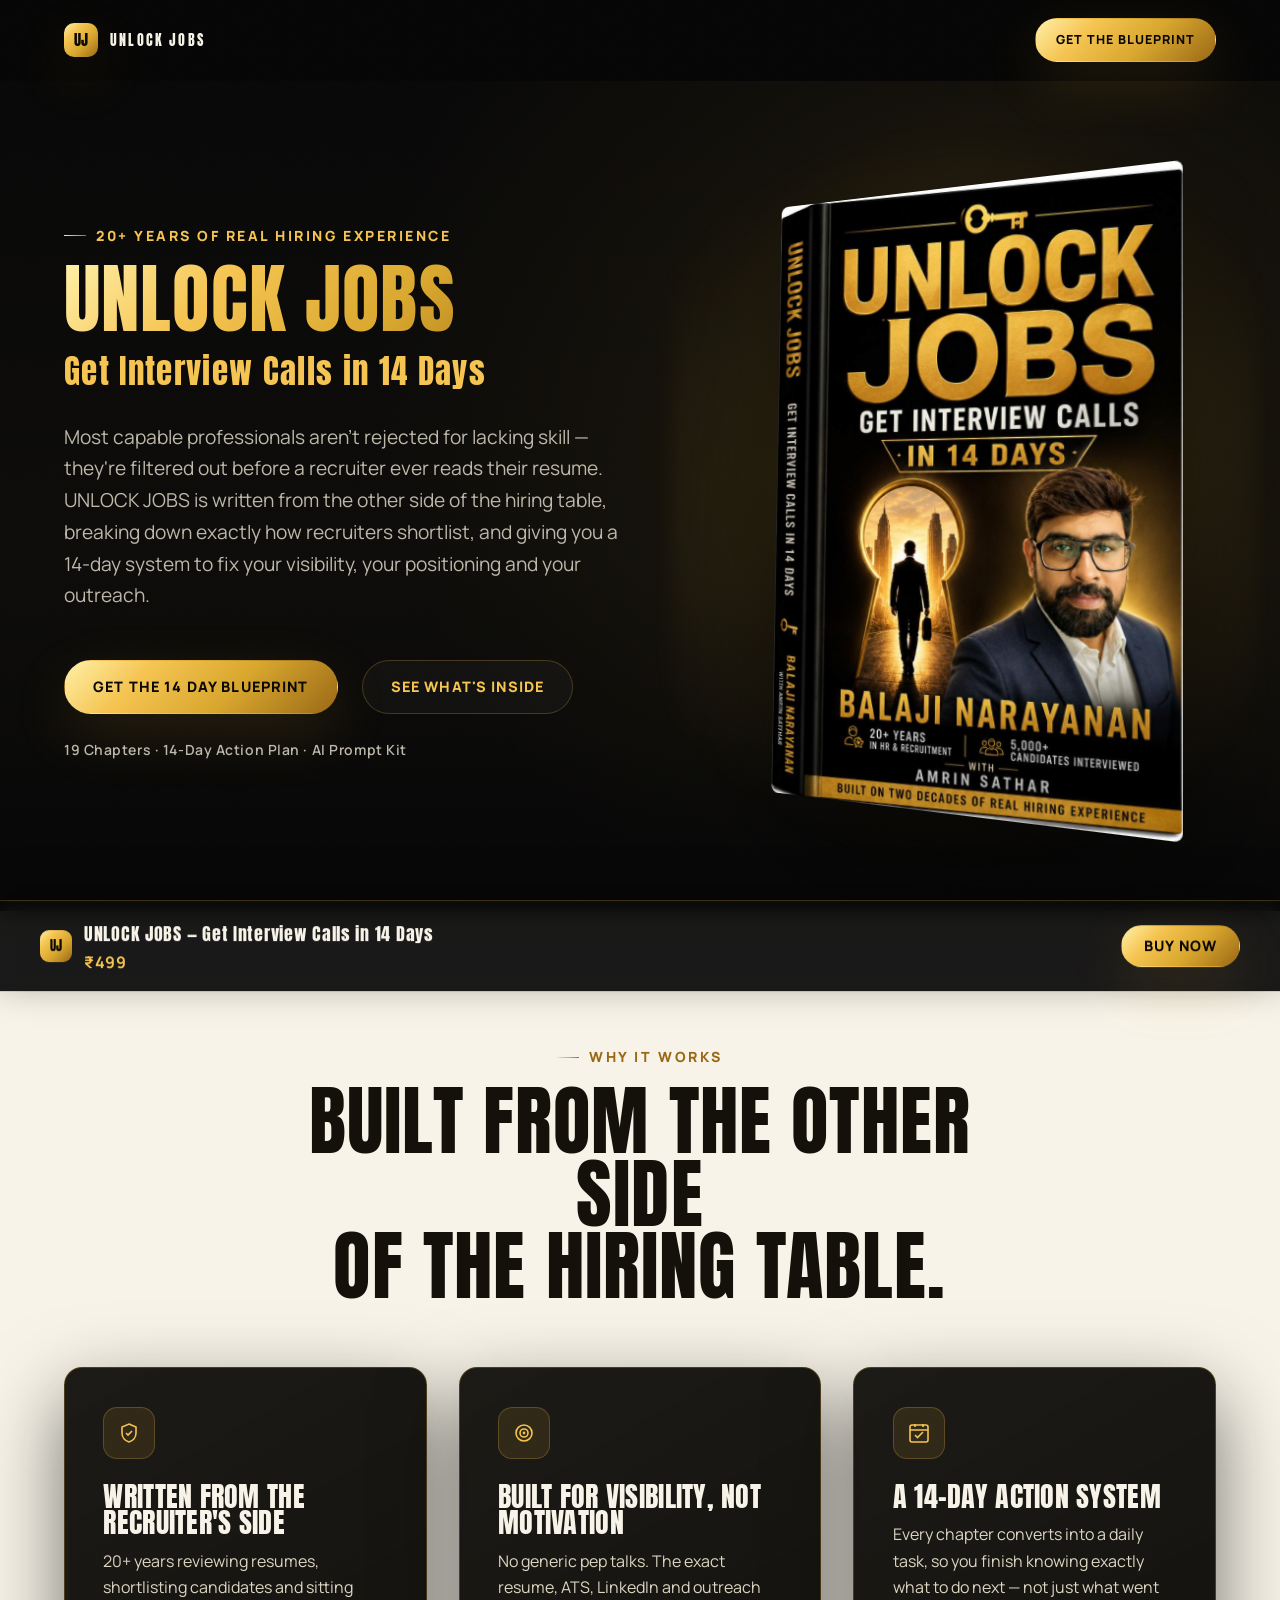
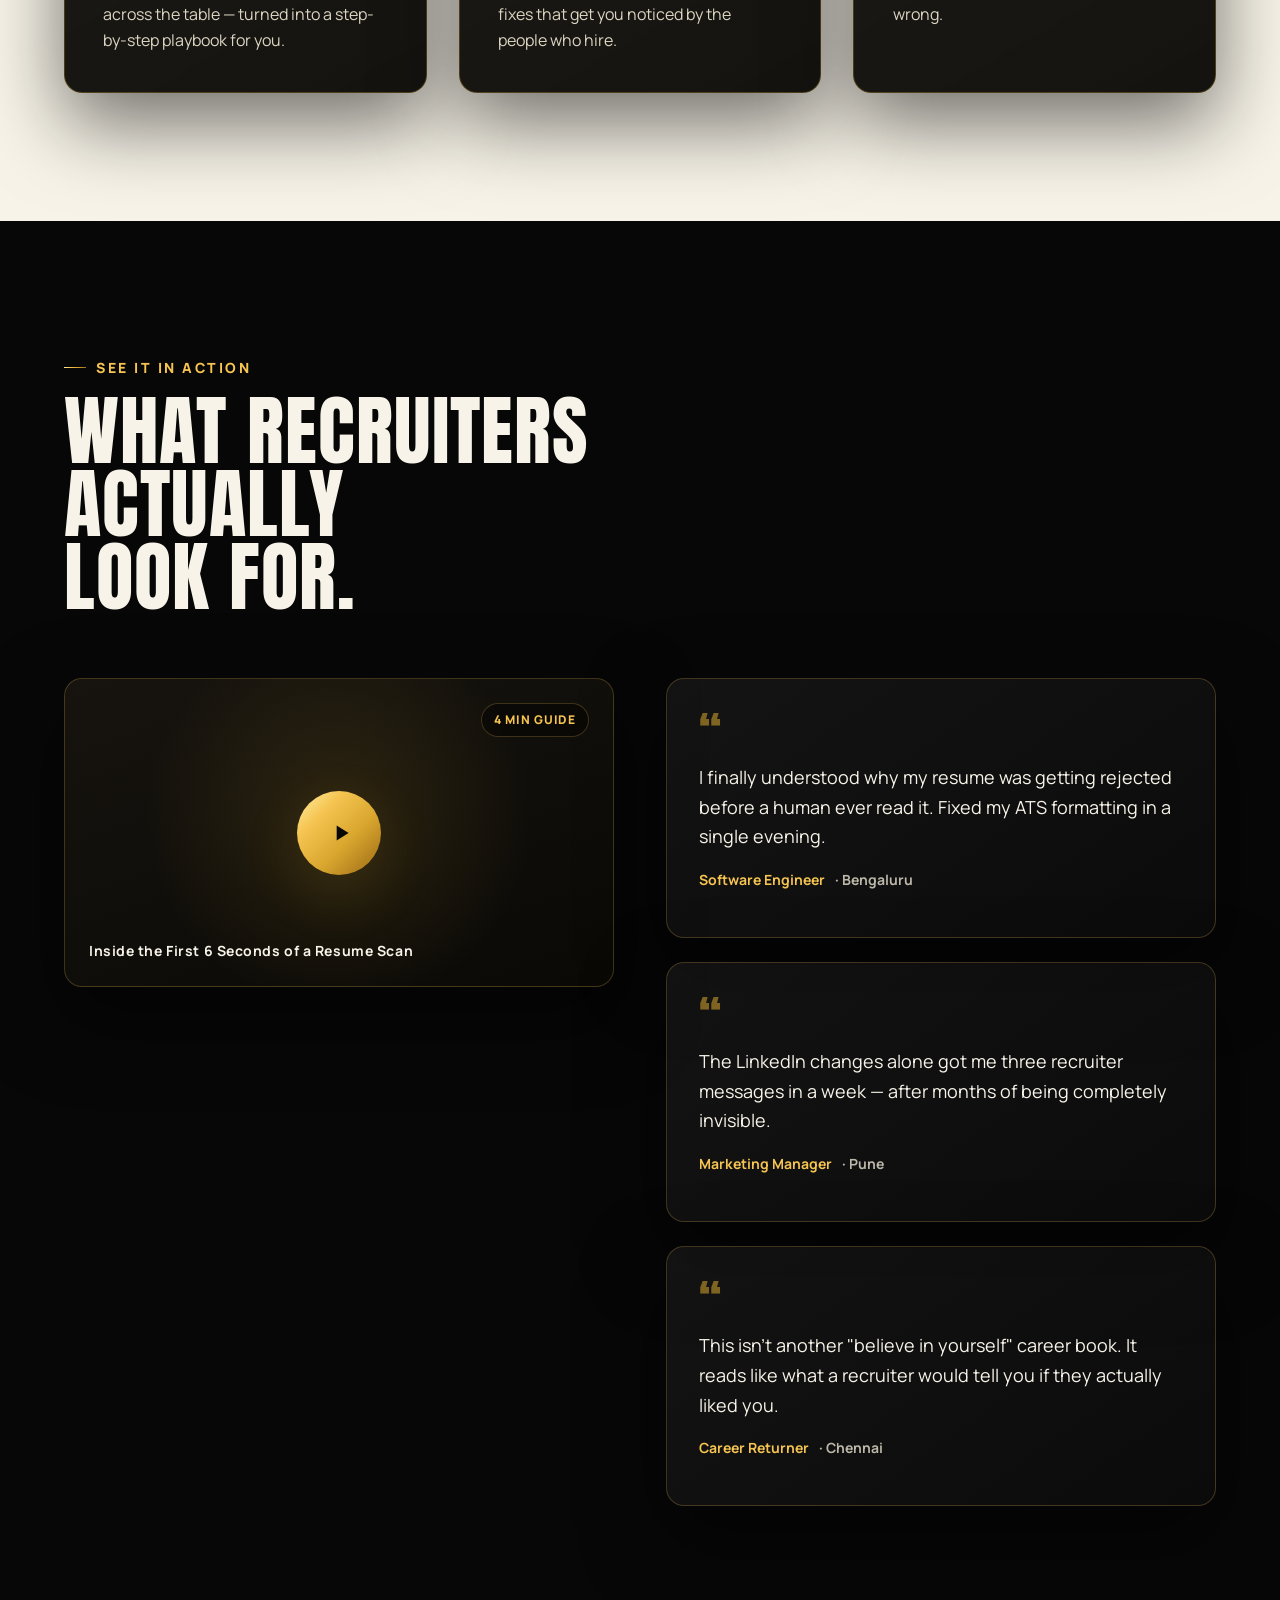
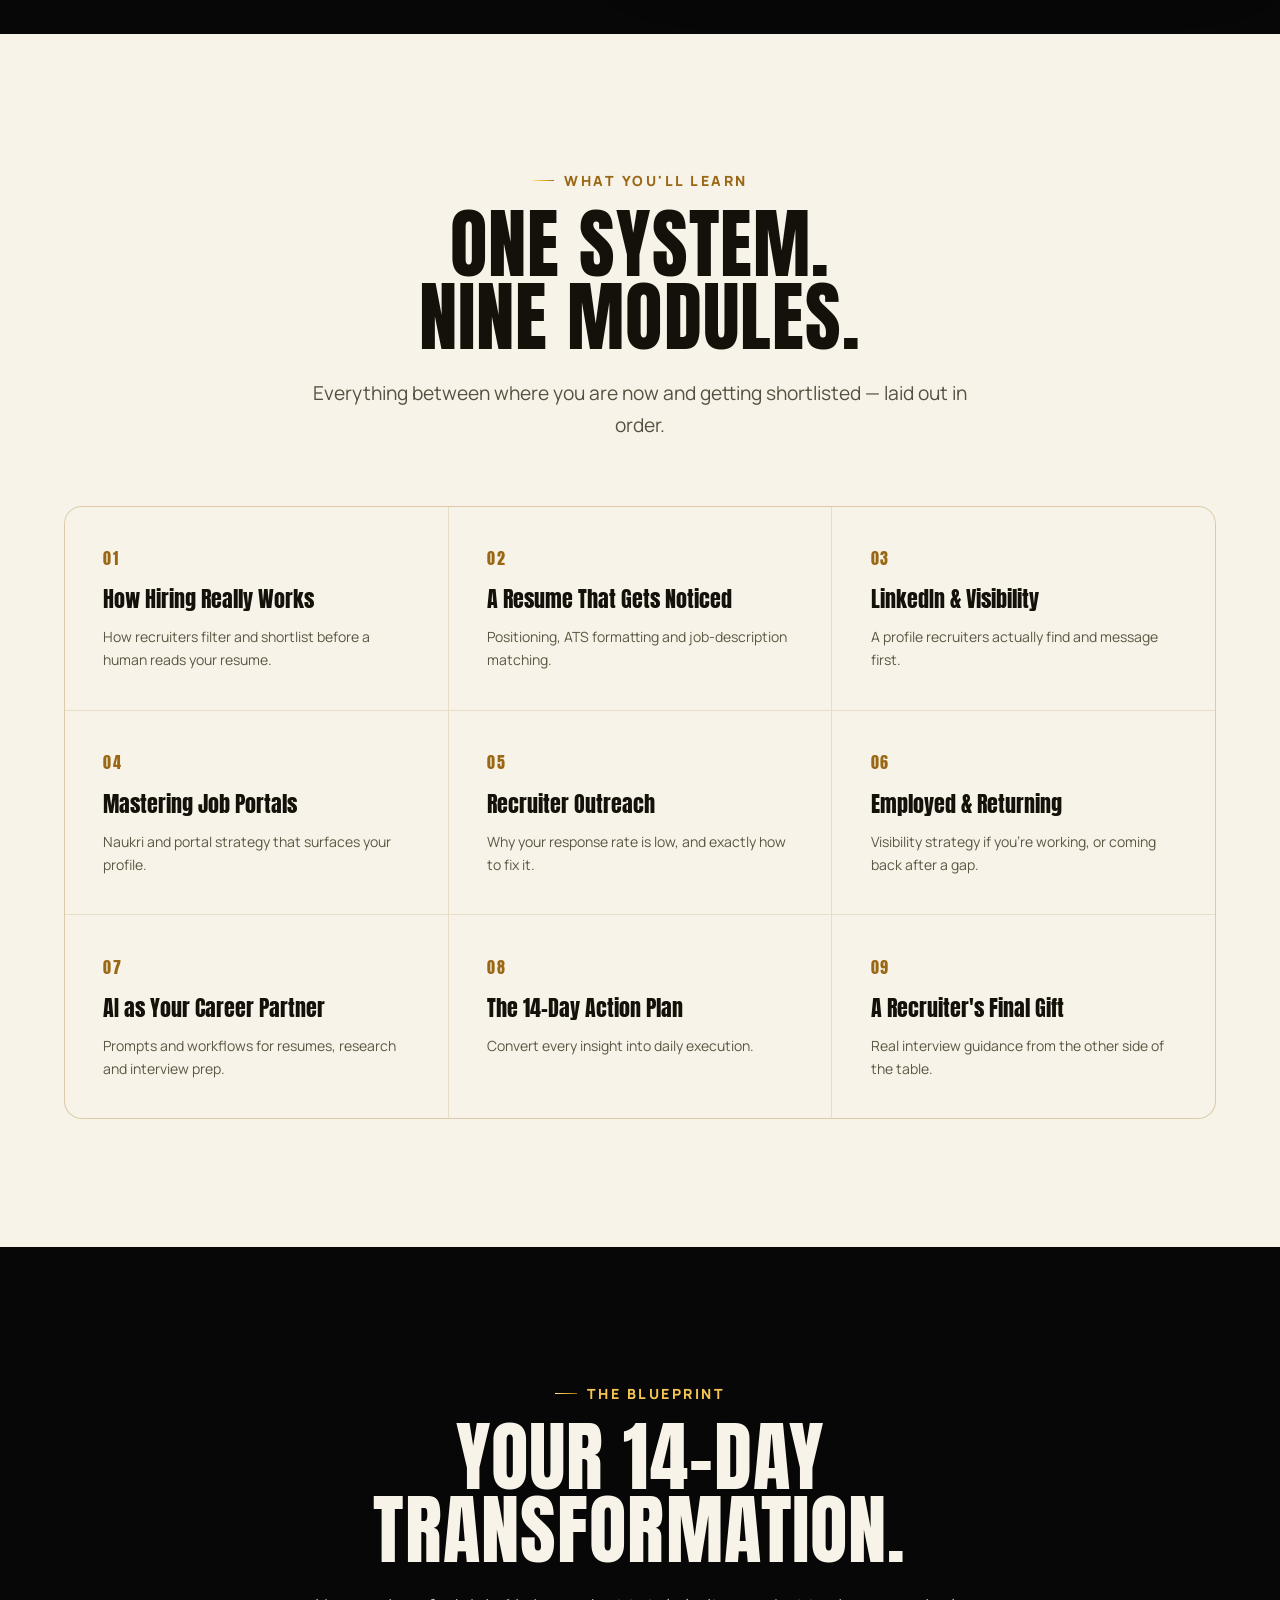
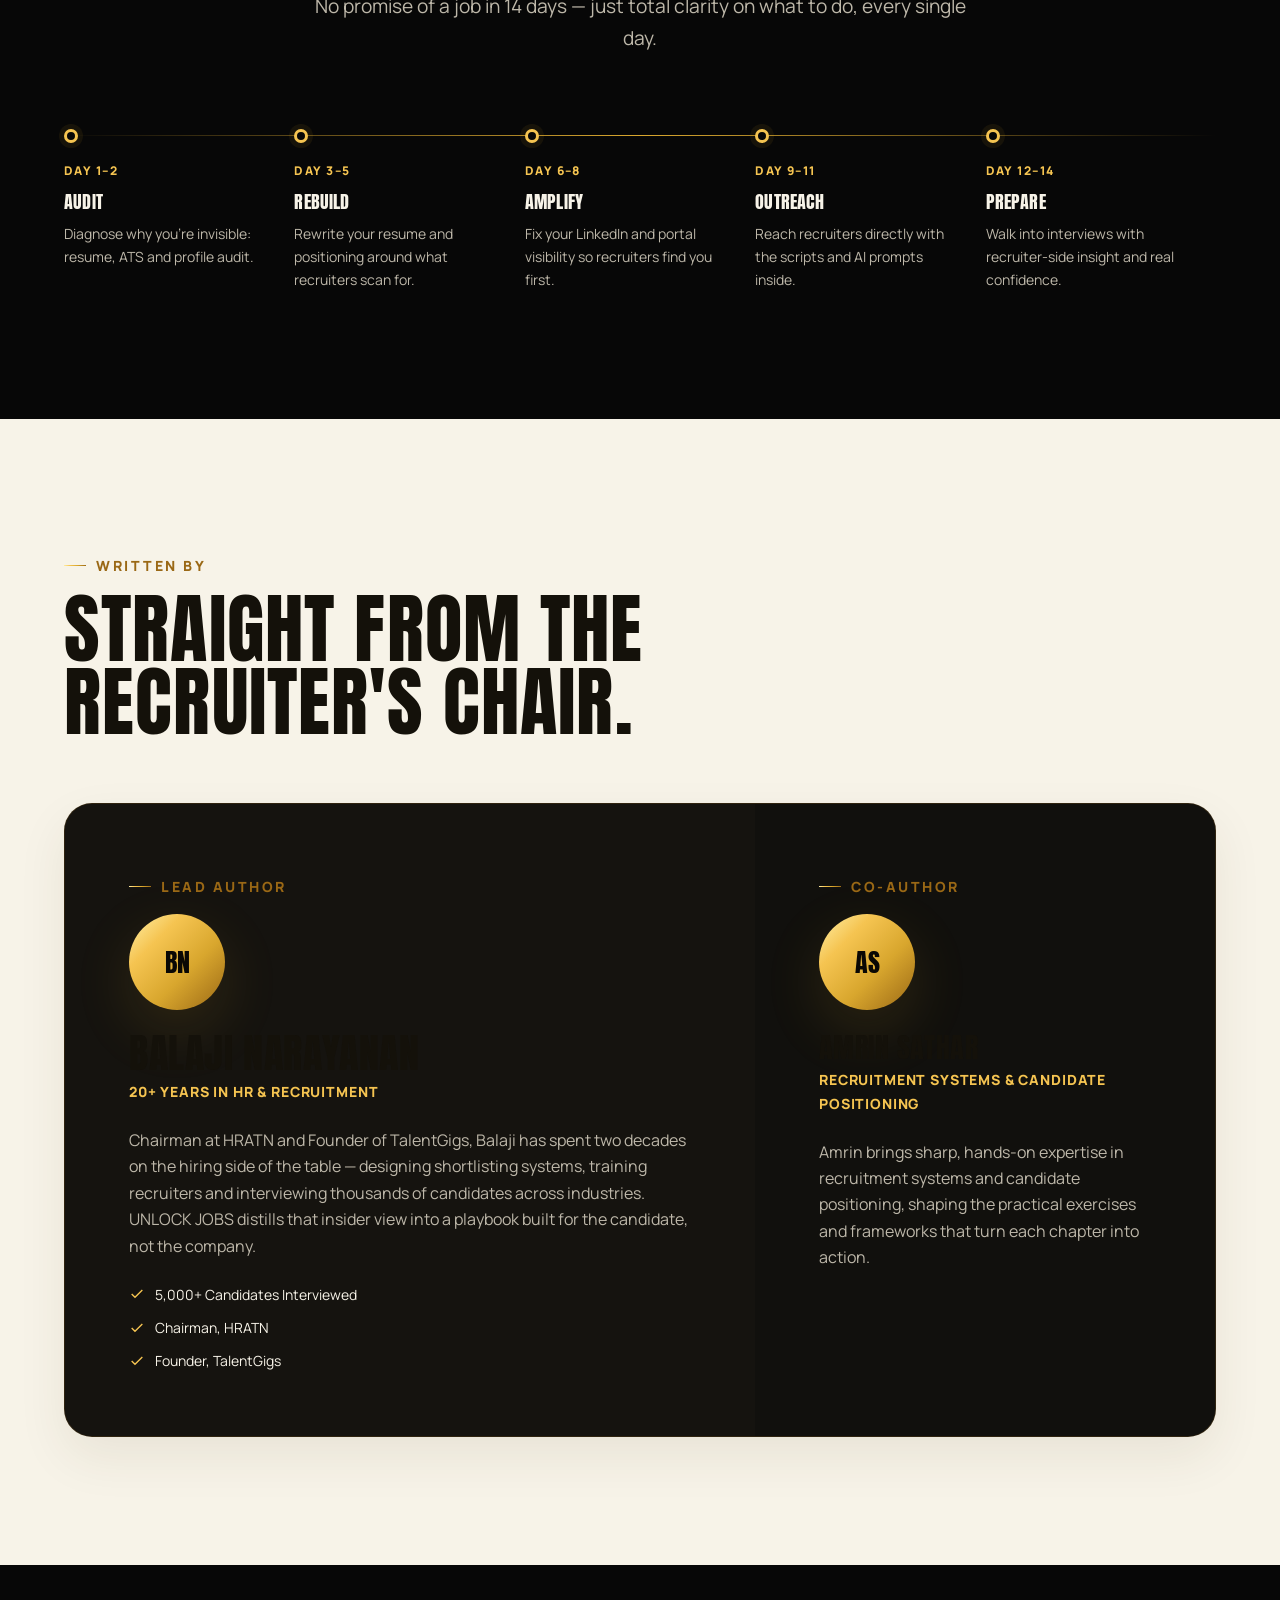
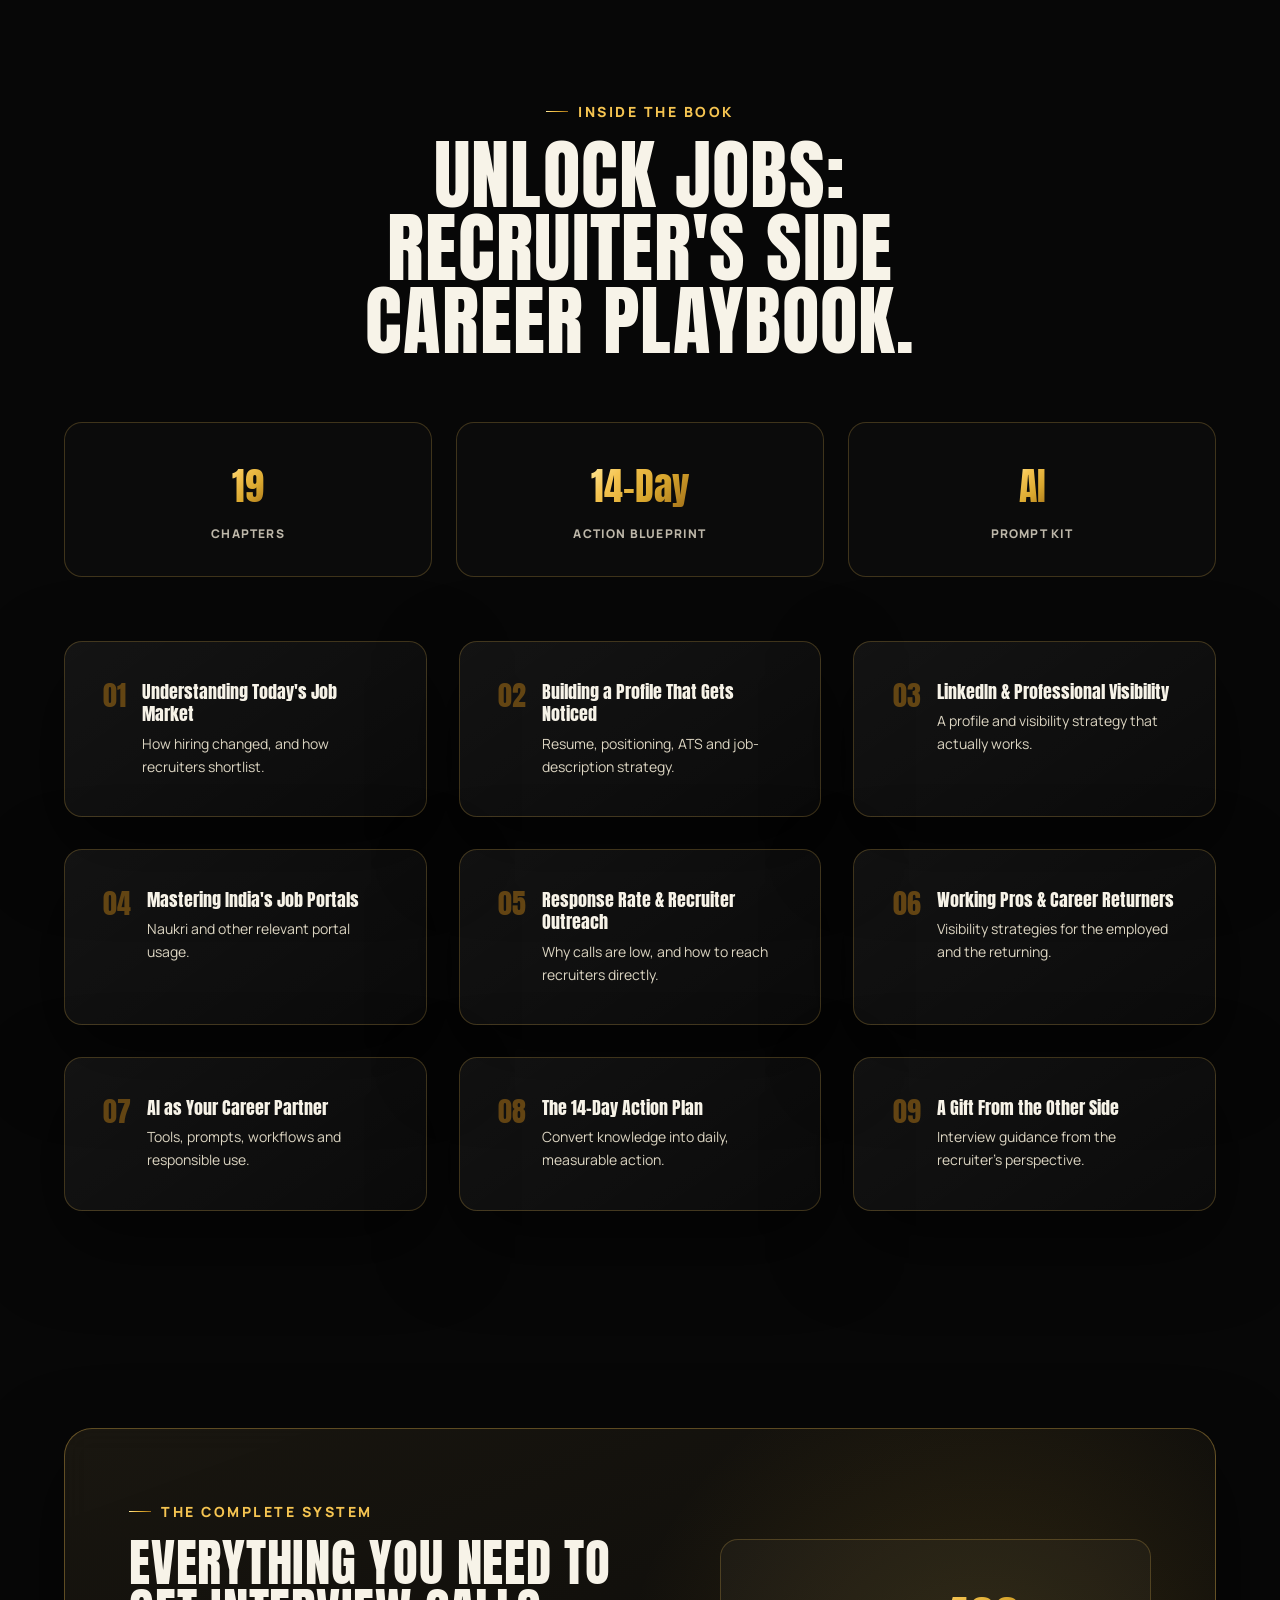
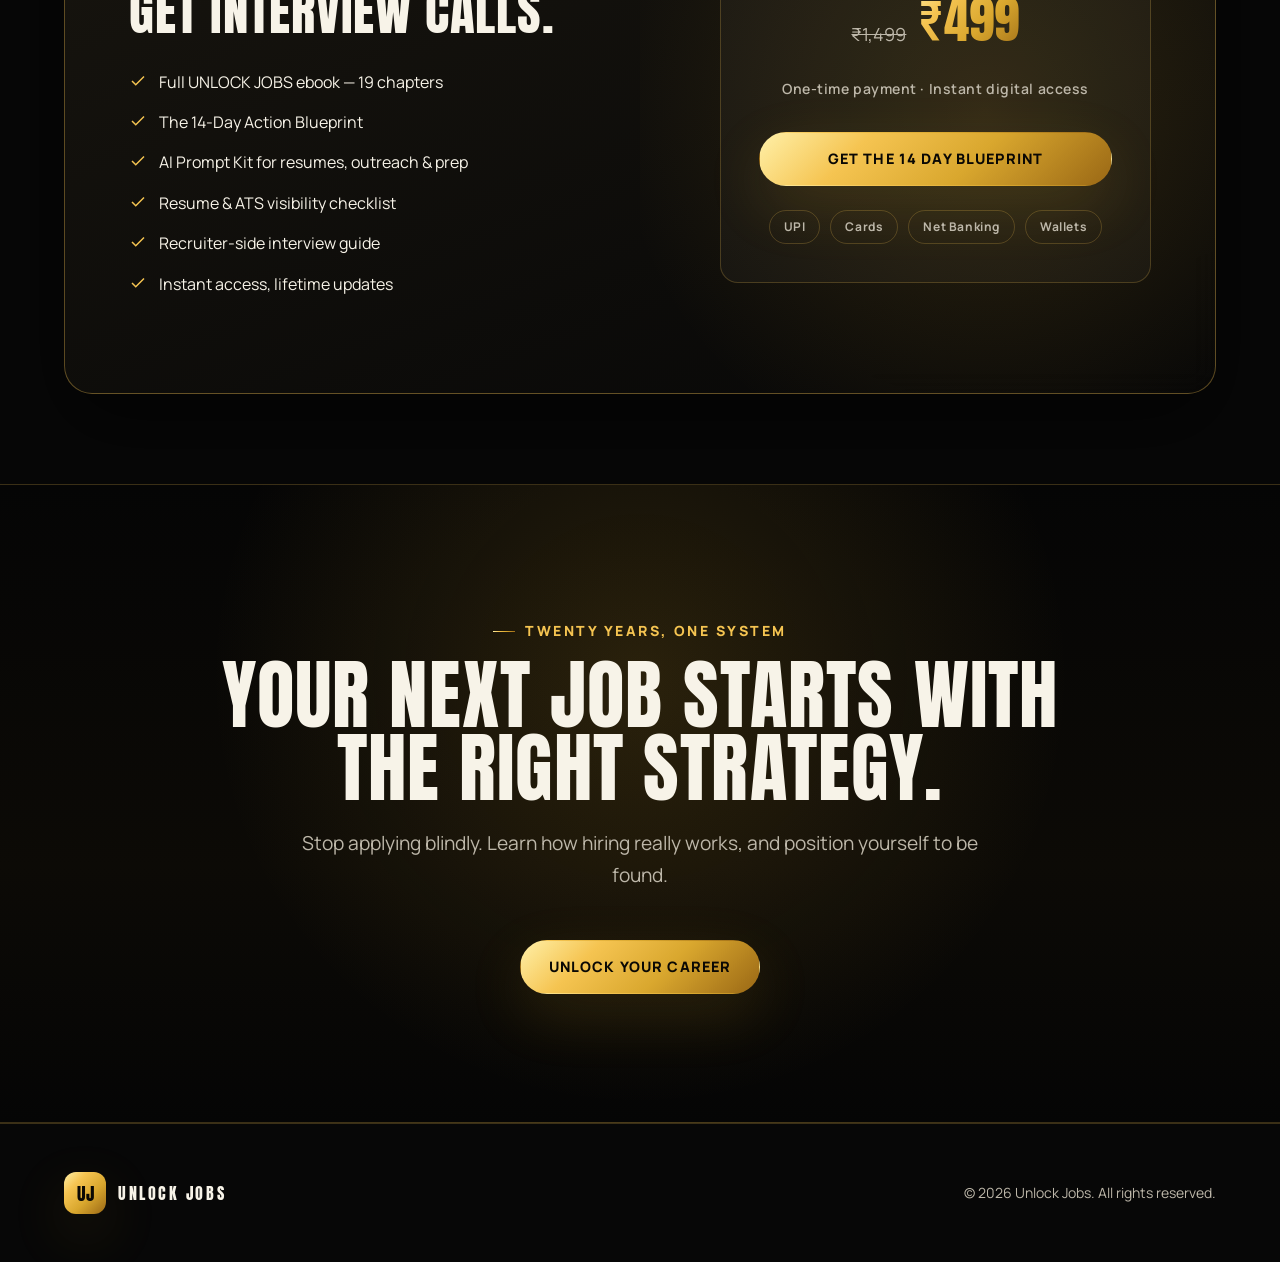
==== index-new.html @ 4266dee5 "New update" ====
<!doctype html>
<html lang="en">
<head>
  <meta charset="UTF-8" />
  <meta name="viewport" content="width=device-width, initial-scale=1.0" />
  <title>Unlock Jobs — Get Interview Calls in 14 Days</title>
  <meta
    name="description"
    content="UNLOCK JOBS is a recruiter-side career playbook that shows you exactly why you're being filtered out — and the 14-day system to fix your resume, LinkedIn, outreach and interview readiness."
  />
  <link rel="preconnect" href="https://fonts.googleapis.com" />
  <link rel="preconnect" href="https://fonts.gstatic.com" crossorigin />
  <link rel="stylesheet" href="unlock-jobs-style.css" />
</head>
<body id="top">

  <header class="site-header">
    <div class="container site-header__inner">
      <a class="brand" href="#top">
        <span class="brand__mark">UJ</span>
        <span class="brand__name">UNLOCK JOBS</span>
      </a>
      <a href="#offer" class="btn btn--primary btn--sm">Get the Blueprint</a>
    </div>
  </header>

  <!-- ============ 1. HERO ============ -->
  <section class="hero">
    <div class="container">
      <div class="hero__grid">
        <div class="hero__content">
          <p class="eyebrow">20+ Years of Real Hiring Experience</p>

          <h1 class="hero__headline gradient-text reveal">UNLOCK JOBS</h1>
          <p class="hero__subheadline text-gold reveal">Get Interview Calls in 14 Days</p>

          <p class="lead hero__lead reveal">
            Most capable professionals aren't rejected for lacking skill — they're filtered out before a
            recruiter ever reads their resume. UNLOCK JOBS is written from the other side of the hiring
            table, breaking down exactly how recruiters shortlist, and giving you a 14-day system to fix
            your visibility, your positioning and your outreach.
          </p>

          <div class="cta-group reveal">
            <a href="#offer" class="btn btn--primary">Get the 14 Day Blueprint</a>
            <a href="#book" class="btn btn--secondary">See What's Inside</a>
          </div>
          <p class="cta-note reveal" style="margin-top: var(--space-4);">19 Chapters · 14-Day Action Plan · AI Prompt Kit</p>
        </div>

        <div class="hero__book reveal">
          <div class="book-photo-wrap">
            <img class="book-photo" src="book-cover.jpg" alt="Unlock Jobs — Get Interview Calls in 14 Days, by Balaji Narayanan with Amrin Sathar" />
          </div>
        </div>
      </div>
    </div>
  </section>

  <!-- ============ 2. BENEFIT / AUTHORITY ============ -->
  <section class="section section--light" id="benefits">
    <div class="container">
      <div class="section-head center reveal">
        <p class="eyebrow" style="justify-content:center;">Why It Works</p>
        <h2>Built From the Other Side<br>of the Hiring Table.</h2>
      </div>

      <div class="grid-3">
        <div class="card card--dark benefit-card reveal">
          <span class="benefit-card__icon">
            <svg viewBox="0 0 24 24" fill="none" stroke="currentColor" stroke-width="1.6"><path d="M12 3l7 3v6c0 4.5-3 8-7 9-4-1-7-4.5-7-9V6l7-3z"/><path d="M9 12l2 2 4-4"/></svg>
          </span>
          <h3>Written From the Recruiter's Side</h3>
          <p>20+ years reviewing resumes, shortlisting candidates and sitting across the table — turned into a step-by-step playbook for you.</p>
        </div>

        <div class="card card--dark benefit-card reveal">
          <span class="benefit-card__icon">
            <svg viewBox="0 0 24 24" fill="none" stroke="currentColor" stroke-width="1.6"><circle cx="12" cy="12" r="8"/><circle cx="12" cy="12" r="4"/><circle cx="12" cy="12" r=".6" fill="currentColor"/></svg>
          </span>
          <h3>Built for Visibility, Not Motivation</h3>
          <p>No generic pep talks. The exact resume, ATS, LinkedIn and outreach fixes that get you noticed by the people who hire.</p>
        </div>

        <div class="card card--dark benefit-card reveal">
          <span class="benefit-card__icon">
            <svg viewBox="0 0 24 24" fill="none" stroke="currentColor" stroke-width="1.6"><rect x="3" y="4" width="18" height="17" rx="2"/><path d="M3 9h18M8 3v3M16 3v3"/><path d="M8 14l2.5 2.5L16 11"/></svg>
          </span>
          <h3>A 14-Day Action System</h3>
          <p>Every chapter converts into a daily task, so you finish knowing exactly what to do next — not just what went wrong.</p>
        </div>
      </div>
    </div>
  </section>

  <!-- ============ 3. VIDEO + REVIEWS ============ -->
  <section class="section" id="proof">
    <div class="container">
      <div class="section-head reveal">
        <p class="eyebrow">See It in Action</p>
        <h2>What Recruiters Actually<br>Look For.</h2>
      </div>

      <div class="grid-2 proof-grid">
        <div class="video-frame reveal">
          <span class="video-frame__badge">4 MIN GUIDE</span>
          <span class="video-frame__play" aria-label="Play video">
            <svg viewBox="0 0 24 24" fill="#0A0804"><path d="M8 5v14l11-7z"/></svg>
          </span>
          <span class="video-frame__caption">Inside the First 6 Seconds of a Resume Scan</span>
        </div>

        <div class="testimonial-list reveal">
          <div class="card testimonial">
            <span class="testimonial__mark">&ldquo;</span>
            <p class="testimonial__quote">I finally understood why my resume was getting rejected before a human ever read it. Fixed my ATS formatting in a single evening.</p>
            <p class="testimonial__author"><span>Software Engineer</span> · Bengaluru</p>
          </div>
          <div class="card testimonial">
            <span class="testimonial__mark">&ldquo;</span>
            <p class="testimonial__quote">The LinkedIn changes alone got me three recruiter messages in a week — after months of being completely invisible.</p>
            <p class="testimonial__author"><span>Marketing Manager</span> · Pune</p>
          </div>
          <div class="card testimonial">
            <span class="testimonial__mark">&ldquo;</span>
            <p class="testimonial__quote">This isn't another "believe in yourself" career book. It reads like what a recruiter would tell you if they actually liked you.</p>
            <p class="testimonial__author"><span>Career Returner</span> · Chennai</p>
          </div>
        </div>
      </div>
    </div>
  </section>

  <!-- ============ 4. STRUCTURAL VALUE ============ -->
  <section class="section section--light" id="learn">
    <div class="container">
      <div class="section-head center reveal">
        <p class="eyebrow" style="justify-content:center;">What You'll Learn</p>
        <h2>One System.<br>Nine Modules.</h2>
        <p class="lead mx-auto center" style="margin-top: var(--space-4);">Everything between where you are now and getting shortlisted — laid out in order.</p>
      </div>

      <div class="value-grid reveal">
        <div class="value-item">
          <span class="value-item__index">01</span>
          <h3>How Hiring Really Works</h3>
          <p>How recruiters filter and shortlist before a human reads your resume.</p>
        </div>
        <div class="value-item">
          <span class="value-item__index">02</span>
          <h3>A Resume That Gets Noticed</h3>
          <p>Positioning, ATS formatting and job-description matching.</p>
        </div>
        <div class="value-item">
          <span class="value-item__index">03</span>
          <h3>LinkedIn &amp; Visibility</h3>
          <p>A profile recruiters actually find and message first.</p>
        </div>
        <div class="value-item">
          <span class="value-item__index">04</span>
          <h3>Mastering Job Portals</h3>
          <p>Naukri and portal strategy that surfaces your profile.</p>
        </div>
        <div class="value-item">
          <span class="value-item__index">05</span>
          <h3>Recruiter Outreach</h3>
          <p>Why your response rate is low, and exactly how to fix it.</p>
        </div>
        <div class="value-item">
          <span class="value-item__index">06</span>
          <h3>Employed &amp; Returning</h3>
          <p>Visibility strategy if you're working, or coming back after a gap.</p>
        </div>
        <div class="value-item">
          <span class="value-item__index">07</span>
          <h3>AI as Your Career Partner</h3>
          <p>Prompts and workflows for resumes, research and interview prep.</p>
        </div>
        <div class="value-item">
          <span class="value-item__index">08</span>
          <h3>The 14-Day Action Plan</h3>
          <p>Convert every insight into daily execution.</p>
        </div>
        <div class="value-item">
          <span class="value-item__index">09</span>
          <h3>A Recruiter's Final Gift</h3>
          <p>Real interview guidance from the other side of the table.</p>
        </div>
      </div>
    </div>
  </section>

  <!-- ============ 5. 14-DAY BLUEPRINT TIMELINE ============ -->
  <section class="section" id="blueprint">
    <div class="container">
      <div class="section-head center reveal">
        <p class="eyebrow" style="justify-content:center;">The Blueprint</p>
        <h2>Your 14-Day Transformation.</h2>
        <p class="lead mx-auto center" style="margin-top: var(--space-4);">No promise of a job in 14 days — just total clarity on what to do, every single day.</p>
      </div>

      <div class="timeline reveal">
        <div class="timeline__item">
          <span class="timeline__dot"></span>
          <span class="timeline__day">Day 1–2</span>
          <h3 class="timeline__title">Audit</h3>
          <p class="timeline__desc">Diagnose why you're invisible: resume, ATS and profile audit.</p>
        </div>
        <div class="timeline__item">
          <span class="timeline__dot"></span>
          <span class="timeline__day">Day 3–5</span>
          <h3 class="timeline__title">Rebuild</h3>
          <p class="timeline__desc">Rewrite your resume and positioning around what recruiters scan for.</p>
        </div>
        <div class="timeline__item">
          <span class="timeline__dot"></span>
          <span class="timeline__day">Day 6–8</span>
          <h3 class="timeline__title">Amplify</h3>
          <p class="timeline__desc">Fix your LinkedIn and portal visibility so recruiters find you first.</p>
        </div>
        <div class="timeline__item">
          <span class="timeline__dot"></span>
          <span class="timeline__day">Day 9–11</span>
          <h3 class="timeline__title">Outreach</h3>
          <p class="timeline__desc">Reach recruiters directly with the scripts and AI prompts inside.</p>
        </div>
        <div class="timeline__item">
          <span class="timeline__dot"></span>
          <span class="timeline__day">Day 12–14</span>
          <h3 class="timeline__title">Prepare</h3>
          <p class="timeline__desc">Walk into interviews with recruiter-side insight and real confidence.</p>
        </div>
      </div>
    </div>
  </section>

  <!-- ============ 6. AUTHOR / EXPERT ============ -->
  <section class="section section--light" id="authors">
    <div class="container">
      <div class="section-head reveal">
        <p class="eyebrow">Written By</p>
        <h2>Straight From the<br>Recruiter's Chair.</h2>
      </div>

      <div class="author author--split reveal">
        <div class="author__block">
          <p class="eyebrow">Lead Author</p>
          <div class="author__portrait">BN</div>
          <h3 class="author__name">Balaji Narayanan</h3>
          <p class="author__title">20+ Years in HR &amp; Recruitment</p>
          <p class="author__bio">
            Chairman at HRATN and Founder of TalentGigs, Balaji has spent two decades on the hiring
            side of the table — designing shortlisting systems, training recruiters and interviewing
            thousands of candidates across industries. UNLOCK JOBS distills that insider view into a
            playbook built for the candidate, not the company.
          </p>
          <ul class="author__stats">
            <li><svg viewBox="0 0 24 24" fill="none" stroke="currentColor" stroke-width="2"><path d="M20 6L9 17l-5-5"/></svg> 5,000+ Candidates Interviewed</li>
            <li><svg viewBox="0 0 24 24" fill="none" stroke="currentColor" stroke-width="2"><path d="M20 6L9 17l-5-5"/></svg> Chairman, HRATN</li>
            <li><svg viewBox="0 0 24 24" fill="none" stroke="currentColor" stroke-width="2"><path d="M20 6L9 17l-5-5"/></svg> Founder, TalentGigs</li>
          </ul>
        </div>
        <div class="author__block author__block--secondary">
          <p class="eyebrow">Co-Author</p>
          <div class="author__portrait">AS</div>
          <h3 class="author__name" style="font-size: var(--text-2xl);">Amrin Sathar</h3>
          <p class="author__title">Recruitment Systems &amp; Candidate Positioning</p>
          <p class="author__bio">
            Amrin brings sharp, hands-on expertise in recruitment systems and candidate positioning,
            shaping the practical exercises and frameworks that turn each chapter into action.
          </p>
        </div>
      </div>
    </div>
  </section>

  <!-- ============ 7. BOOK CONTENT ============ -->
  <section class="section" id="book">
    <div class="container">
      <div class="section-head center reveal">
        <p class="eyebrow" style="justify-content:center;">Inside the Book</p>
        <h2>Unlock Jobs: Recruiter's Side<br>Career Playbook.</h2>
      </div>

      <div class="stat-row reveal">
        <div class="stat">
          <span class="stat__number">19</span>
          <span class="stat__label">Chapters</span>
        </div>
        <div class="stat">
          <span class="stat__number">14-Day</span>
          <span class="stat__label">Action Blueprint</span>
        </div>
        <div class="stat">
          <span class="stat__number">AI</span>
          <span class="stat__label">Prompt Kit</span>
        </div>
      </div>

      <div class="grid-3 reveal">
        <div class="card module-card">
          <span class="module-card__index">01</span>
          <div>
            <h3>Understanding Today's Job Market</h3>
            <p>How hiring changed, and how recruiters shortlist.</p>
          </div>
        </div>
        <div class="card module-card">
          <span class="module-card__index">02</span>
          <div>
            <h3>Building a Profile That Gets Noticed</h3>
            <p>Resume, positioning, ATS and job-description strategy.</p>
          </div>
        </div>
        <div class="card module-card">
          <span class="module-card__index">03</span>
          <div>
            <h3>LinkedIn &amp; Professional Visibility</h3>
            <p>A profile and visibility strategy that actually works.</p>
          </div>
        </div>
        <div class="card module-card">
          <span class="module-card__index">04</span>
          <div>
            <h3>Mastering India's Job Portals</h3>
            <p>Naukri and other relevant portal usage.</p>
          </div>
        </div>
        <div class="card module-card">
          <span class="module-card__index">05</span>
          <div>
            <h3>Response Rate &amp; Recruiter Outreach</h3>
            <p>Why calls are low, and how to reach recruiters directly.</p>
          </div>
        </div>
        <div class="card module-card">
          <span class="module-card__index">06</span>
          <div>
            <h3>Working Pros &amp; Career Returners</h3>
            <p>Visibility strategies for the employed and the returning.</p>
          </div>
        </div>
        <div class="card module-card">
          <span class="module-card__index">07</span>
          <div>
            <h3>AI as Your Career Partner</h3>
            <p>Tools, prompts, workflows and responsible use.</p>
          </div>
        </div>
        <div class="card module-card">
          <span class="module-card__index">08</span>
          <div>
            <h3>The 14-Day Action Plan</h3>
            <p>Convert knowledge into daily, measurable action.</p>
          </div>
        </div>
        <div class="card module-card">
          <span class="module-card__index">09</span>
          <div>
            <h3>A Gift From the Other Side</h3>
            <p>Interview guidance from the recruiter's perspective.</p>
          </div>
        </div>
      </div>
    </div>
  </section>

  <!-- ============ 8. OFFER / PAYMENT ============ -->
  <section class="section section--tight" id="offer">
    <div class="container">
      <div class="offer reveal">
        <div class="offer__grid">
          <div>
            <p class="eyebrow">The Complete System</p>
            <h2 style="font-size: clamp(2.2rem, 4vw, 3.2rem);">Everything You Need to<br>Get Interview Calls.</h2>
            <ul class="offer__list">
              <li>
                <svg viewBox="0 0 24 24" fill="none" stroke="currentColor" stroke-width="2"><path d="M20 6L9 17l-5-5"/></svg>
                Full UNLOCK JOBS ebook — 19 chapters
              </li>
              <li>
                <svg viewBox="0 0 24 24" fill="none" stroke="currentColor" stroke-width="2"><path d="M20 6L9 17l-5-5"/></svg>
                The 14-Day Action Blueprint
              </li>
              <li>
                <svg viewBox="0 0 24 24" fill="none" stroke="currentColor" stroke-width="2"><path d="M20 6L9 17l-5-5"/></svg>
                AI Prompt Kit for resumes, outreach &amp; prep
              </li>
              <li>
                <svg viewBox="0 0 24 24" fill="none" stroke="currentColor" stroke-width="2"><path d="M20 6L9 17l-5-5"/></svg>
                Resume &amp; ATS visibility checklist
              </li>
              <li>
                <svg viewBox="0 0 24 24" fill="none" stroke="currentColor" stroke-width="2"><path d="M20 6L9 17l-5-5"/></svg>
                Recruiter-side interview guide
              </li>
              <li>
                <svg viewBox="0 0 24 24" fill="none" stroke="currentColor" stroke-width="2"><path d="M20 6L9 17l-5-5"/></svg>
                Instant access, lifetime updates
              </li>
            </ul>
          </div>

          <div class="offer__panel">
            <div class="offer__price-row">
              <span class="offer__price-old">₹1,499</span>
              <span class="offer__price">₹499</span>
            </div>
            <p class="cta-note">One-time payment · Instant digital access</p>
            <a href="#" class="btn btn--primary btn--block">Get the 14 Day Blueprint</a>
            <div class="payment-methods">
              <span>UPI</span>
              <span>Cards</span>
              <span>Net Banking</span>
              <span>Wallets</span>
            </div>
          </div>
        </div>
      </div>
    </div>
  </section>

  <!-- ============ 9. FINAL CTA ============ -->
  <section class="section final-cta">
    <div class="container">
      <p class="eyebrow" style="justify-content:center;">Twenty Years, One System</p>
      <h2 class="reveal">Your Next Job Starts With<br>the Right Strategy.</h2>
      <p class="lead center reveal">Stop applying blindly. Learn how hiring really works, and position yourself to be found.</p>
      <div class="cta-group reveal">
        <a href="#offer" class="btn btn--primary">Unlock Your Career</a>
      </div>
    </div>
  </section>

  <footer class="site-footer">
    <div class="container site-footer__inner">
      <a class="brand" style="margin:0;" href="#top">
        <span class="brand__mark">UJ</span>
        <span class="brand__name">UNLOCK JOBS</span>
      </a>
      <p>© 2026 Unlock Jobs. All rights reserved.</p>
    </div>
  </footer>

  <div class="sticky-cta" id="stickyCta">
    <div class="sticky-cta__info">
      <span class="sticky-cta__mark">UJ</span>
      <div>
        <p class="sticky-cta__label">UNLOCK JOBS — Get Interview Calls in 14 Days</p>
        <p class="sticky-cta__price">₹499</p>
      </div>
    </div>
    <a href="#offer" class="btn btn--primary">Buy Now</a>
  </div>

  <script src="unlock-jobs-script.js"></script>
</body>
</html>
---- unlock-jobs-style.css ----
/* Unlock Jobs Landing Page — Base Style Guide
   Font pairing: Anton (display) + Manrope (body)
   Google Fonts:
   https://fonts.google.com/specimen/Anton
   https://fonts.google.com/specimen/Manrope
*/

@import url('https://fonts.googleapis.com/css2?family=Anton&family=Manrope:wght@400;500;600;700;800&display=swap');

:root {
  /* Brand */
  --color-bg: #070707;
  --color-bg-soft: #11100d;
  --color-surface: #15130f;
  --color-surface-light: #211d14;

  --color-gold: #D9A72E;
  --color-gold-light: #F5C451;
  --color-gold-dark: #9A6815;
  --color-gold-pale: #FFF1C7;

  --color-text: #F7F3E8;
  --color-text-muted: #BDB7A9;
  --color-text-soft: #DCD5C2;
  --color-border: rgba(245, 196, 81, 0.22);

  /* Gradients */
  --gradient-gold: linear-gradient(135deg, #FFF0A8 0%, #F5C451 28%, #D9A72E 60%, #9A6815 100%);
  --gradient-gold-dark: linear-gradient(135deg, #241A08 0%, #0B0A08 55%, #070707 100%);
  --gradient-hero: radial-gradient(circle at 78% 35%, rgba(217,167,46,.18) 0%, rgba(217,167,46,.05) 25%, transparent 55%),
                   linear-gradient(180deg, #080808 0%, #0D0C0A 58%, #070707 100%);

  /* Typography */
  --font-display: 'Anton', sans-serif;
  --font-body: 'Manrope', sans-serif;

  --text-xs: 0.75rem;
  --text-sm: 0.875rem;
  --text-base: 1rem;
  --text-lg: 1.125rem;
  --text-xl: 1.35rem;
  --text-2xl: 1.75rem;
  --text-3xl: 2.5rem;
  --text-4xl: 3.5rem;
  --text-hero: clamp(2.75rem, 6vw, 5.25rem);

  /* Layout */
  --container: 1180px;
  --gutter: clamp(20px, 5vw, 80px);

  --space-1: 8px;
  --space-2: 12px;
  --space-3: 16px;
  --space-4: 24px;
  --space-5: 32px;
  --space-6: 48px;
  --space-7: 64px;
  --space-8: 80px;
  --space-9: 120px;
  --section-space: clamp(72px, 10vw, 140px);

  /* Shape / shadow */
  --radius-sm: 10px;
  --radius-md: 18px;
  --radius-lg: 28px;
  --shadow-gold: 0 20px 60px rgba(217, 167, 46, .14);
  --shadow-deep: 0 30px 80px rgba(0, 0, 0, .55);
}

*,
*::before,
*::after {
  box-sizing: border-box;
}

html {
  scroll-behavior: smooth;
}

body {
  margin: 0;
  background: var(--color-bg);
  color: var(--color-text);
  font-family: var(--font-body);
  font-size: var(--text-base);
  line-height: 1.65;
  -webkit-font-smoothing: antialiased;
  position: relative;
}

/* Subtle grain/noise texture over the whole page */
body::before {
  content: "";
  position: fixed;
  inset: 0;
  z-index: 9999;
  pointer-events: none;
  opacity: .035;
  mix-blend-mode: overlay;
  background-image: url("data:image/svg+xml,%3Csvg xmlns='http://www.w3.org/2000/svg' width='120' height='120'%3E%3Cfilter id='n'%3E%3CfeTurbulence type='fractalNoise' baseFrequency='0.9' numOctaves='2' stitchTiles='stitch'/%3E%3C/filter%3E%3Crect width='100%25' height='100%25' filter='url(%23n)'/%3E%3C/svg%3E");
}

img {
  display: block;
  max-width: 100%;
  height: auto;
}

a {
  color: inherit;
  text-decoration: none;
}

button,
a {
  -webkit-tap-highlight-color: transparent;
}

a:focus-visible,
button:focus-visible {
  outline: 2px solid var(--color-gold-light);
  outline-offset: 3px;
}

.container {
  width: min(100% - (var(--gutter) * 2), var(--container));
  margin-inline: auto;
}

.section {
  padding-block: var(--section-space);
  position: relative;
  overflow: hidden;
}

.section--tight {
  padding-block: clamp(56px, 7vw, 96px);
}

/* Light section variant */
.section--light {
  background: var(--color-text);
  color: #1c1710;
}

.section--light .eyebrow { color: var(--color-gold-dark); }
.section--light h2,
.section--light h3 { color: #14110a; }
.section--light .lead { color: #55503f; }
.section--light .text-gold { color: var(--color-gold-dark); }

.section--light .card {
  border-color: rgba(154, 104, 21, .2);
  background: linear-gradient(150deg, rgba(255,255,255,.75), rgba(255,241,199,.35));
  box-shadow: 0 20px 50px rgba(70, 50, 10, .08);
}

.section--light .card--dark {
  background: linear-gradient(150deg, rgba(21,19,15,.97), rgba(17,16,13,.99));
  border-color: rgba(217,167,46,.28);
  color: var(--color-text);
  box-shadow: var(--shadow-deep);
}

.section--light .card--dark h2,
.section--light .card--dark h3 { color: var(--color-text); }

.section--light .card--dark .lead,
.section--light .card--dark p { color: var(--color-text-soft); }

/* Typography */
.eyebrow {
  display: inline-flex;
  align-items: center;
  gap: 10px;
  margin: 0 0 var(--space-3);
  color: var(--color-gold-light);
  font-size: var(--text-sm);
  font-weight: 800;
  letter-spacing: .18em;
  text-transform: uppercase;
}

.eyebrow::before {
  content: "";
  width: 22px;
  height: 1px;
  background: var(--gradient-gold);
}

.display,
h1,
h2,
h3 {
  font-family: var(--font-display);
  font-weight: 400;
  line-height: .95;
  letter-spacing: .015em;
  text-transform: uppercase;
}

h1 {
  font-size: var(--text-hero);
  margin: 0;
}

h2 {
  font-size: clamp(3rem, 6vw, 6rem);
  margin: 0;
}

h3 {
  font-size: clamp(2rem, 3vw, 3rem);
  margin: 0;
}

.lead {
  max-width: 680px;
  color: var(--color-text-muted);
  font-size: clamp(1rem, 1.5vw, 1.2rem);
}

.text-gold {
  color: var(--color-gold-light);
}

.gradient-text {
  color: transparent;
  background: var(--gradient-gold);
  background-clip: text;
  -webkit-background-clip: text;
}

.section-head {
  max-width: 760px;
  margin-bottom: var(--space-7);
}

.section-head.center {
  margin-inline: auto;
  text-align: center;
}

/* Buttons */
.btn {
  display: inline-flex;
  align-items: center;
  justify-content: center;
  gap: 10px;
  min-height: 54px;
  padding: 0 28px;
  border: 1px solid transparent;
  border-radius: 999px;
  font-family: var(--font-body);
  font-size: .9rem;
  font-weight: 800;
  letter-spacing: .08em;
  text-transform: uppercase;
  cursor: pointer;
  transition: transform .25s ease, box-shadow .25s ease, background .25s ease;
}

.btn:hover {
  transform: translateY(-2px);
}

.btn--primary {
  color: #0A0804;
  background: var(--gradient-gold);
  box-shadow: var(--shadow-gold);
}

.btn--primary:hover {
  box-shadow: 0 24px 70px rgba(217, 167, 46, .28);
}

.btn--secondary {
  color: var(--color-gold-light);
  border-color: var(--color-border);
  background: rgba(255,255,255,.03);
}

.section--light .btn--secondary {
  color: var(--color-gold-dark);
  border-color: rgba(154,104,21,.35);
  background: rgba(154,104,21,.05);
}

.btn--block {
  width: 100%;
}

.cta-group {
  display: flex;
  align-items: center;
  gap: var(--space-4);
  flex-wrap: wrap;
}

.cta-note {
  color: var(--color-text-muted);
  font-size: var(--text-sm);
  font-weight: 600;
  letter-spacing: .04em;
}

.section--light .cta-note { color: #6b6350; }

/* Brand mark */
.brand {
  display: inline-flex;
  align-items: center;
  gap: 12px;
  margin-bottom: var(--space-7);
}

.brand__mark {
  display: inline-flex;
  align-items: center;
  justify-content: center;
  width: 42px;
  height: 42px;
  border-radius: 12px;
  background: var(--gradient-gold);
  color: #0A0804;
  font-family: var(--font-display);
  font-size: 1.15rem;
  box-shadow: var(--shadow-gold);
}

.brand__name {
  font-family: var(--font-display);
  font-size: 1rem;
  letter-spacing: .16em;
  color: var(--color-text);
}

/* Site header */
.site-header {
  position: relative;
  z-index: 100;
  background: rgba(7, 7, 7, .6);
  border-bottom: 1px solid transparent;
  -webkit-backdrop-filter: blur(14px);
  backdrop-filter: blur(14px);
}

.site-header__inner {
  display: flex;
  align-items: center;
  justify-content: space-between;
  gap: var(--space-4);
  padding-block: 18px;
}

.site-header .brand {
  margin-bottom: 0;
}

.site-header .brand__mark {
  width: 34px;
  height: 34px;
  border-radius: 10px;
  font-size: .95rem;
}

.site-header .brand__name {
  font-size: .85rem;
}

.btn--sm {
  min-height: 44px;
  padding: 0 20px;
  font-size: .78rem;
}

/* Hero */
.hero {
  min-height: 88svh;
  padding-block: clamp(56px, 8vw, 100px);
  display: flex;
  align-items: center;
  position: relative;
  overflow: hidden;
  background: var(--gradient-hero);
}

.hero::after {
  content: "";
  position: absolute;
  inset: auto 0 0;
  height: 180px;
  background: linear-gradient(to bottom, transparent, #070707);
  pointer-events: none;
}

.hero__grid {
  display: grid;
  grid-template-columns: minmax(0, 1.05fr) minmax(320px, .95fr);
  align-items: center;
  gap: clamp(40px, 7vw, 100px);
}

.hero__content {
  position: relative;
  z-index: 2;
}

.hero__headline {
  margin: 0 0 var(--space-3);
}

.hero__subheadline {
  margin: 0 0 var(--space-5);
  font-family: var(--font-display);
  font-size: clamp(1.4rem, 2.6vw, 2.1rem);
  letter-spacing: .04em;
  line-height: 1.15;
}

.hero__lead {
  margin: 0 0 var(--space-6);
}

/* Floating 3D book mockup */
.hero__book {
  position: relative;
  z-index: 2;
  display: flex;
  justify-content: center;
}

/* Floating book mockup — real cover photo */
.book-photo-wrap {
  position: relative;
  perspective: 1600px;
  display: flex;
  justify-content: center;
}

.book-photo-wrap::before {
  content: "";
  position: absolute;
  inset: -20%;
  background: radial-gradient(circle, rgba(245,196,81,.32) 0%, rgba(217,167,46,.1) 40%, transparent 70%);
  filter: blur(10px);
  z-index: 0;
}

.book-photo {
  position: relative;
  z-index: 1;
  width: min(420px, 82vw);
  border-radius: 8px;
  filter: drop-shadow(0 45px 70px rgba(0,0,0,.7));
  transform: perspective(1400px) rotateY(-16deg) rotateX(2deg);
  transition: transform .5s ease;
  animation: bookFloat 6s ease-in-out infinite;
}

.book-photo-wrap:hover .book-photo {
  transform: perspective(1400px) rotateY(-5deg) rotateX(0deg) translateY(-10px);
}

@keyframes bookFloat {
  0%, 100% { transform: perspective(1400px) rotateY(-16deg) rotateX(2deg) translateY(0); }
  50% { transform: perspective(1400px) rotateY(-16deg) rotateX(2deg) translateY(-14px); }
}

/* Premium cards */
.card {
  padding: clamp(24px, 3vw, 40px);
  border: 1px solid var(--color-border);
  border-radius: var(--radius-md);
  background: linear-gradient(145deg, rgba(255,255,255,.055), rgba(255,255,255,.018));
  box-shadow: var(--shadow-deep);
  transition: transform .35s ease, box-shadow .35s ease, border-color .35s ease;
}

.card--gold {
  background: linear-gradient(145deg, rgba(217,167,46,.14), rgba(255,255,255,.02));
}

/* Grids */
.grid-2 {
  display: grid;
  grid-template-columns: repeat(2, minmax(0, 1fr));
  gap: clamp(24px, 4vw, 56px);
}

.grid-3 {
  display: grid;
  grid-template-columns: repeat(3, minmax(0, 1fr));
  gap: clamp(18px, 3vw, 32px);
}

/* Benefit cards */
.benefit-card {
  text-align: left;
}

.benefit-card:hover {
  transform: translateY(-6px);
  border-color: rgba(245,196,81,.5);
  box-shadow: 0 30px 70px rgba(217,167,46,.12);
}

.benefit-card__icon {
  display: inline-flex;
  align-items: center;
  justify-content: center;
  width: 52px;
  height: 52px;
  margin-bottom: var(--space-4);
  border-radius: 14px;
  background: rgba(217,167,46,.12);
  border: 1px solid var(--color-border);
  color: var(--color-gold-light);
}

.benefit-card__icon svg { width: 24px; height: 24px; }

.benefit-card h3 {
  font-size: var(--text-2xl);
  margin-bottom: var(--space-2);
  letter-spacing: .01em;
}

.benefit-card p {
  margin: 0;
  color: var(--color-text-soft);
}

/* Proof section — sticky video against a taller testimonial column */
.proof-grid {
  align-items: start;
}

.proof-grid .video-frame {
  position: sticky;
  top: clamp(90px, 10vh, 130px);
}

@media (max-width: 900px) {
  .proof-grid .video-frame {
    position: static;
  }
}

/* Video */
.video-frame {
  aspect-ratio: 16 / 9;
  overflow: hidden;
  border: 1px solid var(--color-border);
  border-radius: var(--radius-md);
  background: linear-gradient(160deg, #17140f, #0a0906);
  box-shadow: var(--shadow-deep);
  position: relative;
  display: flex;
  align-items: center;
  justify-content: center;
  cursor: pointer;
}

.video-frame::before {
  content: "";
  position: absolute;
  inset: 0;
  background: radial-gradient(circle at 50% 45%, rgba(217,167,46,.14), transparent 60%);
}

.video-frame__play {
  position: relative;
  z-index: 1;
  display: inline-flex;
  align-items: center;
  justify-content: center;
  width: 84px;
  height: 84px;
  border-radius: 50%;
  background: var(--gradient-gold);
  box-shadow: var(--shadow-gold);
  transition: transform .3s ease;
}

.video-frame:hover .video-frame__play {
  transform: scale(1.08);
}

.video-frame__play svg { width: 26px; height: 26px; margin-left: 4px; }

.video-frame__caption {
  position: absolute;
  left: var(--space-4);
  bottom: var(--space-4);
  z-index: 1;
  font-size: var(--text-sm);
  font-weight: 700;
  letter-spacing: .04em;
  color: var(--color-text);
}

.video-frame__badge {
  position: absolute;
  right: var(--space-4);
  top: var(--space-4);
  z-index: 1;
  padding: 6px 12px;
  border-radius: 999px;
  border: 1px solid var(--color-border);
  background: rgba(0,0,0,.4);
  font-size: var(--text-xs);
  font-weight: 800;
  letter-spacing: .08em;
  color: var(--color-gold-light);
}

/* Testimonials */
.testimonial-list {
  display: flex;
  flex-direction: column;
  gap: var(--space-4);
}

.testimonial {
  position: relative;
  padding: clamp(22px, 2.6vw, 32px);
}

.testimonial__mark {
  display: block;
  font-family: var(--font-display);
  font-size: 3rem;
  line-height: 1;
  color: var(--color-gold);
  opacity: .55;
  margin-bottom: 4px;
}

.testimonial__quote {
  margin: 0 0 var(--space-3);
  font-size: var(--text-lg);
  color: var(--color-text);
}

.testimonial__author {
  display: flex;
  align-items: center;
  gap: 10px;
  font-size: var(--text-sm);
  color: var(--color-text-muted);
  font-weight: 700;
}

.testimonial__author span:first-child {
  color: var(--color-gold-light);
}

/* Value / structural grid */
.value-grid {
  display: grid;
  grid-template-columns: repeat(3, minmax(0, 1fr));
  gap: 1px;
  background: rgba(154,104,21,.16);
  border: 1px solid rgba(154,104,21,.16);
  border-radius: var(--radius-md);
  overflow: hidden;
}

.value-item {
  padding: clamp(28px, 3vw, 40px);
  background: var(--color-text);
  transition: background .3s ease, transform .3s ease;
}

.value-item:hover {
  background: var(--color-gold-pale);
  transform: translateY(-4px);
}

.value-item__index {
  display: block;
  font-family: var(--font-display);
  font-size: 1rem;
  letter-spacing: .1em;
  color: var(--color-gold-dark);
  margin-bottom: var(--space-3);
}

.value-item h3 {
  font-size: var(--text-xl);
  text-transform: none;
  letter-spacing: 0;
  line-height: 1.2;
  margin-bottom: var(--space-2);
  color: #14110a;
}

.value-item p {
  margin: 0;
  color: #5c5642;
  font-size: var(--text-sm);
}

/* Timeline */
.timeline {
  position: relative;
  display: grid;
  grid-template-columns: repeat(5, 1fr);
  gap: 0;
}

.timeline::before {
  content: "";
  position: absolute;
  top: 16px;
  left: 0;
  right: 0;
  height: 1px;
  background: linear-gradient(90deg, transparent, var(--color-gold), transparent);
}

.timeline__item {
  position: relative;
  padding: 42px clamp(8px, 1.5vw, 20px) 0 0;
}

.timeline__dot {
  position: absolute;
  top: 10px;
  left: 0;
  width: 14px;
  height: 14px;
  border: 3px solid var(--color-gold-light);
  border-radius: 50%;
  background: var(--color-bg);
  box-shadow: 0 0 0 5px rgba(217,167,46,.08);
}

.timeline__day {
  display: block;
  font-size: var(--text-xs);
  font-weight: 800;
  letter-spacing: .12em;
  text-transform: uppercase;
  color: var(--color-gold-light);
  margin-bottom: var(--space-2);
}

.timeline__title {
  font-family: var(--font-display);
  font-size: var(--text-lg);
  letter-spacing: .01em;
  margin: 0 0 var(--space-2);
}

.timeline__desc {
  margin: 0;
  font-size: var(--text-sm);
  color: var(--color-text-muted);
}

/* Author */
.author {
  display: grid;
  grid-template-columns: 1fr 1fr;
  overflow: hidden;
  border: 1px solid rgba(154,104,21,.2);
  border-radius: var(--radius-lg);
  background: var(--color-surface);
  box-shadow: 0 20px 50px rgba(70,50,10,.08);
}

.author--split {
  grid-template-columns: 3fr 2fr;
}

.author__block {
  padding: clamp(32px, 5vw, 64px);
  background: var(--color-surface);
  color: var(--color-text);
}

.author__block--secondary {
  background: var(--color-bg-soft);
}

.author__portrait {
  height: 96px;
  width: 96px;
  border-radius: 50%;
  display: flex;
  align-items: center;
  justify-content: center;
  font-family: var(--font-display);
  font-size: 1.6rem;
  color: #0A0804;
  background: var(--gradient-gold);
  box-shadow: var(--shadow-gold);
  margin-bottom: var(--space-4);
}

.author__name {
  font-size: var(--text-3xl);
  margin-bottom: var(--space-1);
}

.author__title {
  color: var(--color-gold-light);
  font-weight: 800;
  font-size: var(--text-sm);
  letter-spacing: .06em;
  text-transform: uppercase;
  margin: 0 0 var(--space-4);
}

.author__bio {
  color: var(--color-text-muted);
  margin: 0 0 var(--space-4);
}

.author__stats {
  list-style: none;
  margin: 0;
  padding: 0;
  display: grid;
  gap: 10px;
}

.author__stats li {
  display: flex;
  align-items: center;
  gap: 10px;
  font-size: var(--text-sm);
  color: var(--color-text);
}

.author__stats svg {
  flex: none;
  width: 16px;
  height: 16px;
  color: var(--color-gold-light);
}

/* Stat row */
.stat-row {
  display: grid;
  grid-template-columns: repeat(3, minmax(0, 1fr));
  gap: var(--space-4);
  margin-bottom: var(--space-7);
}

.stat {
  padding: var(--space-5);
  border: 1px solid var(--color-border);
  border-radius: var(--radius-md);
  text-align: center;
  background: rgba(255,255,255,.02);
}

.stat__number {
  font-family: var(--font-display);
  font-size: clamp(1.8rem, 3vw, 2.6rem);
  color: transparent;
  background: var(--gradient-gold);
  background-clip: text;
  -webkit-background-clip: text;
}

.stat__label {
  display: block;
  margin-top: 6px;
  font-size: var(--text-xs);
  font-weight: 800;
  letter-spacing: .1em;
  text-transform: uppercase;
  color: var(--color-text-muted);
}

/* Module / chapter cards */
.module-card {
  display: flex;
  align-items: flex-start;
  gap: var(--space-3);
}

.module-card__index {
  flex: none;
  font-family: var(--font-display);
  font-size: var(--text-2xl);
  color: var(--color-gold-dark);
  opacity: .6;
  line-height: 1;
}

.module-card h3 {
  font-size: var(--text-lg);
  text-transform: none;
  letter-spacing: 0;
  line-height: 1.25;
  margin: 0 0 6px;
  color: var(--color-text);
}

.module-card p {
  margin: 0;
  font-size: var(--text-sm);
  color: var(--color-text-soft);
}

/* Offer card */
.offer {
  position: relative;
  padding: clamp(32px, 5vw, 64px);
  border-radius: var(--radius-lg);
  border: 1px solid rgba(245,196,81,.35);
  background: linear-gradient(160deg, rgba(33,29,20,.7), rgba(7,7,7,.85));
  -webkit-backdrop-filter: blur(14px);
  backdrop-filter: blur(14px);
  box-shadow: var(--shadow-deep);
  overflow: hidden;
}

.offer::before {
  content: "";
  position: absolute;
  top: -30%;
  right: -10%;
  width: 60%;
  height: 160%;
  background: radial-gradient(circle, rgba(217,167,46,.16), transparent 65%);
  pointer-events: none;
}

.offer__grid {
  position: relative;
  z-index: 1;
  display: grid;
  grid-template-columns: 1.1fr .9fr;
  gap: clamp(32px, 5vw, 64px);
  align-items: center;
}

.offer__list {
  list-style: none;
  margin: var(--space-5) 0;
  padding: 0;
  display: grid;
  gap: 14px;
}

.offer__list li {
  display: flex;
  align-items: flex-start;
  gap: 12px;
  font-size: var(--text-base);
}

.offer__list svg {
  flex: none;
  width: 18px;
  height: 18px;
  margin-top: 3px;
  color: var(--color-gold-light);
}

.offer__panel {
  text-align: center;
  padding: clamp(28px, 3vw, 40px);
  border-radius: var(--radius-md);
  border: 1px solid var(--color-border);
  background: rgba(255,255,255,.03);
}

.offer__price-row {
  display: flex;
  align-items: baseline;
  justify-content: center;
  gap: 12px;
  margin-bottom: var(--space-2);
}

.offer__price {
  font-family: var(--font-display);
  font-size: clamp(2.4rem, 4vw, 3.2rem);
  color: transparent;
  background: var(--gradient-gold);
  background-clip: text;
  -webkit-background-clip: text;
}

.offer__price-old {
  color: var(--color-text-muted);
  text-decoration: line-through;
  font-size: var(--text-lg);
}

.offer__panel .cta-note {
  margin-bottom: var(--space-5);
}

.payment-methods {
  display: flex;
  justify-content: center;
  flex-wrap: wrap;
  gap: 10px;
  margin-top: var(--space-4);
}

.payment-methods span {
  padding: 6px 14px;
  border-radius: 999px;
  border: 1px solid var(--color-border);
  font-size: var(--text-xs);
  font-weight: 700;
  letter-spacing: .05em;
  color: var(--color-text-muted);
}

/* Mid-page CTA banner */
.cta-banner {
  display: flex;
  align-items: center;
  justify-content: space-between;
  flex-wrap: wrap;
  gap: var(--space-4);
  padding: var(--space-5) clamp(20px, 4vw, 40px);
  border-radius: var(--radius-md);
  border: 1px solid rgba(154,104,21,.25);
  background: linear-gradient(150deg, rgba(255,255,255,.6), rgba(255,241,199,.4));
}

.cta-banner p {
  margin: 0;
  font-family: var(--font-display);
  font-size: clamp(1.1rem, 2vw, 1.5rem);
  letter-spacing: .01em;
  color: #14110a;
}

/* Final CTA */
.final-cta {
  position: relative;
  text-align: center;
  background: radial-gradient(circle at 50% 30%, rgba(217,167,46,.16) 0%, transparent 55%),
              linear-gradient(180deg, #050505 0%, #0c0a06 60%, #050505 100%);
  border-top: 1px solid var(--color-border);
  border-bottom: 1px solid var(--color-border);
}

.final-cta h2 {
  max-width: 900px;
  margin-inline: auto;
}

.final-cta .lead {
  margin-inline: auto;
  margin-top: var(--space-4);
}

.final-cta .cta-group {
  justify-content: center;
  margin-top: var(--space-6);
}

/* Footer */
.site-footer {
  padding-block: var(--space-6);
  border-top: 1px solid var(--color-border);
  background: var(--color-bg);
}

.site-footer__inner {
  display: flex;
  align-items: center;
  justify-content: space-between;
  flex-wrap: wrap;
  gap: var(--space-3);
}

.site-footer p {
  margin: 0;
  color: var(--color-text-muted);
  font-size: var(--text-sm);
}

/* Sticky CTA — appears once the hero has scrolled out of view */
.sticky-cta {
  position: fixed;
  left: 0;
  right: 0;
  bottom: 0;
  z-index: 500;
  display: flex;
  align-items: center;
  justify-content: space-between;
  gap: var(--space-4);
  padding: 0px clamp(16px, 4vw, 40px);
  background: rgba(7,7,7,.92);
  border-top: 1px solid var(--color-border);
  -webkit-backdrop-filter: blur(10px);
  backdrop-filter: blur(10px);
  box-shadow: 0 -10px 40px rgba(0,0,0,.4);
  transform: translateY(100%);
  transition: transform .35s ease;
}

.sticky-cta.is-visible {
  transform: translateY(0);
}

.sticky-cta__info {
  display: flex;
  align-items: center;
  gap: 12px;
  min-width: 0;
}

.sticky-cta__mark {
  flex: none;
  display: inline-flex;
  align-items: center;
  justify-content: center;
  width: 32px;
  height: 32px;
  border-radius: 9px;
  background: var(--gradient-gold);
  color: #0A0804;
  font-family: var(--font-display);
  font-size: .8rem;
}

.sticky-cta__label {
  min-width: 0;
  font-family: var(--font-display);
  font-size: var(--text-lg);
  letter-spacing: .04em;
  color: var(--color-text);
  white-space: nowrap;
  overflow: hidden;
  text-overflow: ellipsis;
  margin-bottom:0;
}

.sticky-cta__price {
  font-size: var(--text-md);
  font-weight: 700;
  letter-spacing: .04em;
  color: var(--color-gold-light);
  margin-top:0;
}

.sticky-cta .btn {
  flex: none;
  min-height: 42px;
  padding: 0 22px;
}

/* Utility */
.center {
  text-align: center;
}

.max-width {
  max-width: 760px;
}

.mx-auto {
  margin-inline: auto;
}

.stack > * + * {
  margin-top: var(--space-4);
}

.gold-line {
  width: 90px;
  height: 2px;
  margin-block: var(--space-4);
  background: var(--gradient-gold);
}

/* Scroll reveal */
.reveal {
  opacity: 0;
  transform: translateY(28px);
  transition: opacity .8s cubic-bezier(.2,.7,.2,1), transform .8s cubic-bezier(.2,.7,.2,1);
}

.reveal.is-visible {
  opacity: 1;
  transform: none;
}

@media (prefers-reduced-motion: reduce) {
  .reveal { opacity: 1; transform: none; transition: none; }
  .book-photo { animation: none; }
}

/* Responsive */
@media (max-width: 900px) {
  .hero {
    min-height: auto;
    padding-block: 100px 80px;
  }

  .hero__grid,
  .grid-2,
  .author,
  .author--split,
  .offer__grid {
    grid-template-columns: 1fr;
  }

  .hero__content {
    text-align: center;
  }

  .hero__content .lead,
  .hero__content .cta-group,
  .brand {
    margin-inline: auto;
    justify-content: center;
  }

  .hero__book {
    order: -1;
    margin-bottom: var(--space-6);
  }

  .grid-3,
  .value-grid {
    grid-template-columns: 1fr;
  }

  .stat-row {
    grid-template-columns: 1fr;
  }

  .timeline {
    grid-template-columns: 1fr;
    gap: 28px;
    padding-left: 28px;
  }

  .timeline::before {
    top: 0;
    bottom: 0;
    left: 7px;
    width: 1px;
    height: auto;
    background: linear-gradient(180deg, transparent, var(--color-gold), transparent);
  }

  .timeline__item {
    padding: 0 0 0 0;
  }

  .timeline__dot {
    top: 4px;
    left: -28px;
  }

  .author__block--secondary {
    order: -1;
  }

  .cta-banner {
    flex-direction: column;
    text-align: center;
  }
}

@media (max-width: 560px) {
  :root {
    --gutter: 20px;
  }

  .section {
    padding-block: 64px;
  }

  h1 {
    font-size: clamp(3.5rem, 18vw, 5.5rem);
  }

  h2 {
    font-size: clamp(2.8rem, 14vw, 4rem);
  }

  .btn {
    width: 100%;
  }

  .cta-group {
    flex-direction: column;
    align-items: stretch;
  }

  .offer__panel .btn {
    width: 100%;
  }
}
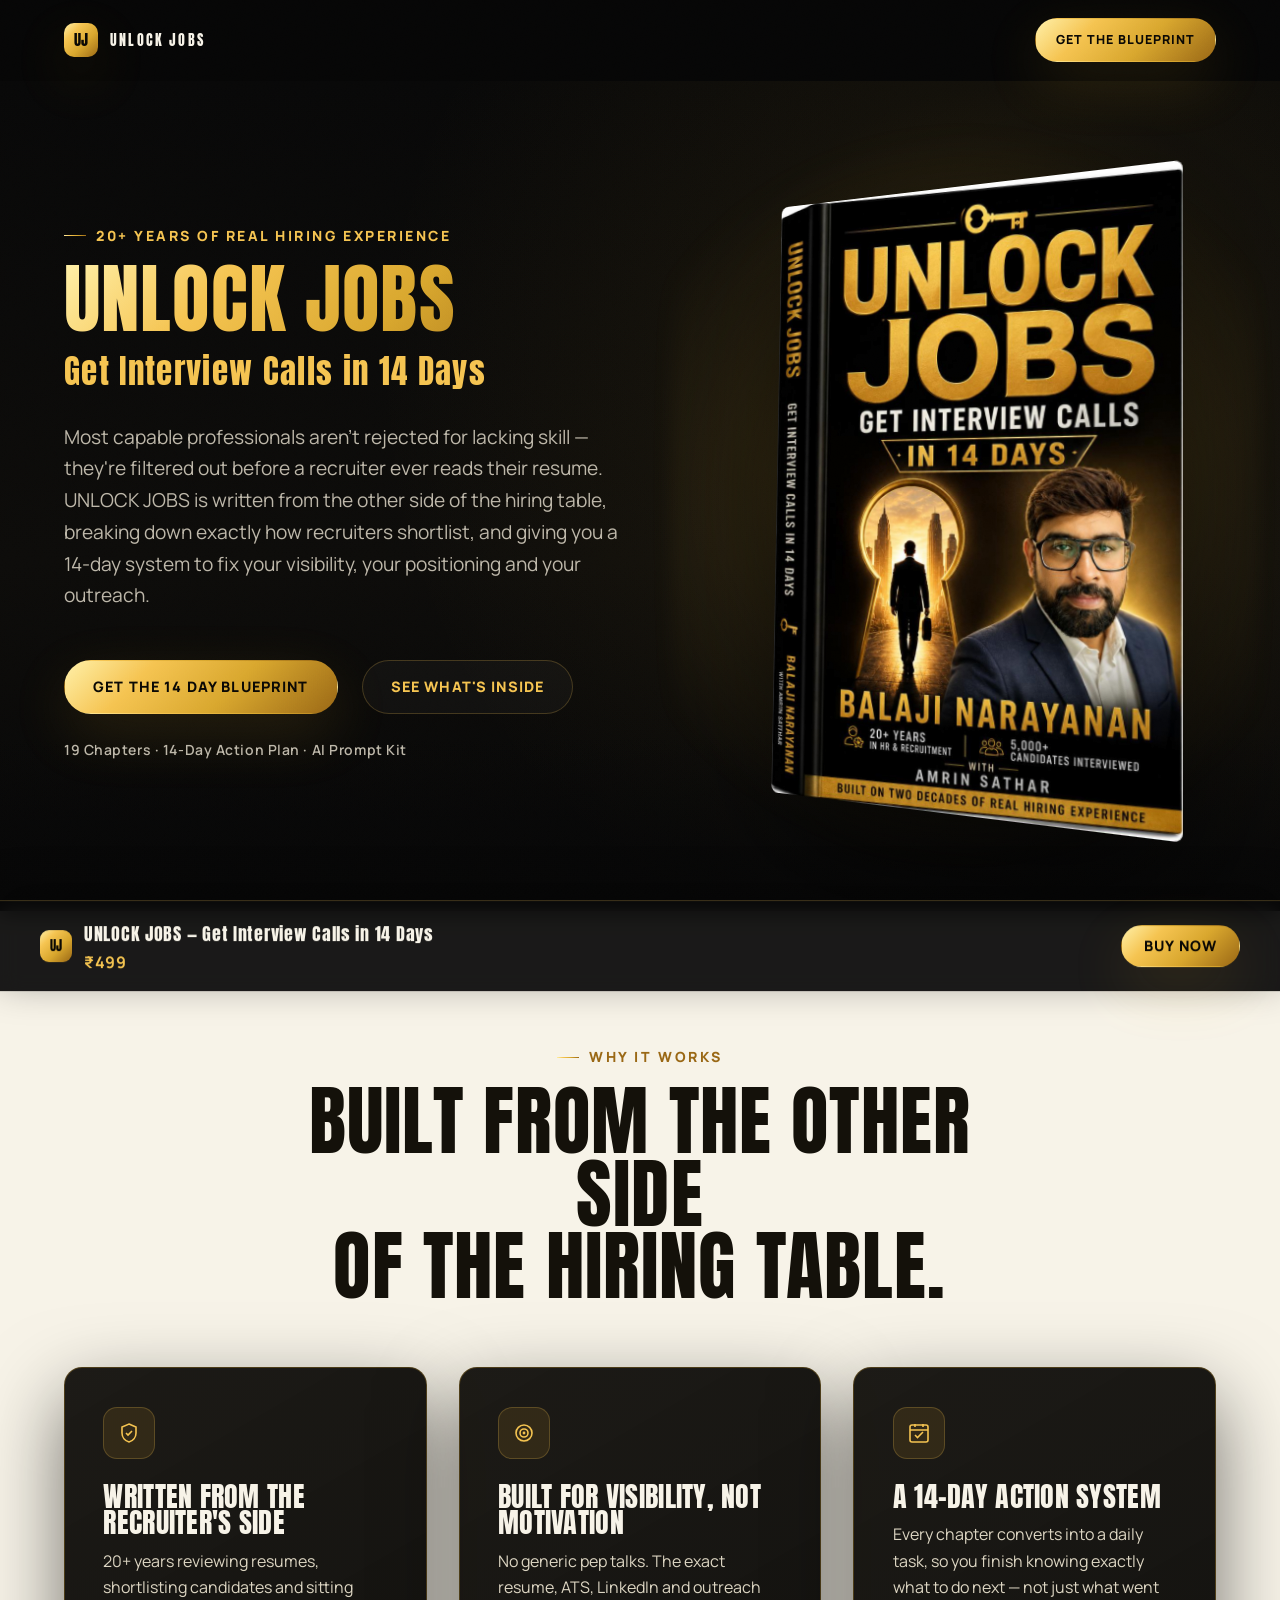
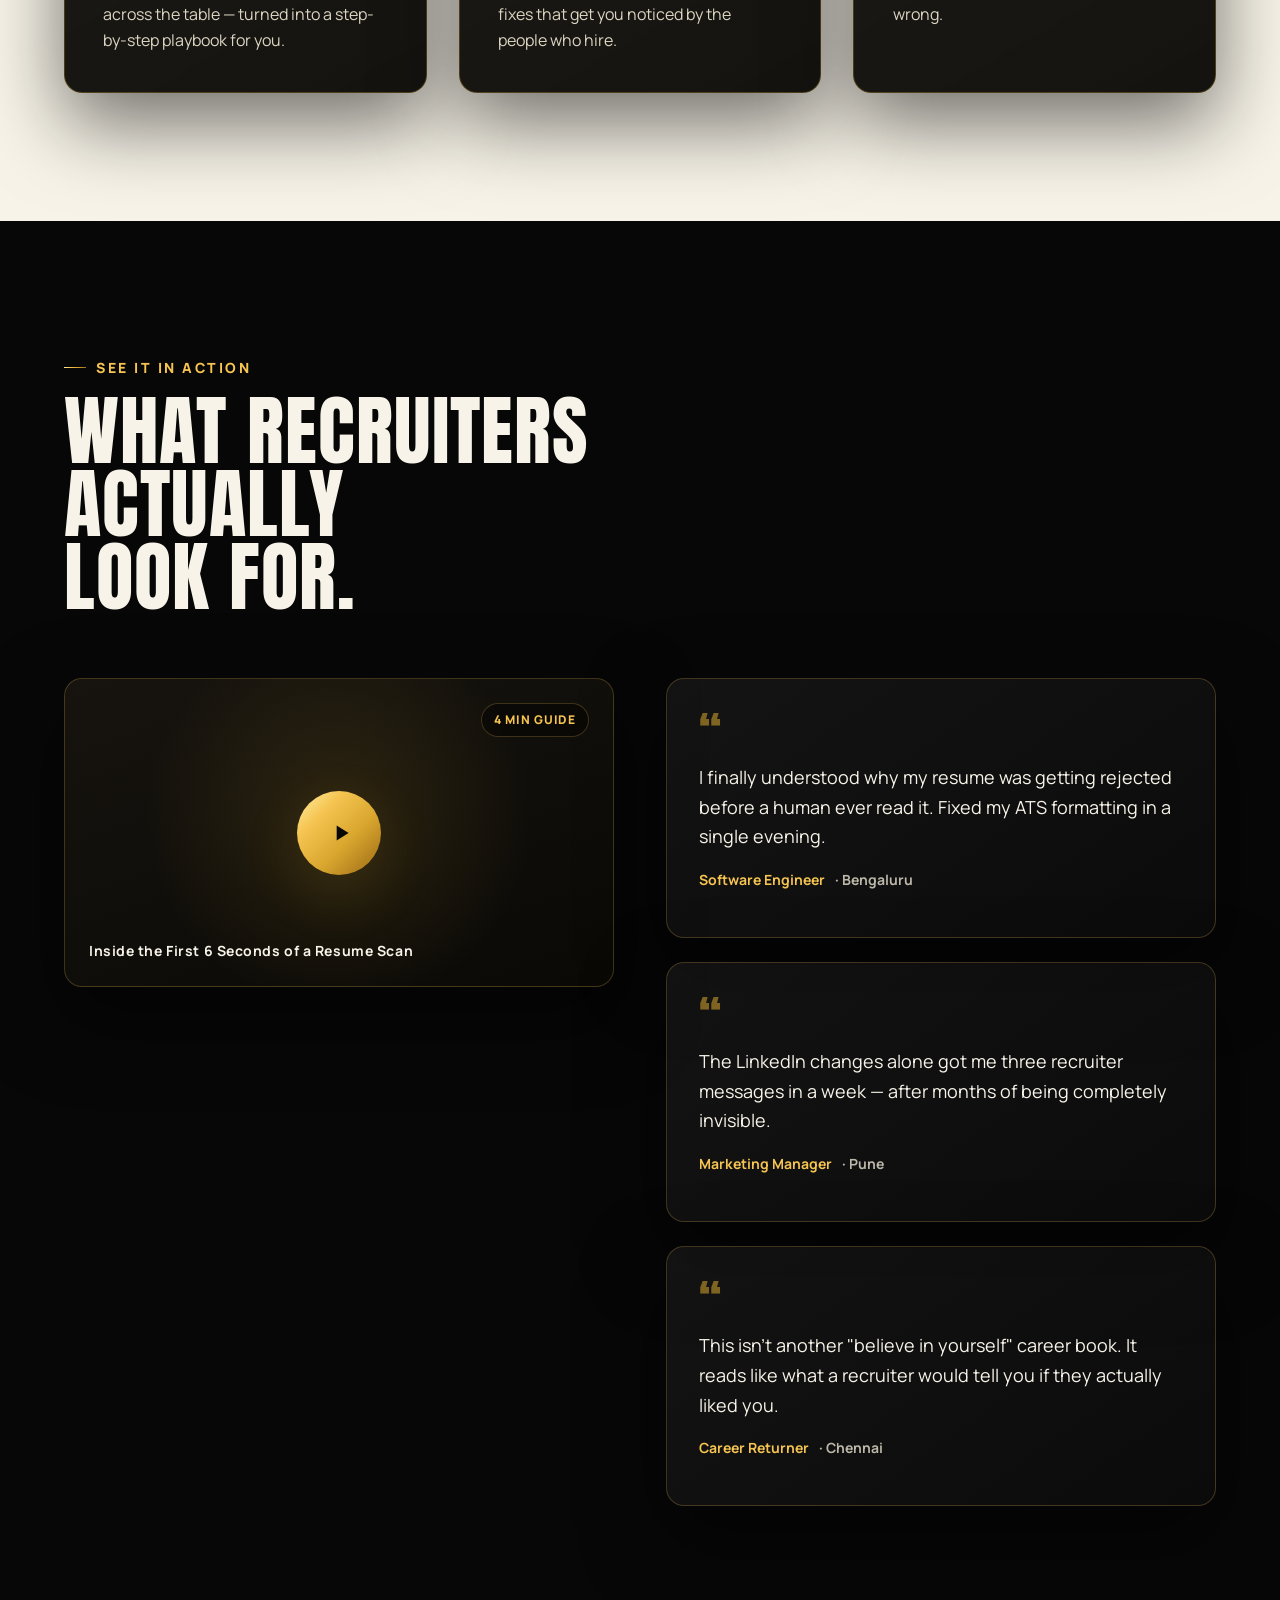
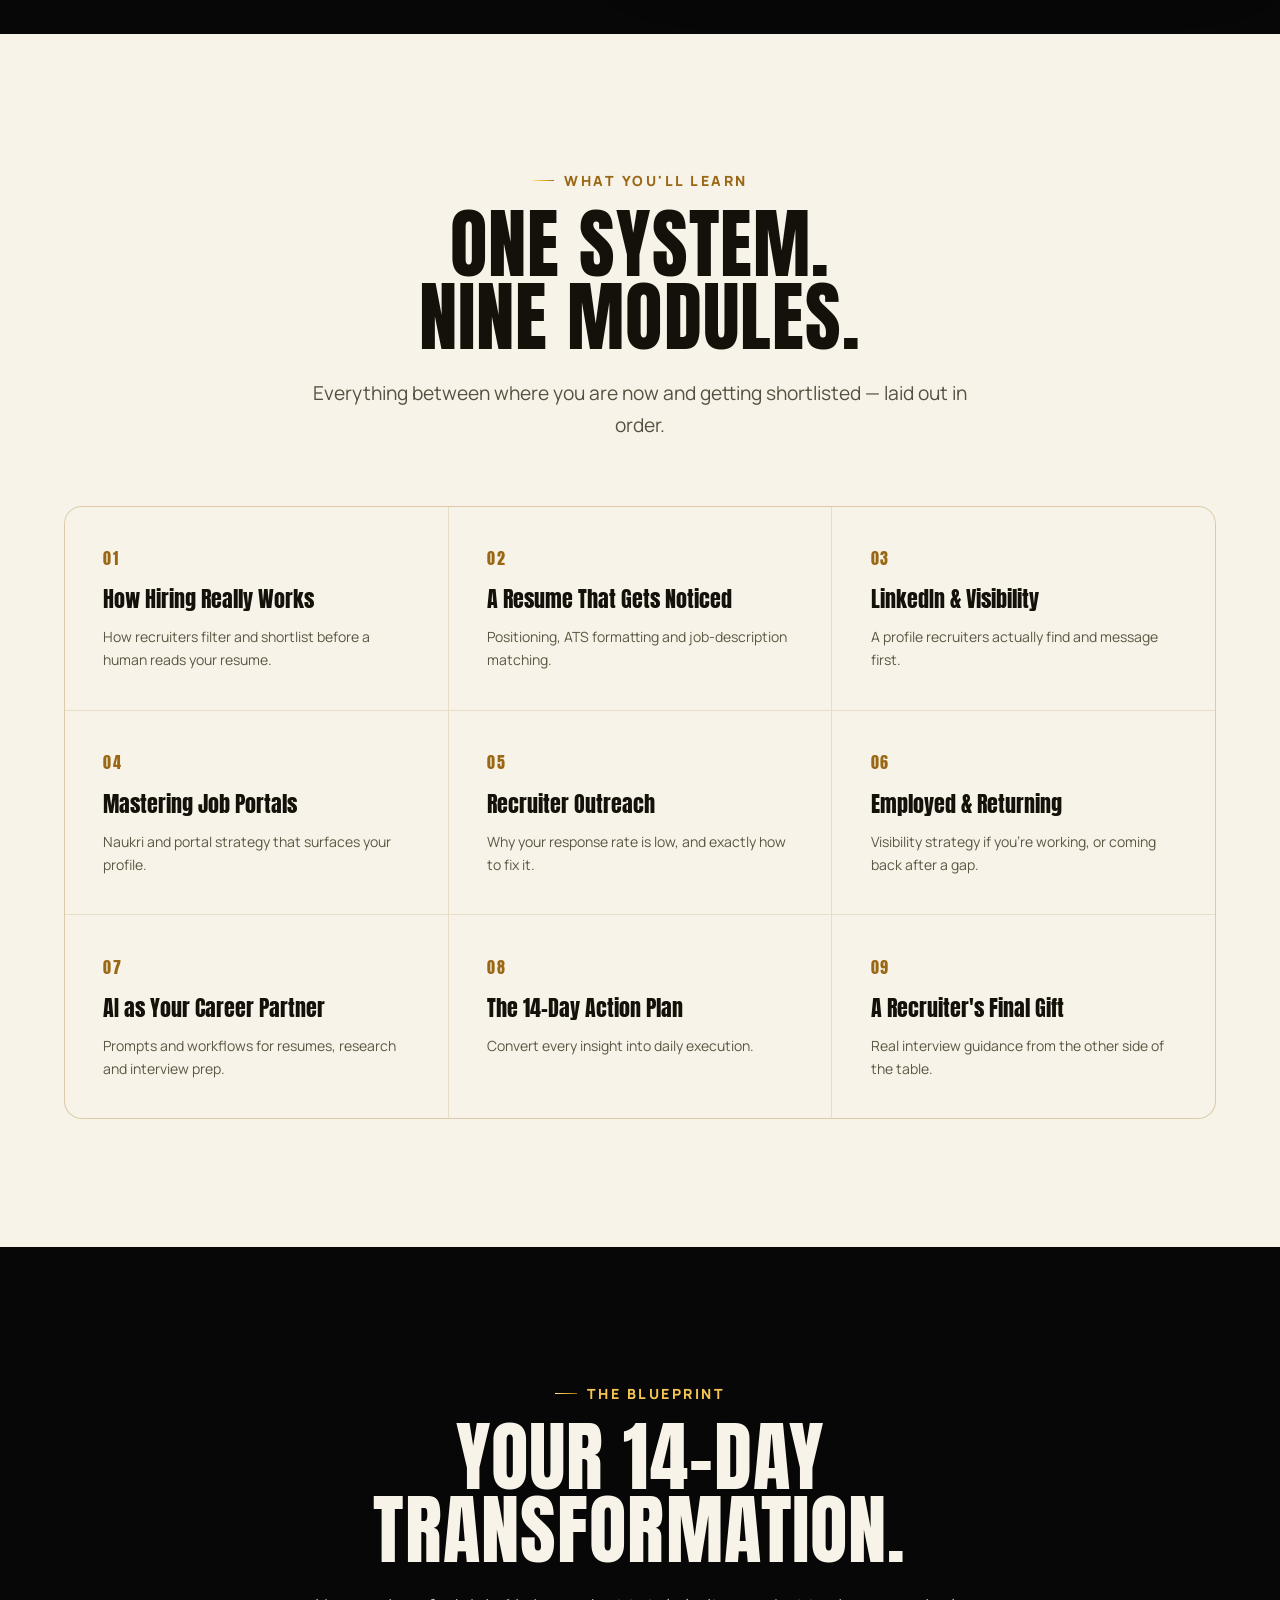
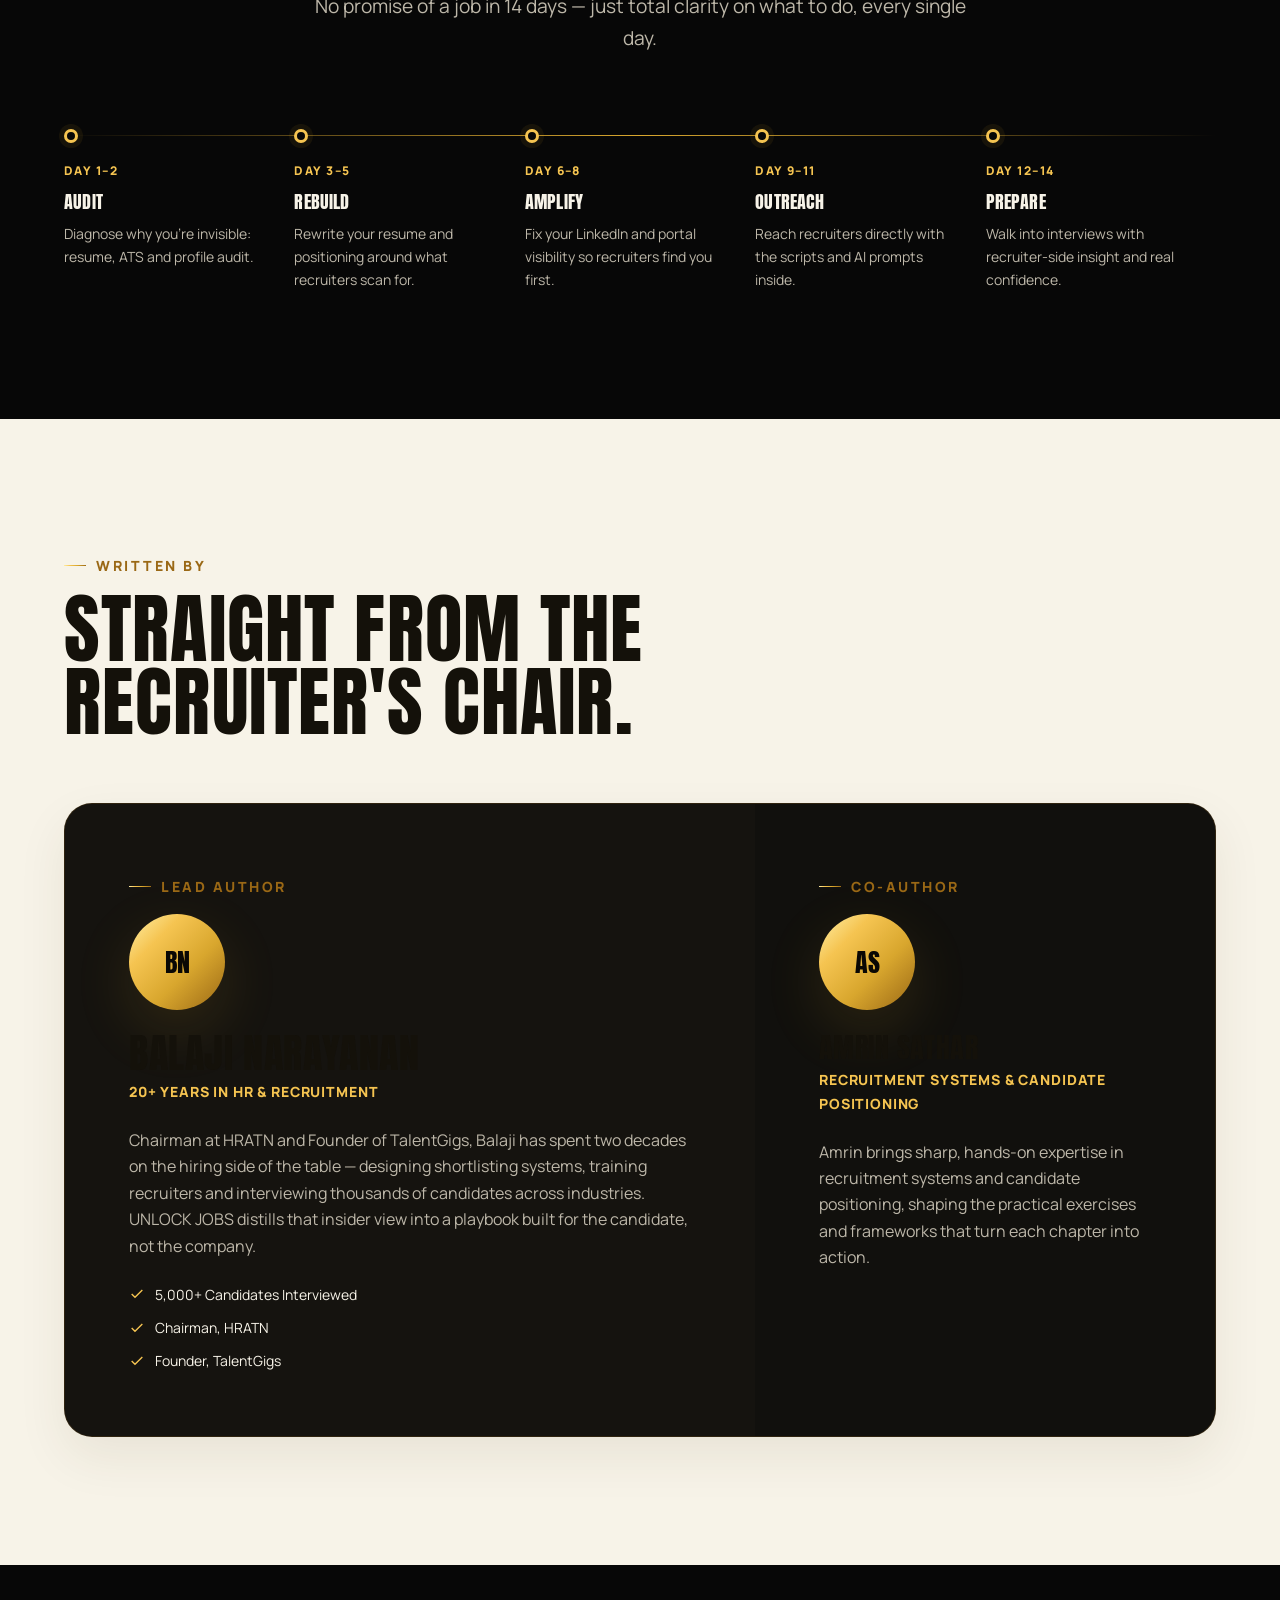
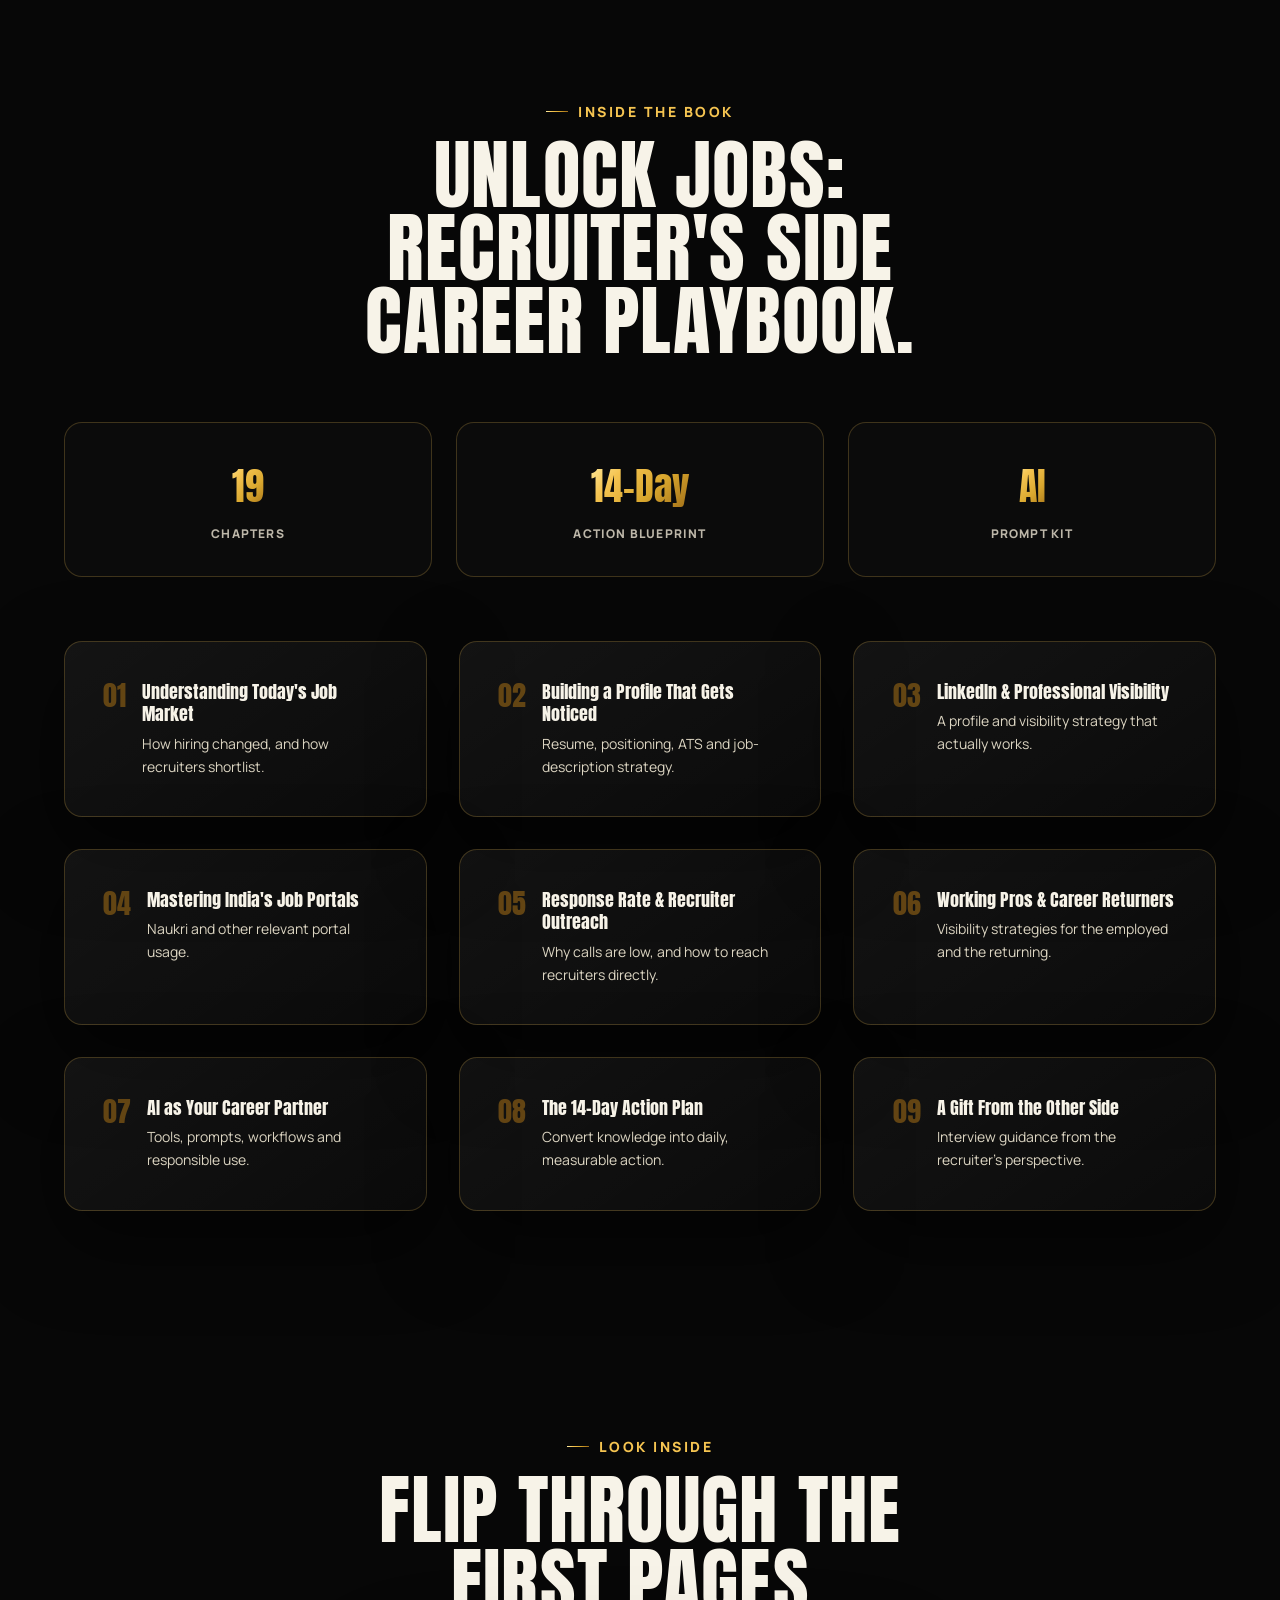
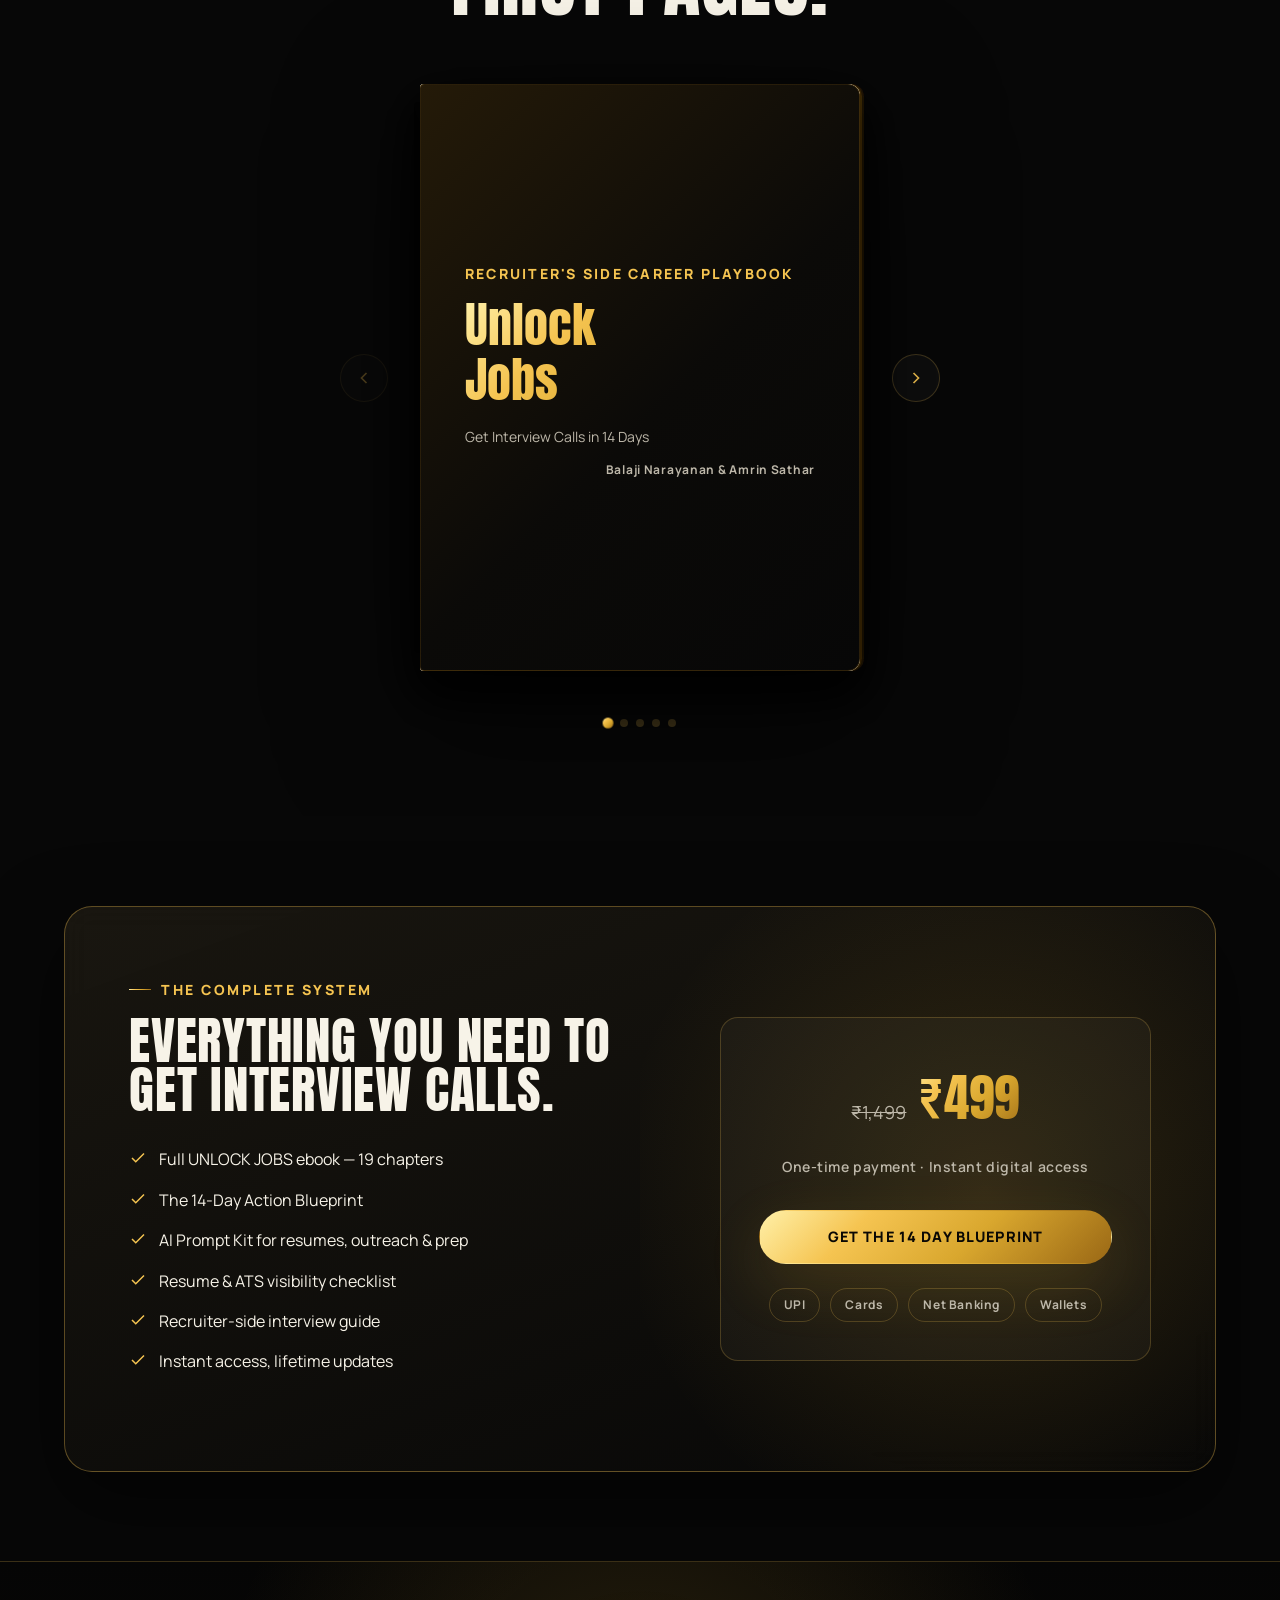
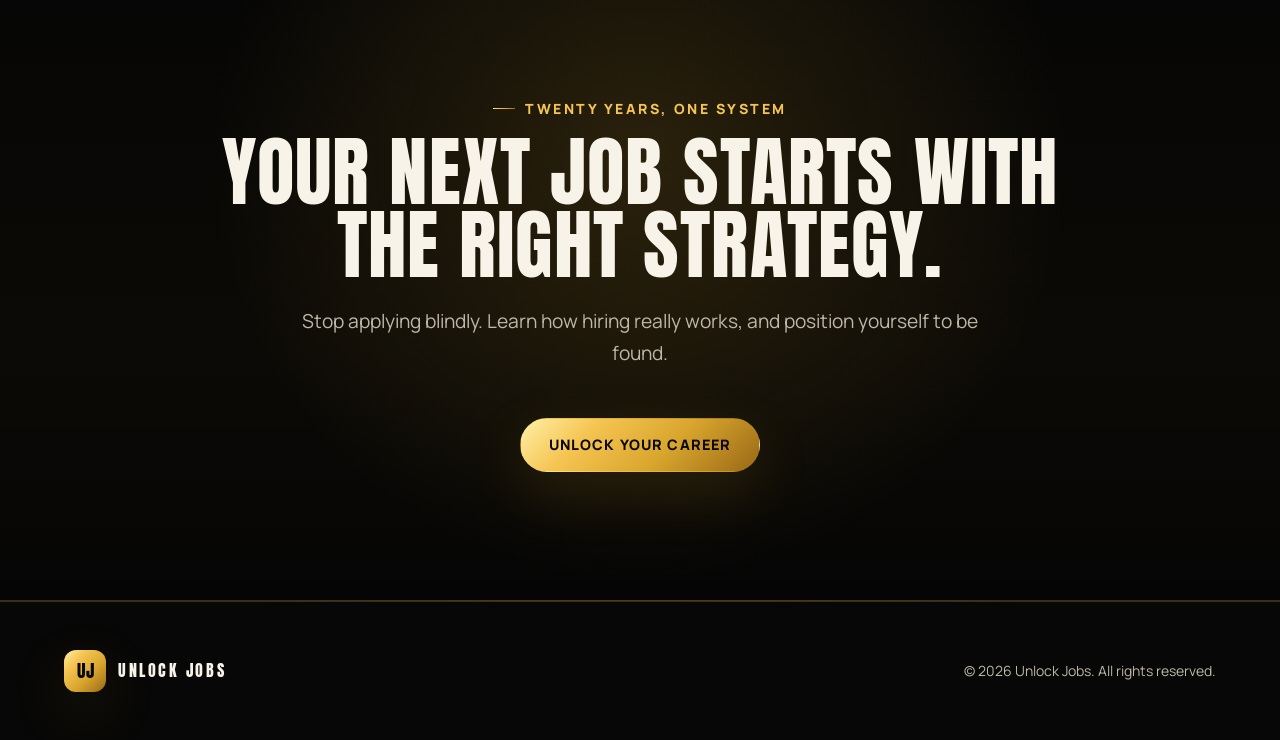
==== commit d263c8a4: "flip book updated" ====
--- a/index-new.html
+++ b/index-new.html
@@ -361,6 +361,77 @@
             <p>Interview guidance from the recruiter's perspective.</p>
           </div>
         </div>
+      </div>
+    </div>
+  </section>
+
+  <!-- ============ 7B. LOOK INSIDE (FLIPBOOK) ============ -->
+  <section class="section section--tight" id="preview">
+    <div class="container">
+      <div class="section-head center reveal">
+        <p class="eyebrow" style="justify-content:center;">Look Inside</p>
+        <h2>Flip Through the<br>First Pages.</h2>
+      </div>
+
+      <div class="flipbook-wrap reveal">
+        <button class="flipbook__nav flipbook__nav--prev" type="button" data-flipbook-prev aria-label="Previous page">
+          <svg viewBox="0 0 24 24" fill="none" stroke="currentColor" stroke-width="2"><path d="M15 18l-6-6 6-6"/></svg>
+        </button>
+
+        <div class="flipbook" id="flipbook">
+          <div class="flipbook__page flipbook__page--cover">
+            <p class="flipbook__page-eyebrow">Recruiter's Side Career Playbook</p>
+            <h3>Unlock<br>Jobs</h3>
+            <p>Get Interview Calls in 14 Days</p>
+            <p class="flipbook__page-num">Balaji Narayanan &amp; Amrin Sathar</p>
+          </div>
+
+          <div class="flipbook__page">
+            <p class="flipbook__page-eyebrow">Contents</p>
+            <h3>Where to Start</h3>
+            <ul>
+              <li>01 — Understanding Today's Job Market</li>
+              <li>02 — Building a Profile That Gets Noticed</li>
+              <li>03 — LinkedIn &amp; Professional Visibility</li>
+              <li>04 — Mastering India's Job Portals</li>
+              <li>05 — Recruiter Outreach</li>
+            </ul>
+            <p class="flipbook__page-num">ii</p>
+          </div>
+
+          <div class="flipbook__page">
+            <p class="flipbook__page-eyebrow">Chapter 01</p>
+            <h3>Understanding Today's Job Market</h3>
+            <p>Great candidates get filtered before anyone reads them. The gap is rarely your skill — it's that the market can't see, understand, or correctly position it. Before we fix your resume or your profile, you need to see the system the way a recruiter sees it: as a funnel, not a form.</p>
+            <p class="flipbook__page-num">12</p>
+          </div>
+
+          <div class="flipbook__page">
+            <p class="flipbook__page-eyebrow">Chapter 08</p>
+            <h3>The 14-Day Action Plan</h3>
+            <p>You should not finish this book thinking "that was interesting." You should finish knowing exactly what to do on Monday morning. This chapter converts everything you've read into fourteen days of specific, sequenced action — audit, rebuild, amplify, outreach, prepare.</p>
+            <p class="flipbook__page-num">104</p>
+          </div>
+
+          <div class="flipbook__page flipbook__page--cta">
+            <p class="flipbook__page-eyebrow">Keep Reading</p>
+            <h3>The Rest Is Yours to Unlock.</h3>
+            <p>19 chapters, the full 14-day blueprint and the AI prompt kit are waiting in your copy.</p>
+            <a href="#offer" class="btn btn--primary">Get the Full Playbook</a>
+          </div>
+        </div>
+
+        <button class="flipbook__nav flipbook__nav--next" type="button" data-flipbook-next aria-label="Next page">
+          <svg viewBox="0 0 24 24" fill="none" stroke="currentColor" stroke-width="2"><path d="M9 18l6-6-6-6"/></svg>
+        </button>
+      </div>
+
+      <div class="flipbook__dots">
+        <button class="flipbook__dot" type="button" aria-label="Go to page 1"></button>
+        <button class="flipbook__dot" type="button" aria-label="Go to page 2"></button>
+        <button class="flipbook__dot" type="button" aria-label="Go to page 3"></button>
+        <button class="flipbook__dot" type="button" aria-label="Go to page 4"></button>
+        <button class="flipbook__dot" type="button" aria-label="Go to page 5"></button>
       </div>
     </div>
   </section>
--- a/unlock-jobs-style.css
+++ b/unlock-jobs-style.css
@@ -908,6 +908,206 @@
   color: var(--color-text-soft);
 }
 
+/* Flipbook — CSS 3D page-turn preview */
+.flipbook-wrap {
+  display: flex;
+  align-items: center;
+  justify-content: center;
+  gap: clamp(12px, 3vw, 32px);
+}
+
+.flipbook {
+  position: relative;
+  width: min(440px, 78vw);
+  aspect-ratio: 3 / 4;
+  perspective: 2200px;
+  filter: drop-shadow(0 30px 60px rgba(0, 0, 0, .5));
+}
+
+.flipbook::before {
+  content: "";
+  position: absolute;
+  left: -6px;
+  top: 3%;
+  bottom: 3%;
+  width: 14px;
+  background: linear-gradient(90deg, rgba(0,0,0,.55), transparent);
+  border-radius: 4px;
+  z-index: 0;
+}
+
+.flipbook__page {
+  position: absolute;
+  inset: 0;
+  display: flex;
+  flex-direction: column;
+  background: linear-gradient(160deg, #FFFBEF 0%, #F7F1DE 100%);
+  color: #211c10;
+  border: 1px solid rgba(154,104,21,.22);
+  border-radius: 4px 12px 12px 4px;
+  padding: clamp(26px, 5vw, 44px);
+  box-shadow: 2px 0 0 rgba(154,104,21,.06), 4px 0 0 rgba(154,104,21,.04), 0 20px 45px rgba(0,0,0,.35);
+  transform-origin: left center;
+  transform-style: preserve-3d;
+  backface-visibility: hidden;
+  transition: transform .85s cubic-bezier(.45,.05,.15,1);
+  overflow: hidden;
+}
+
+.flipbook__page:nth-child(1) { z-index: 5; }
+.flipbook__page:nth-child(2) { z-index: 4; }
+.flipbook__page:nth-child(3) { z-index: 3; }
+.flipbook__page:nth-child(4) { z-index: 2; }
+.flipbook__page:nth-child(5) { z-index: 1; }
+
+.flipbook__page.is-flipped {
+  transform: rotateY(-178deg);
+}
+
+.flipbook__page-eyebrow {
+  font-size: var(--text-xs);
+  font-weight: 800;
+  letter-spacing: .16em;
+  text-transform: uppercase;
+  color: var(--color-gold-dark);
+  margin: 0 0 var(--space-3);
+}
+
+.flipbook__page h3 {
+  font-size: clamp(1.3rem, 3vw, 1.9rem);
+  text-transform: none;
+  letter-spacing: 0;
+  line-height: 1.15;
+  margin: 0 0 var(--space-3);
+  color: #14110a;
+}
+
+.flipbook__page p {
+  margin: 0 0 var(--space-2);
+  font-size: var(--text-sm);
+  line-height: 1.7;
+  color: #463f2c;
+}
+
+.flipbook__page ul {
+  margin: 0;
+  padding-left: 1.1em;
+  display: grid;
+  gap: 8px;
+  font-size: var(--text-sm);
+  color: #463f2c;
+}
+
+.flipbook__page-num {
+  margin-top: auto;
+  align-self: flex-end;
+  font-size: var(--text-xs) !important;
+  font-weight: 700;
+  letter-spacing: .06em;
+  color: var(--color-gold-dark) !important;
+}
+
+.flipbook__page--cover {
+  background: var(--gradient-gold-dark);
+  color: var(--color-text);
+  justify-content: center;
+}
+
+.flipbook__page--cover .flipbook__page-eyebrow { color: var(--color-gold-light); }
+
+.flipbook__page--cover h3 {
+  font-size: clamp(2rem, 5vw, 3rem);
+  color: transparent;
+  background: var(--gradient-gold);
+  background-clip: text;
+  -webkit-background-clip: text;
+}
+
+.flipbook__page--cover p {
+  color: var(--color-text-muted);
+}
+
+.flipbook__page--cover .flipbook__page-num {
+  color: var(--color-text-muted) !important;
+}
+
+.flipbook__page--cta {
+  align-items: center;
+  justify-content: center;
+  text-align: center;
+}
+
+.flipbook__page--cta .btn {
+  margin-top: var(--space-3);
+}
+
+.flipbook__nav {
+  flex: none;
+  display: inline-flex;
+  align-items: center;
+  justify-content: center;
+  width: 48px;
+  height: 48px;
+  border-radius: 50%;
+  border: 1px solid var(--color-border);
+  background: rgba(255,255,255,.03);
+  color: var(--color-gold-light);
+  cursor: pointer;
+  transition: transform .2s ease, border-color .2s ease, opacity .2s ease;
+}
+
+.flipbook__nav:hover:not(:disabled) {
+  transform: translateY(-2px);
+  border-color: rgba(245,196,81,.5);
+}
+
+.flipbook__nav:disabled {
+  opacity: .3;
+  cursor: not-allowed;
+}
+
+.flipbook__nav svg { width: 20px; height: 20px; }
+
+.flipbook__dots {
+  display: flex;
+  justify-content: center;
+  gap: 8px;
+  margin-top: var(--space-6);
+}
+
+.flipbook__dot {
+  width: 8px;
+  height: 8px;
+  border-radius: 50%;
+  border: none;
+  padding: 0;
+  background: rgba(245,196,81,.25);
+  cursor: pointer;
+  transition: background .2s ease, transform .2s ease;
+}
+
+.flipbook__dot.is-active {
+  background: var(--gradient-gold);
+  transform: scale(1.35);
+}
+
+@media (max-width: 560px) {
+  .flipbook-wrap {
+    gap: 10px;
+  }
+
+  .flipbook {
+    width: min(340px, 68vw);
+  }
+
+  .flipbook__nav {
+    width: 38px;
+    height: 38px;
+  }
+
+  .flipbook__nav svg { width: 16px; height: 16px; }
+}
+
 /* Offer card */
 .offer {
   position: relative;
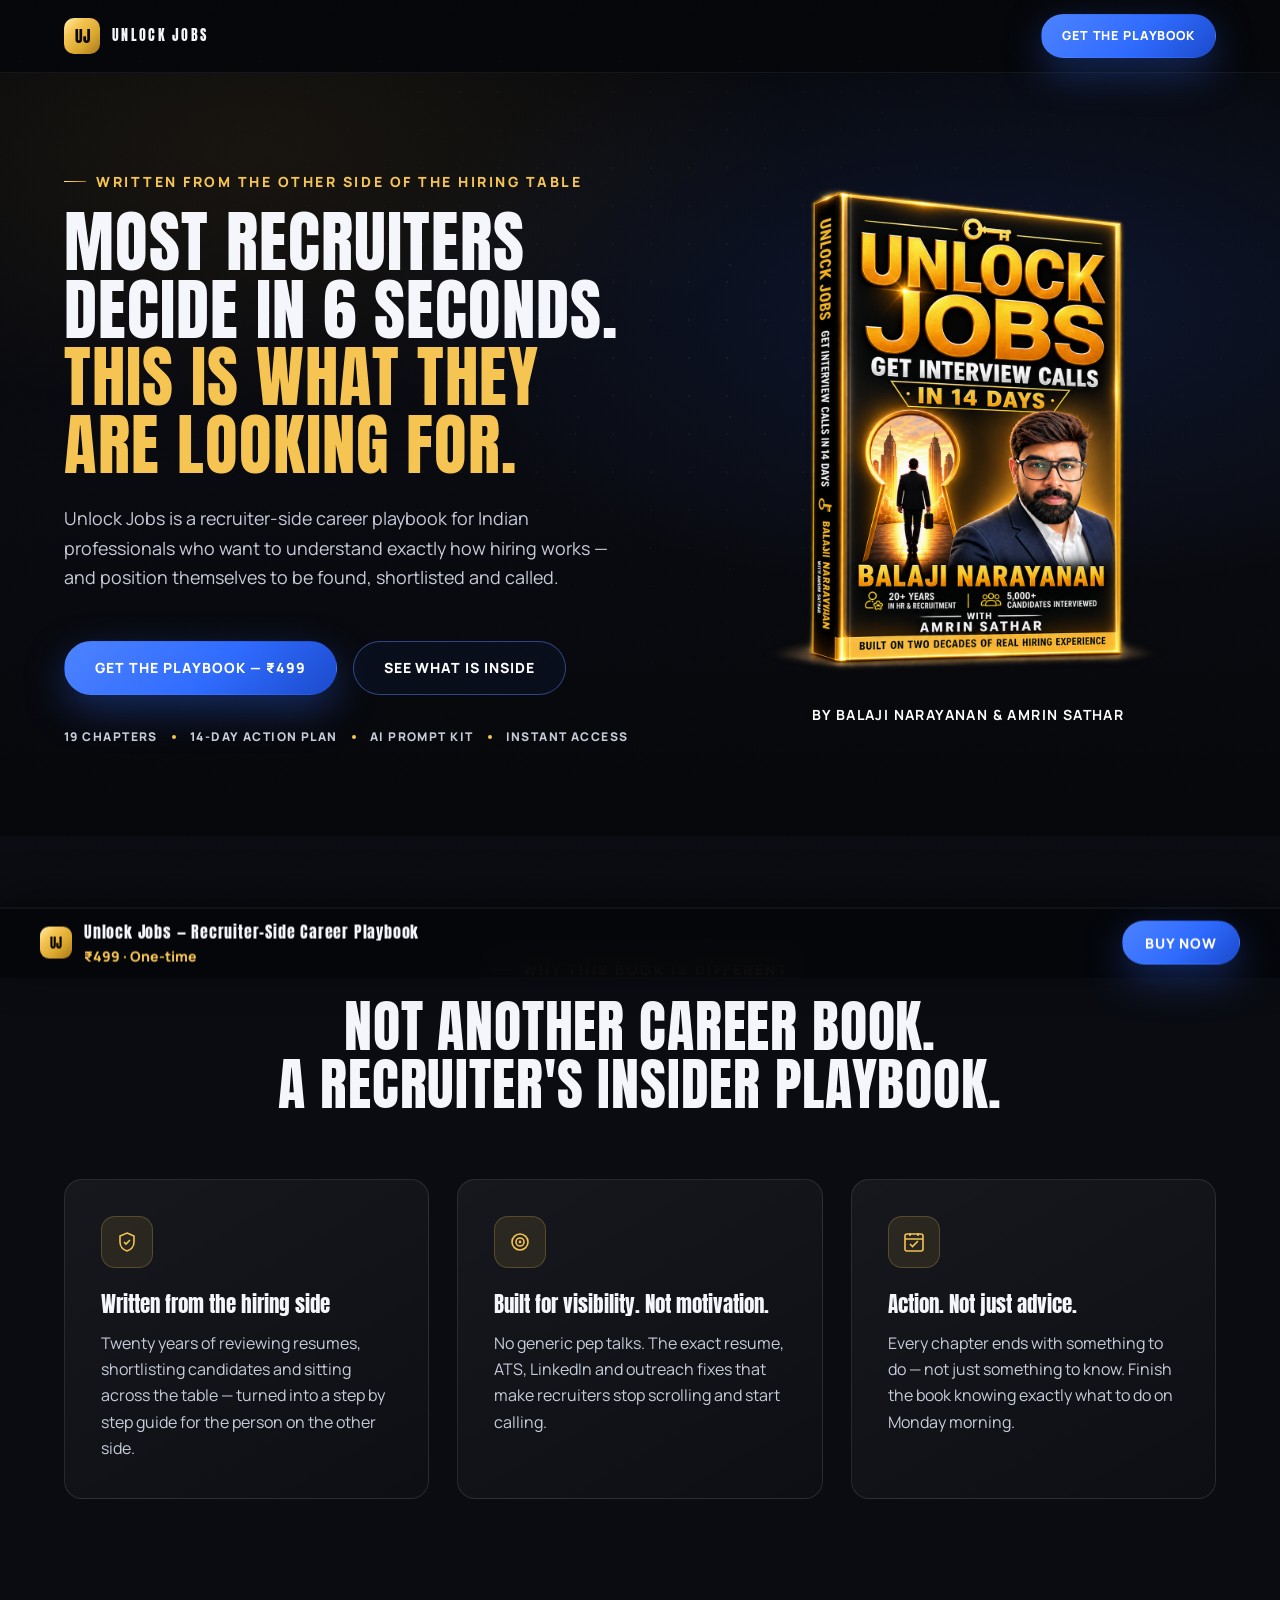
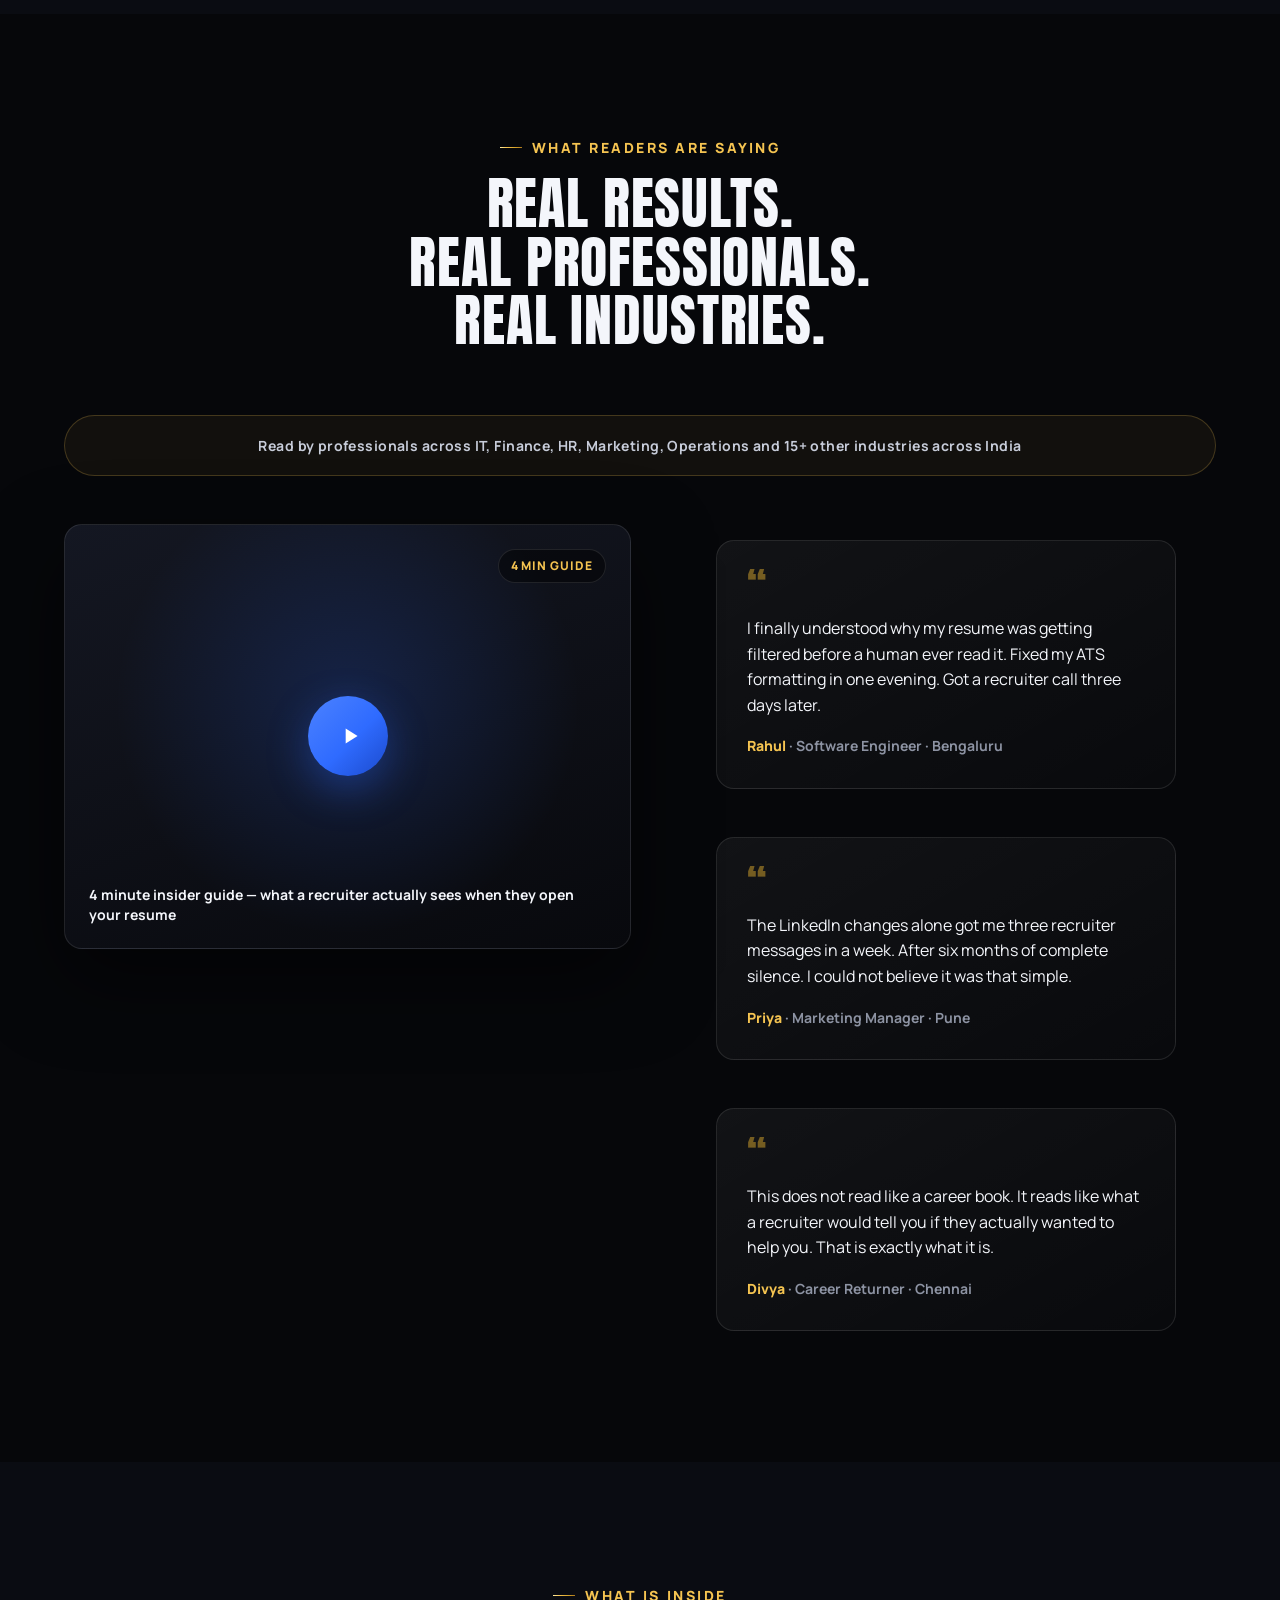
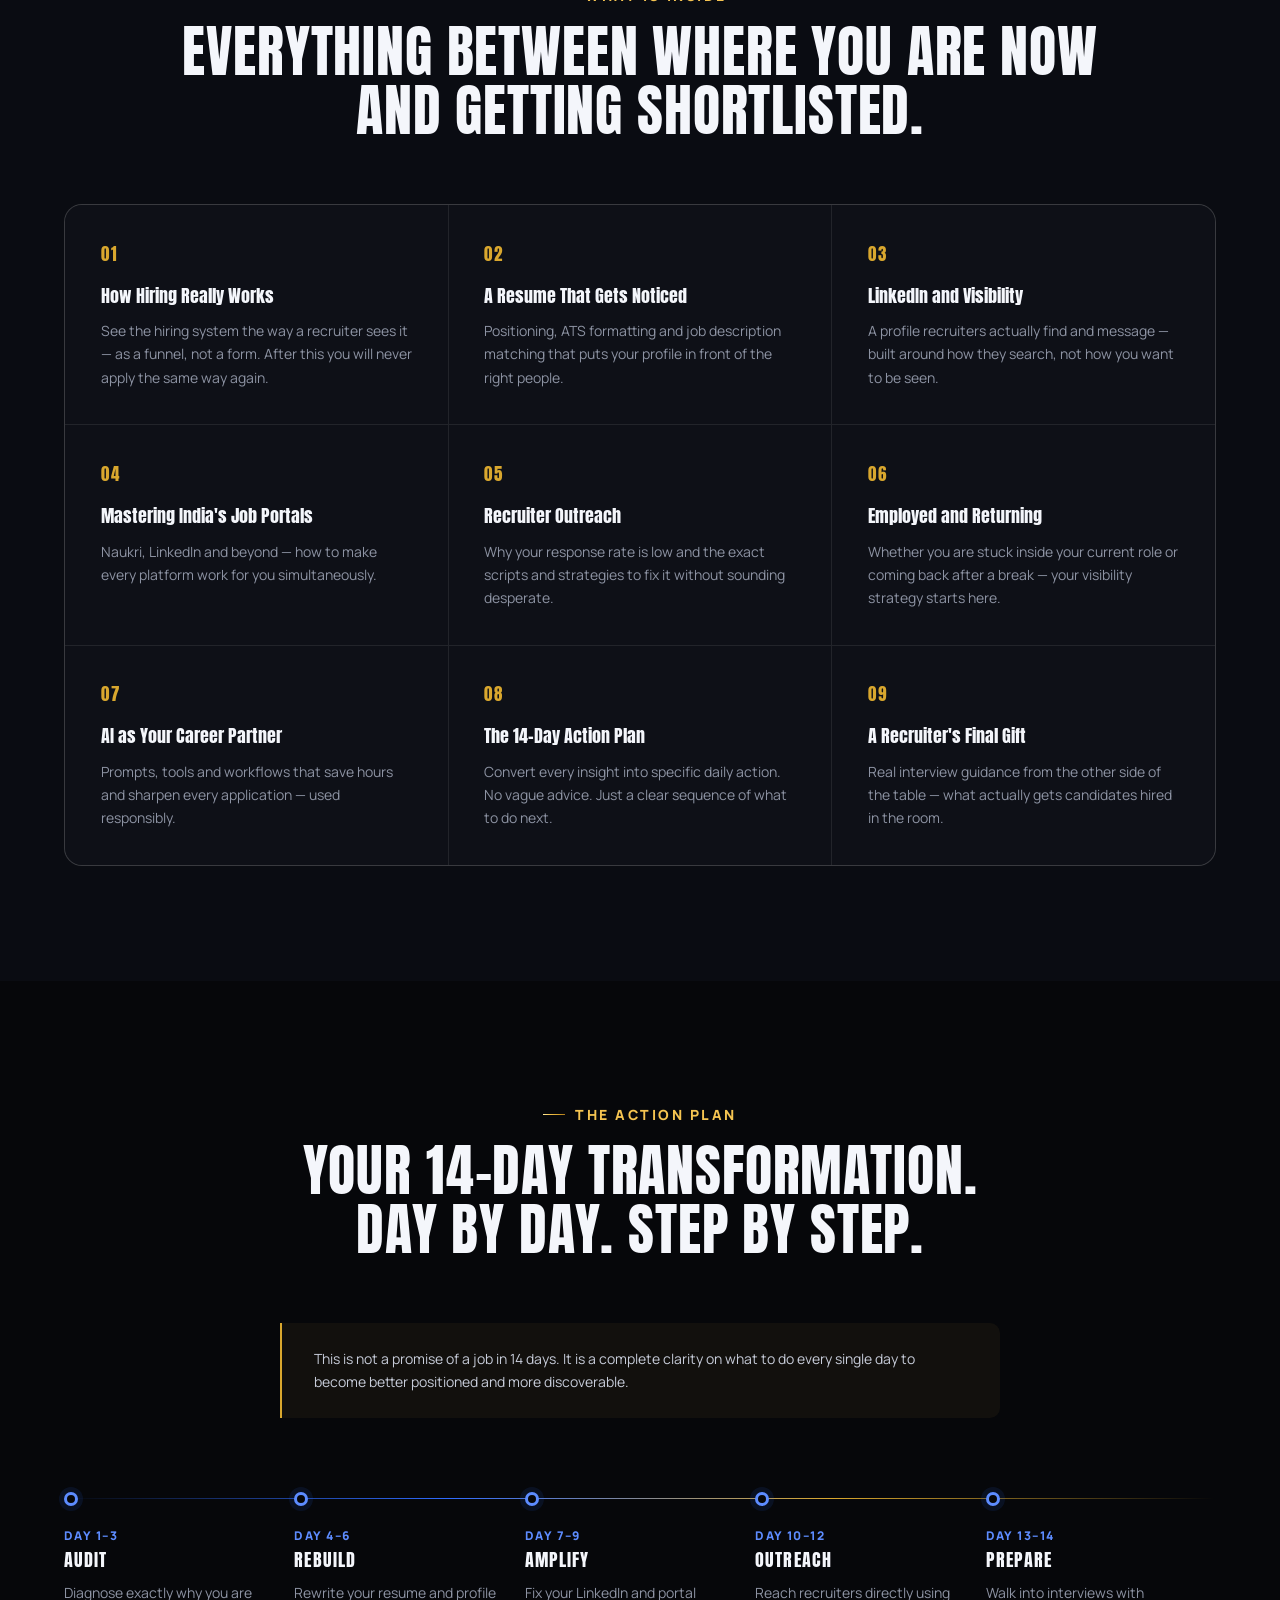
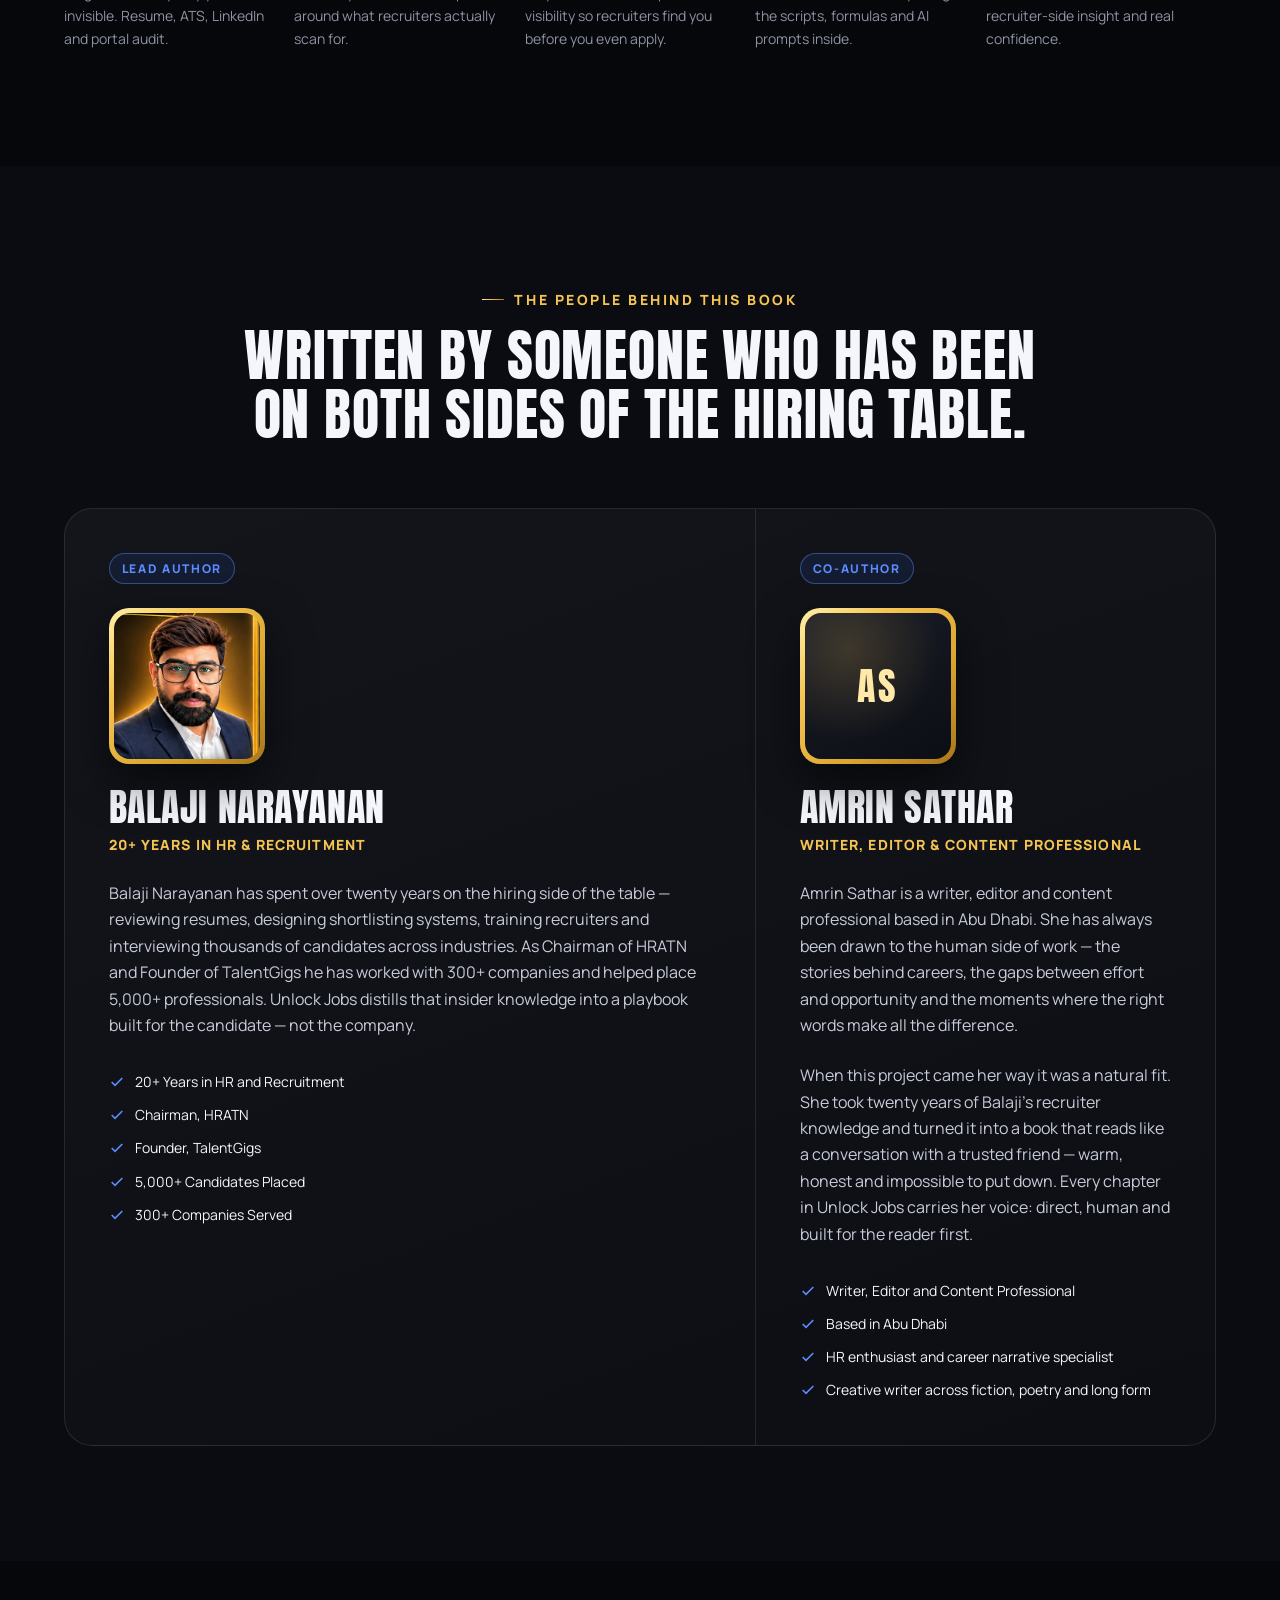
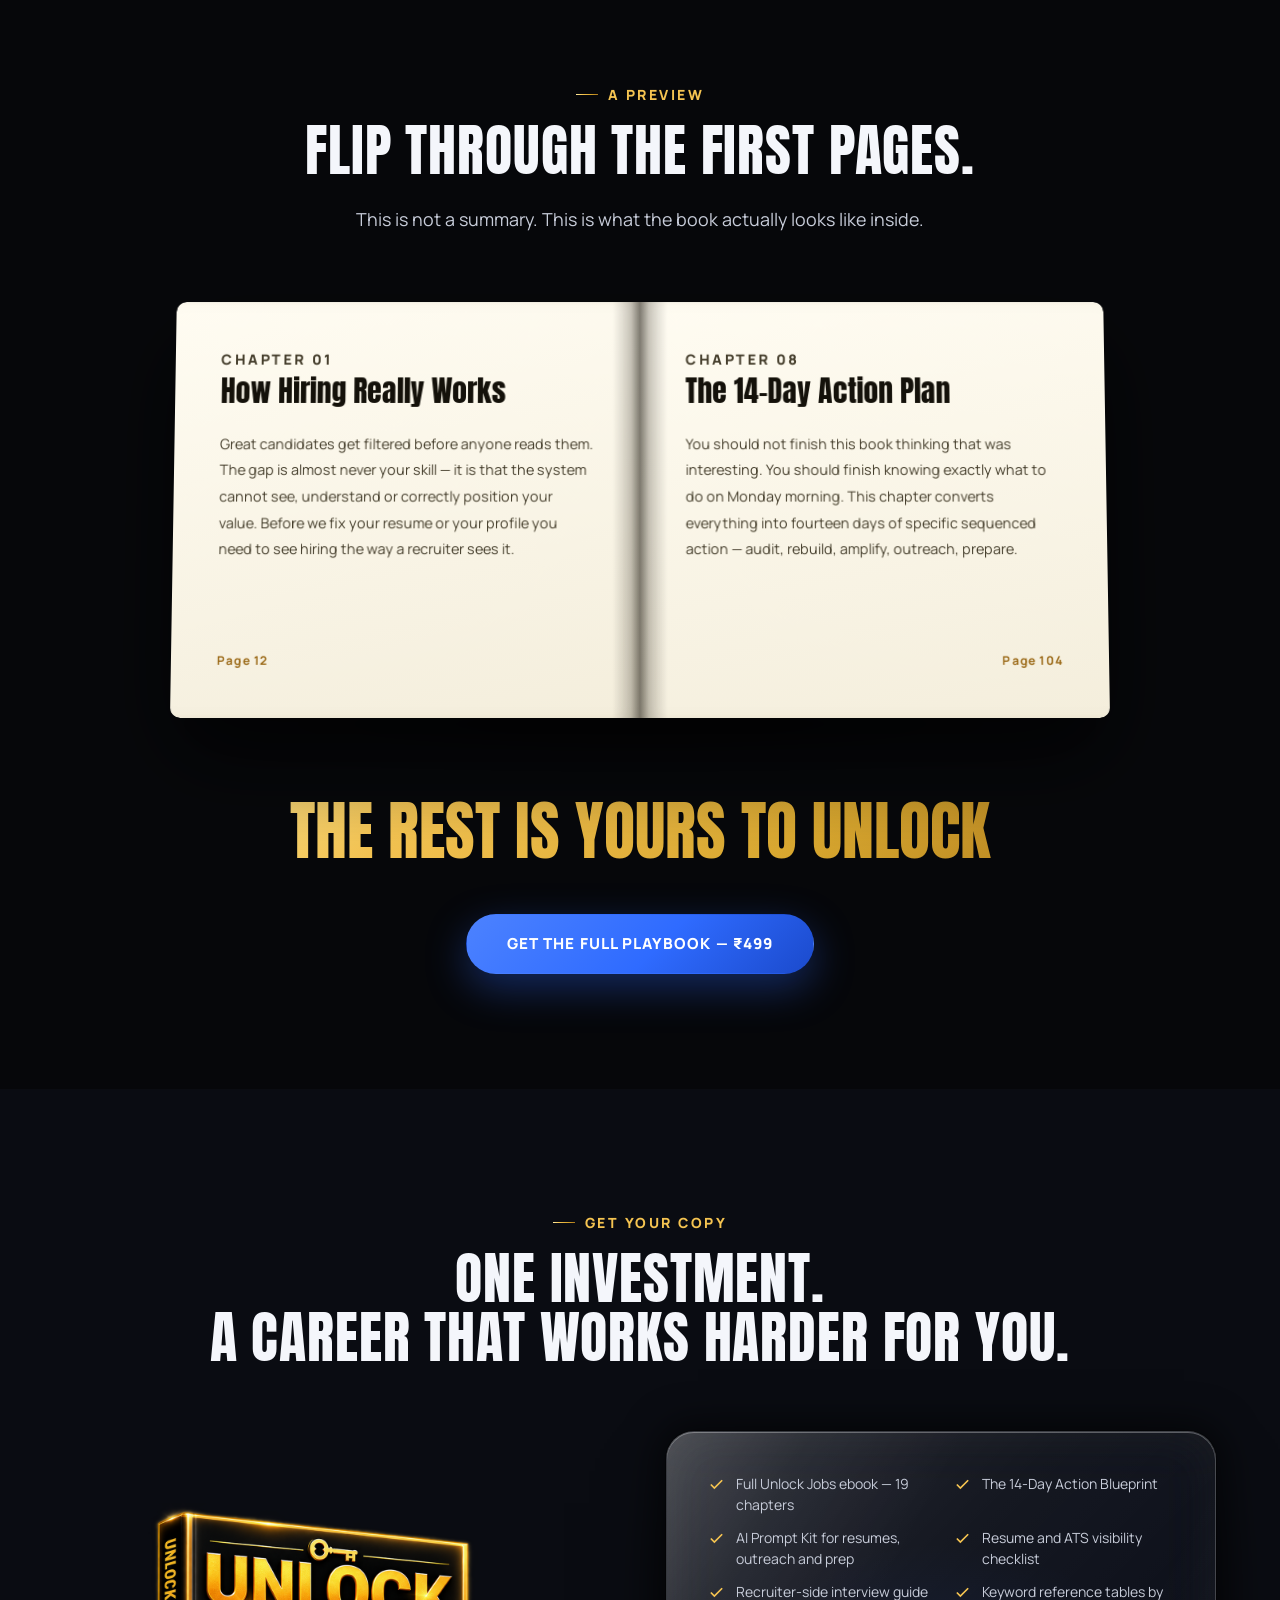
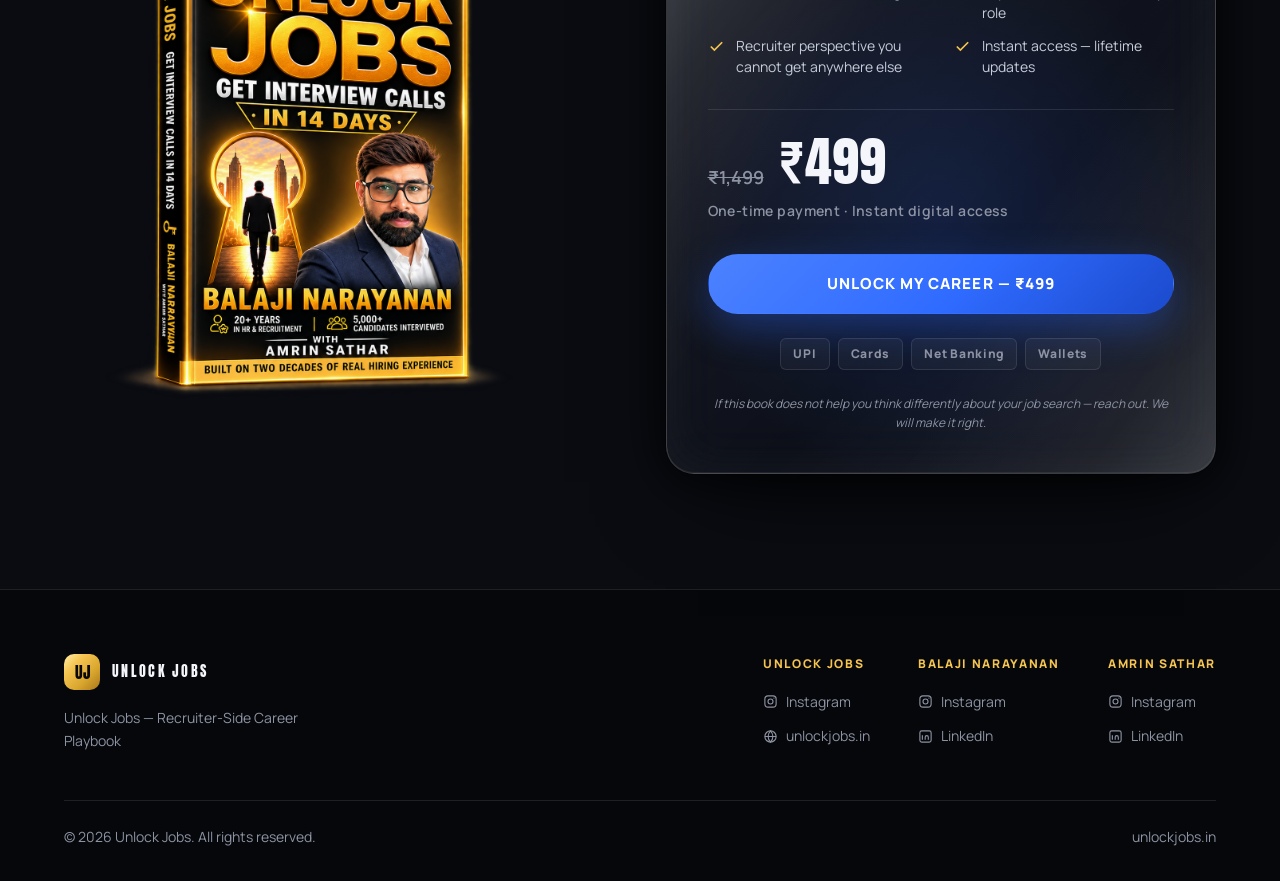
==== commit cbc1deee: "files are updated" ====
--- a/index-new.html
+++ b/index-new.html
@@ -3,10 +3,10 @@
 <head>
   <meta charset="UTF-8" />
   <meta name="viewport" content="width=device-width, initial-scale=1.0" />
-  <title>Unlock Jobs — Get Interview Calls in 14 Days</title>
+  <title>Unlock Jobs — A Recruiter-Side Career Playbook</title>
   <meta
     name="description"
-    content="UNLOCK JOBS is a recruiter-side career playbook that shows you exactly why you're being filtered out — and the 14-day system to fix your resume, LinkedIn, outreach and interview readiness."
+    content="Most recruiters decide in 6 seconds. Unlock Jobs is a recruiter-side career playbook for Indian professionals — 19 chapters, a 14-day action plan and an AI prompt kit that make you findable, shortlisted and called."
   />
   <link rel="preconnect" href="https://fonts.googleapis.com" />
   <link rel="preconnect" href="https://fonts.gstatic.com" crossorigin />
@@ -20,213 +20,259 @@
         <span class="brand__mark">UJ</span>
         <span class="brand__name">UNLOCK JOBS</span>
       </a>
-      <a href="#offer" class="btn btn--primary btn--sm">Get the Blueprint</a>
+      <a href="#checkout" class="btn btn--primary btn--sm">Get the Playbook</a>
     </div>
   </header>
 
   <!-- ============ 1. HERO ============ -->
   <section class="hero">
+    <div class="hero__bg" aria-hidden="true"></div>
+
     <div class="container">
       <div class="hero__grid">
         <div class="hero__content">
-          <p class="eyebrow">20+ Years of Real Hiring Experience</p>
-
-          <h1 class="hero__headline gradient-text reveal">UNLOCK JOBS</h1>
-          <p class="hero__subheadline text-gold reveal">Get Interview Calls in 14 Days</p>
+          <p class="eyebrow reveal">Written from the other side of the hiring table</p>
+
+          <h1 class="hero__headline reveal">
+            Most recruiters decide in 6 seconds.<br />
+            <span class="line-2">This is what they are looking for.</span>
+          </h1>
 
           <p class="lead hero__lead reveal">
-            Most capable professionals aren't rejected for lacking skill — they're filtered out before a
-            recruiter ever reads their resume. UNLOCK JOBS is written from the other side of the hiring
-            table, breaking down exactly how recruiters shortlist, and giving you a 14-day system to fix
-            your visibility, your positioning and your outreach.
+            Unlock Jobs is a recruiter-side career playbook for Indian professionals who want to
+            understand exactly how hiring works — and position themselves to be found, shortlisted
+            and called.
           </p>
 
           <div class="cta-group reveal">
-            <a href="#offer" class="btn btn--primary">Get the 14 Day Blueprint</a>
-            <a href="#book" class="btn btn--secondary">See What's Inside</a>
-          </div>
-          <p class="cta-note reveal" style="margin-top: var(--space-4);">19 Chapters · 14-Day Action Plan · AI Prompt Kit</p>
+            <a href="#checkout" class="btn btn--primary">Get the Playbook — ₹499</a>
+            <a href="#inside" class="btn btn--secondary">See What Is Inside</a>
+          </div>
+
+          <ul class="trust-strip reveal">
+            <li>19 Chapters</li>
+            <li>14-Day Action Plan</li>
+            <li>AI Prompt Kit</li>
+            <li>Instant Access</li>
+          </ul>
         </div>
 
         <div class="hero__book reveal">
-          <div class="book-photo-wrap">
-            <img class="book-photo" src="book-cover.jpg" alt="Unlock Jobs — Get Interview Calls in 14 Days, by Balaji Narayanan with Amrin Sathar" />
-          </div>
-        </div>
-      </div>
-    </div>
-  </section>
-
-  <!-- ============ 2. BENEFIT / AUTHORITY ============ -->
-  <section class="section section--light" id="benefits">
-    <div class="container">
-      <div class="section-head center reveal">
-        <p class="eyebrow" style="justify-content:center;">Why It Works</p>
-        <h2>Built From the Other Side<br>of the Hiring Table.</h2>
+          <figure class="book-figure">
+            <span class="book-shot">
+              <img
+                class="book-photo"
+                src="book-cover.png"
+                alt="Unlock Jobs — Get Interview Calls in 14 Days, by Balaji Narayanan with Amrin Sathar"
+              />
+            </span>
+            <figcaption class="book-byline">By Balaji Narayanan &amp; Amrin Sathar</figcaption>
+          </figure>
+        </div>
+      </div>
+    </div>
+  </section>
+
+  <!-- ============ 2. WHY IT WORKS ============ -->
+  <section class="section section--alt" id="why">
+    <div class="container">
+      <div class="section-head center reveal">
+        <p class="eyebrow">Why this book is different</p>
+        <h2>Not another career book.<br />A recruiter's insider playbook.</h2>
       </div>
 
       <div class="grid-3">
-        <div class="card card--dark benefit-card reveal">
+        <article class="card benefit-card reveal">
           <span class="benefit-card__icon">
             <svg viewBox="0 0 24 24" fill="none" stroke="currentColor" stroke-width="1.6"><path d="M12 3l7 3v6c0 4.5-3 8-7 9-4-1-7-4.5-7-9V6l7-3z"/><path d="M9 12l2 2 4-4"/></svg>
           </span>
-          <h3>Written From the Recruiter's Side</h3>
-          <p>20+ years reviewing resumes, shortlisting candidates and sitting across the table — turned into a step-by-step playbook for you.</p>
-        </div>
-
-        <div class="card card--dark benefit-card reveal">
+          <h3>Written from the hiring side</h3>
+          <p>
+            Twenty years of reviewing resumes, shortlisting candidates and sitting across the table —
+            turned into a step by step guide for the person on the other side.
+          </p>
+        </article>
+
+        <article class="card benefit-card reveal">
           <span class="benefit-card__icon">
             <svg viewBox="0 0 24 24" fill="none" stroke="currentColor" stroke-width="1.6"><circle cx="12" cy="12" r="8"/><circle cx="12" cy="12" r="4"/><circle cx="12" cy="12" r=".6" fill="currentColor"/></svg>
           </span>
-          <h3>Built for Visibility, Not Motivation</h3>
-          <p>No generic pep talks. The exact resume, ATS, LinkedIn and outreach fixes that get you noticed by the people who hire.</p>
-        </div>
-
-        <div class="card card--dark benefit-card reveal">
+          <h3>Built for visibility. Not motivation.</h3>
+          <p>
+            No generic pep talks. The exact resume, ATS, LinkedIn and outreach fixes that make
+            recruiters stop scrolling and start calling.
+          </p>
+        </article>
+
+        <article class="card benefit-card reveal">
           <span class="benefit-card__icon">
             <svg viewBox="0 0 24 24" fill="none" stroke="currentColor" stroke-width="1.6"><rect x="3" y="4" width="18" height="17" rx="2"/><path d="M3 9h18M8 3v3M16 3v3"/><path d="M8 14l2.5 2.5L16 11"/></svg>
           </span>
-          <h3>A 14-Day Action System</h3>
-          <p>Every chapter converts into a daily task, so you finish knowing exactly what to do next — not just what went wrong.</p>
-        </div>
-      </div>
-    </div>
-  </section>
-
-  <!-- ============ 3. VIDEO + REVIEWS ============ -->
+          <h3>Action. Not just advice.</h3>
+          <p>
+            Every chapter ends with something to do — not just something to know. Finish the book
+            knowing exactly what to do on Monday morning.
+          </p>
+        </article>
+      </div>
+    </div>
+  </section>
+
+  <!-- ============ 3. VALIDATION ============ -->
   <section class="section" id="proof">
     <div class="container">
-      <div class="section-head reveal">
-        <p class="eyebrow">See It in Action</p>
-        <h2>What Recruiters Actually<br>Look For.</h2>
-      </div>
-
-      <div class="grid-2 proof-grid">
-        <div class="video-frame reveal">
+      <div class="section-head center reveal">
+        <p class="eyebrow">What readers are saying</p>
+        <h2>Real results.<br />Real professionals.<br />Real industries.</h2>
+      </div>
+
+      <p class="proof-strip reveal">
+        Read by professionals across IT, Finance, HR, Marketing, Operations and 15+ other industries
+        across India
+      </p>
+
+      <div class="proof-grid">
+        <div class="video-frame reveal" role="button" tabindex="0" aria-label="Play the 4 minute insider guide">
           <span class="video-frame__badge">4 MIN GUIDE</span>
-          <span class="video-frame__play" aria-label="Play video">
-            <svg viewBox="0 0 24 24" fill="#0A0804"><path d="M8 5v14l11-7z"/></svg>
-          </span>
-          <span class="video-frame__caption">Inside the First 6 Seconds of a Resume Scan</span>
-        </div>
-
-        <div class="testimonial-list reveal">
-          <div class="card testimonial">
-            <span class="testimonial__mark">&ldquo;</span>
-            <p class="testimonial__quote">I finally understood why my resume was getting rejected before a human ever read it. Fixed my ATS formatting in a single evening.</p>
-            <p class="testimonial__author"><span>Software Engineer</span> · Bengaluru</p>
-          </div>
-          <div class="card testimonial">
-            <span class="testimonial__mark">&ldquo;</span>
-            <p class="testimonial__quote">The LinkedIn changes alone got me three recruiter messages in a week — after months of being completely invisible.</p>
-            <p class="testimonial__author"><span>Marketing Manager</span> · Pune</p>
-          </div>
-          <div class="card testimonial">
-            <span class="testimonial__mark">&ldquo;</span>
-            <p class="testimonial__quote">This isn't another "believe in yourself" career book. It reads like what a recruiter would tell you if they actually liked you.</p>
-            <p class="testimonial__author"><span>Career Returner</span> · Chennai</p>
-          </div>
-        </div>
-      </div>
-    </div>
-  </section>
-
-  <!-- ============ 4. STRUCTURAL VALUE ============ -->
-  <section class="section section--light" id="learn">
-    <div class="container">
-      <div class="section-head center reveal">
-        <p class="eyebrow" style="justify-content:center;">What You'll Learn</p>
-        <h2>One System.<br>Nine Modules.</h2>
-        <p class="lead mx-auto center" style="margin-top: var(--space-4);">Everything between where you are now and getting shortlisted — laid out in order.</p>
-      </div>
-
-      <div class="value-grid reveal">
-        <div class="value-item">
-          <span class="value-item__index">01</span>
+          <span class="video-frame__play" aria-hidden="true">
+            <svg viewBox="0 0 24 24"><path d="M8 5v14l11-7z"/></svg>
+          </span>
+          <span class="video-frame__caption">
+            4 minute insider guide — what a recruiter actually sees when they open your resume
+          </span>
+        </div>
+
+        <div class="testimonial-list">
+          <figure class="card testimonial reveal">
+            <span class="testimonial__mark" aria-hidden="true">&ldquo;</span>
+            <blockquote class="testimonial__quote">
+              I finally understood why my resume was getting filtered before a human ever read it.
+              Fixed my ATS formatting in one evening. Got a recruiter call three days later.
+            </blockquote>
+            <figcaption class="testimonial__author"><strong>Rahul</strong> · Software Engineer · Bengaluru</figcaption>
+          </figure>
+
+          <figure class="card testimonial reveal">
+            <span class="testimonial__mark" aria-hidden="true">&ldquo;</span>
+            <blockquote class="testimonial__quote">
+              The LinkedIn changes alone got me three recruiter messages in a week. After six months
+              of complete silence. I could not believe it was that simple.
+            </blockquote>
+            <figcaption class="testimonial__author"><strong>Priya</strong> · Marketing Manager · Pune</figcaption>
+          </figure>
+
+          <figure class="card testimonial reveal">
+            <span class="testimonial__mark" aria-hidden="true">&ldquo;</span>
+            <blockquote class="testimonial__quote">
+              This does not read like a career book. It reads like what a recruiter would tell you if
+              they actually wanted to help you. That is exactly what it is.
+            </blockquote>
+            <figcaption class="testimonial__author"><strong>Divya</strong> · Career Returner · Chennai</figcaption>
+          </figure>
+        </div>
+      </div>
+    </div>
+  </section>
+
+  <!-- ============ 4. NINE MODULES ============ -->
+  <section class="section section--alt" id="inside">
+    <div class="container">
+      <div class="section-head center reveal">
+        <p class="eyebrow">What is inside</p>
+        <h2>Everything between where you are now<br />and getting shortlisted.</h2>
+      </div>
+
+      <div class="module-grid reveal">
+        <article class="module-item">
+          <span class="module-item__index">01</span>
           <h3>How Hiring Really Works</h3>
-          <p>How recruiters filter and shortlist before a human reads your resume.</p>
-        </div>
-        <div class="value-item">
-          <span class="value-item__index">02</span>
+          <p>See the hiring system the way a recruiter sees it — as a funnel, not a form. After this you will never apply the same way again.</p>
+        </article>
+        <article class="module-item">
+          <span class="module-item__index">02</span>
           <h3>A Resume That Gets Noticed</h3>
-          <p>Positioning, ATS formatting and job-description matching.</p>
-        </div>
-        <div class="value-item">
-          <span class="value-item__index">03</span>
-          <h3>LinkedIn &amp; Visibility</h3>
-          <p>A profile recruiters actually find and message first.</p>
-        </div>
-        <div class="value-item">
-          <span class="value-item__index">04</span>
-          <h3>Mastering Job Portals</h3>
-          <p>Naukri and portal strategy that surfaces your profile.</p>
-        </div>
-        <div class="value-item">
-          <span class="value-item__index">05</span>
+          <p>Positioning, ATS formatting and job description matching that puts your profile in front of the right people.</p>
+        </article>
+        <article class="module-item">
+          <span class="module-item__index">03</span>
+          <h3>LinkedIn and Visibility</h3>
+          <p>A profile recruiters actually find and message — built around how they search, not how you want to be seen.</p>
+        </article>
+        <article class="module-item">
+          <span class="module-item__index">04</span>
+          <h3>Mastering India's Job Portals</h3>
+          <p>Naukri, LinkedIn and beyond — how to make every platform work for you simultaneously.</p>
+        </article>
+        <article class="module-item">
+          <span class="module-item__index">05</span>
           <h3>Recruiter Outreach</h3>
-          <p>Why your response rate is low, and exactly how to fix it.</p>
-        </div>
-        <div class="value-item">
-          <span class="value-item__index">06</span>
-          <h3>Employed &amp; Returning</h3>
-          <p>Visibility strategy if you're working, or coming back after a gap.</p>
-        </div>
-        <div class="value-item">
-          <span class="value-item__index">07</span>
+          <p>Why your response rate is low and the exact scripts and strategies to fix it without sounding desperate.</p>
+        </article>
+        <article class="module-item">
+          <span class="module-item__index">06</span>
+          <h3>Employed and Returning</h3>
+          <p>Whether you are stuck inside your current role or coming back after a break — your visibility strategy starts here.</p>
+        </article>
+        <article class="module-item">
+          <span class="module-item__index">07</span>
           <h3>AI as Your Career Partner</h3>
-          <p>Prompts and workflows for resumes, research and interview prep.</p>
-        </div>
-        <div class="value-item">
-          <span class="value-item__index">08</span>
+          <p>Prompts, tools and workflows that save hours and sharpen every application — used responsibly.</p>
+        </article>
+        <article class="module-item">
+          <span class="module-item__index">08</span>
           <h3>The 14-Day Action Plan</h3>
-          <p>Convert every insight into daily execution.</p>
-        </div>
-        <div class="value-item">
-          <span class="value-item__index">09</span>
+          <p>Convert every insight into specific daily action. No vague advice. Just a clear sequence of what to do next.</p>
+        </article>
+        <article class="module-item">
+          <span class="module-item__index">09</span>
           <h3>A Recruiter's Final Gift</h3>
-          <p>Real interview guidance from the other side of the table.</p>
-        </div>
-      </div>
-    </div>
-  </section>
-
-  <!-- ============ 5. 14-DAY BLUEPRINT TIMELINE ============ -->
-  <section class="section" id="blueprint">
-    <div class="container">
-      <div class="section-head center reveal">
-        <p class="eyebrow" style="justify-content:center;">The Blueprint</p>
-        <h2>Your 14-Day Transformation.</h2>
-        <p class="lead mx-auto center" style="margin-top: var(--space-4);">No promise of a job in 14 days — just total clarity on what to do, every single day.</p>
-      </div>
+          <p>Real interview guidance from the other side of the table — what actually gets candidates hired in the room.</p>
+        </article>
+      </div>
+    </div>
+  </section>
+
+  <!-- ============ 5. 14-DAY TIMELINE ============ -->
+  <section class="section" id="plan">
+    <div class="container">
+      <div class="section-head center reveal">
+        <p class="eyebrow">The action plan</p>
+        <h2>Your 14-Day transformation.<br />Day by day. Step by step.</h2>
+      </div>
+
+      <p class="disclaimer reveal">
+        This is not a promise of a job in 14 days. It is a complete clarity on what to do every
+        single day to become better positioned and more discoverable.
+      </p>
 
       <div class="timeline reveal">
         <div class="timeline__item">
           <span class="timeline__dot"></span>
-          <span class="timeline__day">Day 1–2</span>
+          <span class="timeline__day">Day 1–3</span>
           <h3 class="timeline__title">Audit</h3>
-          <p class="timeline__desc">Diagnose why you're invisible: resume, ATS and profile audit.</p>
+          <p class="timeline__desc">Diagnose exactly why you are invisible. Resume, ATS, LinkedIn and portal audit.</p>
         </div>
         <div class="timeline__item">
           <span class="timeline__dot"></span>
-          <span class="timeline__day">Day 3–5</span>
+          <span class="timeline__day">Day 4–6</span>
           <h3 class="timeline__title">Rebuild</h3>
-          <p class="timeline__desc">Rewrite your resume and positioning around what recruiters scan for.</p>
+          <p class="timeline__desc">Rewrite your resume and profile around what recruiters actually scan for.</p>
         </div>
         <div class="timeline__item">
           <span class="timeline__dot"></span>
-          <span class="timeline__day">Day 6–8</span>
+          <span class="timeline__day">Day 7–9</span>
           <h3 class="timeline__title">Amplify</h3>
-          <p class="timeline__desc">Fix your LinkedIn and portal visibility so recruiters find you first.</p>
+          <p class="timeline__desc">Fix your LinkedIn and portal visibility so recruiters find you before you even apply.</p>
         </div>
         <div class="timeline__item">
           <span class="timeline__dot"></span>
-          <span class="timeline__day">Day 9–11</span>
+          <span class="timeline__day">Day 10–12</span>
           <h3 class="timeline__title">Outreach</h3>
-          <p class="timeline__desc">Reach recruiters directly with the scripts and AI prompts inside.</p>
+          <p class="timeline__desc">Reach recruiters directly using the scripts, formulas and AI prompts inside.</p>
         </div>
         <div class="timeline__item">
           <span class="timeline__dot"></span>
-          <span class="timeline__day">Day 12–14</span>
+          <span class="timeline__day">Day 13–14</span>
           <h3 class="timeline__title">Prepare</h3>
           <p class="timeline__desc">Walk into interviews with recruiter-side insight and real confidence.</p>
         </div>
@@ -234,282 +280,206 @@
     </div>
   </section>
 
-  <!-- ============ 6. AUTHOR / EXPERT ============ -->
-  <section class="section section--light" id="authors">
-    <div class="container">
-      <div class="section-head reveal">
-        <p class="eyebrow">Written By</p>
-        <h2>Straight From the<br>Recruiter's Chair.</h2>
-      </div>
-
-      <div class="author author--split reveal">
-        <div class="author__block">
-          <p class="eyebrow">Lead Author</p>
-          <div class="author__portrait">BN</div>
-          <h3 class="author__name">Balaji Narayanan</h3>
-          <p class="author__title">20+ Years in HR &amp; Recruitment</p>
-          <p class="author__bio">
-            Chairman at HRATN and Founder of TalentGigs, Balaji has spent two decades on the hiring
-            side of the table — designing shortlisting systems, training recruiters and interviewing
-            thousands of candidates across industries. UNLOCK JOBS distills that insider view into a
-            playbook built for the candidate, not the company.
-          </p>
-          <ul class="author__stats">
-            <li><svg viewBox="0 0 24 24" fill="none" stroke="currentColor" stroke-width="2"><path d="M20 6L9 17l-5-5"/></svg> 5,000+ Candidates Interviewed</li>
-            <li><svg viewBox="0 0 24 24" fill="none" stroke="currentColor" stroke-width="2"><path d="M20 6L9 17l-5-5"/></svg> Chairman, HRATN</li>
-            <li><svg viewBox="0 0 24 24" fill="none" stroke="currentColor" stroke-width="2"><path d="M20 6L9 17l-5-5"/></svg> Founder, TalentGigs</li>
+  <!-- ============ 6. AUTHORS ============ -->
+  <section class="section section--alt" id="authors">
+    <div class="container">
+      <div class="section-head center reveal">
+        <p class="eyebrow">The people behind this book</p>
+        <h2>Written by someone who has been<br />on both sides of the hiring table.</h2>
+      </div>
+
+      <div class="author-grid reveal">
+        <article class="author-card">
+          <span class="author-card__role">Lead Author</span>
+          <div class="author-card__frame">
+            <div class="author-card__photo" role="img" aria-label="Portrait of Balaji Narayanan"></div>
+          </div>
+          <h3 class="author-card__name">Balaji Narayanan</h3>
+          <p class="author-card__title">20+ Years in HR &amp; Recruitment</p>
+          <p class="author-card__bio">
+            Balaji Narayanan has spent over twenty years on the hiring side of the table — reviewing
+            resumes, designing shortlisting systems, training recruiters and interviewing thousands
+            of candidates across industries. As Chairman of HRATN and Founder of TalentGigs he has
+            worked with 300+ companies and helped place 5,000+ professionals. Unlock Jobs distills
+            that insider knowledge into a playbook built for the candidate — not the company.
+          </p>
+          <ul class="cred-list">
+            <li><svg viewBox="0 0 24 24" fill="none" stroke="currentColor" stroke-width="2.4"><path d="M20 6L9 17l-5-5"/></svg> 20+ Years in HR and Recruitment</li>
+            <li><svg viewBox="0 0 24 24" fill="none" stroke="currentColor" stroke-width="2.4"><path d="M20 6L9 17l-5-5"/></svg> Chairman, HRATN</li>
+            <li><svg viewBox="0 0 24 24" fill="none" stroke="currentColor" stroke-width="2.4"><path d="M20 6L9 17l-5-5"/></svg> Founder, TalentGigs</li>
+            <li><svg viewBox="0 0 24 24" fill="none" stroke="currentColor" stroke-width="2.4"><path d="M20 6L9 17l-5-5"/></svg> 5,000+ Candidates Placed</li>
+            <li><svg viewBox="0 0 24 24" fill="none" stroke="currentColor" stroke-width="2.4"><path d="M20 6L9 17l-5-5"/></svg> 300+ Companies Served</li>
           </ul>
-        </div>
-        <div class="author__block author__block--secondary">
-          <p class="eyebrow">Co-Author</p>
-          <div class="author__portrait">AS</div>
-          <h3 class="author__name" style="font-size: var(--text-2xl);">Amrin Sathar</h3>
-          <p class="author__title">Recruitment Systems &amp; Candidate Positioning</p>
-          <p class="author__bio">
-            Amrin brings sharp, hands-on expertise in recruitment systems and candidate positioning,
-            shaping the practical exercises and frameworks that turn each chapter into action.
-          </p>
-        </div>
-      </div>
-    </div>
-  </section>
-
-  <!-- ============ 7. BOOK CONTENT ============ -->
-  <section class="section" id="book">
-    <div class="container">
-      <div class="section-head center reveal">
-        <p class="eyebrow" style="justify-content:center;">Inside the Book</p>
-        <h2>Unlock Jobs: Recruiter's Side<br>Career Playbook.</h2>
-      </div>
-
-      <div class="stat-row reveal">
-        <div class="stat">
-          <span class="stat__number">19</span>
-          <span class="stat__label">Chapters</span>
-        </div>
-        <div class="stat">
-          <span class="stat__number">14-Day</span>
-          <span class="stat__label">Action Blueprint</span>
-        </div>
-        <div class="stat">
-          <span class="stat__number">AI</span>
-          <span class="stat__label">Prompt Kit</span>
-        </div>
-      </div>
-
-      <div class="grid-3 reveal">
-        <div class="card module-card">
-          <span class="module-card__index">01</span>
+        </article>
+
+        <article class="author-card">
+          <span class="author-card__role">Co-Author</span>
+          <div class="author-card__frame">
+            <div class="author-card__monogram" role="img" aria-label="Portrait of Amrin Sathar">AS</div>
+          </div>
+          <h3 class="author-card__name">Amrin Sathar</h3>
+          <p class="author-card__title">Writer, Editor &amp; Content Professional</p>
+          <p class="author-card__bio">
+            Amrin Sathar is a writer, editor and content professional based in Abu Dhabi. She has
+            always been drawn to the human side of work — the stories behind careers, the gaps
+            between effort and opportunity and the moments where the right words make all the
+            difference.
+          </p>
+          <p class="author-card__bio">
+            When this project came her way it was a natural fit. She took twenty years of Balaji's
+            recruiter knowledge and turned it into a book that reads like a conversation with a
+            trusted friend — warm, honest and impossible to put down. Every chapter in Unlock Jobs
+            carries her voice: direct, human and built for the reader first.
+          </p>
+          <ul class="cred-list">
+            <li><svg viewBox="0 0 24 24" fill="none" stroke="currentColor" stroke-width="2.4"><path d="M20 6L9 17l-5-5"/></svg> Writer, Editor and Content Professional</li>
+            <li><svg viewBox="0 0 24 24" fill="none" stroke="currentColor" stroke-width="2.4"><path d="M20 6L9 17l-5-5"/></svg> Based in Abu Dhabi</li>
+            <li><svg viewBox="0 0 24 24" fill="none" stroke="currentColor" stroke-width="2.4"><path d="M20 6L9 17l-5-5"/></svg> HR enthusiast and career narrative specialist</li>
+            <li><svg viewBox="0 0 24 24" fill="none" stroke="currentColor" stroke-width="2.4"><path d="M20 6L9 17l-5-5"/></svg> Creative writer across fiction, poetry and long form</li>
+          </ul>
+        </article>
+      </div>
+    </div>
+  </section>
+
+  <!-- ============ 7. LOOK INSIDE ============ -->
+  <section class="section" id="preview">
+    <div class="container">
+      <div class="section-head center reveal">
+        <p class="eyebrow">A preview</p>
+        <h2>Flip through the first pages.</h2>
+        <p class="lead center">This is not a summary. This is what the book actually looks like inside.</p>
+      </div>
+
+      <div class="spread-wrap reveal">
+        <div class="spread">
+          <div class="spread__page spread__page--left">
+            <p class="spread__chapter">Chapter 01</p>
+            <h3>How Hiring Really Works</h3>
+            <p>
+              Great candidates get filtered before anyone reads them. The gap is almost never your
+              skill — it is that the system cannot see, understand or correctly position your value.
+              Before we fix your resume or your profile you need to see hiring the way a recruiter
+              sees it.
+            </p>
+            <p class="spread__page-num">Page 12</p>
+          </div>
+
+          <div class="spread__page spread__page--right">
+            <p class="spread__chapter">Chapter 08</p>
+            <h3>The 14-Day Action Plan</h3>
+            <p>
+              You should not finish this book thinking that was interesting. You should finish
+              knowing exactly what to do on Monday morning. This chapter converts everything into
+              fourteen days of specific sequenced action — audit, rebuild, amplify, outreach,
+              prepare.
+            </p>
+            <p class="spread__page-num">Page 104</p>
+          </div>
+        </div>
+      </div>
+
+      <p class="unlock-line gradient-gold-text reveal">The rest is yours to unlock</p>
+      <div class="unlock-cta reveal">
+        <a href="#checkout" class="btn btn--primary btn--lg">Get the Full Playbook — ₹499</a>
+      </div>
+    </div>
+  </section>
+
+  <!-- ============ 8. CHECKOUT ============ -->
+  <section class="section section--alt" id="checkout">
+    <div class="container">
+      <div class="section-head center reveal">
+        <p class="eyebrow">Get your copy</p>
+        <h2>One investment.<br />A career that works harder for you.</h2>
+      </div>
+
+      <div class="checkout-grid">
+        <div class="reveal">
+          <span class="book-shot">
+            <img class="book-photo" src="book-cover.png" alt="Unlock Jobs book cover" />
+          </span>
+        </div>
+
+        <div class="checkout-card reveal">
+          <ul class="include-list">
+            <li><svg viewBox="0 0 24 24" fill="none" stroke="currentColor" stroke-width="2.4"><path d="M20 6L9 17l-5-5"/></svg> Full Unlock Jobs ebook — 19 chapters</li>
+            <li><svg viewBox="0 0 24 24" fill="none" stroke="currentColor" stroke-width="2.4"><path d="M20 6L9 17l-5-5"/></svg> The 14-Day Action Blueprint</li>
+            <li><svg viewBox="0 0 24 24" fill="none" stroke="currentColor" stroke-width="2.4"><path d="M20 6L9 17l-5-5"/></svg> AI Prompt Kit for resumes, outreach and prep</li>
+            <li><svg viewBox="0 0 24 24" fill="none" stroke="currentColor" stroke-width="2.4"><path d="M20 6L9 17l-5-5"/></svg> Resume and ATS visibility checklist</li>
+            <li><svg viewBox="0 0 24 24" fill="none" stroke="currentColor" stroke-width="2.4"><path d="M20 6L9 17l-5-5"/></svg> Recruiter-side interview guide</li>
+            <li><svg viewBox="0 0 24 24" fill="none" stroke="currentColor" stroke-width="2.4"><path d="M20 6L9 17l-5-5"/></svg> Keyword reference tables by role</li>
+            <li><svg viewBox="0 0 24 24" fill="none" stroke="currentColor" stroke-width="2.4"><path d="M20 6L9 17l-5-5"/></svg> Recruiter perspective you cannot get anywhere else</li>
+            <li><svg viewBox="0 0 24 24" fill="none" stroke="currentColor" stroke-width="2.4"><path d="M20 6L9 17l-5-5"/></svg> Instant access — lifetime updates</li>
+          </ul>
+
+          <div class="price-row">
+            <span class="price-old">₹1,499</span>
+            <span class="price-now">₹499</span>
+          </div>
+          <span class="cta-note">One-time payment · Instant digital access</span>
+
+          <a href="#" class="btn btn--primary btn--block btn--lg">Unlock My Career — ₹499</a>
+
+          <div class="payment-methods">
+            <span>UPI</span>
+            <span>Cards</span>
+            <span>Net Banking</span>
+            <span>Wallets</span>
+          </div>
+
+          <p class="risk-note">
+            If this book does not help you think differently about your job search — reach out. We
+            will make it right.
+          </p>
+        </div>
+      </div>
+    </div>
+  </section>
+
+  <!-- ============ FOOTER ============ -->
+  <footer class="site-footer">
+    <div class="container">
+      <div class="site-footer__top">
+        <div>
+          <a class="brand" href="#top">
+            <span class="brand__mark">UJ</span>
+            <span class="brand__name">UNLOCK JOBS</span>
+          </a>
+          <p class="footer-tagline">Unlock Jobs — Recruiter-Side Career Playbook</p>
+        </div>
+
+        <nav class="footer-links" aria-label="Social links">
           <div>
-            <h3>Understanding Today's Job Market</h3>
-            <p>How hiring changed, and how recruiters shortlist.</p>
-          </div>
-        </div>
-        <div class="card module-card">
-          <span class="module-card__index">02</span>
+            <h4>Unlock Jobs</h4>
+            <ul>
+              <li><a href="#"><svg viewBox="0 0 24 24" fill="none" stroke="currentColor" stroke-width="1.8"><rect x="3" y="3" width="18" height="18" rx="5"/><circle cx="12" cy="12" r="4"/><circle cx="17.5" cy="6.5" r="1" fill="currentColor" stroke="none"/></svg> Instagram</a></li>
+              <li><a href="https://unlockjobs.in"><svg viewBox="0 0 24 24" fill="none" stroke="currentColor" stroke-width="1.8"><circle cx="12" cy="12" r="9"/><path d="M3 12h18M12 3c2.5 2.7 3.8 5.8 3.8 9S14.5 18.3 12 21c-2.5-2.7-3.8-5.8-3.8-9S9.5 5.7 12 3z"/></svg> unlockjobs.in</a></li>
+            </ul>
+          </div>
+
           <div>
-            <h3>Building a Profile That Gets Noticed</h3>
-            <p>Resume, positioning, ATS and job-description strategy.</p>
-          </div>
-        </div>
-        <div class="card module-card">
-          <span class="module-card__index">03</span>
+            <h4>Balaji Narayanan</h4>
+            <ul>
+              <li><a href="#"><svg viewBox="0 0 24 24" fill="none" stroke="currentColor" stroke-width="1.8"><rect x="3" y="3" width="18" height="18" rx="5"/><circle cx="12" cy="12" r="4"/><circle cx="17.5" cy="6.5" r="1" fill="currentColor" stroke="none"/></svg> Instagram</a></li>
+              <li><a href="#"><svg viewBox="0 0 24 24" fill="none" stroke="currentColor" stroke-width="1.8"><rect x="3" y="3" width="18" height="18" rx="3"/><path d="M7 10v7M7 7v.01M11.5 17v-4a2.5 2.5 0 015 0v4"/></svg> LinkedIn</a></li>
+            </ul>
+          </div>
+
           <div>
-            <h3>LinkedIn &amp; Professional Visibility</h3>
-            <p>A profile and visibility strategy that actually works.</p>
-          </div>
-        </div>
-        <div class="card module-card">
-          <span class="module-card__index">04</span>
-          <div>
-            <h3>Mastering India's Job Portals</h3>
-            <p>Naukri and other relevant portal usage.</p>
-          </div>
-        </div>
-        <div class="card module-card">
-          <span class="module-card__index">05</span>
-          <div>
-            <h3>Response Rate &amp; Recruiter Outreach</h3>
-            <p>Why calls are low, and how to reach recruiters directly.</p>
-          </div>
-        </div>
-        <div class="card module-card">
-          <span class="module-card__index">06</span>
-          <div>
-            <h3>Working Pros &amp; Career Returners</h3>
-            <p>Visibility strategies for the employed and the returning.</p>
-          </div>
-        </div>
-        <div class="card module-card">
-          <span class="module-card__index">07</span>
-          <div>
-            <h3>AI as Your Career Partner</h3>
-            <p>Tools, prompts, workflows and responsible use.</p>
-          </div>
-        </div>
-        <div class="card module-card">
-          <span class="module-card__index">08</span>
-          <div>
-            <h3>The 14-Day Action Plan</h3>
-            <p>Convert knowledge into daily, measurable action.</p>
-          </div>
-        </div>
-        <div class="card module-card">
-          <span class="module-card__index">09</span>
-          <div>
-            <h3>A Gift From the Other Side</h3>
-            <p>Interview guidance from the recruiter's perspective.</p>
-          </div>
-        </div>
-      </div>
-    </div>
-  </section>
-
-  <!-- ============ 7B. LOOK INSIDE (FLIPBOOK) ============ -->
-  <section class="section section--tight" id="preview">
-    <div class="container">
-      <div class="section-head center reveal">
-        <p class="eyebrow" style="justify-content:center;">Look Inside</p>
-        <h2>Flip Through the<br>First Pages.</h2>
-      </div>
-
-      <div class="flipbook-wrap reveal">
-        <button class="flipbook__nav flipbook__nav--prev" type="button" data-flipbook-prev aria-label="Previous page">
-          <svg viewBox="0 0 24 24" fill="none" stroke="currentColor" stroke-width="2"><path d="M15 18l-6-6 6-6"/></svg>
-        </button>
-
-        <div class="flipbook" id="flipbook">
-          <div class="flipbook__page flipbook__page--cover">
-            <p class="flipbook__page-eyebrow">Recruiter's Side Career Playbook</p>
-            <h3>Unlock<br>Jobs</h3>
-            <p>Get Interview Calls in 14 Days</p>
-            <p class="flipbook__page-num">Balaji Narayanan &amp; Amrin Sathar</p>
-          </div>
-
-          <div class="flipbook__page">
-            <p class="flipbook__page-eyebrow">Contents</p>
-            <h3>Where to Start</h3>
+            <h4>Amrin Sathar</h4>
             <ul>
-              <li>01 — Understanding Today's Job Market</li>
-              <li>02 — Building a Profile That Gets Noticed</li>
-              <li>03 — LinkedIn &amp; Professional Visibility</li>
-              <li>04 — Mastering India's Job Portals</li>
-              <li>05 — Recruiter Outreach</li>
+              <li><a href="#"><svg viewBox="0 0 24 24" fill="none" stroke="currentColor" stroke-width="1.8"><rect x="3" y="3" width="18" height="18" rx="5"/><circle cx="12" cy="12" r="4"/><circle cx="17.5" cy="6.5" r="1" fill="currentColor" stroke="none"/></svg> Instagram</a></li>
+              <li><a href="#"><svg viewBox="0 0 24 24" fill="none" stroke="currentColor" stroke-width="1.8"><rect x="3" y="3" width="18" height="18" rx="3"/><path d="M7 10v7M7 7v.01M11.5 17v-4a2.5 2.5 0 015 0v4"/></svg> LinkedIn</a></li>
             </ul>
-            <p class="flipbook__page-num">ii</p>
-          </div>
-
-          <div class="flipbook__page">
-            <p class="flipbook__page-eyebrow">Chapter 01</p>
-            <h3>Understanding Today's Job Market</h3>
-            <p>Great candidates get filtered before anyone reads them. The gap is rarely your skill — it's that the market can't see, understand, or correctly position it. Before we fix your resume or your profile, you need to see the system the way a recruiter sees it: as a funnel, not a form.</p>
-            <p class="flipbook__page-num">12</p>
-          </div>
-
-          <div class="flipbook__page">
-            <p class="flipbook__page-eyebrow">Chapter 08</p>
-            <h3>The 14-Day Action Plan</h3>
-            <p>You should not finish this book thinking "that was interesting." You should finish knowing exactly what to do on Monday morning. This chapter converts everything you've read into fourteen days of specific, sequenced action — audit, rebuild, amplify, outreach, prepare.</p>
-            <p class="flipbook__page-num">104</p>
-          </div>
-
-          <div class="flipbook__page flipbook__page--cta">
-            <p class="flipbook__page-eyebrow">Keep Reading</p>
-            <h3>The Rest Is Yours to Unlock.</h3>
-            <p>19 chapters, the full 14-day blueprint and the AI prompt kit are waiting in your copy.</p>
-            <a href="#offer" class="btn btn--primary">Get the Full Playbook</a>
-          </div>
-        </div>
-
-        <button class="flipbook__nav flipbook__nav--next" type="button" data-flipbook-next aria-label="Next page">
-          <svg viewBox="0 0 24 24" fill="none" stroke="currentColor" stroke-width="2"><path d="M9 18l6-6-6-6"/></svg>
-        </button>
-      </div>
-
-      <div class="flipbook__dots">
-        <button class="flipbook__dot" type="button" aria-label="Go to page 1"></button>
-        <button class="flipbook__dot" type="button" aria-label="Go to page 2"></button>
-        <button class="flipbook__dot" type="button" aria-label="Go to page 3"></button>
-        <button class="flipbook__dot" type="button" aria-label="Go to page 4"></button>
-        <button class="flipbook__dot" type="button" aria-label="Go to page 5"></button>
-      </div>
-    </div>
-  </section>
-
-  <!-- ============ 8. OFFER / PAYMENT ============ -->
-  <section class="section section--tight" id="offer">
-    <div class="container">
-      <div class="offer reveal">
-        <div class="offer__grid">
-          <div>
-            <p class="eyebrow">The Complete System</p>
-            <h2 style="font-size: clamp(2.2rem, 4vw, 3.2rem);">Everything You Need to<br>Get Interview Calls.</h2>
-            <ul class="offer__list">
-              <li>
-                <svg viewBox="0 0 24 24" fill="none" stroke="currentColor" stroke-width="2"><path d="M20 6L9 17l-5-5"/></svg>
-                Full UNLOCK JOBS ebook — 19 chapters
-              </li>
-              <li>
-                <svg viewBox="0 0 24 24" fill="none" stroke="currentColor" stroke-width="2"><path d="M20 6L9 17l-5-5"/></svg>
-                The 14-Day Action Blueprint
-              </li>
-              <li>
-                <svg viewBox="0 0 24 24" fill="none" stroke="currentColor" stroke-width="2"><path d="M20 6L9 17l-5-5"/></svg>
-                AI Prompt Kit for resumes, outreach &amp; prep
-              </li>
-              <li>
-                <svg viewBox="0 0 24 24" fill="none" stroke="currentColor" stroke-width="2"><path d="M20 6L9 17l-5-5"/></svg>
-                Resume &amp; ATS visibility checklist
-              </li>
-              <li>
-                <svg viewBox="0 0 24 24" fill="none" stroke="currentColor" stroke-width="2"><path d="M20 6L9 17l-5-5"/></svg>
-                Recruiter-side interview guide
-              </li>
-              <li>
-                <svg viewBox="0 0 24 24" fill="none" stroke="currentColor" stroke-width="2"><path d="M20 6L9 17l-5-5"/></svg>
-                Instant access, lifetime updates
-              </li>
-            </ul>
-          </div>
-
-          <div class="offer__panel">
-            <div class="offer__price-row">
-              <span class="offer__price-old">₹1,499</span>
-              <span class="offer__price">₹499</span>
-            </div>
-            <p class="cta-note">One-time payment · Instant digital access</p>
-            <a href="#" class="btn btn--primary btn--block">Get the 14 Day Blueprint</a>
-            <div class="payment-methods">
-              <span>UPI</span>
-              <span>Cards</span>
-              <span>Net Banking</span>
-              <span>Wallets</span>
-            </div>
-          </div>
-        </div>
-      </div>
-    </div>
-  </section>
-
-  <!-- ============ 9. FINAL CTA ============ -->
-  <section class="section final-cta">
-    <div class="container">
-      <p class="eyebrow" style="justify-content:center;">Twenty Years, One System</p>
-      <h2 class="reveal">Your Next Job Starts With<br>the Right Strategy.</h2>
-      <p class="lead center reveal">Stop applying blindly. Learn how hiring really works, and position yourself to be found.</p>
-      <div class="cta-group reveal">
-        <a href="#offer" class="btn btn--primary">Unlock Your Career</a>
-      </div>
-    </div>
-  </section>
-
-  <footer class="site-footer">
-    <div class="container site-footer__inner">
-      <a class="brand" style="margin:0;" href="#top">
-        <span class="brand__mark">UJ</span>
-        <span class="brand__name">UNLOCK JOBS</span>
-      </a>
-      <p>© 2026 Unlock Jobs. All rights reserved.</p>
+          </div>
+        </nav>
+      </div>
+
+      <div class="site-footer__bottom">
+        <p>© 2026 Unlock Jobs. All rights reserved.</p>
+        <p><a href="https://unlockjobs.in">unlockjobs.in</a></p>
+      </div>
     </div>
   </footer>
 
@@ -517,11 +487,11 @@
     <div class="sticky-cta__info">
       <span class="sticky-cta__mark">UJ</span>
       <div>
-        <p class="sticky-cta__label">UNLOCK JOBS — Get Interview Calls in 14 Days</p>
-        <p class="sticky-cta__price">₹499</p>
-      </div>
-    </div>
-    <a href="#offer" class="btn btn--primary">Buy Now</a>
+        <p class="sticky-cta__label">Unlock Jobs — Recruiter-Side Career Playbook</p>
+        <p class="sticky-cta__price">₹499 · One-time</p>
+      </div>
+    </div>
+    <a href="#checkout" class="btn btn--primary">Buy Now</a>
   </div>
 
   <script src="unlock-jobs-script.js"></script>
--- a/unlock-jobs-style.css
+++ b/unlock-jobs-style.css
@@ -1,52 +1,53 @@
-/* Unlock Jobs Landing Page — Base Style Guide
-   Font pairing: Anton (display) + Manrope (body)
-   Google Fonts:
-   https://fonts.google.com/specimen/Anton
-   https://fonts.google.com/specimen/Manrope
+/* Unlock Jobs — Recruiter-Side Career Playbook
+   Display: Anton · Body: Manrope
+   Accent system: gold = editorial, electric blue = action
 */
 
 @import url('https://fonts.googleapis.com/css2?family=Anton&family=Manrope:wght@400;500;600;700;800&display=swap');
 
 :root {
-  /* Brand */
-  --color-bg: #070707;
-  --color-bg-soft: #11100d;
-  --color-surface: #15130f;
-  --color-surface-light: #211d14;
-
-  --color-gold: #D9A72E;
-  --color-gold-light: #F5C451;
-  --color-gold-dark: #9A6815;
-  --color-gold-pale: #FFF1C7;
-
-  --color-text: #F7F3E8;
-  --color-text-muted: #BDB7A9;
-  --color-text-soft: #DCD5C2;
-  --color-border: rgba(245, 196, 81, 0.22);
-
-  /* Gradients */
-  --gradient-gold: linear-gradient(135deg, #FFF0A8 0%, #F5C451 28%, #D9A72E 60%, #9A6815 100%);
-  --gradient-gold-dark: linear-gradient(135deg, #241A08 0%, #0B0A08 55%, #070707 100%);
-  --gradient-hero: radial-gradient(circle at 78% 35%, rgba(217,167,46,.18) 0%, rgba(217,167,46,.05) 25%, transparent 55%),
-                   linear-gradient(180deg, #080808 0%, #0D0C0A 58%, #070707 100%);
-
-  /* Typography */
+  /* Base */
+  --bg: #06070A;
+  --bg-soft: #0A0C12;
+  --surface: #0E1017;
+  --surface-2: #141722;
+
+  /* Editorial accent — gold */
+  --gold: #D9A72E;
+  --gold-light: #F5C451;
+  --gold-pale: #FFE9A8;
+  --gradient-gold: linear-gradient(135deg, #FFF0A8 0%, #F5C451 30%, #D9A72E 65%, #A9761B 100%);
+
+  /* Action accent — electric blue */
+  --blue: #2F6BFF;
+  --blue-light: #5D8CFF;
+  --blue-deep: #1B4ACC;
+  --gradient-blue: linear-gradient(135deg, #4C82FF 0%, #2F6BFF 55%, #1B4ACC 100%);
+  --glow-blue: 0 14px 40px rgba(47, 107, 255, .35);
+  --glow-blue-strong: 0 18px 60px rgba(47, 107, 255, .5);
+
+  /* Text */
+  --text: #F4F6FB;
+  --text-soft: #C7CCD9;
+  --text-muted: #8D93A3;
+  --border: rgba(255, 255, 255, .1);
+  --border-gold: rgba(245, 196, 81, .22);
+  --border-blue: rgba(93, 140, 255, .45);
+
+  /* Type */
   --font-display: 'Anton', sans-serif;
   --font-body: 'Manrope', sans-serif;
 
-  --text-xs: 0.75rem;
-  --text-sm: 0.875rem;
+  --text-xs: .75rem;
+  --text-sm: .875rem;
   --text-base: 1rem;
   --text-lg: 1.125rem;
-  --text-xl: 1.35rem;
-  --text-2xl: 1.75rem;
-  --text-3xl: 2.5rem;
-  --text-4xl: 3.5rem;
-  --text-hero: clamp(2.75rem, 6vw, 5.25rem);
+  --text-xl: 1.3rem;
+  --text-2xl: 1.7rem;
 
   /* Layout */
   --container: 1180px;
-  --gutter: clamp(20px, 5vw, 80px);
+  --gutter: clamp(20px, 5vw, 72px);
 
   --space-1: 8px;
   --space-2: 12px;
@@ -56,70 +57,52 @@
   --space-6: 48px;
   --space-7: 64px;
   --space-8: 80px;
-  --space-9: 120px;
-  --section-space: clamp(72px, 10vw, 140px);
-
-  /* Shape / shadow */
+  --section-space: clamp(72px, 9vw, 128px);
+
   --radius-sm: 10px;
   --radius-md: 18px;
   --radius-lg: 28px;
-  --shadow-gold: 0 20px 60px rgba(217, 167, 46, .14);
   --shadow-deep: 0 30px 80px rgba(0, 0, 0, .55);
 }
 
 *,
 *::before,
-*::after {
-  box-sizing: border-box;
-}
-
-html {
-  scroll-behavior: smooth;
-}
+*::after { box-sizing: border-box; }
+
+html { scroll-behavior: smooth; }
 
 body {
   margin: 0;
-  background: var(--color-bg);
-  color: var(--color-text);
+  background: var(--bg);
+  color: var(--text);
   font-family: var(--font-body);
   font-size: var(--text-base);
   line-height: 1.65;
   -webkit-font-smoothing: antialiased;
-  position: relative;
-}
-
-/* Subtle grain/noise texture over the whole page */
+  overflow-x: hidden;
+}
+
+/* Film grain over the whole page */
 body::before {
   content: "";
   position: fixed;
   inset: 0;
   z-index: 9999;
   pointer-events: none;
-  opacity: .035;
+  opacity: .03;
   mix-blend-mode: overlay;
   background-image: url("data:image/svg+xml,%3Csvg xmlns='http://www.w3.org/2000/svg' width='120' height='120'%3E%3Cfilter id='n'%3E%3CfeTurbulence type='fractalNoise' baseFrequency='0.9' numOctaves='2' stitchTiles='stitch'/%3E%3C/filter%3E%3Crect width='100%25' height='100%25' filter='url(%23n)'/%3E%3C/svg%3E");
 }
 
-img {
-  display: block;
-  max-width: 100%;
-  height: auto;
-}
-
-a {
-  color: inherit;
-  text-decoration: none;
-}
-
-button,
-a {
-  -webkit-tap-highlight-color: transparent;
-}
+img { display: block; max-width: 100%; height: auto; }
+a { color: inherit; text-decoration: none; }
+button, a { -webkit-tap-highlight-color: transparent; }
 
 a:focus-visible,
 button:focus-visible {
-  outline: 2px solid var(--color-gold-light);
+  outline: 2px solid var(--blue-light);
   outline-offset: 3px;
+  border-radius: 4px;
 }
 
 .container {
@@ -128,53 +111,21 @@
 }
 
 .section {
+  position: relative;
   padding-block: var(--section-space);
-  position: relative;
-  overflow: hidden;
-}
-
-.section--tight {
-  padding-block: clamp(56px, 7vw, 96px);
-}
-
-/* Light section variant */
-.section--light {
-  background: var(--color-text);
-  color: #1c1710;
-}
-
-.section--light .eyebrow { color: var(--color-gold-dark); }
-.section--light h2,
-.section--light h3 { color: #14110a; }
-.section--light .lead { color: #55503f; }
-.section--light .text-gold { color: var(--color-gold-dark); }
-
-.section--light .card {
-  border-color: rgba(154, 104, 21, .2);
-  background: linear-gradient(150deg, rgba(255,255,255,.75), rgba(255,241,199,.35));
-  box-shadow: 0 20px 50px rgba(70, 50, 10, .08);
-}
-
-.section--light .card--dark {
-  background: linear-gradient(150deg, rgba(21,19,15,.97), rgba(17,16,13,.99));
-  border-color: rgba(217,167,46,.28);
-  color: var(--color-text);
-  box-shadow: var(--shadow-deep);
-}
-
-.section--light .card--dark h2,
-.section--light .card--dark h3 { color: var(--color-text); }
-
-.section--light .card--dark .lead,
-.section--light .card--dark p { color: var(--color-text-soft); }
-
-/* Typography */
+}
+
+.section--alt { background: var(--bg-soft); }
+
+.section--tight { padding-block: clamp(56px, 7vw, 96px); }
+
+/* ---------- Typography ---------- */
 .eyebrow {
   display: inline-flex;
   align-items: center;
   gap: 10px;
   margin: 0 0 var(--space-3);
-  color: var(--color-gold-light);
+  color: var(--gold-light);
   font-size: var(--text-sm);
   font-weight: 800;
   letter-spacing: .18em;
@@ -188,43 +139,28 @@
   background: var(--gradient-gold);
 }
 
-.display,
-h1,
-h2,
-h3 {
+h1, h2, h3 {
   font-family: var(--font-display);
   font-weight: 400;
-  line-height: .95;
+  line-height: 1;
   letter-spacing: .015em;
   text-transform: uppercase;
-}
-
-h1 {
-  font-size: var(--text-hero);
   margin: 0;
 }
 
-h2 {
-  font-size: clamp(3rem, 6vw, 6rem);
-  margin: 0;
-}
-
-h3 {
-  font-size: clamp(2rem, 3vw, 3rem);
-  margin: 0;
-}
+h1 { font-size: clamp(2.5rem, 5.2vw, 4.4rem); line-height: 1.02; }
+h2 { font-size: clamp(2.1rem, 4.4vw, 3.6rem); line-height: 1.04; }
+h3 { font-size: var(--text-2xl); }
 
 .lead {
-  max-width: 680px;
-  color: var(--color-text-muted);
-  font-size: clamp(1rem, 1.5vw, 1.2rem);
-}
-
-.text-gold {
-  color: var(--color-gold-light);
-}
-
-.gradient-text {
+  max-width: 660px;
+  color: var(--text-soft);
+  font-size: clamp(1rem, 1.4vw, 1.15rem);
+}
+
+.text-gold { color: var(--gold-light); }
+
+.gradient-gold-text {
   color: transparent;
   background: var(--gradient-gold);
   background-clip: text;
@@ -232,7 +168,7 @@
 }
 
 .section-head {
-  max-width: 760px;
+  max-width: 980px;
   margin-bottom: var(--space-7);
 }
 
@@ -241,106 +177,103 @@
   text-align: center;
 }
 
-/* Buttons */
+.section-head.center .eyebrow { justify-content: center; }
+.section-head .lead { margin: var(--space-4) 0 0; }
+.section-head.center .lead { margin-inline: auto; }
+
+/* ---------- Buttons ---------- */
 .btn {
   display: inline-flex;
   align-items: center;
   justify-content: center;
   gap: 10px;
   min-height: 54px;
-  padding: 0 28px;
-  border: 1px solid transparent;
+  padding: 0 30px;
+  border: 1.5px solid transparent;
   border-radius: 999px;
   font-family: var(--font-body);
-  font-size: .9rem;
+  font-size: .875rem;
   font-weight: 800;
-  letter-spacing: .08em;
+  letter-spacing: .07em;
   text-transform: uppercase;
   cursor: pointer;
-  transition: transform .25s ease, box-shadow .25s ease, background .25s ease;
-}
-
-.btn:hover {
-  transform: translateY(-2px);
-}
+  transition: transform .25s ease, box-shadow .25s ease, background .25s ease, border-color .25s ease;
+}
+
+.btn:hover { transform: translateY(-2px); }
 
 .btn--primary {
-  color: #0A0804;
-  background: var(--gradient-gold);
-  box-shadow: var(--shadow-gold);
-}
-
-.btn--primary:hover {
-  box-shadow: 0 24px 70px rgba(217, 167, 46, .28);
-}
+  color: #fff;
+  background: var(--gradient-blue);
+  box-shadow: var(--glow-blue);
+}
+
+.btn--primary:hover { box-shadow: var(--glow-blue-strong); }
 
 .btn--secondary {
-  color: var(--color-gold-light);
-  border-color: var(--color-border);
-  background: rgba(255,255,255,.03);
-}
-
-.section--light .btn--secondary {
-  color: var(--color-gold-dark);
-  border-color: rgba(154,104,21,.35);
-  background: rgba(154,104,21,.05);
-}
-
-.btn--block {
-  width: 100%;
-}
+  color: #fff;
+  border-color: var(--border-blue);
+  background: rgba(47, 107, 255, .06);
+}
+
+.btn--secondary:hover {
+  border-color: var(--blue-light);
+  background: rgba(47, 107, 255, .14);
+}
+
+.btn--block { width: 100%; }
+.btn--lg { min-height: 60px; font-size: .95rem; padding: 0 40px; }
+
+.btn--sm { min-height: 44px; padding: 0 20px; font-size: .78rem; }
 
 .cta-group {
   display: flex;
   align-items: center;
-  gap: var(--space-4);
+  gap: var(--space-3);
   flex-wrap: wrap;
 }
 
 .cta-note {
-  color: var(--color-text-muted);
+  color: var(--text-muted);
   font-size: var(--text-sm);
   font-weight: 600;
-  letter-spacing: .04em;
-}
-
-.section--light .cta-note { color: #6b6350; }
-
-/* Brand mark */
+  letter-spacing: .03em;
+}
+
+/* ---------- Brand ---------- */
 .brand {
   display: inline-flex;
   align-items: center;
   gap: 12px;
-  margin-bottom: var(--space-7);
 }
 
 .brand__mark {
   display: inline-flex;
   align-items: center;
   justify-content: center;
-  width: 42px;
-  height: 42px;
-  border-radius: 12px;
+  width: 36px;
+  height: 36px;
+  border-radius: 10px;
   background: var(--gradient-gold);
   color: #0A0804;
   font-family: var(--font-display);
-  font-size: 1.15rem;
-  box-shadow: var(--shadow-gold);
+  font-size: 1rem;
 }
 
 .brand__name {
   font-family: var(--font-display);
-  font-size: 1rem;
+  font-size: .9rem;
   letter-spacing: .16em;
-  color: var(--color-text);
-}
-
-/* Site header */
+  color: var(--text);
+}
+
+/* ---------- Header ---------- */
 .site-header {
-  position: relative;
-  z-index: 100;
-  background: rgba(7, 7, 7, .6);
-  border-bottom: 1px solid transparent;
+  position: sticky;
+  top: 0;
+  z-index: 300;
+  background: rgba(6, 7, 10, .72);
+  border-bottom: 1px solid rgba(255, 255, 255, .06);
   -webkit-backdrop-filter: blur(14px);
   backdrop-filter: blur(14px);
 }
@@ -350,159 +283,213 @@
   align-items: center;
   justify-content: space-between;
   gap: var(--space-4);
-  padding-block: 18px;
-}
-
-.site-header .brand {
-  margin-bottom: 0;
-}
-
-.site-header .brand__mark {
-  width: 34px;
-  height: 34px;
-  border-radius: 10px;
-  font-size: .95rem;
-}
-
-.site-header .brand__name {
-  font-size: .85rem;
-}
-
-.btn--sm {
-  min-height: 44px;
-  padding: 0 20px;
-  font-size: .78rem;
-}
-
-/* Hero */
+  padding-block: 14px;
+}
+
+/* ---------- Hero ---------- */
 .hero {
-  min-height: 88svh;
-  padding-block: clamp(56px, 8vw, 100px);
-  display: flex;
-  align-items: center;
-  position: relative;
+  position: relative;
+  display: flex;
+  align-items: center;
+  padding-block: clamp(56px, 7vw, 96px);
   overflow: hidden;
-  background: var(--gradient-hero);
-}
-
-.hero::after {
+  background:
+    radial-gradient(ellipse 70% 55% at 78% 30%, rgba(47, 107, 255, .13), transparent 70%),
+    radial-gradient(ellipse 60% 50% at 20% 10%, rgba(217, 167, 46, .08), transparent 70%),
+    linear-gradient(180deg, #07080C 0%, #090A10 55%, var(--bg) 100%);
+}
+
+/* Faint animated dot grid */
+.hero__bg {
+  position: absolute;
+  inset: -10% -10% 0;
+  pointer-events: none;
+  z-index: 0;
+}
+
+.hero__bg::before {
   content: "";
   position: absolute;
-  inset: auto 0 0;
-  height: 180px;
-  background: linear-gradient(to bottom, transparent, #070707);
-  pointer-events: none;
-}
+  inset: 0;
+  background-image: radial-gradient(rgba(255, 255, 255, .5) 1px, transparent 1px);
+  background-size: 38px 38px;
+  opacity: .1;
+  -webkit-mask-image: radial-gradient(ellipse 65% 60% at 55% 40%, #000 0%, transparent 78%);
+  mask-image: radial-gradient(ellipse 65% 60% at 55% 40%, #000 0%, transparent 78%);
+  animation: gridDrift 90s linear infinite;
+}
+
+.hero__bg::after {
+  content: "";
+  position: absolute;
+  inset: 0;
+  background-image: radial-gradient(rgba(93, 140, 255, .55) 1.5px, transparent 1.5px);
+  background-size: 152px 152px;
+  background-position: 22px 40px;
+  opacity: .22;
+  -webkit-mask-image: radial-gradient(ellipse 60% 55% at 60% 40%, #000 0%, transparent 75%);
+  mask-image: radial-gradient(ellipse 60% 55% at 60% 40%, #000 0%, transparent 75%);
+  animation: gridDrift 60s linear infinite reverse;
+}
+
+@keyframes gridDrift {
+  from { transform: translate3d(0, 0, 0); }
+  to { transform: translate3d(-152px, -76px, 0); }
+}
+
+.hero .container { position: relative; z-index: 2; }
 
 .hero__grid {
   display: grid;
-  grid-template-columns: minmax(0, 1.05fr) minmax(320px, .95fr);
-  align-items: center;
-  gap: clamp(40px, 7vw, 100px);
-}
-
-.hero__content {
-  position: relative;
-  z-index: 2;
-}
-
-.hero__headline {
-  margin: 0 0 var(--space-3);
-}
-
-.hero__subheadline {
-  margin: 0 0 var(--space-5);
-  font-family: var(--font-display);
-  font-size: clamp(1.4rem, 2.6vw, 2.1rem);
-  letter-spacing: .04em;
-  line-height: 1.15;
-}
-
-.hero__lead {
-  margin: 0 0 var(--space-6);
-}
-
-/* Floating 3D book mockup */
-.hero__book {
-  position: relative;
-  z-index: 2;
+  grid-template-columns: minmax(0, 1.05fr) minmax(300px, .9fr);
+  align-items: center;
+  gap: clamp(40px, 6vw, 88px);
+}
+
+.hero__headline { margin-bottom: var(--space-4); }
+.hero__headline .line-2 { color: var(--gold-light); }
+
+.hero__lead { margin: 0 0 var(--space-6); }
+
+.hero .cta-group { margin-bottom: var(--space-5); }
+
+.trust-strip {
+  display: flex;
+  flex-wrap: wrap;
+  align-items: center;
+  gap: 8px 14px;
+  margin: 0;
+  padding: 0;
+  list-style: none;
+}
+
+.trust-strip li {
+  display: inline-flex;
+  align-items: center;
+  gap: 14px;
+  font-size: var(--text-xs);
+  font-weight: 800;
+  letter-spacing: .12em;
+  text-transform: uppercase;
+  color: var(--text-soft);
+}
+
+.trust-strip li:not(:last-child)::after {
+  content: "";
+  width: 4px;
+  height: 4px;
+  border-radius: 50%;
+  background: var(--gold-light);
+}
+
+/* Floating book with light bloom */
+.book-figure {
+  position: relative;
+  margin: 0;
+  display: flex;
+  flex-direction: column;
+  align-items: center;
+  gap: var(--space-4);
+}
+
+/* Gold gradient frame around the book
+.book-shot img {
+  position: relative;
   display: flex;
   justify-content: center;
-}
-
-/* Floating book mockup — real cover photo */
-.book-photo-wrap {
-  position: relative;
-  perspective: 1600px;
-  display: flex;
-  justify-content: center;
-}
-
-.book-photo-wrap::before {
+  overflow: hidden;
+  padding: clamp(8px, 1.2vw, 18px);
+  border: 1.5px solid transparent;
+  border-radius: 26px;
+  background:
+    linear-gradient(165deg, #0E1118 0%, #08090E 100%) padding-box,
+    var(--gradient-gold) border-box;
+  box-shadow:
+    0 44px 70px -26px rgba(0, 0, 0, .95),
+    0 26px 55px -18px rgba(217, 167, 46, .3);
+}
+
+.book-shot::before {
   content: "";
   position: absolute;
-  inset: -20%;
-  background: radial-gradient(circle, rgba(245,196,81,.32) 0%, rgba(217,167,46,.1) 40%, transparent 70%);
+  left: 50%;
+  top: 44%;
+  width: 92%;
+  aspect-ratio: 1;
+  transform: translate(-50%, -50%);
+  background: radial-gradient(circle, rgba(245, 196, 81, .22) 0%, rgba(217, 167, 46, .08) 42%, transparent 70%);
+  filter: blur(16px);
+  animation: bloomPulse 7s ease-in-out infinite;
+}
+
+.book-shot::after img {
+  content: "";
+  position: absolute;
+  left: 50%;
+  bottom: clamp(10px, 1.6vw, 22px);
+  width: 68%;
+  height: 32px;
+  transform: translateX(-50%);
+  background: radial-gradient(ellipse at center, rgba(0, 0, 0, .8) 0%, rgba(0, 0, 0, .34) 46%, transparent 74%);
   filter: blur(10px);
-  z-index: 0;
-}
-
+}
+
+@keyframes bloomPulse {
+  0%, 100% { opacity: .85; }
+  50% { opacity: 1; }
+}
 .book-photo {
   position: relative;
   z-index: 1;
-  width: min(420px, 82vw);
-  border-radius: 8px;
-  filter: drop-shadow(0 45px 70px rgba(0,0,0,.7));
-  transform: perspective(1400px) rotateY(-16deg) rotateX(2deg);
-  transition: transform .5s ease;
-  animation: bookFloat 6s ease-in-out infinite;
-}
-
-.book-photo-wrap:hover .book-photo {
-  transform: perspective(1400px) rotateY(-5deg) rotateX(0deg) translateY(-10px);
+  width: min(440px, 86vw);
+  filter: drop-shadow(0 26px 34px rgba(0, 0, 0, .6));
+  transition: transform .6s ease;
+  animation: bookFloat 6.5s ease-in-out infinite;
+}
+
+.book-shot:hover .book-photo {
+  animation-play-state: paused;
+  transform: translateY(-10px) scale(1.02);
 }
 
 @keyframes bookFloat {
-  0%, 100% { transform: perspective(1400px) rotateY(-16deg) rotateX(2deg) translateY(0); }
-  50% { transform: perspective(1400px) rotateY(-16deg) rotateX(2deg) translateY(-14px); }
-}
-
-/* Premium cards */
+  0%, 100% { transform: translateY(0); }
+  50% { transform: translateY(-12px); }
+}
+
+*/
+.book-byline {
+  position: relative;
+  z-index: 1;
+  margin: 0;
+  color: #fff;
+  font-size: var(--text-sm);
+  font-weight: 700;
+  letter-spacing: .1em;
+  text-transform: uppercase;
+  text-align: center;
+}
+
+/* ---------- Cards ---------- */
 .card {
-  padding: clamp(24px, 3vw, 40px);
-  border: 1px solid var(--color-border);
+  padding: clamp(24px, 3vw, 36px);
+  border: 1px solid var(--border);
   border-radius: var(--radius-md);
-  background: linear-gradient(145deg, rgba(255,255,255,.055), rgba(255,255,255,.018));
-  box-shadow: var(--shadow-deep);
-  transition: transform .35s ease, box-shadow .35s ease, border-color .35s ease;
-}
-
-.card--gold {
-  background: linear-gradient(145deg, rgba(217,167,46,.14), rgba(255,255,255,.02));
-}
-
-/* Grids */
-.grid-2 {
-  display: grid;
-  grid-template-columns: repeat(2, minmax(0, 1fr));
-  gap: clamp(24px, 4vw, 56px);
+  background: linear-gradient(150deg, rgba(255, 255, 255, .05), rgba(255, 255, 255, .015));
+  transition: transform .35s ease, border-color .35s ease, box-shadow .35s ease;
 }
 
 .grid-3 {
   display: grid;
   grid-template-columns: repeat(3, minmax(0, 1fr));
-  gap: clamp(18px, 3vw, 32px);
-}
-
-/* Benefit cards */
-.benefit-card {
-  text-align: left;
-}
-
+  gap: clamp(18px, 2.4vw, 28px);
+}
+
+/* ---------- Why it works ---------- */
 .benefit-card:hover {
   transform: translateY(-6px);
-  border-color: rgba(245,196,81,.5);
-  box-shadow: 0 30px 70px rgba(217,167,46,.12);
+  border-color: var(--border-blue);
+  box-shadow: 0 26px 60px rgba(47, 107, 255, .14);
 }
 
 .benefit-card__icon {
@@ -513,49 +500,53 @@
   height: 52px;
   margin-bottom: var(--space-4);
   border-radius: 14px;
-  background: rgba(217,167,46,.12);
-  border: 1px solid var(--color-border);
-  color: var(--color-gold-light);
+  background: rgba(245, 196, 81, .1);
+  border: 1px solid var(--border-gold);
+  color: var(--gold-light);
 }
 
 .benefit-card__icon svg { width: 24px; height: 24px; }
 
 .benefit-card h3 {
-  font-size: var(--text-2xl);
+  font-size: var(--text-xl);
+  text-transform: none;
+  letter-spacing: 0;
+  line-height: 1.25;
   margin-bottom: var(--space-2);
-  letter-spacing: .01em;
-}
-
-.benefit-card p {
-  margin: 0;
-  color: var(--color-text-soft);
-}
-
-/* Proof section — sticky video against a taller testimonial column */
+}
+
+.benefit-card p { margin: 0; color: var(--text-soft); }
+
+/* ---------- Validation ---------- */
+.proof-strip {
+  margin: 0 0 var(--space-6);
+  padding: 18px var(--space-5);
+  border: 1px solid var(--border-gold);
+  border-radius: 999px;
+  background: rgba(245, 196, 81, .05);
+  text-align: center;
+  font-size: var(--text-sm);
+  font-weight: 700;
+  letter-spacing: .03em;
+  color: var(--text-soft);
+}
+
 .proof-grid {
+  display: grid;
+  grid-template-columns: minmax(0, 1.05fr) minmax(0, 1fr);
+  gap: clamp(24px, 3.5vw, 48px);
   align-items: start;
 }
 
-.proof-grid .video-frame {
+.video-frame {
   position: sticky;
-  top: clamp(90px, 10vh, 130px);
-}
-
-@media (max-width: 900px) {
-  .proof-grid .video-frame {
-    position: static;
-  }
-}
-
-/* Video */
-.video-frame {
-  aspect-ratio: 16 / 9;
+  top: 96px;
+  aspect-ratio: 4 / 3;
   overflow: hidden;
-  border: 1px solid var(--color-border);
+  border: 1px solid var(--border);
   border-radius: var(--radius-md);
-  background: linear-gradient(160deg, #17140f, #0a0906);
+  background: linear-gradient(160deg, #141722, #08090D);
   box-shadow: var(--shadow-deep);
-  position: relative;
   display: flex;
   align-items: center;
   justify-content: center;
@@ -566,7 +557,7 @@
   content: "";
   position: absolute;
   inset: 0;
-  background: radial-gradient(circle at 50% 45%, rgba(217,167,46,.14), transparent 60%);
+  background: radial-gradient(circle at 50% 42%, rgba(47, 107, 255, .2), transparent 62%);
 }
 
 .video-frame__play {
@@ -575,30 +566,16 @@
   display: inline-flex;
   align-items: center;
   justify-content: center;
-  width: 84px;
-  height: 84px;
+  width: 80px;
+  height: 80px;
   border-radius: 50%;
-  background: var(--gradient-gold);
-  box-shadow: var(--shadow-gold);
+  background: var(--gradient-blue);
+  box-shadow: var(--glow-blue);
   transition: transform .3s ease;
 }
 
-.video-frame:hover .video-frame__play {
-  transform: scale(1.08);
-}
-
-.video-frame__play svg { width: 26px; height: 26px; margin-left: 4px; }
-
-.video-frame__caption {
-  position: absolute;
-  left: var(--space-4);
-  bottom: var(--space-4);
-  z-index: 1;
-  font-size: var(--text-sm);
-  font-weight: 700;
-  letter-spacing: .04em;
-  color: var(--color-text);
-}
+.video-frame:hover .video-frame__play { transform: scale(1.08); }
+.video-frame__play svg { width: 26px; height: 26px; margin-left: 4px; fill: #fff; }
 
 .video-frame__badge {
   position: absolute;
@@ -607,107 +584,125 @@
   z-index: 1;
   padding: 6px 12px;
   border-radius: 999px;
-  border: 1px solid var(--color-border);
-  background: rgba(0,0,0,.4);
+  border: 1px solid var(--border);
+  background: rgba(0, 0, 0, .45);
   font-size: var(--text-xs);
   font-weight: 800;
   letter-spacing: .08em;
-  color: var(--color-gold-light);
-}
-
-/* Testimonials */
+  color: var(--gold-light);
+}
+
+.video-frame__caption {
+  position: absolute;
+  left: var(--space-4);
+  right: var(--space-4);
+  bottom: var(--space-4);
+  z-index: 1;
+  font-size: var(--text-sm);
+  font-weight: 700;
+  line-height: 1.4;
+  color: var(--text);
+}
+
 .testimonial-list {
   display: flex;
   flex-direction: column;
-  gap: var(--space-4);
-}
-
-.testimonial {
-  position: relative;
-  padding: clamp(22px, 2.6vw, 32px);
-}
+  gap: var(--space-3);
+}
+
+.testimonial { position: relative; padding: clamp(22px, 2.4vw, 30px); }
 
 .testimonial__mark {
   display: block;
   font-family: var(--font-display);
-  font-size: 3rem;
-  line-height: 1;
-  color: var(--color-gold);
-  opacity: .55;
-  margin-bottom: 4px;
+  font-size: 2.6rem;
+  line-height: .8;
+  color: var(--gold);
+  opacity: .5;
+  margin-bottom: var(--space-2);
 }
 
 .testimonial__quote {
   margin: 0 0 var(--space-3);
-  font-size: var(--text-lg);
-  color: var(--color-text);
+  font-size: var(--text-base);
+  line-height: 1.6;
+  color: var(--text);
 }
 
 .testimonial__author {
-  display: flex;
-  align-items: center;
-  gap: 10px;
-  font-size: var(--text-sm);
-  color: var(--color-text-muted);
+  margin: 0;
+  font-size: var(--text-sm);
   font-weight: 700;
-}
-
-.testimonial__author span:first-child {
-  color: var(--color-gold-light);
-}
-
-/* Value / structural grid */
-.value-grid {
+  color: var(--text-muted);
+}
+
+.testimonial__author strong {
+  color: var(--gold-light);
+  font-weight: 800;
+}
+
+/* ---------- Modules ---------- */
+.module-grid {
   display: grid;
   grid-template-columns: repeat(3, minmax(0, 1fr));
   gap: 1px;
-  background: rgba(154,104,21,.16);
-  border: 1px solid rgba(154,104,21,.16);
+  background: var(--border);
+  border: 1px solid var(--border);
   border-radius: var(--radius-md);
   overflow: hidden;
 }
 
-.value-item {
-  padding: clamp(28px, 3vw, 40px);
-  background: var(--color-text);
+.module-item {
+  padding: clamp(26px, 2.8vw, 36px);
+  background: var(--surface);
   transition: background .3s ease, transform .3s ease;
 }
 
-.value-item:hover {
-  background: var(--color-gold-pale);
-  transform: translateY(-4px);
-}
-
-.value-item__index {
+.module-item:hover {
+  background: var(--surface-2);
+  transform: translateY(-3px);
+}
+
+.module-item__index {
   display: block;
   font-family: var(--font-display);
-  font-size: 1rem;
+  font-size: 1.05rem;
   letter-spacing: .1em;
-  color: var(--color-gold-dark);
+  color: var(--gold);
   margin-bottom: var(--space-3);
 }
 
-.value-item h3 {
-  font-size: var(--text-xl);
+.module-item h3 {
+  font-size: var(--text-lg);
   text-transform: none;
   letter-spacing: 0;
-  line-height: 1.2;
+  line-height: 1.25;
   margin-bottom: var(--space-2);
-  color: #14110a;
-}
-
-.value-item p {
+}
+
+.module-item p {
   margin: 0;
-  color: #5c5642;
-  font-size: var(--text-sm);
-}
-
-/* Timeline */
+  font-size: var(--text-sm);
+  color: var(--text-muted);
+}
+
+/* ---------- Timeline ---------- */
+.disclaimer {
+  max-width: 720px;
+  margin: 0 auto var(--space-7);
+  padding: var(--space-4) var(--space-5);
+  border-left: 2px solid var(--gold);
+  border-radius: 0 var(--radius-sm) var(--radius-sm) 0;
+  background: rgba(245, 196, 81, .05);
+  font-size: var(--text-sm);
+  color: var(--text-soft);
+  text-align: left;
+}
+
 .timeline {
   position: relative;
   display: grid;
-  grid-template-columns: repeat(5, 1fr);
-  gap: 0;
+  grid-template-columns: repeat(5, minmax(0, 1fr));
 }
 
 .timeline::before {
@@ -717,12 +712,12 @@
   left: 0;
   right: 0;
   height: 1px;
-  background: linear-gradient(90deg, transparent, var(--color-gold), transparent);
+  background: linear-gradient(90deg, transparent, var(--blue), var(--gold), transparent);
 }
 
 .timeline__item {
   position: relative;
-  padding: 42px clamp(8px, 1.5vw, 20px) 0 0;
+  padding: 44px clamp(10px, 1.6vw, 22px) 0 0;
 }
 
 .timeline__dot {
@@ -731,10 +726,10 @@
   left: 0;
   width: 14px;
   height: 14px;
-  border: 3px solid var(--color-gold-light);
+  border: 3px solid var(--blue-light);
   border-radius: 50%;
-  background: var(--color-bg);
-  box-shadow: 0 0 0 5px rgba(217,167,46,.08);
+  background: var(--bg);
+  box-shadow: 0 0 0 5px rgba(47, 107, 255, .1);
 }
 
 .timeline__day {
@@ -743,548 +738,481 @@
   font-weight: 800;
   letter-spacing: .12em;
   text-transform: uppercase;
-  color: var(--color-gold-light);
-  margin-bottom: var(--space-2);
+  color: var(--blue-light);
+  margin-bottom: 6px;
 }
 
 .timeline__title {
-  font-family: var(--font-display);
   font-size: var(--text-lg);
-  letter-spacing: .01em;
+  letter-spacing: .06em;
   margin: 0 0 var(--space-2);
 }
 
 .timeline__desc {
   margin: 0;
   font-size: var(--text-sm);
-  color: var(--color-text-muted);
-}
-
-/* Author */
-.author {
+  color: var(--text-muted);
+}
+
+/* ---------- Authors ---------- */
+.author-grid {
+  display: grid;
+  grid-template-columns: 3fr 2fr;
+  gap: 0;
+  border: 1px solid var(--border);
+  border-radius: var(--radius-lg);
+  background: linear-gradient(160deg, rgba(255, 255, 255, .04), rgba(255, 255, 255, .012));
+  overflow: hidden;
+}
+
+.author-card {
+  position: relative;
+  padding: clamp(28px, 3.4vw, 52px);
+}
+
+.author-card + .author-card { border-left: 1px solid var(--border); }
+
+.author-card__role {
+  display: inline-block;
+  margin-bottom: var(--space-4);
+  padding: 5px 12px;
+  border-radius: 999px;
+  border: 1px solid var(--border-blue);
+  background: rgba(47, 107, 255, .1);
+  font-size: var(--text-xs);
+  font-weight: 800;
+  letter-spacing: .14em;
+  text-transform: uppercase;
+  color: var(--blue-light);
+}
+
+.author-card__frame {
+  position: relative;
+  width: clamp(120px, 14vw, 156px);
+  aspect-ratio: 1;
+  margin-bottom: var(--space-4);
+  border-radius: 20px;
+  padding: 5px;
+  background: var(--gradient-gold);
+  box-shadow: 0 18px 45px rgba(0, 0, 0, .55);
+}
+
+.author-card__photo,
+.author-card__monogram {
+  width: 100%;
+  height: 100%;
+  border-radius: 16px;
+  background: var(--surface-2);
+}
+
+/* Interim portrait: author's own photograph cropped from the cover art.
+   Replace with a dedicated headshot when one is supplied. */
+.author-card__photo {
+  background-image: url("book-cover.png");
+  background-size: 333%;
+  background-position: 73% 65%;
+  background-repeat: no-repeat;
+}
+
+.author-card__monogram {
+  display: flex;
+  align-items: center;
+  justify-content: center;
+  font-family: var(--font-display);
+  font-size: 2.4rem;
+  letter-spacing: .06em;
+  color: var(--gold-pale);
+  background:
+    radial-gradient(circle at 30% 25%, rgba(245, 196, 81, .18), transparent 60%),
+    linear-gradient(150deg, #1A1D28, #0C0E14);
+}
+
+.author-card__name {
+  font-size: clamp(1.8rem, 3vw, 2.5rem);
+  color: var(--text);
+  margin-bottom: 6px;
+}
+
+.author-card__title {
+  margin: 0 0 var(--space-4);
+  font-size: var(--text-sm);
+  font-weight: 800;
+  letter-spacing: .08em;
+  text-transform: uppercase;
+  color: var(--gold-light);
+}
+
+.author-card__bio {
+  margin: 0 0 var(--space-4);
+  color: var(--text-soft);
+}
+
+.cred-list {
+  list-style: none;
+  margin: var(--space-5) 0 0;
+  padding: 0;
+  display: grid;
+  gap: 10px;
+}
+
+.cred-list li {
+  display: flex;
+  align-items: flex-start;
+  gap: 10px;
+  font-size: var(--text-sm);
+  color: var(--text);
+}
+
+.cred-list svg {
+  flex: none;
+  width: 16px;
+  height: 16px;
+  margin-top: 4px;
+  color: var(--blue-light);
+}
+
+/* ---------- Look inside ---------- */
+.spread-wrap {
+  position: relative;
+  perspective: 2000px;
+  margin-bottom: var(--space-8);
+}
+
+.spread-wrap::before {
+  content: "";
+  position: absolute;
+  left: 50%;
+  bottom: -26px;
+  width: 78%;
+  height: 40px;
+  transform: translateX(-50%);
+  background: radial-gradient(ellipse at center, rgba(0, 0, 0, .85), transparent 72%);
+  filter: blur(14px);
+}
+
+.spread {
+  position: relative;
   display: grid;
   grid-template-columns: 1fr 1fr;
+  max-width: 940px;
+  margin-inline: auto;
+  border-radius: 10px;
+  background: #0B0D12;
+  box-shadow: 0 40px 90px rgba(0, 0, 0, .7);
+  transform: rotateX(4deg);
+  transform-origin: center bottom;
   overflow: hidden;
-  border: 1px solid rgba(154,104,21,.2);
+}
+
+/* Centre gutter shadow */
+.spread::after {
+  content: "";
+  position: absolute;
+  left: 50%;
+  top: 0;
+  bottom: 0;
+  width: 56px;
+  transform: translateX(-50%);
+  background: linear-gradient(90deg,
+    rgba(0, 0, 0, 0) 0%,
+    rgba(0, 0, 0, .18) 34%,
+    rgba(0, 0, 0, .42) 50%,
+    rgba(0, 0, 0, .18) 66%,
+    rgba(0, 0, 0, 0) 100%);
+  pointer-events: none;
+  z-index: 3;
+}
+
+.spread__page {
+  position: relative;
+  display: flex;
+  flex-direction: column;
+  min-height: 420px;
+  padding: clamp(28px, 3.6vw, 52px);
+  background: linear-gradient(170deg, #FFFCF2 0%, #F4EEDC 100%);
+  color: #221D12;
+}
+
+.spread__page--left {
+  border-radius: 10px 0 0 10px;
+  background-image: linear-gradient(170deg, #FFFCF2 0%, #F4EEDC 100%);
+  box-shadow: inset -14px 0 24px -18px rgba(90, 70, 30, .55);
+}
+
+.spread__page--right {
+  border-radius: 0 10px 10px 0;
+  box-shadow: inset 14px 0 24px -18px rgba(90, 70, 30, .55);
+}
+
+.spread__chapter {
+  margin: 0 0 var(--space-3);
+  font-size: var(--text-xs);
+  font-weight: 800;
+  letter-spacing: .18em;
+  text-transform: uppercase;
+  color: #9A6815;
+}
+
+.spread__page h3 {
+  font-size: clamp(1.3rem, 2.4vw, 1.9rem);
+  text-transform: none;
+  letter-spacing: 0;
+  line-height: 1.15;
+  margin: 0 0 var(--space-4);
+  color: #14110A;
+}
+
+.spread__page p {
+  margin: 0;
+  font-size: clamp(.9rem, 1.1vw, 1rem);
+  line-height: 1.85;
+  color: #453E2C;
+}
+
+.spread__page .spread__page-num {
+  margin: auto 0 0;
+  padding-top: var(--space-5);
+  font-size: var(--text-xs);
+  font-weight: 700;
+  letter-spacing: .1em;
+  color: #9A6815;
+}
+
+.spread__page--left .spread__page-num { text-align: left; }
+.spread__page--right .spread__page-num { text-align: right; }
+
+.unlock-line {
+  font-family: var(--font-display);
+  font-size: clamp(2rem, 5vw, 4rem);
+  line-height: 1.05;
+  text-align: center;
+  text-transform: uppercase;
+  margin: 0 0 var(--space-6);
+}
+
+.unlock-cta { text-align: center; }
+
+/* ---------- Checkout ---------- */
+.checkout-grid {
+  display: grid;
+  grid-template-columns: minmax(0, 1fr) minmax(0, 1fr);
+  gap: clamp(32px, 4vw, 56px);
+  align-items: center;
+}
+
+.checkout-grid .book-photo { width: min(500px, 88vw); }
+
+/* Frosted glass panel */
+.checkout-card {
+  position: relative;
+  padding: clamp(26px, 3.2vw, 44px);
   border-radius: var(--radius-lg);
-  background: var(--color-surface);
-  box-shadow: 0 20px 50px rgba(70,50,10,.08);
-}
-
-.author--split {
-  grid-template-columns: 3fr 2fr;
-}
-
-.author__block {
-  padding: clamp(32px, 5vw, 64px);
-  background: var(--color-surface);
-  color: var(--color-text);
-}
-
-.author__block--secondary {
-  background: var(--color-bg-soft);
-}
-
-.author__portrait {
-  height: 96px;
-  width: 96px;
-  border-radius: 50%;
-  display: flex;
-  align-items: center;
+  border: 1px solid rgba(255, 255, 255, .16);
+  background:
+    linear-gradient(135deg,
+      rgba(255, 255, 255, .13) 0%,
+      rgba(255, 255, 255, .05) 34%,
+      rgba(255, 255, 255, .02) 62%,
+      rgba(255, 255, 255, .08) 100%);
+  -webkit-backdrop-filter: blur(26px) saturate(165%);
+  backdrop-filter: blur(26px) saturate(165%);
+  box-shadow:
+    /* semi-transparent dark glow hugging the box */
+    0 0 0 1px rgba(0, 0, 0, .4),
+    0 0 34px 10px rgba(0, 0, 0, .5),
+    0 40px 90px -32px rgba(0, 0, 0, .9),
+    /* lit glass edges */
+    inset 0 1px 0 rgba(255, 255, 255, .3),
+    inset 0 -1px 0 rgba(255, 255, 255, .07),
+    inset 0 0 50px rgba(255, 255, 255, .045);
+  overflow: hidden;
+}
+
+.checkout-card::before {
+    content: "";
+    position: absolute;
+    top: 10%;
+    left: 0;
+    width: 100%;
+    height: 100%;
+    background: radial-gradient(circle, rgba(47, 107, 255, .16), transparent 65%);
+    pointer-events: none;
+}
+
+/* Specular sheen across the glass */
+.checkout-card::after {
+  content: "";
+  position: absolute;
+  inset: 0;
+  pointer-events: none;
+  background: linear-gradient(118deg,
+    rgba(255, 255, 255, .16) 0%,
+    rgba(255, 255, 255, .05) 16%,
+    transparent 34%,
+    transparent 64%,
+    rgba(255, 255, 255, .04) 86%,
+    rgba(255, 255, 255, .11) 100%);
+}
+
+.checkout-card > * { position: relative; z-index: 1; }
+
+.include-list {
+  list-style: none;
+  margin: 0 0 var(--space-5);
+  padding: 0;
+  display: grid;
+  grid-template-columns: repeat(2, minmax(0, 1fr));
+  gap: 12px clamp(16px, 2vw, 28px);
+}
+
+.include-list li {
+  display: flex;
+  align-items: flex-start;
+  gap: 11px;
+  font-size: var(--text-sm);
+  line-height: 1.5;
+  color: var(--text-soft);
+}
+
+.include-list svg {
+  flex: none;
+  width: 17px;
+  height: 17px;
+  margin-top: 3px;
+  color: var(--gold-light);
+}
+
+.price-row {
+  display: flex;
+  align-items: baseline;
+  gap: 14px;
+  padding-top: var(--space-4);
+  border-top: 1px solid var(--border);
+}
+
+.price-old {
+  color: var(--text-muted);
+  text-decoration: line-through;
+  font-size: var(--text-lg);
+  font-weight: 600;
+}
+
+.price-now {
+  font-family: var(--font-display);
+  font-size: clamp(2.4rem, 4.4vw, 3.4rem);
+  line-height: 1;
+  color: var(--text);
+}
+
+.checkout-card .cta-note { display: block; margin: 6px 0 var(--space-5); }
+
+.payment-methods {
+  display: flex;
+  flex-wrap: wrap;
   justify-content: center;
-  font-family: var(--font-display);
-  font-size: 1.6rem;
-  color: #0A0804;
-  background: var(--gradient-gold);
-  box-shadow: var(--shadow-gold);
-  margin-bottom: var(--space-4);
-}
-
-.author__name {
-  font-size: var(--text-3xl);
-  margin-bottom: var(--space-1);
-}
-
-.author__title {
-  color: var(--color-gold-light);
+  align-items: center;
+  gap: 8px;
+  margin-top: var(--space-4);
+}
+
+.payment-methods span {
+  padding: 5px 12px;
+  border-radius: 6px;
+  border: 1px solid var(--border);
+  background: rgba(255, 255, 255, .04);
+  font-size: var(--text-xs);
   font-weight: 800;
-  font-size: var(--text-sm);
   letter-spacing: .06em;
+  color: var(--text-muted);
+}
+
+.risk-note {
+  margin: var(--space-4) 0 0;
+  font-size: var(--text-xs);
+  font-style: italic;
+  line-height: 1.6;
+  text-align: center;
+  color: var(--text-muted);
+}
+
+/* ---------- Footer ---------- */
+.site-footer {
+  padding-block: var(--space-7) var(--space-5);
+  border-top: 1px solid var(--border);
+  background: var(--bg);
+}
+
+.site-footer__top {
+  display: flex;
+  align-items: flex-start;
+  justify-content: space-between;
+  flex-wrap: wrap;
+  gap: var(--space-6);
+  padding-bottom: var(--space-6);
+  border-bottom: 1px solid var(--border);
+}
+
+.footer-tagline {
+  margin: var(--space-3) 0 0;
+  max-width: 280px;
+  font-size: var(--text-sm);
+  color: var(--text-muted);
+}
+
+.footer-links {
+  display: grid;
+  grid-template-columns: repeat(3, auto);
+  gap: var(--space-6);
+}
+
+.footer-links h4 {
+  margin: 0 0 var(--space-3);
+  font-family: var(--font-body);
+  font-size: var(--text-xs);
+  font-weight: 800;
+  letter-spacing: .14em;
   text-transform: uppercase;
-  margin: 0 0 var(--space-4);
-}
-
-.author__bio {
-  color: var(--color-text-muted);
-  margin: 0 0 var(--space-4);
-}
-
-.author__stats {
+  color: var(--gold-light);
+}
+
+.footer-links ul {
   list-style: none;
   margin: 0;
   padding: 0;
   display: grid;
-  gap: 10px;
-}
-
-.author__stats li {
-  display: flex;
-  align-items: center;
-  gap: 10px;
-  font-size: var(--text-sm);
-  color: var(--color-text);
-}
-
-.author__stats svg {
-  flex: none;
-  width: 16px;
-  height: 16px;
-  color: var(--color-gold-light);
-}
-
-/* Stat row */
-.stat-row {
-  display: grid;
-  grid-template-columns: repeat(3, minmax(0, 1fr));
-  gap: var(--space-4);
-  margin-bottom: var(--space-7);
-}
-
-.stat {
-  padding: var(--space-5);
-  border: 1px solid var(--color-border);
-  border-radius: var(--radius-md);
-  text-align: center;
-  background: rgba(255,255,255,.02);
-}
-
-.stat__number {
-  font-family: var(--font-display);
-  font-size: clamp(1.8rem, 3vw, 2.6rem);
-  color: transparent;
-  background: var(--gradient-gold);
-  background-clip: text;
-  -webkit-background-clip: text;
-}
-
-.stat__label {
-  display: block;
-  margin-top: 6px;
-  font-size: var(--text-xs);
-  font-weight: 800;
-  letter-spacing: .1em;
-  text-transform: uppercase;
-  color: var(--color-text-muted);
-}
-
-/* Module / chapter cards */
-.module-card {
-  display: flex;
-  align-items: flex-start;
-  gap: var(--space-3);
-}
-
-.module-card__index {
-  flex: none;
-  font-family: var(--font-display);
-  font-size: var(--text-2xl);
-  color: var(--color-gold-dark);
-  opacity: .6;
-  line-height: 1;
-}
-
-.module-card h3 {
-  font-size: var(--text-lg);
-  text-transform: none;
-  letter-spacing: 0;
-  line-height: 1.25;
-  margin: 0 0 6px;
-  color: var(--color-text);
-}
-
-.module-card p {
-  margin: 0;
-  font-size: var(--text-sm);
-  color: var(--color-text-soft);
-}
-
-/* Flipbook — CSS 3D page-turn preview */
-.flipbook-wrap {
-  display: flex;
-  align-items: center;
-  justify-content: center;
-  gap: clamp(12px, 3vw, 32px);
-}
-
-.flipbook {
-  position: relative;
-  width: min(440px, 78vw);
-  aspect-ratio: 3 / 4;
-  perspective: 2200px;
-  filter: drop-shadow(0 30px 60px rgba(0, 0, 0, .5));
-}
-
-.flipbook::before {
-  content: "";
-  position: absolute;
-  left: -6px;
-  top: 3%;
-  bottom: 3%;
-  width: 14px;
-  background: linear-gradient(90deg, rgba(0,0,0,.55), transparent);
-  border-radius: 4px;
-  z-index: 0;
-}
-
-.flipbook__page {
-  position: absolute;
-  inset: 0;
-  display: flex;
-  flex-direction: column;
-  background: linear-gradient(160deg, #FFFBEF 0%, #F7F1DE 100%);
-  color: #211c10;
-  border: 1px solid rgba(154,104,21,.22);
-  border-radius: 4px 12px 12px 4px;
-  padding: clamp(26px, 5vw, 44px);
-  box-shadow: 2px 0 0 rgba(154,104,21,.06), 4px 0 0 rgba(154,104,21,.04), 0 20px 45px rgba(0,0,0,.35);
-  transform-origin: left center;
-  transform-style: preserve-3d;
-  backface-visibility: hidden;
-  transition: transform .85s cubic-bezier(.45,.05,.15,1);
-  overflow: hidden;
-}
-
-.flipbook__page:nth-child(1) { z-index: 5; }
-.flipbook__page:nth-child(2) { z-index: 4; }
-.flipbook__page:nth-child(3) { z-index: 3; }
-.flipbook__page:nth-child(4) { z-index: 2; }
-.flipbook__page:nth-child(5) { z-index: 1; }
-
-.flipbook__page.is-flipped {
-  transform: rotateY(-178deg);
-}
-
-.flipbook__page-eyebrow {
-  font-size: var(--text-xs);
-  font-weight: 800;
-  letter-spacing: .16em;
-  text-transform: uppercase;
-  color: var(--color-gold-dark);
-  margin: 0 0 var(--space-3);
-}
-
-.flipbook__page h3 {
-  font-size: clamp(1.3rem, 3vw, 1.9rem);
-  text-transform: none;
-  letter-spacing: 0;
-  line-height: 1.15;
-  margin: 0 0 var(--space-3);
-  color: #14110a;
-}
-
-.flipbook__page p {
-  margin: 0 0 var(--space-2);
-  font-size: var(--text-sm);
-  line-height: 1.7;
-  color: #463f2c;
-}
-
-.flipbook__page ul {
-  margin: 0;
-  padding-left: 1.1em;
-  display: grid;
   gap: 8px;
-  font-size: var(--text-sm);
-  color: #463f2c;
-}
-
-.flipbook__page-num {
-  margin-top: auto;
-  align-self: flex-end;
-  font-size: var(--text-xs) !important;
-  font-weight: 700;
-  letter-spacing: .06em;
-  color: var(--color-gold-dark) !important;
-}
-
-.flipbook__page--cover {
-  background: var(--gradient-gold-dark);
-  color: var(--color-text);
-  justify-content: center;
-}
-
-.flipbook__page--cover .flipbook__page-eyebrow { color: var(--color-gold-light); }
-
-.flipbook__page--cover h3 {
-  font-size: clamp(2rem, 5vw, 3rem);
-  color: transparent;
-  background: var(--gradient-gold);
-  background-clip: text;
-  -webkit-background-clip: text;
-}
-
-.flipbook__page--cover p {
-  color: var(--color-text-muted);
-}
-
-.flipbook__page--cover .flipbook__page-num {
-  color: var(--color-text-muted) !important;
-}
-
-.flipbook__page--cta {
-  align-items: center;
-  justify-content: center;
-  text-align: center;
-}
-
-.flipbook__page--cta .btn {
-  margin-top: var(--space-3);
-}
-
-.flipbook__nav {
-  flex: none;
+}
+
+.footer-links a {
   display: inline-flex;
   align-items: center;
-  justify-content: center;
-  width: 48px;
-  height: 48px;
-  border-radius: 50%;
-  border: 1px solid var(--color-border);
-  background: rgba(255,255,255,.03);
-  color: var(--color-gold-light);
-  cursor: pointer;
-  transition: transform .2s ease, border-color .2s ease, opacity .2s ease;
-}
-
-.flipbook__nav:hover:not(:disabled) {
-  transform: translateY(-2px);
-  border-color: rgba(245,196,81,.5);
-}
-
-.flipbook__nav:disabled {
-  opacity: .3;
-  cursor: not-allowed;
-}
-
-.flipbook__nav svg { width: 20px; height: 20px; }
-
-.flipbook__dots {
-  display: flex;
-  justify-content: center;
   gap: 8px;
-  margin-top: var(--space-6);
-}
-
-.flipbook__dot {
-  width: 8px;
-  height: 8px;
-  border-radius: 50%;
-  border: none;
-  padding: 0;
-  background: rgba(245,196,81,.25);
-  cursor: pointer;
-  transition: background .2s ease, transform .2s ease;
-}
-
-.flipbook__dot.is-active {
-  background: var(--gradient-gold);
-  transform: scale(1.35);
-}
-
-@media (max-width: 560px) {
-  .flipbook-wrap {
-    gap: 10px;
-  }
-
-  .flipbook {
-    width: min(340px, 68vw);
-  }
-
-  .flipbook__nav {
-    width: 38px;
-    height: 38px;
-  }
-
-  .flipbook__nav svg { width: 16px; height: 16px; }
-}
-
-/* Offer card */
-.offer {
-  position: relative;
-  padding: clamp(32px, 5vw, 64px);
-  border-radius: var(--radius-lg);
-  border: 1px solid rgba(245,196,81,.35);
-  background: linear-gradient(160deg, rgba(33,29,20,.7), rgba(7,7,7,.85));
-  -webkit-backdrop-filter: blur(14px);
-  backdrop-filter: blur(14px);
-  box-shadow: var(--shadow-deep);
-  overflow: hidden;
-}
-
-.offer::before {
-  content: "";
-  position: absolute;
-  top: -30%;
-  right: -10%;
-  width: 60%;
-  height: 160%;
-  background: radial-gradient(circle, rgba(217,167,46,.16), transparent 65%);
-  pointer-events: none;
-}
-
-.offer__grid {
-  position: relative;
-  z-index: 1;
-  display: grid;
-  grid-template-columns: 1.1fr .9fr;
-  gap: clamp(32px, 5vw, 64px);
-  align-items: center;
-}
-
-.offer__list {
-  list-style: none;
-  margin: var(--space-5) 0;
-  padding: 0;
-  display: grid;
-  gap: 14px;
-}
-
-.offer__list li {
-  display: flex;
-  align-items: flex-start;
-  gap: 12px;
-  font-size: var(--text-base);
-}
-
-.offer__list svg {
-  flex: none;
-  width: 18px;
-  height: 18px;
-  margin-top: 3px;
-  color: var(--color-gold-light);
-}
-
-.offer__panel {
-  text-align: center;
-  padding: clamp(28px, 3vw, 40px);
-  border-radius: var(--radius-md);
-  border: 1px solid var(--color-border);
-  background: rgba(255,255,255,.03);
-}
-
-.offer__price-row {
-  display: flex;
-  align-items: baseline;
-  justify-content: center;
-  gap: 12px;
-  margin-bottom: var(--space-2);
-}
-
-.offer__price {
-  font-family: var(--font-display);
-  font-size: clamp(2.4rem, 4vw, 3.2rem);
-  color: transparent;
-  background: var(--gradient-gold);
-  background-clip: text;
-  -webkit-background-clip: text;
-}
-
-.offer__price-old {
-  color: var(--color-text-muted);
-  text-decoration: line-through;
-  font-size: var(--text-lg);
-}
-
-.offer__panel .cta-note {
-  margin-bottom: var(--space-5);
-}
-
-.payment-methods {
-  display: flex;
-  justify-content: center;
-  flex-wrap: wrap;
-  gap: 10px;
-  margin-top: var(--space-4);
-}
-
-.payment-methods span {
-  padding: 6px 14px;
-  border-radius: 999px;
-  border: 1px solid var(--color-border);
-  font-size: var(--text-xs);
-  font-weight: 700;
-  letter-spacing: .05em;
-  color: var(--color-text-muted);
-}
-
-/* Mid-page CTA banner */
-.cta-banner {
-  display: flex;
-  align-items: center;
+  font-size: var(--text-sm);
+  color: var(--text-muted);
+  transition: color .2s ease;
+}
+
+.footer-links a:hover { color: #fff; }
+
+.footer-links svg { width: 15px; height: 15px; flex: none; }
+
+.site-footer__bottom {
+  display: flex;
   justify-content: space-between;
   flex-wrap: wrap;
-  gap: var(--space-4);
-  padding: var(--space-5) clamp(20px, 4vw, 40px);
-  border-radius: var(--radius-md);
-  border: 1px solid rgba(154,104,21,.25);
-  background: linear-gradient(150deg, rgba(255,255,255,.6), rgba(255,241,199,.4));
-}
-
-.cta-banner p {
+  gap: var(--space-2);
+  padding-top: var(--space-4);
+}
+
+.site-footer__bottom p {
   margin: 0;
-  font-family: var(--font-display);
-  font-size: clamp(1.1rem, 2vw, 1.5rem);
-  letter-spacing: .01em;
-  color: #14110a;
-}
-
-/* Final CTA */
-.final-cta {
-  position: relative;
-  text-align: center;
-  background: radial-gradient(circle at 50% 30%, rgba(217,167,46,.16) 0%, transparent 55%),
-              linear-gradient(180deg, #050505 0%, #0c0a06 60%, #050505 100%);
-  border-top: 1px solid var(--color-border);
-  border-bottom: 1px solid var(--color-border);
-}
-
-.final-cta h2 {
-  max-width: 900px;
-  margin-inline: auto;
-}
-
-.final-cta .lead {
-  margin-inline: auto;
-  margin-top: var(--space-4);
-}
-
-.final-cta .cta-group {
-  justify-content: center;
-  margin-top: var(--space-6);
-}
-
-/* Footer */
-.site-footer {
-  padding-block: var(--space-6);
-  border-top: 1px solid var(--color-border);
-  background: var(--color-bg);
-}
-
-.site-footer__inner {
-  display: flex;
-  align-items: center;
-  justify-content: space-between;
-  flex-wrap: wrap;
-  gap: var(--space-3);
-}
-
-.site-footer p {
-  margin: 0;
-  color: var(--color-text-muted);
-  font-size: var(--text-sm);
-}
-
-/* Sticky CTA — appears once the hero has scrolled out of view */
+  font-size: var(--text-sm);
+  color: var(--text-muted);
+}
+
+.site-footer__bottom a:hover { color: var(--gold-light); }
+
+/* ---------- Sticky CTA ---------- */
 .sticky-cta {
   position: fixed;
   left: 0;
@@ -1295,19 +1223,17 @@
   align-items: center;
   justify-content: space-between;
   gap: var(--space-4);
-  padding: 0px clamp(16px, 4vw, 40px);
-  background: rgba(7,7,7,.92);
-  border-top: 1px solid var(--color-border);
-  -webkit-backdrop-filter: blur(10px);
-  backdrop-filter: blur(10px);
-  box-shadow: 0 -10px 40px rgba(0,0,0,.4);
-  transform: translateY(100%);
+  padding: 10px clamp(16px, 4vw, 40px);
+  background: rgba(6, 7, 10, .92);
+  border-top: 1px solid var(--border);
+  -webkit-backdrop-filter: blur(12px);
+  backdrop-filter: blur(12px);
+  box-shadow: 0 -10px 40px rgba(0, 0, 0, .5);
+  transform: translateY(110%);
   transition: transform .35s ease;
 }
 
-.sticky-cta.is-visible {
-  transform: translateY(0);
-}
+.sticky-cta.is-visible { transform: translateY(0); }
 
 .sticky-cta__info {
   display: flex;
@@ -1331,115 +1257,78 @@
 }
 
 .sticky-cta__label {
-  min-width: 0;
+  margin: 0;
   font-family: var(--font-display);
-  font-size: var(--text-lg);
-  letter-spacing: .04em;
-  color: var(--color-text);
+  font-size: var(--text-base);
+  letter-spacing: .05em;
+  color: var(--text);
   white-space: nowrap;
   overflow: hidden;
   text-overflow: ellipsis;
-  margin-bottom:0;
 }
 
 .sticky-cta__price {
-  font-size: var(--text-md);
-  font-weight: 700;
-  letter-spacing: .04em;
-  color: var(--color-gold-light);
-  margin-top:0;
-}
-
-.sticky-cta .btn {
-  flex: none;
-  min-height: 42px;
-  padding: 0 22px;
-}
-
-/* Utility */
-.center {
-  text-align: center;
-}
-
-.max-width {
-  max-width: 760px;
-}
-
-.mx-auto {
-  margin-inline: auto;
-}
-
-.stack > * + * {
-  margin-top: var(--space-4);
-}
-
-.gold-line {
-  width: 90px;
-  height: 2px;
-  margin-block: var(--space-4);
-  background: var(--gradient-gold);
-}
-
-/* Scroll reveal */
+  margin: 0;
+  font-size: var(--text-sm);
+  font-weight: 800;
+  color: var(--gold-light);
+}
+
+.sticky-cta .btn { flex: none; min-height: 44px; padding: 0 22px; }
+
+/* ---------- Utility ---------- */
+.center { text-align: center; }
+
+/* ---------- Reveal ---------- */
 .reveal {
   opacity: 0;
-  transform: translateY(28px);
-  transition: opacity .8s cubic-bezier(.2,.7,.2,1), transform .8s cubic-bezier(.2,.7,.2,1);
-}
-
-.reveal.is-visible {
-  opacity: 1;
-  transform: none;
-}
+  transform: translateY(26px);
+  transition: opacity .8s cubic-bezier(.2, .7, .2, 1), transform .8s cubic-bezier(.2, .7, .2, 1);
+}
+
+.reveal.is-visible { opacity: 1; transform: none; }
 
 @media (prefers-reduced-motion: reduce) {
   .reveal { opacity: 1; transform: none; transition: none; }
-  .book-photo { animation: none; }
-}
-
-/* Responsive */
-@media (max-width: 900px) {
-  .hero {
-    min-height: auto;
-    padding-block: 100px 80px;
-  }
-
+  .book-photo,
+  .hero__bg::before,
+  .hero__bg::after,
+  .book-shot::before,
+  .book-shot::after { animation: none; }
+  html { scroll-behavior: auto; }
+}
+
+/* ---------- Responsive ---------- */
+@media (max-width: 960px) {
   .hero__grid,
-  .grid-2,
-  .author,
-  .author--split,
-  .offer__grid {
-    grid-template-columns: 1fr;
-  }
-
-  .hero__content {
-    text-align: center;
-  }
-
-  .hero__content .lead,
+  .proof-grid,
+  .checkout-grid { grid-template-columns: 1fr; }
+
+  .hero__content { text-align: center; }
+
+  .hero__content .eyebrow,
   .hero__content .cta-group,
-  .brand {
-    margin-inline: auto;
-    justify-content: center;
-  }
-
-  .hero__book {
-    order: -1;
-    margin-bottom: var(--space-6);
-  }
+  .hero__content .trust-strip { justify-content: center; }
+
+  .hero__content .lead { margin-inline: auto; }
+
+  /* Book above the headline on mobile */
+  .hero__book { order: -1; }
+
+  .video-frame { position: static; }
 
   .grid-3,
-  .value-grid {
-    grid-template-columns: 1fr;
-  }
-
-  .stat-row {
-    grid-template-columns: 1fr;
+  .module-grid { grid-template-columns: repeat(2, minmax(0, 1fr)); }
+
+  .author-grid { grid-template-columns: 1fr; }
+  .author-card + .author-card {
+    border-left: none;
+    border-top: 1px solid var(--border);
   }
 
   .timeline {
     grid-template-columns: 1fr;
-    gap: 28px;
+    gap: 26px;
     padding-left: 28px;
   }
 
@@ -1447,57 +1336,46 @@
     top: 0;
     bottom: 0;
     left: 7px;
+    right: auto;
     width: 1px;
     height: auto;
-    background: linear-gradient(180deg, transparent, var(--color-gold), transparent);
+    background: linear-gradient(180deg, transparent, var(--blue), var(--gold), transparent);
   }
 
-  .timeline__item {
-    padding: 0 0 0 0;
+  .timeline__item { padding: 0; }
+  .timeline__dot { top: 4px; left: -28px; }
+}
+
+@media (max-width: 720px) {
+  .spread { grid-template-columns: 1fr; transform: none; }
+  .spread::after { display: none; }
+  .spread__page { min-height: 0; }
+  .spread__page--left {
+    border-radius: 10px 10px 0 0;
+    box-shadow: none;
+    border-bottom: 1px solid rgba(154, 104, 21, .25);
   }
-
-  .timeline__dot {
-    top: 4px;
-    left: -28px;
-  }
-
-  .author__block--secondary {
-    order: -1;
-  }
-
-  .cta-banner {
-    flex-direction: column;
-    text-align: center;
-  }
-}
-
-@media (max-width: 560px) {
-  :root {
-    --gutter: 20px;
-  }
-
-  .section {
-    padding-block: 64px;
-  }
-
-  h1 {
-    font-size: clamp(3.5rem, 18vw, 5.5rem);
-  }
-
-  h2 {
-    font-size: clamp(2.8rem, 14vw, 4rem);
-  }
-
-  .btn {
-    width: 100%;
-  }
-
-  .cta-group {
-    flex-direction: column;
-    align-items: stretch;
-  }
-
-  .offer__panel .btn {
-    width: 100%;
-  }
-}
+  .spread__page--right { border-radius: 0 0 10px 10px; box-shadow: none; }
+  .spread__page--right .spread__page-num { text-align: left; }
+}
+
+@media (max-width: 620px) {
+  :root { --gutter: 20px; }
+
+  .section { padding-block: 64px; }
+
+  .grid-3,
+  .module-grid { grid-template-columns: 1fr; }
+
+  .cta-group { flex-direction: column; align-items: stretch; }
+  .cta-group .btn { width: 100%; }
+
+  .proof-strip { border-radius: var(--radius-md); padding: 16px var(--space-4); }
+
+  .footer-links { grid-template-columns: 1fr; gap: var(--space-5); }
+
+  .eyebrow::before { display: none; }
+
+  .sticky-cta__label { font-size: var(--text-sm); }
+  .sticky-cta .btn { padding: 0 16px; font-size: .72rem; }
+}
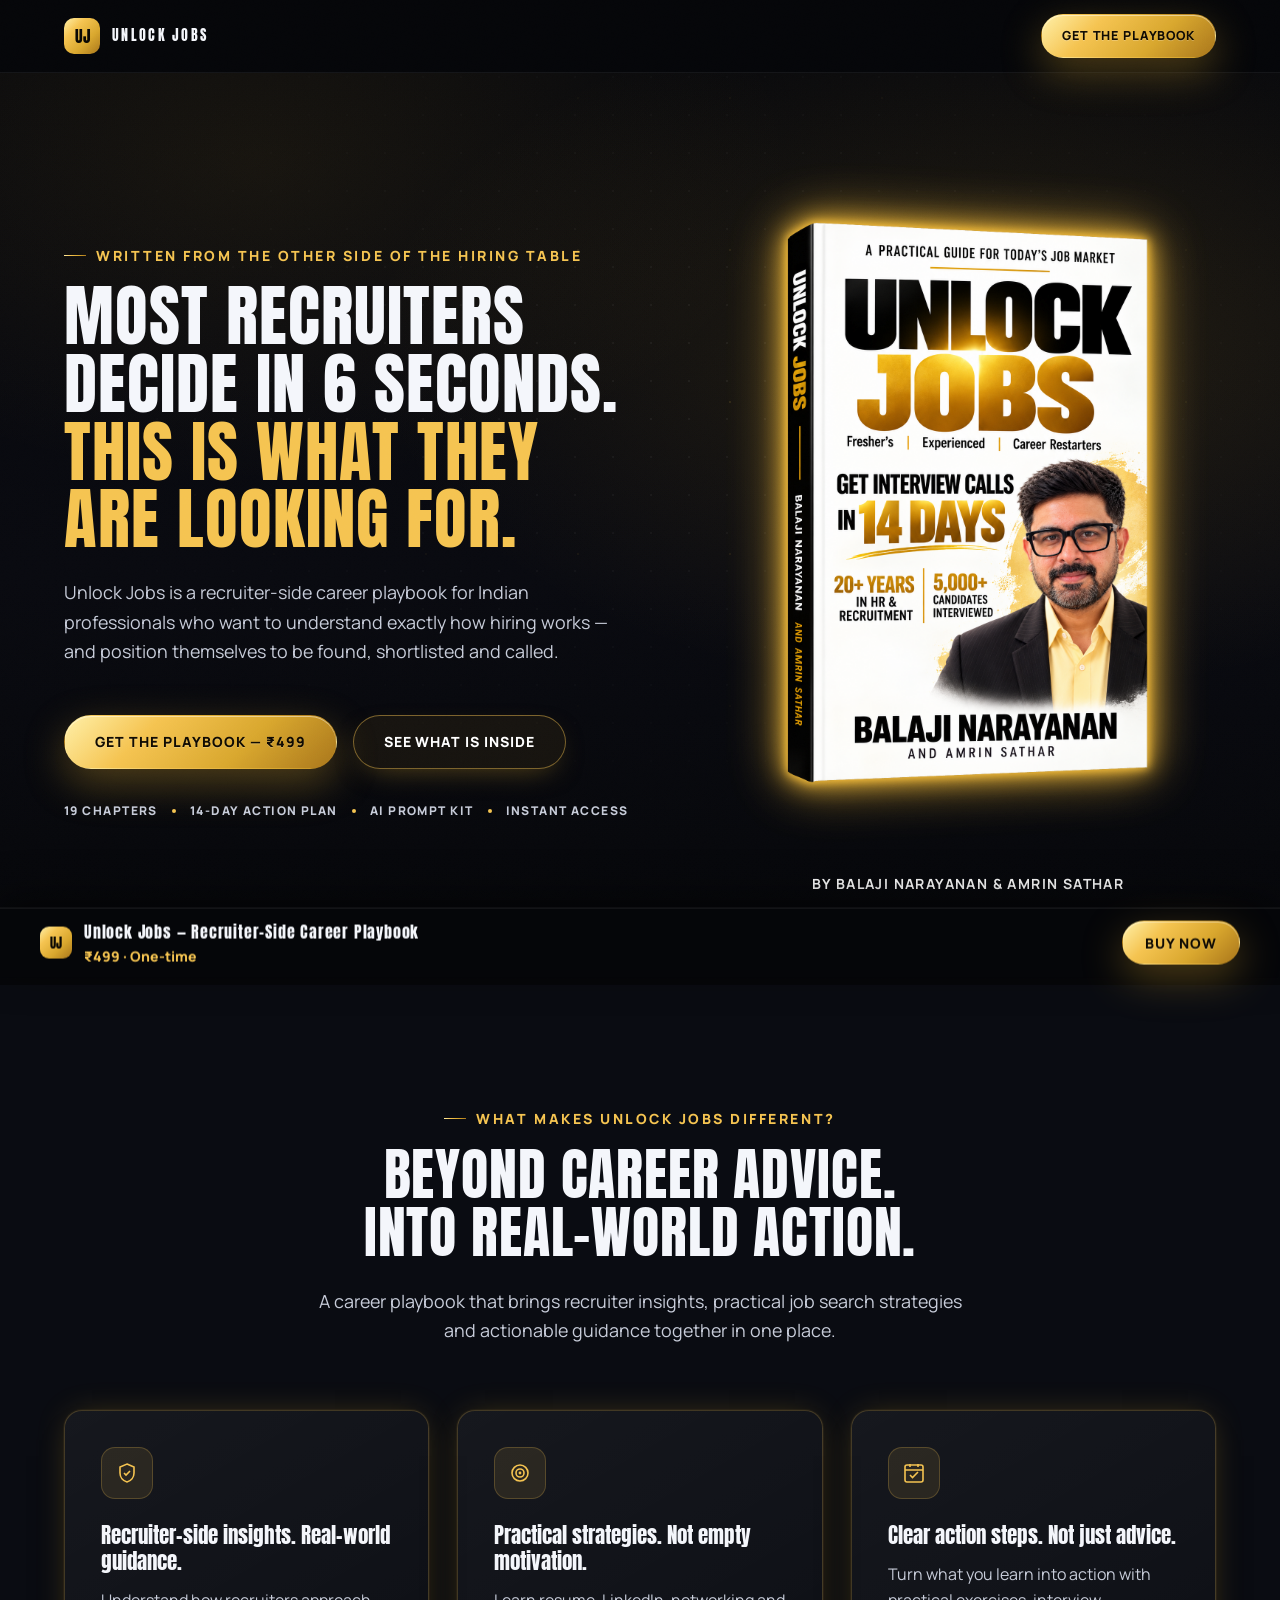
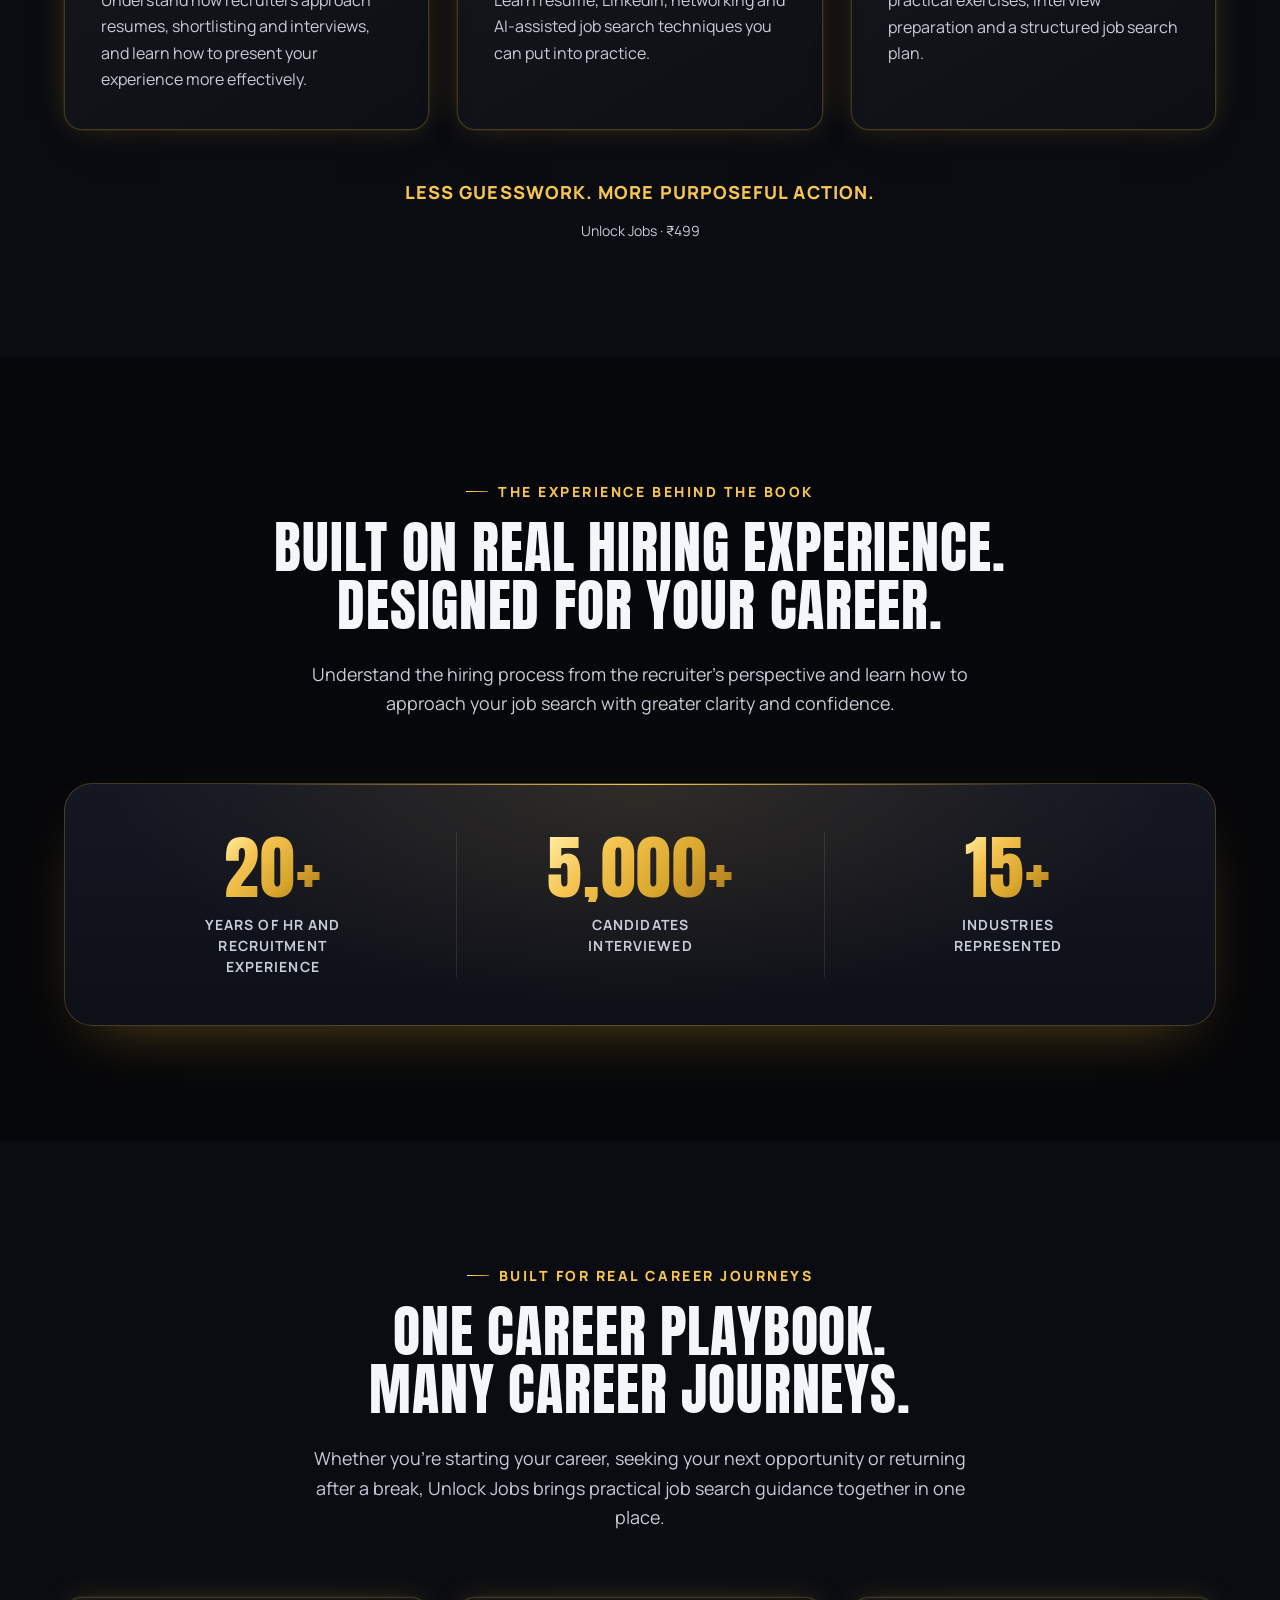
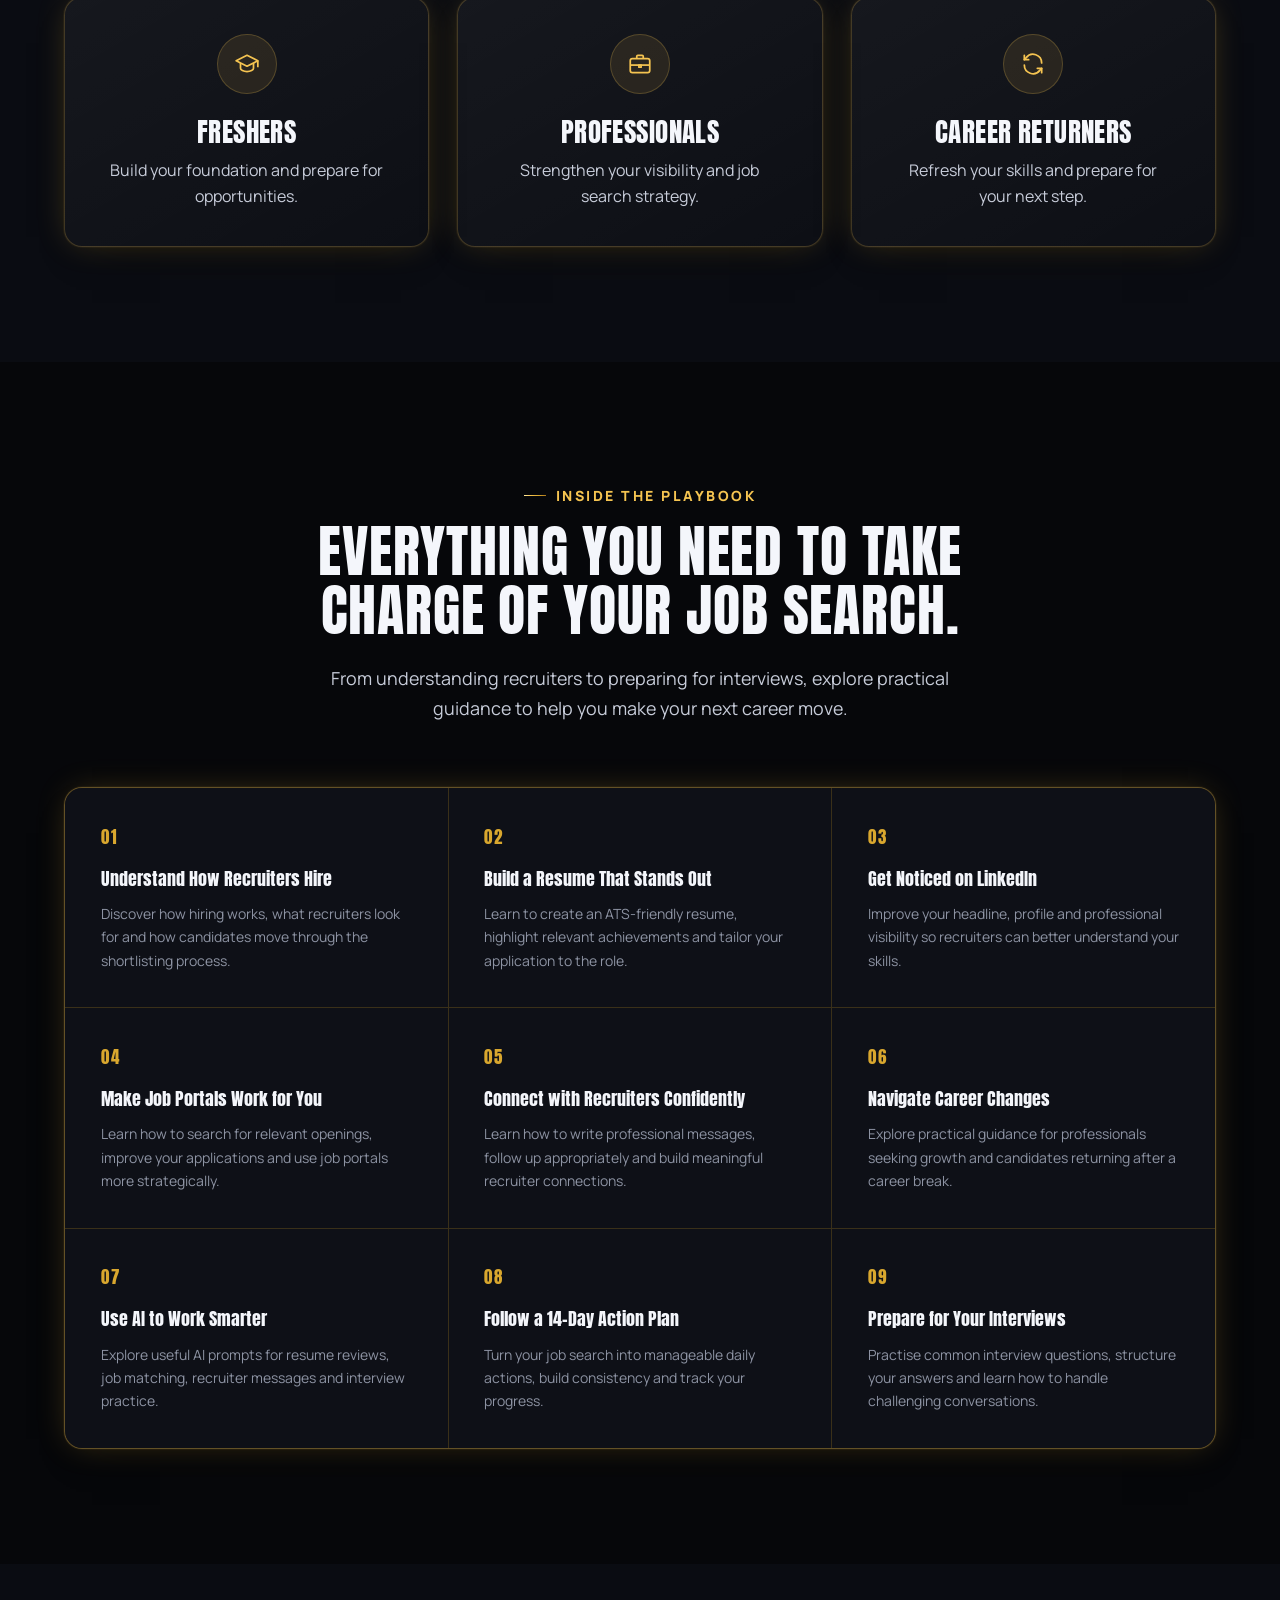
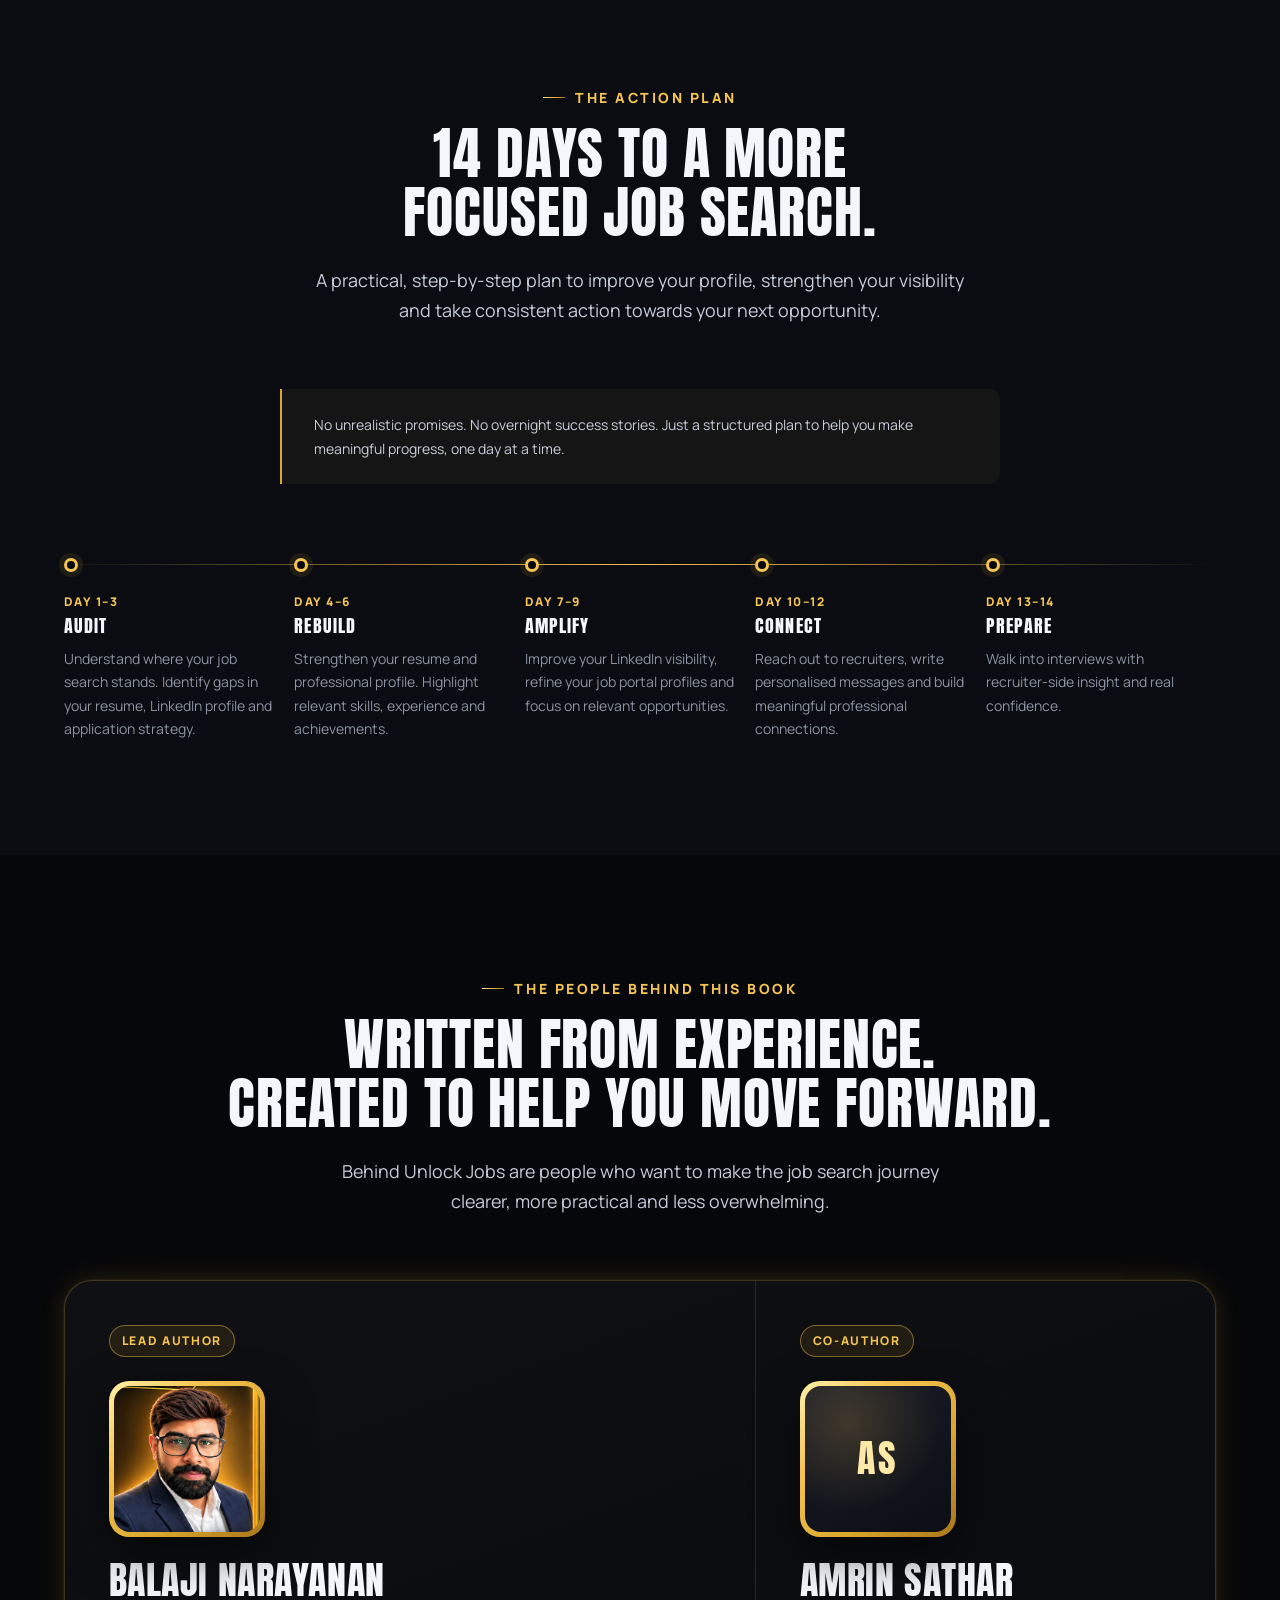
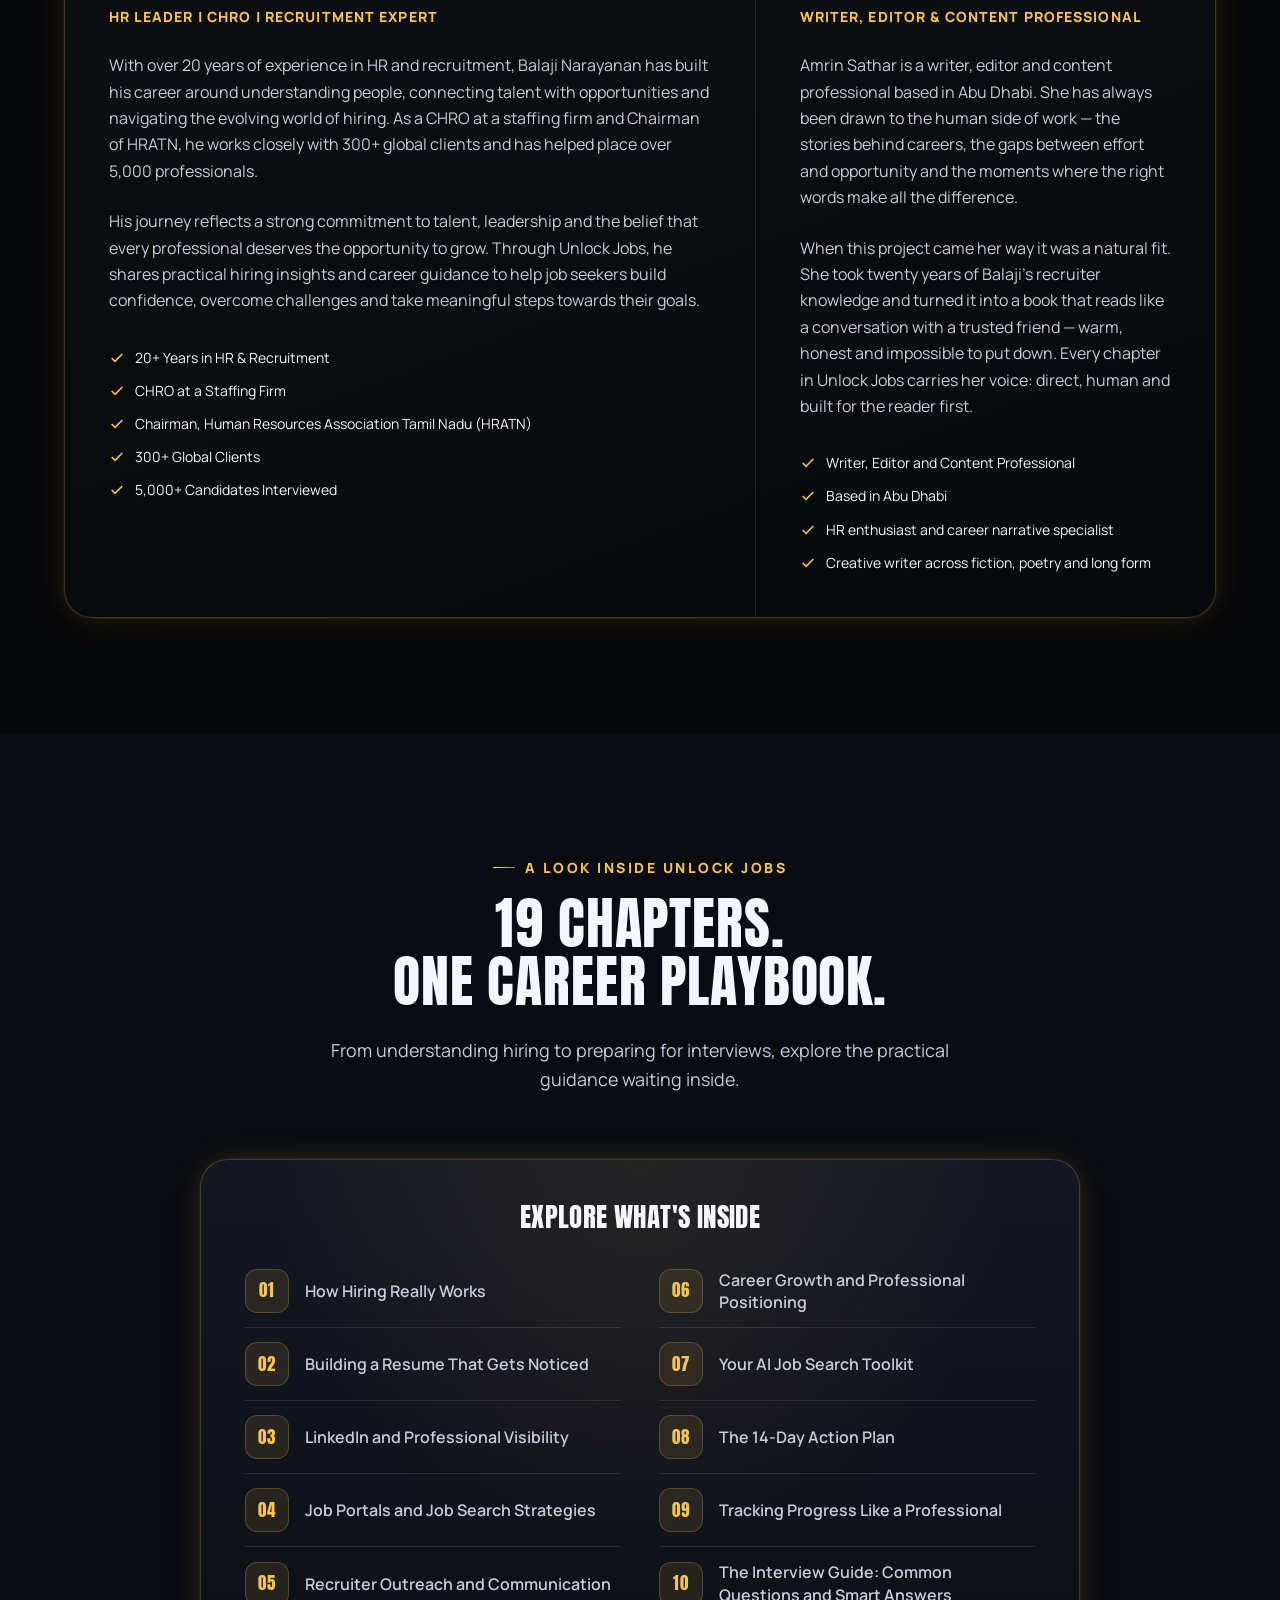
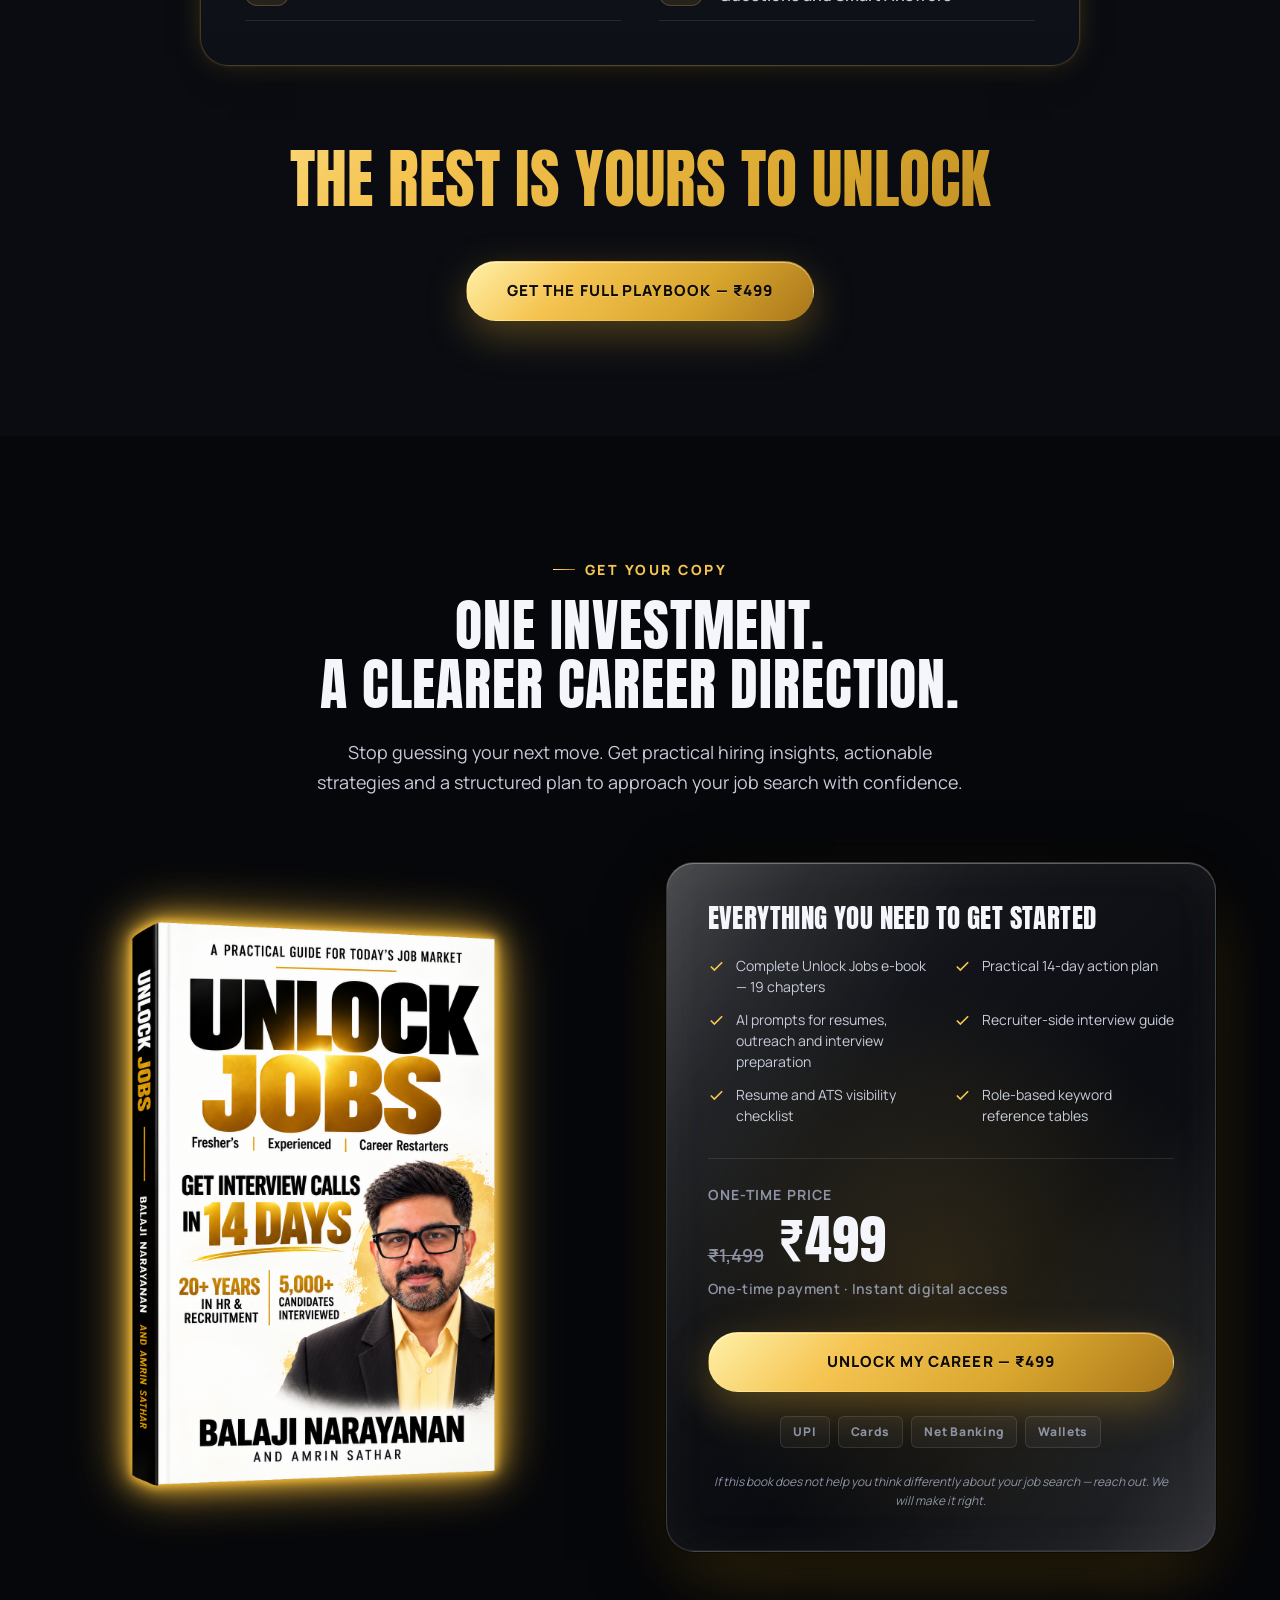
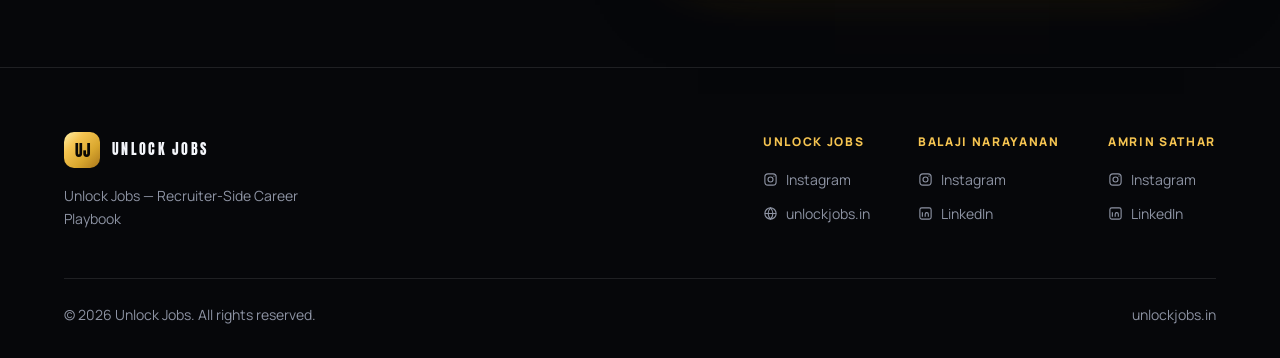
==== commit 54e900c0: "corrections and new cover images updated" ====
--- a/index-new.html
+++ b/index-new.html
@@ -1,499 +1,539 @@
-<!doctype html>
-<html lang="en">
-<head>
-  <meta charset="UTF-8" />
-  <meta name="viewport" content="width=device-width, initial-scale=1.0" />
-  <title>Unlock Jobs — A Recruiter-Side Career Playbook</title>
-  <meta
-    name="description"
-    content="Most recruiters decide in 6 seconds. Unlock Jobs is a recruiter-side career playbook for Indian professionals — 19 chapters, a 14-day action plan and an AI prompt kit that make you findable, shortlisted and called."
-  />
-  <link rel="preconnect" href="https://fonts.googleapis.com" />
-  <link rel="preconnect" href="https://fonts.gstatic.com" crossorigin />
-  <link rel="stylesheet" href="unlock-jobs-style.css" />
-</head>
-<body id="top">
-
-  <header class="site-header">
-    <div class="container site-header__inner">
-      <a class="brand" href="#top">
-        <span class="brand__mark">UJ</span>
-        <span class="brand__name">UNLOCK JOBS</span>
-      </a>
-      <a href="#checkout" class="btn btn--primary btn--sm">Get the Playbook</a>
-    </div>
-  </header>
-
-  <!-- ============ 1. HERO ============ -->
-  <section class="hero">
-    <div class="hero__bg" aria-hidden="true"></div>
-
-    <div class="container">
-      <div class="hero__grid">
-        <div class="hero__content">
-          <p class="eyebrow reveal">Written from the other side of the hiring table</p>
-
-          <h1 class="hero__headline reveal">
-            Most recruiters decide in 6 seconds.<br />
-            <span class="line-2">This is what they are looking for.</span>
-          </h1>
-
-          <p class="lead hero__lead reveal">
-            Unlock Jobs is a recruiter-side career playbook for Indian professionals who want to
-            understand exactly how hiring works — and position themselves to be found, shortlisted
-            and called.
-          </p>
-
-          <div class="cta-group reveal">
-            <a href="#checkout" class="btn btn--primary">Get the Playbook — ₹499</a>
-            <a href="#inside" class="btn btn--secondary">See What Is Inside</a>
-          </div>
-
-          <ul class="trust-strip reveal">
-            <li>19 Chapters</li>
-            <li>14-Day Action Plan</li>
-            <li>AI Prompt Kit</li>
-            <li>Instant Access</li>
-          </ul>
-        </div>
-
-        <div class="hero__book reveal">
-          <figure class="book-figure">
-            <span class="book-shot">
-              <img
-                class="book-photo"
-                src="book-cover.png"
-                alt="Unlock Jobs — Get Interview Calls in 14 Days, by Balaji Narayanan with Amrin Sathar"
-              />
-            </span>
-            <figcaption class="book-byline">By Balaji Narayanan &amp; Amrin Sathar</figcaption>
-          </figure>
-        </div>
-      </div>
-    </div>
-  </section>
-
-  <!-- ============ 2. WHY IT WORKS ============ -->
-  <section class="section section--alt" id="why">
-    <div class="container">
-      <div class="section-head center reveal">
-        <p class="eyebrow">Why this book is different</p>
-        <h2>Not another career book.<br />A recruiter's insider playbook.</h2>
-      </div>
-
-      <div class="grid-3">
-        <article class="card benefit-card reveal">
-          <span class="benefit-card__icon">
-            <svg viewBox="0 0 24 24" fill="none" stroke="currentColor" stroke-width="1.6"><path d="M12 3l7 3v6c0 4.5-3 8-7 9-4-1-7-4.5-7-9V6l7-3z"/><path d="M9 12l2 2 4-4"/></svg>
-          </span>
-          <h3>Written from the hiring side</h3>
-          <p>
-            Twenty years of reviewing resumes, shortlisting candidates and sitting across the table —
-            turned into a step by step guide for the person on the other side.
-          </p>
-        </article>
-
-        <article class="card benefit-card reveal">
-          <span class="benefit-card__icon">
-            <svg viewBox="0 0 24 24" fill="none" stroke="currentColor" stroke-width="1.6"><circle cx="12" cy="12" r="8"/><circle cx="12" cy="12" r="4"/><circle cx="12" cy="12" r=".6" fill="currentColor"/></svg>
-          </span>
-          <h3>Built for visibility. Not motivation.</h3>
-          <p>
-            No generic pep talks. The exact resume, ATS, LinkedIn and outreach fixes that make
-            recruiters stop scrolling and start calling.
-          </p>
-        </article>
-
-        <article class="card benefit-card reveal">
-          <span class="benefit-card__icon">
-            <svg viewBox="0 0 24 24" fill="none" stroke="currentColor" stroke-width="1.6"><rect x="3" y="4" width="18" height="17" rx="2"/><path d="M3 9h18M8 3v3M16 3v3"/><path d="M8 14l2.5 2.5L16 11"/></svg>
-          </span>
-          <h3>Action. Not just advice.</h3>
-          <p>
-            Every chapter ends with something to do — not just something to know. Finish the book
-            knowing exactly what to do on Monday morning.
-          </p>
-        </article>
-      </div>
-    </div>
-  </section>
-
-  <!-- ============ 3. VALIDATION ============ -->
-  <section class="section" id="proof">
-    <div class="container">
-      <div class="section-head center reveal">
-        <p class="eyebrow">What readers are saying</p>
-        <h2>Real results.<br />Real professionals.<br />Real industries.</h2>
-      </div>
-
-      <p class="proof-strip reveal">
-        Read by professionals across IT, Finance, HR, Marketing, Operations and 15+ other industries
-        across India
-      </p>
-
-      <div class="proof-grid">
-        <div class="video-frame reveal" role="button" tabindex="0" aria-label="Play the 4 minute insider guide">
-          <span class="video-frame__badge">4 MIN GUIDE</span>
-          <span class="video-frame__play" aria-hidden="true">
-            <svg viewBox="0 0 24 24"><path d="M8 5v14l11-7z"/></svg>
-          </span>
-          <span class="video-frame__caption">
-            4 minute insider guide — what a recruiter actually sees when they open your resume
-          </span>
-        </div>
-
-        <div class="testimonial-list">
-          <figure class="card testimonial reveal">
-            <span class="testimonial__mark" aria-hidden="true">&ldquo;</span>
-            <blockquote class="testimonial__quote">
-              I finally understood why my resume was getting filtered before a human ever read it.
-              Fixed my ATS formatting in one evening. Got a recruiter call three days later.
-            </blockquote>
-            <figcaption class="testimonial__author"><strong>Rahul</strong> · Software Engineer · Bengaluru</figcaption>
-          </figure>
-
-          <figure class="card testimonial reveal">
-            <span class="testimonial__mark" aria-hidden="true">&ldquo;</span>
-            <blockquote class="testimonial__quote">
-              The LinkedIn changes alone got me three recruiter messages in a week. After six months
-              of complete silence. I could not believe it was that simple.
-            </blockquote>
-            <figcaption class="testimonial__author"><strong>Priya</strong> · Marketing Manager · Pune</figcaption>
-          </figure>
-
-          <figure class="card testimonial reveal">
-            <span class="testimonial__mark" aria-hidden="true">&ldquo;</span>
-            <blockquote class="testimonial__quote">
-              This does not read like a career book. It reads like what a recruiter would tell you if
-              they actually wanted to help you. That is exactly what it is.
-            </blockquote>
-            <figcaption class="testimonial__author"><strong>Divya</strong> · Career Returner · Chennai</figcaption>
-          </figure>
-        </div>
-      </div>
-    </div>
-  </section>
-
-  <!-- ============ 4. NINE MODULES ============ -->
-  <section class="section section--alt" id="inside">
-    <div class="container">
-      <div class="section-head center reveal">
-        <p class="eyebrow">What is inside</p>
-        <h2>Everything between where you are now<br />and getting shortlisted.</h2>
-      </div>
-
-      <div class="module-grid reveal">
-        <article class="module-item">
-          <span class="module-item__index">01</span>
-          <h3>How Hiring Really Works</h3>
-          <p>See the hiring system the way a recruiter sees it — as a funnel, not a form. After this you will never apply the same way again.</p>
-        </article>
-        <article class="module-item">
-          <span class="module-item__index">02</span>
-          <h3>A Resume That Gets Noticed</h3>
-          <p>Positioning, ATS formatting and job description matching that puts your profile in front of the right people.</p>
-        </article>
-        <article class="module-item">
-          <span class="module-item__index">03</span>
-          <h3>LinkedIn and Visibility</h3>
-          <p>A profile recruiters actually find and message — built around how they search, not how you want to be seen.</p>
-        </article>
-        <article class="module-item">
-          <span class="module-item__index">04</span>
-          <h3>Mastering India's Job Portals</h3>
-          <p>Naukri, LinkedIn and beyond — how to make every platform work for you simultaneously.</p>
-        </article>
-        <article class="module-item">
-          <span class="module-item__index">05</span>
-          <h3>Recruiter Outreach</h3>
-          <p>Why your response rate is low and the exact scripts and strategies to fix it without sounding desperate.</p>
-        </article>
-        <article class="module-item">
-          <span class="module-item__index">06</span>
-          <h3>Employed and Returning</h3>
-          <p>Whether you are stuck inside your current role or coming back after a break — your visibility strategy starts here.</p>
-        </article>
-        <article class="module-item">
-          <span class="module-item__index">07</span>
-          <h3>AI as Your Career Partner</h3>
-          <p>Prompts, tools and workflows that save hours and sharpen every application — used responsibly.</p>
-        </article>
-        <article class="module-item">
-          <span class="module-item__index">08</span>
-          <h3>The 14-Day Action Plan</h3>
-          <p>Convert every insight into specific daily action. No vague advice. Just a clear sequence of what to do next.</p>
-        </article>
-        <article class="module-item">
-          <span class="module-item__index">09</span>
-          <h3>A Recruiter's Final Gift</h3>
-          <p>Real interview guidance from the other side of the table — what actually gets candidates hired in the room.</p>
-        </article>
-      </div>
-    </div>
-  </section>
-
-  <!-- ============ 5. 14-DAY TIMELINE ============ -->
-  <section class="section" id="plan">
-    <div class="container">
-      <div class="section-head center reveal">
-        <p class="eyebrow">The action plan</p>
-        <h2>Your 14-Day transformation.<br />Day by day. Step by step.</h2>
-      </div>
-
-      <p class="disclaimer reveal">
-        This is not a promise of a job in 14 days. It is a complete clarity on what to do every
-        single day to become better positioned and more discoverable.
-      </p>
-
-      <div class="timeline reveal">
-        <div class="timeline__item">
-          <span class="timeline__dot"></span>
-          <span class="timeline__day">Day 1–3</span>
-          <h3 class="timeline__title">Audit</h3>
-          <p class="timeline__desc">Diagnose exactly why you are invisible. Resume, ATS, LinkedIn and portal audit.</p>
-        </div>
-        <div class="timeline__item">
-          <span class="timeline__dot"></span>
-          <span class="timeline__day">Day 4–6</span>
-          <h3 class="timeline__title">Rebuild</h3>
-          <p class="timeline__desc">Rewrite your resume and profile around what recruiters actually scan for.</p>
-        </div>
-        <div class="timeline__item">
-          <span class="timeline__dot"></span>
-          <span class="timeline__day">Day 7–9</span>
-          <h3 class="timeline__title">Amplify</h3>
-          <p class="timeline__desc">Fix your LinkedIn and portal visibility so recruiters find you before you even apply.</p>
-        </div>
-        <div class="timeline__item">
-          <span class="timeline__dot"></span>
-          <span class="timeline__day">Day 10–12</span>
-          <h3 class="timeline__title">Outreach</h3>
-          <p class="timeline__desc">Reach recruiters directly using the scripts, formulas and AI prompts inside.</p>
-        </div>
-        <div class="timeline__item">
-          <span class="timeline__dot"></span>
-          <span class="timeline__day">Day 13–14</span>
-          <h3 class="timeline__title">Prepare</h3>
-          <p class="timeline__desc">Walk into interviews with recruiter-side insight and real confidence.</p>
-        </div>
-      </div>
-    </div>
-  </section>
-
-  <!-- ============ 6. AUTHORS ============ -->
-  <section class="section section--alt" id="authors">
-    <div class="container">
-      <div class="section-head center reveal">
-        <p class="eyebrow">The people behind this book</p>
-        <h2>Written by someone who has been<br />on both sides of the hiring table.</h2>
-      </div>
-
-      <div class="author-grid reveal">
-        <article class="author-card">
-          <span class="author-card__role">Lead Author</span>
-          <div class="author-card__frame">
-            <div class="author-card__photo" role="img" aria-label="Portrait of Balaji Narayanan"></div>
-          </div>
-          <h3 class="author-card__name">Balaji Narayanan</h3>
-          <p class="author-card__title">20+ Years in HR &amp; Recruitment</p>
-          <p class="author-card__bio">
-            Balaji Narayanan has spent over twenty years on the hiring side of the table — reviewing
-            resumes, designing shortlisting systems, training recruiters and interviewing thousands
-            of candidates across industries. As Chairman of HRATN and Founder of TalentGigs he has
-            worked with 300+ companies and helped place 5,000+ professionals. Unlock Jobs distills
-            that insider knowledge into a playbook built for the candidate — not the company.
-          </p>
-          <ul class="cred-list">
-            <li><svg viewBox="0 0 24 24" fill="none" stroke="currentColor" stroke-width="2.4"><path d="M20 6L9 17l-5-5"/></svg> 20+ Years in HR and Recruitment</li>
-            <li><svg viewBox="0 0 24 24" fill="none" stroke="currentColor" stroke-width="2.4"><path d="M20 6L9 17l-5-5"/></svg> Chairman, HRATN</li>
-            <li><svg viewBox="0 0 24 24" fill="none" stroke="currentColor" stroke-width="2.4"><path d="M20 6L9 17l-5-5"/></svg> Founder, TalentGigs</li>
-            <li><svg viewBox="0 0 24 24" fill="none" stroke="currentColor" stroke-width="2.4"><path d="M20 6L9 17l-5-5"/></svg> 5,000+ Candidates Placed</li>
-            <li><svg viewBox="0 0 24 24" fill="none" stroke="currentColor" stroke-width="2.4"><path d="M20 6L9 17l-5-5"/></svg> 300+ Companies Served</li>
-          </ul>
-        </article>
-
-        <article class="author-card">
-          <span class="author-card__role">Co-Author</span>
-          <div class="author-card__frame">
-            <div class="author-card__monogram" role="img" aria-label="Portrait of Amrin Sathar">AS</div>
-          </div>
-          <h3 class="author-card__name">Amrin Sathar</h3>
-          <p class="author-card__title">Writer, Editor &amp; Content Professional</p>
-          <p class="author-card__bio">
-            Amrin Sathar is a writer, editor and content professional based in Abu Dhabi. She has
-            always been drawn to the human side of work — the stories behind careers, the gaps
-            between effort and opportunity and the moments where the right words make all the
-            difference.
-          </p>
-          <p class="author-card__bio">
-            When this project came her way it was a natural fit. She took twenty years of Balaji's
-            recruiter knowledge and turned it into a book that reads like a conversation with a
-            trusted friend — warm, honest and impossible to put down. Every chapter in Unlock Jobs
-            carries her voice: direct, human and built for the reader first.
-          </p>
-          <ul class="cred-list">
-            <li><svg viewBox="0 0 24 24" fill="none" stroke="currentColor" stroke-width="2.4"><path d="M20 6L9 17l-5-5"/></svg> Writer, Editor and Content Professional</li>
-            <li><svg viewBox="0 0 24 24" fill="none" stroke="currentColor" stroke-width="2.4"><path d="M20 6L9 17l-5-5"/></svg> Based in Abu Dhabi</li>
-            <li><svg viewBox="0 0 24 24" fill="none" stroke="currentColor" stroke-width="2.4"><path d="M20 6L9 17l-5-5"/></svg> HR enthusiast and career narrative specialist</li>
-            <li><svg viewBox="0 0 24 24" fill="none" stroke="currentColor" stroke-width="2.4"><path d="M20 6L9 17l-5-5"/></svg> Creative writer across fiction, poetry and long form</li>
-          </ul>
-        </article>
-      </div>
-    </div>
-  </section>
-
-  <!-- ============ 7. LOOK INSIDE ============ -->
-  <section class="section" id="preview">
-    <div class="container">
-      <div class="section-head center reveal">
-        <p class="eyebrow">A preview</p>
-        <h2>Flip through the first pages.</h2>
-        <p class="lead center">This is not a summary. This is what the book actually looks like inside.</p>
-      </div>
-
-      <div class="spread-wrap reveal">
-        <div class="spread">
-          <div class="spread__page spread__page--left">
-            <p class="spread__chapter">Chapter 01</p>
-            <h3>How Hiring Really Works</h3>
-            <p>
-              Great candidates get filtered before anyone reads them. The gap is almost never your
-              skill — it is that the system cannot see, understand or correctly position your value.
-              Before we fix your resume or your profile you need to see hiring the way a recruiter
-              sees it.
-            </p>
-            <p class="spread__page-num">Page 12</p>
-          </div>
-
-          <div class="spread__page spread__page--right">
-            <p class="spread__chapter">Chapter 08</p>
-            <h3>The 14-Day Action Plan</h3>
-            <p>
-              You should not finish this book thinking that was interesting. You should finish
-              knowing exactly what to do on Monday morning. This chapter converts everything into
-              fourteen days of specific sequenced action — audit, rebuild, amplify, outreach,
-              prepare.
-            </p>
-            <p class="spread__page-num">Page 104</p>
-          </div>
-        </div>
-      </div>
-
-      <p class="unlock-line gradient-gold-text reveal">The rest is yours to unlock</p>
-      <div class="unlock-cta reveal">
-        <a href="#checkout" class="btn btn--primary btn--lg">Get the Full Playbook — ₹499</a>
-      </div>
-    </div>
-  </section>
-
-  <!-- ============ 8. CHECKOUT ============ -->
-  <section class="section section--alt" id="checkout">
-    <div class="container">
-      <div class="section-head center reveal">
-        <p class="eyebrow">Get your copy</p>
-        <h2>One investment.<br />A career that works harder for you.</h2>
-      </div>
-
-      <div class="checkout-grid">
-        <div class="reveal">
-          <span class="book-shot">
-            <img class="book-photo" src="book-cover.png" alt="Unlock Jobs book cover" />
-          </span>
-        </div>
-
-        <div class="checkout-card reveal">
-          <ul class="include-list">
-            <li><svg viewBox="0 0 24 24" fill="none" stroke="currentColor" stroke-width="2.4"><path d="M20 6L9 17l-5-5"/></svg> Full Unlock Jobs ebook — 19 chapters</li>
-            <li><svg viewBox="0 0 24 24" fill="none" stroke="currentColor" stroke-width="2.4"><path d="M20 6L9 17l-5-5"/></svg> The 14-Day Action Blueprint</li>
-            <li><svg viewBox="0 0 24 24" fill="none" stroke="currentColor" stroke-width="2.4"><path d="M20 6L9 17l-5-5"/></svg> AI Prompt Kit for resumes, outreach and prep</li>
-            <li><svg viewBox="0 0 24 24" fill="none" stroke="currentColor" stroke-width="2.4"><path d="M20 6L9 17l-5-5"/></svg> Resume and ATS visibility checklist</li>
-            <li><svg viewBox="0 0 24 24" fill="none" stroke="currentColor" stroke-width="2.4"><path d="M20 6L9 17l-5-5"/></svg> Recruiter-side interview guide</li>
-            <li><svg viewBox="0 0 24 24" fill="none" stroke="currentColor" stroke-width="2.4"><path d="M20 6L9 17l-5-5"/></svg> Keyword reference tables by role</li>
-            <li><svg viewBox="0 0 24 24" fill="none" stroke="currentColor" stroke-width="2.4"><path d="M20 6L9 17l-5-5"/></svg> Recruiter perspective you cannot get anywhere else</li>
-            <li><svg viewBox="0 0 24 24" fill="none" stroke="currentColor" stroke-width="2.4"><path d="M20 6L9 17l-5-5"/></svg> Instant access — lifetime updates</li>
-          </ul>
-
-          <div class="price-row">
-            <span class="price-old">₹1,499</span>
-            <span class="price-now">₹499</span>
-          </div>
-          <span class="cta-note">One-time payment · Instant digital access</span>
-
-          <a href="#" class="btn btn--primary btn--block btn--lg">Unlock My Career — ₹499</a>
-
-          <div class="payment-methods">
-            <span>UPI</span>
-            <span>Cards</span>
-            <span>Net Banking</span>
-            <span>Wallets</span>
-          </div>
-
-          <p class="risk-note">
-            If this book does not help you think differently about your job search — reach out. We
-            will make it right.
-          </p>
-        </div>
-      </div>
-    </div>
-  </section>
-
-  <!-- ============ FOOTER ============ -->
-  <footer class="site-footer">
-    <div class="container">
-      <div class="site-footer__top">
-        <div>
-          <a class="brand" href="#top">
-            <span class="brand__mark">UJ</span>
-            <span class="brand__name">UNLOCK JOBS</span>
-          </a>
-          <p class="footer-tagline">Unlock Jobs — Recruiter-Side Career Playbook</p>
-        </div>
-
-        <nav class="footer-links" aria-label="Social links">
-          <div>
-            <h4>Unlock Jobs</h4>
-            <ul>
-              <li><a href="#"><svg viewBox="0 0 24 24" fill="none" stroke="currentColor" stroke-width="1.8"><rect x="3" y="3" width="18" height="18" rx="5"/><circle cx="12" cy="12" r="4"/><circle cx="17.5" cy="6.5" r="1" fill="currentColor" stroke="none"/></svg> Instagram</a></li>
-              <li><a href="https://unlockjobs.in"><svg viewBox="0 0 24 24" fill="none" stroke="currentColor" stroke-width="1.8"><circle cx="12" cy="12" r="9"/><path d="M3 12h18M12 3c2.5 2.7 3.8 5.8 3.8 9S14.5 18.3 12 21c-2.5-2.7-3.8-5.8-3.8-9S9.5 5.7 12 3z"/></svg> unlockjobs.in</a></li>
-            </ul>
-          </div>
-
-          <div>
-            <h4>Balaji Narayanan</h4>
-            <ul>
-              <li><a href="#"><svg viewBox="0 0 24 24" fill="none" stroke="currentColor" stroke-width="1.8"><rect x="3" y="3" width="18" height="18" rx="5"/><circle cx="12" cy="12" r="4"/><circle cx="17.5" cy="6.5" r="1" fill="currentColor" stroke="none"/></svg> Instagram</a></li>
-              <li><a href="#"><svg viewBox="0 0 24 24" fill="none" stroke="currentColor" stroke-width="1.8"><rect x="3" y="3" width="18" height="18" rx="3"/><path d="M7 10v7M7 7v.01M11.5 17v-4a2.5 2.5 0 015 0v4"/></svg> LinkedIn</a></li>
-            </ul>
-          </div>
-
-          <div>
-            <h4>Amrin Sathar</h4>
-            <ul>
-              <li><a href="#"><svg viewBox="0 0 24 24" fill="none" stroke="currentColor" stroke-width="1.8"><rect x="3" y="3" width="18" height="18" rx="5"/><circle cx="12" cy="12" r="4"/><circle cx="17.5" cy="6.5" r="1" fill="currentColor" stroke="none"/></svg> Instagram</a></li>
-              <li><a href="#"><svg viewBox="0 0 24 24" fill="none" stroke="currentColor" stroke-width="1.8"><rect x="3" y="3" width="18" height="18" rx="3"/><path d="M7 10v7M7 7v.01M11.5 17v-4a2.5 2.5 0 015 0v4"/></svg> LinkedIn</a></li>
-            </ul>
-          </div>
-        </nav>
-      </div>
-
-      <div class="site-footer__bottom">
-        <p>© 2026 Unlock Jobs. All rights reserved.</p>
-        <p><a href="https://unlockjobs.in">unlockjobs.in</a></p>
-      </div>
-    </div>
-  </footer>
-
-  <div class="sticky-cta" id="stickyCta">
-    <div class="sticky-cta__info">
-      <span class="sticky-cta__mark">UJ</span>
-      <div>
-        <p class="sticky-cta__label">Unlock Jobs — Recruiter-Side Career Playbook</p>
-        <p class="sticky-cta__price">₹499 · One-time</p>
-      </div>
-    </div>
-    <a href="#checkout" class="btn btn--primary">Buy Now</a>
-  </div>
-
-  <script src="unlock-jobs-script.js"></script>
-</body>
-</html>
+<!doctype html>
+<html lang="en">
+<head>
+  <meta charset="UTF-8" />
+  <meta name="viewport" content="width=device-width, initial-scale=1.0" />
+  <title>Unlock Jobs — A Recruiter-Side Career Playbook</title>
+  <meta
+    name="description"
+    content="Most recruiters decide in 6 seconds. Unlock Jobs is a recruiter-side career playbook for Indian professionals — 19 chapters, a 14-day action plan and an AI prompt kit that make you findable, shortlisted and called."
+  />
+  <link rel="preconnect" href="https://fonts.googleapis.com" />
+  <link rel="preconnect" href="https://fonts.gstatic.com" crossorigin />
+  <link rel="stylesheet" href="unlock-jobs-style.css" />
+</head>
+<body id="top">
+
+  <header class="site-header">
+    <div class="container site-header__inner">
+      <a class="brand" href="#top">
+        <span class="brand__mark">UJ</span>
+        <span class="brand__name">UNLOCK JOBS</span>
+      </a>
+      <a href="#checkout" class="btn btn--primary btn--sm">Get the Playbook</a>
+    </div>
+  </header>
+
+  <!-- ============ 1. HERO ============ -->
+  <section class="hero">
+    <div class="hero__bg" aria-hidden="true"></div>
+
+    <div class="container">
+      <div class="hero__grid">
+        <div class="hero__content">
+          <p class="eyebrow reveal">Written from the other side of the hiring table</p>
+
+          <h1 class="hero__headline reveal">
+            Most recruiters decide in 6 seconds.<br />
+            <span class="line-2">This is what they are looking for.</span>
+          </h1>
+
+          <p class="lead hero__lead reveal">
+            Unlock Jobs is a recruiter-side career playbook for Indian professionals who want to
+            understand exactly how hiring works — and position themselves to be found, shortlisted
+            and called.
+          </p>
+
+          <div class="cta-group reveal">
+            <a href="#checkout" class="btn btn--primary">Get the Playbook — ₹499</a>
+            <a href="#inside" class="btn btn--secondary">See What Is Inside</a>
+          </div>
+
+          <ul class="trust-strip reveal">
+            <li>19 Chapters</li>
+            <li>14-Day Action Plan</li>
+            <li>AI Prompt Kit</li>
+            <li>Instant Access</li>
+          </ul>
+        </div>
+
+        <div class="hero__book reveal">
+          <figure class="book-figure">
+            <span class="book-shot">
+              <img
+                class="book-photo"
+                src="books-cover.png"
+                alt="Unlock Jobs — Get Interview Calls in 14 Days, by Balaji Narayanan with Amrin Sathar"
+              />
+            </span>
+            <figcaption class="book-byline">By Balaji Narayanan &amp; Amrin Sathar</figcaption>
+          </figure>
+        </div>
+      </div>
+    </div>
+  </section>
+
+  <!-- ============ 2. WHY IT WORKS ============ -->
+  <section class="section section--alt" id="why">
+    <div class="container">
+      <div class="section-head center reveal">
+        <p class="eyebrow">What makes Unlock Jobs different?</p>
+        <h2>Beyond career advice.<br />Into real-world action.</h2>
+        <p class="lead center">A career playbook that brings recruiter insights, practical job search strategies and actionable guidance together in one place.</p>
+      </div>
+
+      <div class="grid-3">
+        <article class="card benefit-card reveal">
+          <span class="benefit-card__icon">
+            <svg viewBox="0 0 24 24" fill="none" stroke="currentColor" stroke-width="1.6"><path d="M12 3l7 3v6c0 4.5-3 8-7 9-4-1-7-4.5-7-9V6l7-3z"/><path d="M9 12l2 2 4-4"/></svg>
+          </span>
+          <h3>Recruiter-side insights. Real-world guidance.</h3>
+          <p>
+            Understand how recruiters approach resumes, shortlisting and interviews, and learn how to
+            present your experience more effectively.
+          </p>
+        </article>
+
+        <article class="card benefit-card reveal">
+          <span class="benefit-card__icon">
+            <svg viewBox="0 0 24 24" fill="none" stroke="currentColor" stroke-width="1.6"><circle cx="12" cy="12" r="8"/><circle cx="12" cy="12" r="4"/><circle cx="12" cy="12" r=".6" fill="currentColor"/></svg>
+          </span>
+          <h3>Practical strategies. Not empty motivation.</h3>
+          <p>
+            Learn resume, LinkedIn, networking and AI-assisted job search techniques you can put
+            into practice.
+          </p>
+        </article>
+
+        <article class="card benefit-card reveal">
+          <span class="benefit-card__icon">
+            <svg viewBox="0 0 24 24" fill="none" stroke="currentColor" stroke-width="1.6"><rect x="3" y="4" width="18" height="17" rx="2"/><path d="M3 9h18M8 3v3M16 3v3"/><path d="M8 14l2.5 2.5L16 11"/></svg>
+          </span>
+          <h3>Clear action steps. Not just advice.</h3>
+          <p>
+            Turn what you learn into action with practical exercises, interview preparation and a
+            structured job search plan.
+          </p>
+        </article>
+      </div>
+
+      <div class="why-closer reveal">
+        <p class="why-closer__tagline">Less guesswork. More purposeful action.</p>
+        <p class="why-closer__meta">Unlock Jobs · ₹499</p>
+      </div>
+    </div>
+  </section>
+
+  <!-- ============ 3. VALIDATION ============ -->
+  <section class="section" id="proof">
+    <div class="container">
+      <div class="section-head center reveal">
+        <p class="eyebrow">The experience behind the book</p>
+        <h2>Built on real hiring experience.<br />Designed for your career.</h2>
+        <p class="lead center">Understand the hiring process from the recruiter's perspective and learn how to approach your job search with greater clarity and confidence.</p>
+      </div>
+
+      <dl class="stat-panel reveal">
+        <div class="stat">
+          <dt class="stat__label">Years of HR and recruitment experience</dt>
+          <dd class="stat__value">20+</dd>
+        </div>
+        <div class="stat">
+          <dt class="stat__label">Candidates interviewed</dt>
+          <dd class="stat__value">5,000+</dd>
+        </div>
+        <div class="stat">
+          <dt class="stat__label">Industries represented</dt>
+          <dd class="stat__value">15+</dd>
+        </div>
+      </dl>
+    </div>
+  </section>
+
+  <!-- ============ 3b. CAREER JOURNEYS ============ -->
+  <section class="section section--alt" id="journeys">
+    <div class="container">
+      <div class="section-head center reveal">
+        <p class="eyebrow">Built for real career journeys</p>
+        <h2>One career playbook.<br />Many career journeys.</h2>
+        <p class="lead center">Whether you're starting your career, seeking your next opportunity or returning after a break, Unlock Jobs brings practical job search guidance together in one place.</p>
+      </div>
+
+      <div class="grid-3">
+        <article class="card journey-card reveal">
+          <span class="benefit-card__icon">
+            <svg viewBox="0 0 24 24" fill="none" stroke="currentColor" stroke-width="1.6" stroke-linejoin="round"><path d="M2 9l10-5 10 5-10 5L2 9z"/><path d="M6 11v5c0 1.5 2.7 3 6 3s6-1.5 6-3v-5"/><path d="M22 9v6"/></svg>
+          </span>
+          <h3>Freshers</h3>
+          <p>Build your foundation and prepare for opportunities.</p>
+        </article>
+
+        <article class="card journey-card reveal">
+          <span class="benefit-card__icon">
+            <svg viewBox="0 0 24 24" fill="none" stroke="currentColor" stroke-width="1.6" stroke-linejoin="round"><rect x="3" y="7" width="18" height="13" rx="2"/><path d="M9 7V5a1 1 0 0 1 1-1h4a1 1 0 0 1 1 1v2"/><path d="M3 13h18"/><path d="M11 13h2v2h-2z"/></svg>
+          </span>
+          <h3>Professionals</h3>
+          <p>Strengthen your visibility and job search strategy.</p>
+        </article>
+
+        <article class="card journey-card reveal">
+          <span class="benefit-card__icon">
+            <svg viewBox="0 0 24 24" fill="none" stroke="currentColor" stroke-width="1.6" stroke-linecap="round" stroke-linejoin="round"><path d="M20 11a8 8 0 0 0-14.3-4.9L4 8"/><path d="M4 4v4h4"/><path d="M4 13a8 8 0 0 0 14.3 4.9L20 16"/><path d="M20 20v-4h-4"/></svg>
+          </span>
+          <h3>Career returners</h3>
+          <p>Refresh your skills and prepare for your next step.</p>
+        </article>
+      </div>
+    </div>
+  </section>
+
+  <!-- ============ 4. NINE MODULES ============ -->
+  <section class="section" id="inside">
+    <div class="container">
+      <div class="section-head center reveal">
+        <p class="eyebrow">Inside the playbook</p>
+        <h2>Everything you need to take<br />charge of your job search.</h2>
+        <p class="lead center">From understanding recruiters to preparing for interviews, explore practical guidance to help you make your next career move.</p>
+      </div>
+
+      <div class="module-grid reveal">
+        <article class="module-item">
+          <span class="module-item__index">01</span>
+          <h3>Understand How Recruiters Hire</h3>
+          <p>Discover how hiring works, what recruiters look for and how candidates move through the shortlisting process.</p>
+        </article>
+        <article class="module-item">
+          <span class="module-item__index">02</span>
+          <h3>Build a Resume That Stands Out</h3>
+          <p>Learn to create an ATS-friendly resume, highlight relevant achievements and tailor your application to the role.</p>
+        </article>
+        <article class="module-item">
+          <span class="module-item__index">03</span>
+          <h3>Get Noticed on LinkedIn</h3>
+          <p>Improve your headline, profile and professional visibility so recruiters can better understand your skills.</p>
+        </article>
+        <article class="module-item">
+          <span class="module-item__index">04</span>
+          <h3>Make Job Portals Work for You</h3>
+          <p>Learn how to search for relevant openings, improve your applications and use job portals more strategically.</p>
+        </article>
+        <article class="module-item">
+          <span class="module-item__index">05</span>
+          <h3>Connect with Recruiters Confidently</h3>
+          <p>Learn how to write professional messages, follow up appropriately and build meaningful recruiter connections.</p>
+        </article>
+        <article class="module-item">
+          <span class="module-item__index">06</span>
+          <h3>Navigate Career Changes</h3>
+          <p>Explore practical guidance for professionals seeking growth and candidates returning after a career break.</p>
+        </article>
+        <article class="module-item">
+          <span class="module-item__index">07</span>
+          <h3>Use AI to Work Smarter</h3>
+          <p>Explore useful AI prompts for resume reviews, job matching, recruiter messages and interview practice.</p>
+        </article>
+        <article class="module-item">
+          <span class="module-item__index">08</span>
+          <h3>Follow a 14-Day Action Plan</h3>
+          <p>Turn your job search into manageable daily actions, build consistency and track your progress.</p>
+        </article>
+        <article class="module-item">
+          <span class="module-item__index">09</span>
+          <h3>Prepare for Your Interviews</h3>
+          <p>Practise common interview questions, structure your answers and learn how to handle challenging conversations.</p>
+        </article>
+      </div>
+    </div>
+  </section>
+
+  <!-- ============ 5. 14-DAY TIMELINE ============ -->
+  <section class="section section--alt" id="plan">
+    <div class="container">
+      <div class="section-head center reveal">
+        <p class="eyebrow">The action plan</p>
+        <h2>14 days to a more<br />focused job search.</h2>
+        <p class="lead center">A practical, step-by-step plan to improve your profile, strengthen your visibility and take consistent action towards your next opportunity.</p>
+      </div>
+
+      <p class="disclaimer reveal">
+        No unrealistic promises. No overnight success stories. Just a structured plan to help you
+        make meaningful progress, one day at a time.
+      </p>
+
+      <div class="timeline reveal">
+        <div class="timeline__item">
+          <span class="timeline__dot"></span>
+          <span class="timeline__day">Day 1–3</span>
+          <h3 class="timeline__title">Audit</h3>
+          <p class="timeline__desc">Understand where your job search stands. Identify gaps in your resume, LinkedIn profile and application strategy.</p>
+        </div>
+        <div class="timeline__item">
+          <span class="timeline__dot"></span>
+          <span class="timeline__day">Day 4–6</span>
+          <h3 class="timeline__title">Rebuild</h3>
+          <p class="timeline__desc">Strengthen your resume and professional profile. Highlight relevant skills, experience and achievements.</p>
+        </div>
+        <div class="timeline__item">
+          <span class="timeline__dot"></span>
+          <span class="timeline__day">Day 7–9</span>
+          <h3 class="timeline__title">Amplify</h3>
+          <p class="timeline__desc">Improve your LinkedIn visibility, refine your job portal profiles and focus on relevant opportunities.</p>
+        </div>
+        <div class="timeline__item">
+          <span class="timeline__dot"></span>
+          <span class="timeline__day">Day 10–12</span>
+          <h3 class="timeline__title">Connect</h3>
+          <p class="timeline__desc">Reach out to recruiters, write personalised messages and build meaningful professional connections.</p>
+        </div>
+        <div class="timeline__item">
+          <span class="timeline__dot"></span>
+          <span class="timeline__day">Day 13–14</span>
+          <h3 class="timeline__title">Prepare</h3>
+          <p class="timeline__desc">Walk into interviews with recruiter-side insight and real confidence.</p>
+        </div>
+      </div>
+    </div>
+  </section>
+
+  <!-- ============ 6. AUTHORS ============ -->
+  <section class="section" id="authors">
+    <div class="container">
+      <div class="section-head center reveal">
+        <p class="eyebrow">The people behind this book</p>
+        <h2>Written from experience.<br />Created to help you move forward.</h2>
+        <p class="lead center">Behind Unlock Jobs are people who want to make the job search journey clearer, more practical and less overwhelming.</p>
+      </div>
+
+      <div class="author-grid reveal">
+        <article class="author-card">
+          <span class="author-card__role">Lead Author</span>
+          <div class="author-card__frame">
+            <div class="author-card__photo" role="img" aria-label="Portrait of Balaji Narayanan"></div>
+          </div>
+          <h3 class="author-card__name">Balaji Narayanan</h3>
+          <p class="author-card__title">HR Leader | CHRO | Recruitment Expert</p>
+          <p class="author-card__bio">
+            With over 20 years of experience in HR and recruitment, Balaji Narayanan has built his
+            career around understanding people, connecting talent with opportunities and navigating
+            the evolving world of hiring. As a CHRO at a staffing firm and Chairman of HRATN, he works
+            closely with 300+ global clients and has helped place over 5,000 professionals.
+          </p>
+          <p class="author-card__bio">
+            His journey reflects a strong commitment to talent, leadership and the belief that every
+            professional deserves the opportunity to grow. Through Unlock Jobs, he shares practical
+            hiring insights and career guidance to help job seekers build confidence, overcome
+            challenges and take meaningful steps towards their goals.
+          </p>
+          <ul class="cred-list">
+            <li><svg viewBox="0 0 24 24" fill="none" stroke="currentColor" stroke-width="2.4"><path d="M20 6L9 17l-5-5"/></svg> 20+ Years in HR &amp; Recruitment</li>
+            <li><svg viewBox="0 0 24 24" fill="none" stroke="currentColor" stroke-width="2.4"><path d="M20 6L9 17l-5-5"/></svg> CHRO at a Staffing Firm</li>
+            <li><svg viewBox="0 0 24 24" fill="none" stroke="currentColor" stroke-width="2.4"><path d="M20 6L9 17l-5-5"/></svg> Chairman, Human Resources Association Tamil Nadu (HRATN)</li>
+            <li><svg viewBox="0 0 24 24" fill="none" stroke="currentColor" stroke-width="2.4"><path d="M20 6L9 17l-5-5"/></svg> 300+ Global Clients</li>
+            <li><svg viewBox="0 0 24 24" fill="none" stroke="currentColor" stroke-width="2.4"><path d="M20 6L9 17l-5-5"/></svg> 5,000+ Candidates Interviewed</li>
+          </ul>
+        </article>
+
+        <article class="author-card">
+          <span class="author-card__role">Co-Author</span>
+          <div class="author-card__frame">
+            <div class="author-card__monogram" role="img" aria-label="Portrait of Amrin Sathar">AS</div>
+          </div>
+          <h3 class="author-card__name">Amrin Sathar</h3>
+          <p class="author-card__title">Writer, Editor &amp; Content Professional</p>
+          <p class="author-card__bio">
+            Amrin Sathar is a writer, editor and content professional based in Abu Dhabi. She has
+            always been drawn to the human side of work — the stories behind careers, the gaps
+            between effort and opportunity and the moments where the right words make all the
+            difference.
+          </p>
+          <p class="author-card__bio">
+            When this project came her way it was a natural fit. She took twenty years of Balaji's
+            recruiter knowledge and turned it into a book that reads like a conversation with a
+            trusted friend — warm, honest and impossible to put down. Every chapter in Unlock Jobs
+            carries her voice: direct, human and built for the reader first.
+          </p>
+          <ul class="cred-list">
+            <li><svg viewBox="0 0 24 24" fill="none" stroke="currentColor" stroke-width="2.4"><path d="M20 6L9 17l-5-5"/></svg> Writer, Editor and Content Professional</li>
+            <li><svg viewBox="0 0 24 24" fill="none" stroke="currentColor" stroke-width="2.4"><path d="M20 6L9 17l-5-5"/></svg> Based in Abu Dhabi</li>
+            <li><svg viewBox="0 0 24 24" fill="none" stroke="currentColor" stroke-width="2.4"><path d="M20 6L9 17l-5-5"/></svg> HR enthusiast and career narrative specialist</li>
+            <li><svg viewBox="0 0 24 24" fill="none" stroke="currentColor" stroke-width="2.4"><path d="M20 6L9 17l-5-5"/></svg> Creative writer across fiction, poetry and long form</li>
+          </ul>
+        </article>
+      </div>
+    </div>
+  </section>
+
+  <!-- ============ 7. LOOK INSIDE ============ -->
+  <section class="section section--alt" id="preview">
+    <div class="container">
+      <div class="section-head center reveal">
+        <p class="eyebrow">A look inside Unlock Jobs</p>
+        <h2>19 chapters.<br />One career playbook.</h2>
+        <p class="lead center">From understanding hiring to preparing for interviews, explore the practical guidance waiting inside.</p>
+      </div>
+
+      <div class="chapter-index reveal">
+        <h3 class="chapter-index__title">Explore what's inside</h3>
+        <ol class="chapter-list">
+          <li class="chapter-list__item">
+            <span class="chapter-list__num">01</span>
+            <span class="chapter-list__title">How Hiring Really Works</span>
+          </li>
+          <li class="chapter-list__item">
+            <span class="chapter-list__num">02</span>
+            <span class="chapter-list__title">Building a Resume That Gets Noticed</span>
+          </li>
+          <li class="chapter-list__item">
+            <span class="chapter-list__num">03</span>
+            <span class="chapter-list__title">LinkedIn and Professional Visibility</span>
+          </li>
+          <li class="chapter-list__item">
+            <span class="chapter-list__num">04</span>
+            <span class="chapter-list__title">Job Portals and Job Search Strategies</span>
+          </li>
+          <li class="chapter-list__item">
+            <span class="chapter-list__num">05</span>
+            <span class="chapter-list__title">Recruiter Outreach and Communication</span>
+          </li>
+          <li class="chapter-list__item">
+            <span class="chapter-list__num">06</span>
+            <span class="chapter-list__title">Career Growth and Professional Positioning</span>
+          </li>
+          <li class="chapter-list__item">
+            <span class="chapter-list__num">07</span>
+            <span class="chapter-list__title">Your AI Job Search Toolkit</span>
+          </li>
+          <li class="chapter-list__item">
+            <span class="chapter-list__num">08</span>
+            <span class="chapter-list__title">The 14-Day Action Plan</span>
+          </li>
+          <li class="chapter-list__item">
+            <span class="chapter-list__num">09</span>
+            <span class="chapter-list__title">Tracking Progress Like a Professional</span>
+          </li>
+          <li class="chapter-list__item">
+            <span class="chapter-list__num">10</span>
+            <span class="chapter-list__title">The Interview Guide: Common Questions and Smart Answers</span>
+          </li>
+        </ol>
+      </div>
+
+      <p class="unlock-line gradient-gold-text reveal">The rest is yours to unlock</p>
+      <div class="unlock-cta reveal">
+        <a href="#checkout" class="btn btn--primary btn--lg">Get the Full Playbook — ₹499</a>
+      </div>
+    </div>
+  </section>
+
+  <!-- ============ 8. CHECKOUT ============ -->
+  <section class="section" id="checkout">
+    <div class="container">
+      <div class="section-head center reveal">
+        <p class="eyebrow">Get your copy</p>
+        <h2>One investment.<br />A clearer career direction.</h2>
+        <p class="lead center">Stop guessing your next move. Get practical hiring insights, actionable strategies and a structured plan to approach your job search with confidence.</p>
+      </div>
+
+      <div class="checkout-grid">
+        <div class="reveal">
+          <span class="book-shot">
+            <img class="book-photo" src="books-cover.png" alt="Unlock Jobs book cover" />
+          </span>
+        </div>
+
+        <div class="checkout-card reveal">
+          <h3 class="checkout-card__title">Everything you need to get started</h3>
+          <ul class="include-list">
+            <li><svg viewBox="0 0 24 24" fill="none" stroke="currentColor" stroke-width="2.4"><path d="M20 6L9 17l-5-5"/></svg> Complete Unlock Jobs e-book — 19 chapters</li>
+            <li><svg viewBox="0 0 24 24" fill="none" stroke="currentColor" stroke-width="2.4"><path d="M20 6L9 17l-5-5"/></svg> Practical 14-day action plan</li>
+            <li><svg viewBox="0 0 24 24" fill="none" stroke="currentColor" stroke-width="2.4"><path d="M20 6L9 17l-5-5"/></svg> AI prompts for resumes, outreach and interview preparation</li>
+            <li><svg viewBox="0 0 24 24" fill="none" stroke="currentColor" stroke-width="2.4"><path d="M20 6L9 17l-5-5"/></svg> Recruiter-side interview guide</li>
+            <li><svg viewBox="0 0 24 24" fill="none" stroke="currentColor" stroke-width="2.4"><path d="M20 6L9 17l-5-5"/></svg> Resume and ATS visibility checklist</li>
+            <li><svg viewBox="0 0 24 24" fill="none" stroke="currentColor" stroke-width="2.4"><path d="M20 6L9 17l-5-5"/></svg> Role-based keyword reference tables</li>
+          </ul>
+
+          <span class="price-label">One-time price</span>
+          <div class="price-row">
+            <span class="price-old">₹1,499</span>
+            <span class="price-now">₹499</span>
+          </div>
+          <span class="cta-note">One-time payment · Instant digital access</span>
+
+          <a href="#" class="btn btn--primary btn--block btn--lg">Unlock My Career — ₹499</a>
+
+          <div class="payment-methods">
+            <span>UPI</span>
+            <span>Cards</span>
+            <span>Net Banking</span>
+            <span>Wallets</span>
+          </div>
+
+          <p class="risk-note">
+            If this book does not help you think differently about your job search — reach out. We
+            will make it right.
+          </p>
+        </div>
+      </div>
+    </div>
+  </section>
+
+  <!-- ============ FOOTER ============ -->
+  <footer class="site-footer">
+    <div class="container">
+      <div class="site-footer__top">
+        <div>
+          <a class="brand" href="#top">
+            <span class="brand__mark">UJ</span>
+            <span class="brand__name">UNLOCK JOBS</span>
+          </a>
+          <p class="footer-tagline">Unlock Jobs — Recruiter-Side Career Playbook</p>
+        </div>
+
+        <nav class="footer-links" aria-label="Social links">
+          <div>
+            <h4>Unlock Jobs</h4>
+            <ul>
+              <li><a href="#"><svg viewBox="0 0 24 24" fill="none" stroke="currentColor" stroke-width="1.8"><rect x="3" y="3" width="18" height="18" rx="5"/><circle cx="12" cy="12" r="4"/><circle cx="17.5" cy="6.5" r="1" fill="currentColor" stroke="none"/></svg> Instagram</a></li>
+              <li><a href="https://unlockjobs.in"><svg viewBox="0 0 24 24" fill="none" stroke="currentColor" stroke-width="1.8"><circle cx="12" cy="12" r="9"/><path d="M3 12h18M12 3c2.5 2.7 3.8 5.8 3.8 9S14.5 18.3 12 21c-2.5-2.7-3.8-5.8-3.8-9S9.5 5.7 12 3z"/></svg> unlockjobs.in</a></li>
+            </ul>
+          </div>
+
+          <div>
+            <h4>Balaji Narayanan</h4>
+            <ul>
+              <li><a href="#"><svg viewBox="0 0 24 24" fill="none" stroke="currentColor" stroke-width="1.8"><rect x="3" y="3" width="18" height="18" rx="5"/><circle cx="12" cy="12" r="4"/><circle cx="17.5" cy="6.5" r="1" fill="currentColor" stroke="none"/></svg> Instagram</a></li>
+              <li><a href="#"><svg viewBox="0 0 24 24" fill="none" stroke="currentColor" stroke-width="1.8"><rect x="3" y="3" width="18" height="18" rx="3"/><path d="M7 10v7M7 7v.01M11.5 17v-4a2.5 2.5 0 015 0v4"/></svg> LinkedIn</a></li>
+            </ul>
+          </div>
+
+          <div>
+            <h4>Amrin Sathar</h4>
+            <ul>
+              <li><a href="#"><svg viewBox="0 0 24 24" fill="none" stroke="currentColor" stroke-width="1.8"><rect x="3" y="3" width="18" height="18" rx="5"/><circle cx="12" cy="12" r="4"/><circle cx="17.5" cy="6.5" r="1" fill="currentColor" stroke="none"/></svg> Instagram</a></li>
+              <li><a href="#"><svg viewBox="0 0 24 24" fill="none" stroke="currentColor" stroke-width="1.8"><rect x="3" y="3" width="18" height="18" rx="3"/><path d="M7 10v7M7 7v.01M11.5 17v-4a2.5 2.5 0 015 0v4"/></svg> LinkedIn</a></li>
+            </ul>
+          </div>
+        </nav>
+      </div>
+
+      <div class="site-footer__bottom">
+        <p>© 2026 Unlock Jobs. All rights reserved.</p>
+        <p><a href="https://unlockjobs.in">unlockjobs.in</a></p>
+      </div>
+    </div>
+  </footer>
+
+  <div class="sticky-cta" id="stickyCta">
+    <div class="sticky-cta__info">
+      <span class="sticky-cta__mark">UJ</span>
+      <div>
+        <p class="sticky-cta__label">Unlock Jobs — Recruiter-Side Career Playbook</p>
+        <p class="sticky-cta__price">₹499 · One-time</p>
+      </div>
+    </div>
+    <a href="#checkout" class="btn btn--primary">Buy Now</a>
+  </div>
+
+  <script src="unlock-jobs-script.js"></script>
+</body>
+</html>
--- a/unlock-jobs-style.css
+++ b/unlock-jobs-style.css
@@ -1,1381 +1,1595 @@
-/* Unlock Jobs — Recruiter-Side Career Playbook
-   Display: Anton · Body: Manrope
-   Accent system: gold = editorial, electric blue = action
-*/
-
-@import url('https://fonts.googleapis.com/css2?family=Anton&family=Manrope:wght@400;500;600;700;800&display=swap');
-
-:root {
-  /* Base */
-  --bg: #06070A;
-  --bg-soft: #0A0C12;
-  --surface: #0E1017;
-  --surface-2: #141722;
-
-  /* Editorial accent — gold */
-  --gold: #D9A72E;
-  --gold-light: #F5C451;
-  --gold-pale: #FFE9A8;
-  --gradient-gold: linear-gradient(135deg, #FFF0A8 0%, #F5C451 30%, #D9A72E 65%, #A9761B 100%);
-
-  /* Action accent — electric blue */
-  --blue: #2F6BFF;
-  --blue-light: #5D8CFF;
-  --blue-deep: #1B4ACC;
-  --gradient-blue: linear-gradient(135deg, #4C82FF 0%, #2F6BFF 55%, #1B4ACC 100%);
-  --glow-blue: 0 14px 40px rgba(47, 107, 255, .35);
-  --glow-blue-strong: 0 18px 60px rgba(47, 107, 255, .5);
-
-  /* Text */
-  --text: #F4F6FB;
-  --text-soft: #C7CCD9;
-  --text-muted: #8D93A3;
-  --border: rgba(255, 255, 255, .1);
-  --border-gold: rgba(245, 196, 81, .22);
-  --border-blue: rgba(93, 140, 255, .45);
-
-  /* Type */
-  --font-display: 'Anton', sans-serif;
-  --font-body: 'Manrope', sans-serif;
-
-  --text-xs: .75rem;
-  --text-sm: .875rem;
-  --text-base: 1rem;
-  --text-lg: 1.125rem;
-  --text-xl: 1.3rem;
-  --text-2xl: 1.7rem;
-
-  /* Layout */
-  --container: 1180px;
-  --gutter: clamp(20px, 5vw, 72px);
-
-  --space-1: 8px;
-  --space-2: 12px;
-  --space-3: 16px;
-  --space-4: 24px;
-  --space-5: 32px;
-  --space-6: 48px;
-  --space-7: 64px;
-  --space-8: 80px;
-  --section-space: clamp(72px, 9vw, 128px);
-
-  --radius-sm: 10px;
-  --radius-md: 18px;
-  --radius-lg: 28px;
-  --shadow-deep: 0 30px 80px rgba(0, 0, 0, .55);
-}
-
-*,
-*::before,
-*::after { box-sizing: border-box; }
-
-html { scroll-behavior: smooth; }
-
-body {
-  margin: 0;
-  background: var(--bg);
-  color: var(--text);
-  font-family: var(--font-body);
-  font-size: var(--text-base);
-  line-height: 1.65;
-  -webkit-font-smoothing: antialiased;
-  overflow-x: hidden;
-}
-
-/* Film grain over the whole page */
-body::before {
-  content: "";
-  position: fixed;
-  inset: 0;
-  z-index: 9999;
-  pointer-events: none;
-  opacity: .03;
-  mix-blend-mode: overlay;
-  background-image: url("data:image/svg+xml,%3Csvg xmlns='http://www.w3.org/2000/svg' width='120' height='120'%3E%3Cfilter id='n'%3E%3CfeTurbulence type='fractalNoise' baseFrequency='0.9' numOctaves='2' stitchTiles='stitch'/%3E%3C/filter%3E%3Crect width='100%25' height='100%25' filter='url(%23n)'/%3E%3C/svg%3E");
-}
-
-img { display: block; max-width: 100%; height: auto; }
-a { color: inherit; text-decoration: none; }
-button, a { -webkit-tap-highlight-color: transparent; }
-
-a:focus-visible,
-button:focus-visible {
-  outline: 2px solid var(--blue-light);
-  outline-offset: 3px;
-  border-radius: 4px;
-}
-
-.container {
-  width: min(100% - (var(--gutter) * 2), var(--container));
-  margin-inline: auto;
-}
-
-.section {
-  position: relative;
-  padding-block: var(--section-space);
-}
-
-.section--alt { background: var(--bg-soft); }
-
-.section--tight { padding-block: clamp(56px, 7vw, 96px); }
-
-/* ---------- Typography ---------- */
-.eyebrow {
-  display: inline-flex;
-  align-items: center;
-  gap: 10px;
-  margin: 0 0 var(--space-3);
-  color: var(--gold-light);
-  font-size: var(--text-sm);
-  font-weight: 800;
-  letter-spacing: .18em;
-  text-transform: uppercase;
-}
-
-.eyebrow::before {
-  content: "";
-  width: 22px;
-  height: 1px;
-  background: var(--gradient-gold);
-}
-
-h1, h2, h3 {
-  font-family: var(--font-display);
-  font-weight: 400;
-  line-height: 1;
-  letter-spacing: .015em;
-  text-transform: uppercase;
-  margin: 0;
-}
-
-h1 { font-size: clamp(2.5rem, 5.2vw, 4.4rem); line-height: 1.02; }
-h2 { font-size: clamp(2.1rem, 4.4vw, 3.6rem); line-height: 1.04; }
-h3 { font-size: var(--text-2xl); }
-
-.lead {
-  max-width: 660px;
-  color: var(--text-soft);
-  font-size: clamp(1rem, 1.4vw, 1.15rem);
-}
-
-.text-gold { color: var(--gold-light); }
-
-.gradient-gold-text {
-  color: transparent;
-  background: var(--gradient-gold);
-  background-clip: text;
-  -webkit-background-clip: text;
-}
-
-.section-head {
-  max-width: 980px;
-  margin-bottom: var(--space-7);
-}
-
-.section-head.center {
-  margin-inline: auto;
-  text-align: center;
-}
-
-.section-head.center .eyebrow { justify-content: center; }
-.section-head .lead { margin: var(--space-4) 0 0; }
-.section-head.center .lead { margin-inline: auto; }
-
-/* ---------- Buttons ---------- */
-.btn {
-  display: inline-flex;
-  align-items: center;
-  justify-content: center;
-  gap: 10px;
-  min-height: 54px;
-  padding: 0 30px;
-  border: 1.5px solid transparent;
-  border-radius: 999px;
-  font-family: var(--font-body);
-  font-size: .875rem;
-  font-weight: 800;
-  letter-spacing: .07em;
-  text-transform: uppercase;
-  cursor: pointer;
-  transition: transform .25s ease, box-shadow .25s ease, background .25s ease, border-color .25s ease;
-}
-
-.btn:hover { transform: translateY(-2px); }
-
-.btn--primary {
-  color: #fff;
-  background: var(--gradient-blue);
-  box-shadow: var(--glow-blue);
-}
-
-.btn--primary:hover { box-shadow: var(--glow-blue-strong); }
-
-.btn--secondary {
-  color: #fff;
-  border-color: var(--border-blue);
-  background: rgba(47, 107, 255, .06);
-}
-
-.btn--secondary:hover {
-  border-color: var(--blue-light);
-  background: rgba(47, 107, 255, .14);
-}
-
-.btn--block { width: 100%; }
-.btn--lg { min-height: 60px; font-size: .95rem; padding: 0 40px; }
-
-.btn--sm { min-height: 44px; padding: 0 20px; font-size: .78rem; }
-
-.cta-group {
-  display: flex;
-  align-items: center;
-  gap: var(--space-3);
-  flex-wrap: wrap;
-}
-
-.cta-note {
-  color: var(--text-muted);
-  font-size: var(--text-sm);
-  font-weight: 600;
-  letter-spacing: .03em;
-}
-
-/* ---------- Brand ---------- */
-.brand {
-  display: inline-flex;
-  align-items: center;
-  gap: 12px;
-}
-
-.brand__mark {
-  display: inline-flex;
-  align-items: center;
-  justify-content: center;
-  width: 36px;
-  height: 36px;
-  border-radius: 10px;
-  background: var(--gradient-gold);
-  color: #0A0804;
-  font-family: var(--font-display);
-  font-size: 1rem;
-}
-
-.brand__name {
-  font-family: var(--font-display);
-  font-size: .9rem;
-  letter-spacing: .16em;
-  color: var(--text);
-}
-
-/* ---------- Header ---------- */
-.site-header {
-  position: sticky;
-  top: 0;
-  z-index: 300;
-  background: rgba(6, 7, 10, .72);
-  border-bottom: 1px solid rgba(255, 255, 255, .06);
-  -webkit-backdrop-filter: blur(14px);
-  backdrop-filter: blur(14px);
-}
-
-.site-header__inner {
-  display: flex;
-  align-items: center;
-  justify-content: space-between;
-  gap: var(--space-4);
-  padding-block: 14px;
-}
-
-/* ---------- Hero ---------- */
-.hero {
-  position: relative;
-  display: flex;
-  align-items: center;
-  padding-block: clamp(56px, 7vw, 96px);
-  overflow: hidden;
-  background:
-    radial-gradient(ellipse 70% 55% at 78% 30%, rgba(47, 107, 255, .13), transparent 70%),
-    radial-gradient(ellipse 60% 50% at 20% 10%, rgba(217, 167, 46, .08), transparent 70%),
-    linear-gradient(180deg, #07080C 0%, #090A10 55%, var(--bg) 100%);
-}
-
-/* Faint animated dot grid */
-.hero__bg {
-  position: absolute;
-  inset: -10% -10% 0;
-  pointer-events: none;
-  z-index: 0;
-}
-
-.hero__bg::before {
-  content: "";
-  position: absolute;
-  inset: 0;
-  background-image: radial-gradient(rgba(255, 255, 255, .5) 1px, transparent 1px);
-  background-size: 38px 38px;
-  opacity: .1;
-  -webkit-mask-image: radial-gradient(ellipse 65% 60% at 55% 40%, #000 0%, transparent 78%);
-  mask-image: radial-gradient(ellipse 65% 60% at 55% 40%, #000 0%, transparent 78%);
-  animation: gridDrift 90s linear infinite;
-}
-
-.hero__bg::after {
-  content: "";
-  position: absolute;
-  inset: 0;
-  background-image: radial-gradient(rgba(93, 140, 255, .55) 1.5px, transparent 1.5px);
-  background-size: 152px 152px;
-  background-position: 22px 40px;
-  opacity: .22;
-  -webkit-mask-image: radial-gradient(ellipse 60% 55% at 60% 40%, #000 0%, transparent 75%);
-  mask-image: radial-gradient(ellipse 60% 55% at 60% 40%, #000 0%, transparent 75%);
-  animation: gridDrift 60s linear infinite reverse;
-}
-
-@keyframes gridDrift {
-  from { transform: translate3d(0, 0, 0); }
-  to { transform: translate3d(-152px, -76px, 0); }
-}
-
-.hero .container { position: relative; z-index: 2; }
-
-.hero__grid {
-  display: grid;
-  grid-template-columns: minmax(0, 1.05fr) minmax(300px, .9fr);
-  align-items: center;
-  gap: clamp(40px, 6vw, 88px);
-}
-
-.hero__headline { margin-bottom: var(--space-4); }
-.hero__headline .line-2 { color: var(--gold-light); }
-
-.hero__lead { margin: 0 0 var(--space-6); }
-
-.hero .cta-group { margin-bottom: var(--space-5); }
-
-.trust-strip {
-  display: flex;
-  flex-wrap: wrap;
-  align-items: center;
-  gap: 8px 14px;
-  margin: 0;
-  padding: 0;
-  list-style: none;
-}
-
-.trust-strip li {
-  display: inline-flex;
-  align-items: center;
-  gap: 14px;
-  font-size: var(--text-xs);
-  font-weight: 800;
-  letter-spacing: .12em;
-  text-transform: uppercase;
-  color: var(--text-soft);
-}
-
-.trust-strip li:not(:last-child)::after {
-  content: "";
-  width: 4px;
-  height: 4px;
-  border-radius: 50%;
-  background: var(--gold-light);
-}
-
-/* Floating book with light bloom */
-.book-figure {
-  position: relative;
-  margin: 0;
-  display: flex;
-  flex-direction: column;
-  align-items: center;
-  gap: var(--space-4);
-}
-
-/* Gold gradient frame around the book
-.book-shot img {
-  position: relative;
-  display: flex;
-  justify-content: center;
-  overflow: hidden;
-  padding: clamp(8px, 1.2vw, 18px);
-  border: 1.5px solid transparent;
-  border-radius: 26px;
-  background:
-    linear-gradient(165deg, #0E1118 0%, #08090E 100%) padding-box,
-    var(--gradient-gold) border-box;
-  box-shadow:
-    0 44px 70px -26px rgba(0, 0, 0, .95),
-    0 26px 55px -18px rgba(217, 167, 46, .3);
-}
-
-.book-shot::before {
-  content: "";
-  position: absolute;
-  left: 50%;
-  top: 44%;
-  width: 92%;
-  aspect-ratio: 1;
-  transform: translate(-50%, -50%);
-  background: radial-gradient(circle, rgba(245, 196, 81, .22) 0%, rgba(217, 167, 46, .08) 42%, transparent 70%);
-  filter: blur(16px);
-  animation: bloomPulse 7s ease-in-out infinite;
-}
-
-.book-shot::after img {
-  content: "";
-  position: absolute;
-  left: 50%;
-  bottom: clamp(10px, 1.6vw, 22px);
-  width: 68%;
-  height: 32px;
-  transform: translateX(-50%);
-  background: radial-gradient(ellipse at center, rgba(0, 0, 0, .8) 0%, rgba(0, 0, 0, .34) 46%, transparent 74%);
-  filter: blur(10px);
-}
-
-@keyframes bloomPulse {
-  0%, 100% { opacity: .85; }
-  50% { opacity: 1; }
-}
-.book-photo {
-  position: relative;
-  z-index: 1;
-  width: min(440px, 86vw);
-  filter: drop-shadow(0 26px 34px rgba(0, 0, 0, .6));
-  transition: transform .6s ease;
-  animation: bookFloat 6.5s ease-in-out infinite;
-}
-
-.book-shot:hover .book-photo {
-  animation-play-state: paused;
-  transform: translateY(-10px) scale(1.02);
-}
-
-@keyframes bookFloat {
-  0%, 100% { transform: translateY(0); }
-  50% { transform: translateY(-12px); }
-}
-
-*/
-.book-byline {
-  position: relative;
-  z-index: 1;
-  margin: 0;
-  color: #fff;
-  font-size: var(--text-sm);
-  font-weight: 700;
-  letter-spacing: .1em;
-  text-transform: uppercase;
-  text-align: center;
-}
-
-/* ---------- Cards ---------- */
-.card {
-  padding: clamp(24px, 3vw, 36px);
-  border: 1px solid var(--border);
-  border-radius: var(--radius-md);
-  background: linear-gradient(150deg, rgba(255, 255, 255, .05), rgba(255, 255, 255, .015));
-  transition: transform .35s ease, border-color .35s ease, box-shadow .35s ease;
-}
-
-.grid-3 {
-  display: grid;
-  grid-template-columns: repeat(3, minmax(0, 1fr));
-  gap: clamp(18px, 2.4vw, 28px);
-}
-
-/* ---------- Why it works ---------- */
-.benefit-card:hover {
-  transform: translateY(-6px);
-  border-color: var(--border-blue);
-  box-shadow: 0 26px 60px rgba(47, 107, 255, .14);
-}
-
-.benefit-card__icon {
-  display: inline-flex;
-  align-items: center;
-  justify-content: center;
-  width: 52px;
-  height: 52px;
-  margin-bottom: var(--space-4);
-  border-radius: 14px;
-  background: rgba(245, 196, 81, .1);
-  border: 1px solid var(--border-gold);
-  color: var(--gold-light);
-}
-
-.benefit-card__icon svg { width: 24px; height: 24px; }
-
-.benefit-card h3 {
-  font-size: var(--text-xl);
-  text-transform: none;
-  letter-spacing: 0;
-  line-height: 1.25;
-  margin-bottom: var(--space-2);
-}
-
-.benefit-card p { margin: 0; color: var(--text-soft); }
-
-/* ---------- Validation ---------- */
-.proof-strip {
-  margin: 0 0 var(--space-6);
-  padding: 18px var(--space-5);
-  border: 1px solid var(--border-gold);
-  border-radius: 999px;
-  background: rgba(245, 196, 81, .05);
-  text-align: center;
-  font-size: var(--text-sm);
-  font-weight: 700;
-  letter-spacing: .03em;
-  color: var(--text-soft);
-}
-
-.proof-grid {
-  display: grid;
-  grid-template-columns: minmax(0, 1.05fr) minmax(0, 1fr);
-  gap: clamp(24px, 3.5vw, 48px);
-  align-items: start;
-}
-
-.video-frame {
-  position: sticky;
-  top: 96px;
-  aspect-ratio: 4 / 3;
-  overflow: hidden;
-  border: 1px solid var(--border);
-  border-radius: var(--radius-md);
-  background: linear-gradient(160deg, #141722, #08090D);
-  box-shadow: var(--shadow-deep);
-  display: flex;
-  align-items: center;
-  justify-content: center;
-  cursor: pointer;
-}
-
-.video-frame::before {
-  content: "";
-  position: absolute;
-  inset: 0;
-  background: radial-gradient(circle at 50% 42%, rgba(47, 107, 255, .2), transparent 62%);
-}
-
-.video-frame__play {
-  position: relative;
-  z-index: 1;
-  display: inline-flex;
-  align-items: center;
-  justify-content: center;
-  width: 80px;
-  height: 80px;
-  border-radius: 50%;
-  background: var(--gradient-blue);
-  box-shadow: var(--glow-blue);
-  transition: transform .3s ease;
-}
-
-.video-frame:hover .video-frame__play { transform: scale(1.08); }
-.video-frame__play svg { width: 26px; height: 26px; margin-left: 4px; fill: #fff; }
-
-.video-frame__badge {
-  position: absolute;
-  right: var(--space-4);
-  top: var(--space-4);
-  z-index: 1;
-  padding: 6px 12px;
-  border-radius: 999px;
-  border: 1px solid var(--border);
-  background: rgba(0, 0, 0, .45);
-  font-size: var(--text-xs);
-  font-weight: 800;
-  letter-spacing: .08em;
-  color: var(--gold-light);
-}
-
-.video-frame__caption {
-  position: absolute;
-  left: var(--space-4);
-  right: var(--space-4);
-  bottom: var(--space-4);
-  z-index: 1;
-  font-size: var(--text-sm);
-  font-weight: 700;
-  line-height: 1.4;
-  color: var(--text);
-}
-
-.testimonial-list {
-  display: flex;
-  flex-direction: column;
-  gap: var(--space-3);
-}
-
-.testimonial { position: relative; padding: clamp(22px, 2.4vw, 30px); }
-
-.testimonial__mark {
-  display: block;
-  font-family: var(--font-display);
-  font-size: 2.6rem;
-  line-height: .8;
-  color: var(--gold);
-  opacity: .5;
-  margin-bottom: var(--space-2);
-}
-
-.testimonial__quote {
-  margin: 0 0 var(--space-3);
-  font-size: var(--text-base);
-  line-height: 1.6;
-  color: var(--text);
-}
-
-.testimonial__author {
-  margin: 0;
-  font-size: var(--text-sm);
-  font-weight: 700;
-  color: var(--text-muted);
-}
-
-.testimonial__author strong {
-  color: var(--gold-light);
-  font-weight: 800;
-}
-
-/* ---------- Modules ---------- */
-.module-grid {
-  display: grid;
-  grid-template-columns: repeat(3, minmax(0, 1fr));
-  gap: 1px;
-  background: var(--border);
-  border: 1px solid var(--border);
-  border-radius: var(--radius-md);
-  overflow: hidden;
-}
-
-.module-item {
-  padding: clamp(26px, 2.8vw, 36px);
-  background: var(--surface);
-  transition: background .3s ease, transform .3s ease;
-}
-
-.module-item:hover {
-  background: var(--surface-2);
-  transform: translateY(-3px);
-}
-
-.module-item__index {
-  display: block;
-  font-family: var(--font-display);
-  font-size: 1.05rem;
-  letter-spacing: .1em;
-  color: var(--gold);
-  margin-bottom: var(--space-3);
-}
-
-.module-item h3 {
-  font-size: var(--text-lg);
-  text-transform: none;
-  letter-spacing: 0;
-  line-height: 1.25;
-  margin-bottom: var(--space-2);
-}
-
-.module-item p {
-  margin: 0;
-  font-size: var(--text-sm);
-  color: var(--text-muted);
-}
-
-/* ---------- Timeline ---------- */
-.disclaimer {
-  max-width: 720px;
-  margin: 0 auto var(--space-7);
-  padding: var(--space-4) var(--space-5);
-  border-left: 2px solid var(--gold);
-  border-radius: 0 var(--radius-sm) var(--radius-sm) 0;
-  background: rgba(245, 196, 81, .05);
-  font-size: var(--text-sm);
-  color: var(--text-soft);
-  text-align: left;
-}
-
-.timeline {
-  position: relative;
-  display: grid;
-  grid-template-columns: repeat(5, minmax(0, 1fr));
-}
-
-.timeline::before {
-  content: "";
-  position: absolute;
-  top: 16px;
-  left: 0;
-  right: 0;
-  height: 1px;
-  background: linear-gradient(90deg, transparent, var(--blue), var(--gold), transparent);
-}
-
-.timeline__item {
-  position: relative;
-  padding: 44px clamp(10px, 1.6vw, 22px) 0 0;
-}
-
-.timeline__dot {
-  position: absolute;
-  top: 10px;
-  left: 0;
-  width: 14px;
-  height: 14px;
-  border: 3px solid var(--blue-light);
-  border-radius: 50%;
-  background: var(--bg);
-  box-shadow: 0 0 0 5px rgba(47, 107, 255, .1);
-}
-
-.timeline__day {
-  display: block;
-  font-size: var(--text-xs);
-  font-weight: 800;
-  letter-spacing: .12em;
-  text-transform: uppercase;
-  color: var(--blue-light);
-  margin-bottom: 6px;
-}
-
-.timeline__title {
-  font-size: var(--text-lg);
-  letter-spacing: .06em;
-  margin: 0 0 var(--space-2);
-}
-
-.timeline__desc {
-  margin: 0;
-  font-size: var(--text-sm);
-  color: var(--text-muted);
-}
-
-/* ---------- Authors ---------- */
-.author-grid {
-  display: grid;
-  grid-template-columns: 3fr 2fr;
-  gap: 0;
-  border: 1px solid var(--border);
-  border-radius: var(--radius-lg);
-  background: linear-gradient(160deg, rgba(255, 255, 255, .04), rgba(255, 255, 255, .012));
-  overflow: hidden;
-}
-
-.author-card {
-  position: relative;
-  padding: clamp(28px, 3.4vw, 52px);
-}
-
-.author-card + .author-card { border-left: 1px solid var(--border); }
-
-.author-card__role {
-  display: inline-block;
-  margin-bottom: var(--space-4);
-  padding: 5px 12px;
-  border-radius: 999px;
-  border: 1px solid var(--border-blue);
-  background: rgba(47, 107, 255, .1);
-  font-size: var(--text-xs);
-  font-weight: 800;
-  letter-spacing: .14em;
-  text-transform: uppercase;
-  color: var(--blue-light);
-}
-
-.author-card__frame {
-  position: relative;
-  width: clamp(120px, 14vw, 156px);
-  aspect-ratio: 1;
-  margin-bottom: var(--space-4);
-  border-radius: 20px;
-  padding: 5px;
-  background: var(--gradient-gold);
-  box-shadow: 0 18px 45px rgba(0, 0, 0, .55);
-}
-
-.author-card__photo,
-.author-card__monogram {
-  width: 100%;
-  height: 100%;
-  border-radius: 16px;
-  background: var(--surface-2);
-}
-
-/* Interim portrait: author's own photograph cropped from the cover art.
-   Replace with a dedicated headshot when one is supplied. */
-.author-card__photo {
-  background-image: url("book-cover.png");
-  background-size: 333%;
-  background-position: 73% 65%;
-  background-repeat: no-repeat;
-}
-
-.author-card__monogram {
-  display: flex;
-  align-items: center;
-  justify-content: center;
-  font-family: var(--font-display);
-  font-size: 2.4rem;
-  letter-spacing: .06em;
-  color: var(--gold-pale);
-  background:
-    radial-gradient(circle at 30% 25%, rgba(245, 196, 81, .18), transparent 60%),
-    linear-gradient(150deg, #1A1D28, #0C0E14);
-}
-
-.author-card__name {
-  font-size: clamp(1.8rem, 3vw, 2.5rem);
-  color: var(--text);
-  margin-bottom: 6px;
-}
-
-.author-card__title {
-  margin: 0 0 var(--space-4);
-  font-size: var(--text-sm);
-  font-weight: 800;
-  letter-spacing: .08em;
-  text-transform: uppercase;
-  color: var(--gold-light);
-}
-
-.author-card__bio {
-  margin: 0 0 var(--space-4);
-  color: var(--text-soft);
-}
-
-.cred-list {
-  list-style: none;
-  margin: var(--space-5) 0 0;
-  padding: 0;
-  display: grid;
-  gap: 10px;
-}
-
-.cred-list li {
-  display: flex;
-  align-items: flex-start;
-  gap: 10px;
-  font-size: var(--text-sm);
-  color: var(--text);
-}
-
-.cred-list svg {
-  flex: none;
-  width: 16px;
-  height: 16px;
-  margin-top: 4px;
-  color: var(--blue-light);
-}
-
-/* ---------- Look inside ---------- */
-.spread-wrap {
-  position: relative;
-  perspective: 2000px;
-  margin-bottom: var(--space-8);
-}
-
-.spread-wrap::before {
-  content: "";
-  position: absolute;
-  left: 50%;
-  bottom: -26px;
-  width: 78%;
-  height: 40px;
-  transform: translateX(-50%);
-  background: radial-gradient(ellipse at center, rgba(0, 0, 0, .85), transparent 72%);
-  filter: blur(14px);
-}
-
-.spread {
-  position: relative;
-  display: grid;
-  grid-template-columns: 1fr 1fr;
-  max-width: 940px;
-  margin-inline: auto;
-  border-radius: 10px;
-  background: #0B0D12;
-  box-shadow: 0 40px 90px rgba(0, 0, 0, .7);
-  transform: rotateX(4deg);
-  transform-origin: center bottom;
-  overflow: hidden;
-}
-
-/* Centre gutter shadow */
-.spread::after {
-  content: "";
-  position: absolute;
-  left: 50%;
-  top: 0;
-  bottom: 0;
-  width: 56px;
-  transform: translateX(-50%);
-  background: linear-gradient(90deg,
-    rgba(0, 0, 0, 0) 0%,
-    rgba(0, 0, 0, .18) 34%,
-    rgba(0, 0, 0, .42) 50%,
-    rgba(0, 0, 0, .18) 66%,
-    rgba(0, 0, 0, 0) 100%);
-  pointer-events: none;
-  z-index: 3;
-}
-
-.spread__page {
-  position: relative;
-  display: flex;
-  flex-direction: column;
-  min-height: 420px;
-  padding: clamp(28px, 3.6vw, 52px);
-  background: linear-gradient(170deg, #FFFCF2 0%, #F4EEDC 100%);
-  color: #221D12;
-}
-
-.spread__page--left {
-  border-radius: 10px 0 0 10px;
-  background-image: linear-gradient(170deg, #FFFCF2 0%, #F4EEDC 100%);
-  box-shadow: inset -14px 0 24px -18px rgba(90, 70, 30, .55);
-}
-
-.spread__page--right {
-  border-radius: 0 10px 10px 0;
-  box-shadow: inset 14px 0 24px -18px rgba(90, 70, 30, .55);
-}
-
-.spread__chapter {
-  margin: 0 0 var(--space-3);
-  font-size: var(--text-xs);
-  font-weight: 800;
-  letter-spacing: .18em;
-  text-transform: uppercase;
-  color: #9A6815;
-}
-
-.spread__page h3 {
-  font-size: clamp(1.3rem, 2.4vw, 1.9rem);
-  text-transform: none;
-  letter-spacing: 0;
-  line-height: 1.15;
-  margin: 0 0 var(--space-4);
-  color: #14110A;
-}
-
-.spread__page p {
-  margin: 0;
-  font-size: clamp(.9rem, 1.1vw, 1rem);
-  line-height: 1.85;
-  color: #453E2C;
-}
-
-.spread__page .spread__page-num {
-  margin: auto 0 0;
-  padding-top: var(--space-5);
-  font-size: var(--text-xs);
-  font-weight: 700;
-  letter-spacing: .1em;
-  color: #9A6815;
-}
-
-.spread__page--left .spread__page-num { text-align: left; }
-.spread__page--right .spread__page-num { text-align: right; }
-
-.unlock-line {
-  font-family: var(--font-display);
-  font-size: clamp(2rem, 5vw, 4rem);
-  line-height: 1.05;
-  text-align: center;
-  text-transform: uppercase;
-  margin: 0 0 var(--space-6);
-}
-
-.unlock-cta { text-align: center; }
-
-/* ---------- Checkout ---------- */
-.checkout-grid {
-  display: grid;
-  grid-template-columns: minmax(0, 1fr) minmax(0, 1fr);
-  gap: clamp(32px, 4vw, 56px);
-  align-items: center;
-}
-
-.checkout-grid .book-photo { width: min(500px, 88vw); }
-
-/* Frosted glass panel */
-.checkout-card {
-  position: relative;
-  padding: clamp(26px, 3.2vw, 44px);
-  border-radius: var(--radius-lg);
-  border: 1px solid rgba(255, 255, 255, .16);
-  background:
-    linear-gradient(135deg,
-      rgba(255, 255, 255, .13) 0%,
-      rgba(255, 255, 255, .05) 34%,
-      rgba(255, 255, 255, .02) 62%,
-      rgba(255, 255, 255, .08) 100%);
-  -webkit-backdrop-filter: blur(26px) saturate(165%);
-  backdrop-filter: blur(26px) saturate(165%);
-  box-shadow:
-    /* semi-transparent dark glow hugging the box */
-    0 0 0 1px rgba(0, 0, 0, .4),
-    0 0 34px 10px rgba(0, 0, 0, .5),
-    0 40px 90px -32px rgba(0, 0, 0, .9),
-    /* lit glass edges */
-    inset 0 1px 0 rgba(255, 255, 255, .3),
-    inset 0 -1px 0 rgba(255, 255, 255, .07),
-    inset 0 0 50px rgba(255, 255, 255, .045);
-  overflow: hidden;
-}
-
-.checkout-card::before {
-    content: "";
-    position: absolute;
-    top: 10%;
-    left: 0;
-    width: 100%;
-    height: 100%;
-    background: radial-gradient(circle, rgba(47, 107, 255, .16), transparent 65%);
-    pointer-events: none;
-}
-
-/* Specular sheen across the glass */
-.checkout-card::after {
-  content: "";
-  position: absolute;
-  inset: 0;
-  pointer-events: none;
-  background: linear-gradient(118deg,
-    rgba(255, 255, 255, .16) 0%,
-    rgba(255, 255, 255, .05) 16%,
-    transparent 34%,
-    transparent 64%,
-    rgba(255, 255, 255, .04) 86%,
-    rgba(255, 255, 255, .11) 100%);
-}
-
-.checkout-card > * { position: relative; z-index: 1; }
-
-.include-list {
-  list-style: none;
-  margin: 0 0 var(--space-5);
-  padding: 0;
-  display: grid;
-  grid-template-columns: repeat(2, minmax(0, 1fr));
-  gap: 12px clamp(16px, 2vw, 28px);
-}
-
-.include-list li {
-  display: flex;
-  align-items: flex-start;
-  gap: 11px;
-  font-size: var(--text-sm);
-  line-height: 1.5;
-  color: var(--text-soft);
-}
-
-.include-list svg {
-  flex: none;
-  width: 17px;
-  height: 17px;
-  margin-top: 3px;
-  color: var(--gold-light);
-}
-
-.price-row {
-  display: flex;
-  align-items: baseline;
-  gap: 14px;
-  padding-top: var(--space-4);
-  border-top: 1px solid var(--border);
-}
-
-.price-old {
-  color: var(--text-muted);
-  text-decoration: line-through;
-  font-size: var(--text-lg);
-  font-weight: 600;
-}
-
-.price-now {
-  font-family: var(--font-display);
-  font-size: clamp(2.4rem, 4.4vw, 3.4rem);
-  line-height: 1;
-  color: var(--text);
-}
-
-.checkout-card .cta-note { display: block; margin: 6px 0 var(--space-5); }
-
-.payment-methods {
-  display: flex;
-  flex-wrap: wrap;
-  justify-content: center;
-  align-items: center;
-  gap: 8px;
-  margin-top: var(--space-4);
-}
-
-.payment-methods span {
-  padding: 5px 12px;
-  border-radius: 6px;
-  border: 1px solid var(--border);
-  background: rgba(255, 255, 255, .04);
-  font-size: var(--text-xs);
-  font-weight: 800;
-  letter-spacing: .06em;
-  color: var(--text-muted);
-}
-
-.risk-note {
-  margin: var(--space-4) 0 0;
-  font-size: var(--text-xs);
-  font-style: italic;
-  line-height: 1.6;
-  text-align: center;
-  color: var(--text-muted);
-}
-
-/* ---------- Footer ---------- */
-.site-footer {
-  padding-block: var(--space-7) var(--space-5);
-  border-top: 1px solid var(--border);
-  background: var(--bg);
-}
-
-.site-footer__top {
-  display: flex;
-  align-items: flex-start;
-  justify-content: space-between;
-  flex-wrap: wrap;
-  gap: var(--space-6);
-  padding-bottom: var(--space-6);
-  border-bottom: 1px solid var(--border);
-}
-
-.footer-tagline {
-  margin: var(--space-3) 0 0;
-  max-width: 280px;
-  font-size: var(--text-sm);
-  color: var(--text-muted);
-}
-
-.footer-links {
-  display: grid;
-  grid-template-columns: repeat(3, auto);
-  gap: var(--space-6);
-}
-
-.footer-links h4 {
-  margin: 0 0 var(--space-3);
-  font-family: var(--font-body);
-  font-size: var(--text-xs);
-  font-weight: 800;
-  letter-spacing: .14em;
-  text-transform: uppercase;
-  color: var(--gold-light);
-}
-
-.footer-links ul {
-  list-style: none;
-  margin: 0;
-  padding: 0;
-  display: grid;
-  gap: 8px;
-}
-
-.footer-links a {
-  display: inline-flex;
-  align-items: center;
-  gap: 8px;
-  font-size: var(--text-sm);
-  color: var(--text-muted);
-  transition: color .2s ease;
-}
-
-.footer-links a:hover { color: #fff; }
-
-.footer-links svg { width: 15px; height: 15px; flex: none; }
-
-.site-footer__bottom {
-  display: flex;
-  justify-content: space-between;
-  flex-wrap: wrap;
-  gap: var(--space-2);
-  padding-top: var(--space-4);
-}
-
-.site-footer__bottom p {
-  margin: 0;
-  font-size: var(--text-sm);
-  color: var(--text-muted);
-}
-
-.site-footer__bottom a:hover { color: var(--gold-light); }
-
-/* ---------- Sticky CTA ---------- */
-.sticky-cta {
-  position: fixed;
-  left: 0;
-  right: 0;
-  bottom: 0;
-  z-index: 500;
-  display: flex;
-  align-items: center;
-  justify-content: space-between;
-  gap: var(--space-4);
-  padding: 10px clamp(16px, 4vw, 40px);
-  background: rgba(6, 7, 10, .92);
-  border-top: 1px solid var(--border);
-  -webkit-backdrop-filter: blur(12px);
-  backdrop-filter: blur(12px);
-  box-shadow: 0 -10px 40px rgba(0, 0, 0, .5);
-  transform: translateY(110%);
-  transition: transform .35s ease;
-}
-
-.sticky-cta.is-visible { transform: translateY(0); }
-
-.sticky-cta__info {
-  display: flex;
-  align-items: center;
-  gap: 12px;
-  min-width: 0;
-}
-
-.sticky-cta__mark {
-  flex: none;
-  display: inline-flex;
-  align-items: center;
-  justify-content: center;
-  width: 32px;
-  height: 32px;
-  border-radius: 9px;
-  background: var(--gradient-gold);
-  color: #0A0804;
-  font-family: var(--font-display);
-  font-size: .8rem;
-}
-
-.sticky-cta__label {
-  margin: 0;
-  font-family: var(--font-display);
-  font-size: var(--text-base);
-  letter-spacing: .05em;
-  color: var(--text);
-  white-space: nowrap;
-  overflow: hidden;
-  text-overflow: ellipsis;
-}
-
-.sticky-cta__price {
-  margin: 0;
-  font-size: var(--text-sm);
-  font-weight: 800;
-  color: var(--gold-light);
-}
-
-.sticky-cta .btn { flex: none; min-height: 44px; padding: 0 22px; }
-
-/* ---------- Utility ---------- */
-.center { text-align: center; }
-
-/* ---------- Reveal ---------- */
-.reveal {
-  opacity: 0;
-  transform: translateY(26px);
-  transition: opacity .8s cubic-bezier(.2, .7, .2, 1), transform .8s cubic-bezier(.2, .7, .2, 1);
-}
-
-.reveal.is-visible { opacity: 1; transform: none; }
-
-@media (prefers-reduced-motion: reduce) {
-  .reveal { opacity: 1; transform: none; transition: none; }
-  .book-photo,
-  .hero__bg::before,
-  .hero__bg::after,
-  .book-shot::before,
-  .book-shot::after { animation: none; }
-  html { scroll-behavior: auto; }
-}
-
-/* ---------- Responsive ---------- */
-@media (max-width: 960px) {
-  .hero__grid,
-  .proof-grid,
-  .checkout-grid { grid-template-columns: 1fr; }
-
-  .hero__content { text-align: center; }
-
-  .hero__content .eyebrow,
-  .hero__content .cta-group,
-  .hero__content .trust-strip { justify-content: center; }
-
-  .hero__content .lead { margin-inline: auto; }
-
-  /* Book above the headline on mobile */
-  .hero__book { order: -1; }
-
-  .video-frame { position: static; }
-
-  .grid-3,
-  .module-grid { grid-template-columns: repeat(2, minmax(0, 1fr)); }
-
-  .author-grid { grid-template-columns: 1fr; }
-  .author-card + .author-card {
-    border-left: none;
-    border-top: 1px solid var(--border);
-  }
-
-  .timeline {
-    grid-template-columns: 1fr;
-    gap: 26px;
-    padding-left: 28px;
-  }
-
-  .timeline::before {
-    top: 0;
-    bottom: 0;
-    left: 7px;
-    right: auto;
-    width: 1px;
-    height: auto;
-    background: linear-gradient(180deg, transparent, var(--blue), var(--gold), transparent);
-  }
-
-  .timeline__item { padding: 0; }
-  .timeline__dot { top: 4px; left: -28px; }
-}
-
-@media (max-width: 720px) {
-  .spread { grid-template-columns: 1fr; transform: none; }
-  .spread::after { display: none; }
-  .spread__page { min-height: 0; }
-  .spread__page--left {
-    border-radius: 10px 10px 0 0;
-    box-shadow: none;
-    border-bottom: 1px solid rgba(154, 104, 21, .25);
-  }
-  .spread__page--right { border-radius: 0 0 10px 10px; box-shadow: none; }
-  .spread__page--right .spread__page-num { text-align: left; }
-}
-
-@media (max-width: 620px) {
-  :root { --gutter: 20px; }
-
-  .section { padding-block: 64px; }
-
-  .grid-3,
-  .module-grid { grid-template-columns: 1fr; }
-
-  .cta-group { flex-direction: column; align-items: stretch; }
-  .cta-group .btn { width: 100%; }
-
-  .proof-strip { border-radius: var(--radius-md); padding: 16px var(--space-4); }
-
-  .footer-links { grid-template-columns: 1fr; gap: var(--space-5); }
-
-  .eyebrow::before { display: none; }
-
-  .sticky-cta__label { font-size: var(--text-sm); }
-  .sticky-cta .btn { padding: 0 16px; font-size: .72rem; }
-}
+/* Unlock Jobs — Recruiter-Side Career Playbook
+   Display: Anton · Body: Manrope
+   Accent: gold throughout — editorial marks and calls to action
+*/
+
+@import url('https://fonts.googleapis.com/css2?family=Anton&family=Manrope:wght@400;500;600;700;800&display=swap');
+
+:root {
+  /* Base */
+  --bg: #06070A;
+  --bg-soft: #0A0C12;
+  --surface: #0E1017;
+  --surface-2: #141722;
+
+  /* Editorial accent — gold */
+  --gold: #D9A72E;
+  --gold-light: #F5C451;
+  --gold-pale: #FFE9A8;
+  --gradient-gold: linear-gradient(135deg, #FFF0A8 0%, #F5C451 30%, #D9A72E 65%, #A9761B 100%);
+
+  /* Glows */
+  --glow-gold: 0 14px 40px rgba(217, 167, 46, .34);
+  --glow-gold-strong: 0 20px 60px rgba(245, 196, 81, .5);
+  --glow-card:
+    0 0 0 1px rgba(245, 196, 81, .05),
+    0 0 34px -8px rgba(217, 167, 46, .32),
+    0 18px 44px -28px rgba(0, 0, 0, .9);
+  --glow-card-hover:
+    0 0 0 1px rgba(245, 196, 81, .14),
+    0 0 48px -6px rgba(217, 167, 46, .55),
+    0 24px 54px -26px rgba(0, 0, 0, .9);
+
+  /* Text */
+  --text: #F4F6FB;
+  --text-soft: #C7CCD9;
+  --text-muted: #8D93A3;
+  --border: rgba(255, 255, 255, .1);
+  --border-gold: rgba(245, 196, 81, .22);
+  --border-gold-strong: rgba(245, 196, 81, .45);
+
+  /* Type */
+  --font-display: 'Anton', sans-serif;
+  --font-body: 'Manrope', sans-serif;
+
+  --text-xs: .75rem;
+  --text-sm: .875rem;
+  --text-base: 1rem;
+  --text-lg: 1.125rem;
+  --text-xl: 1.3rem;
+  --text-2xl: 1.7rem;
+
+  /* Layout */
+  --container: 1180px;
+  --gutter: clamp(20px, 5vw, 72px);
+
+  --space-1: 8px;
+  --space-2: 12px;
+  --space-3: 16px;
+  --space-4: 24px;
+  --space-5: 32px;
+  --space-6: 48px;
+  --space-7: 64px;
+  --space-8: 80px;
+  --section-space: clamp(72px, 9vw, 128px);
+
+  --radius-sm: 10px;
+  --radius-md: 18px;
+  --radius-lg: 28px;
+  --shadow-deep: 0 30px 80px rgba(0, 0, 0, .55);
+}
+
+*,
+*::before,
+*::after { box-sizing: border-box; }
+
+html { scroll-behavior: smooth; }
+
+body {
+  margin: 0;
+  background: var(--bg);
+  color: var(--text);
+  font-family: var(--font-body);
+  font-size: var(--text-base);
+  line-height: 1.65;
+  -webkit-font-smoothing: antialiased;
+  overflow-x: hidden;
+}
+
+/* Film grain over the whole page */
+body::before {
+  content: "";
+  position: fixed;
+  inset: 0;
+  z-index: 9999;
+  pointer-events: none;
+  opacity: .03;
+  mix-blend-mode: overlay;
+  background-image: url("data:image/svg+xml,%3Csvg xmlns='http://www.w3.org/2000/svg' width='120' height='120'%3E%3Cfilter id='n'%3E%3CfeTurbulence type='fractalNoise' baseFrequency='0.9' numOctaves='2' stitchTiles='stitch'/%3E%3C/filter%3E%3Crect width='100%25' height='100%25' filter='url(%23n)'/%3E%3C/svg%3E");
+}
+
+img { display: block; max-width: 100%; height: auto; }
+a { color: inherit; text-decoration: none; }
+button, a { -webkit-tap-highlight-color: transparent; }
+
+a:focus-visible,
+button:focus-visible {
+  outline: 2px solid var(--gold-light);
+  outline-offset: 3px;
+  border-radius: 4px;
+}
+
+.container {
+  width: min(100% - (var(--gutter) * 2), var(--container));
+  margin-inline: auto;
+}
+
+.section {
+  position: relative;
+  padding-block: var(--section-space);
+}
+
+.section--alt { background: var(--bg-soft); }
+
+.section--tight { padding-block: clamp(56px, 7vw, 96px); }
+
+/* ---------- Typography ---------- */
+.eyebrow {
+  display: inline-flex;
+  align-items: center;
+  gap: 10px;
+  margin: 0 0 var(--space-3);
+  color: var(--gold-light);
+  font-size: var(--text-sm);
+  font-weight: 800;
+  letter-spacing: .18em;
+  text-transform: uppercase;
+}
+
+.eyebrow::before {
+  content: "";
+  width: 22px;
+  height: 1px;
+  background: var(--gradient-gold);
+}
+
+h1, h2, h3 {
+  font-family: var(--font-display);
+  font-weight: 400;
+  line-height: 1;
+  letter-spacing: .015em;
+  text-transform: uppercase;
+  margin: 0;
+}
+
+h1 { font-size: clamp(2.5rem, 5.2vw, 4.4rem); line-height: 1.02; }
+h2 { font-size: clamp(2.1rem, 4.4vw, 3.6rem); line-height: 1.04; }
+h3 { font-size: var(--text-2xl); }
+
+.lead {
+  max-width: 660px;
+  color: var(--text-soft);
+  font-size: clamp(1rem, 1.4vw, 1.15rem);
+}
+
+.text-gold { color: var(--gold-light); }
+
+.gradient-gold-text {
+  color: transparent;
+  background: var(--gradient-gold);
+  background-clip: text;
+  -webkit-background-clip: text;
+}
+
+.section-head {
+  max-width: 980px;
+  margin-bottom: var(--space-7);
+}
+
+.section-head.center {
+  margin-inline: auto;
+  text-align: center;
+}
+
+.section-head.center .eyebrow { justify-content: center; }
+.section-head .lead { margin: var(--space-4) 0 0; }
+.section-head.center .lead { margin-inline: auto; }
+
+/* ---------- Buttons ---------- */
+.btn {
+  display: inline-flex;
+  align-items: center;
+  justify-content: center;
+  gap: 10px;
+  min-height: 54px;
+  padding: 0 30px;
+  border: 1.5px solid transparent;
+  border-radius: 999px;
+  font-family: var(--font-body);
+  font-size: .875rem;
+  font-weight: 800;
+  letter-spacing: .07em;
+  text-transform: uppercase;
+  cursor: pointer;
+  transition: transform .25s ease, box-shadow .25s ease, background .25s ease, border-color .25s ease;
+}
+
+.btn:hover { transform: translateY(-2px); }
+
+.btn--primary {
+  color: #100B02;
+  background: var(--gradient-gold);
+  box-shadow: var(--glow-gold), inset 0 1px 0 rgba(255, 255, 255, .45);
+  text-shadow: 0 1px 0 rgba(255, 255, 255, .22);
+}
+
+.btn--primary:hover {
+  box-shadow: var(--glow-gold-strong), inset 0 1px 0 rgba(255, 255, 255, .55);
+}
+
+.btn--secondary {
+  color: #fff;
+  border-color: var(--border-gold-strong);
+  background: rgba(217, 167, 46, .07);
+  box-shadow: 0 10px 30px -14px rgba(217, 167, 46, .5);
+}
+
+.btn--secondary:hover {
+  border-color: var(--gold-light);
+  background: rgba(217, 167, 46, .15);
+  box-shadow: 0 14px 38px -12px rgba(217, 167, 46, .7);
+}
+
+.btn--block { width: 100%; }
+.btn--lg { min-height: 60px; font-size: .95rem; padding: 0 40px; }
+
+.btn--sm { min-height: 44px; padding: 0 20px; font-size: .78rem; }
+
+.cta-group {
+  display: flex;
+  align-items: center;
+  gap: var(--space-3);
+  flex-wrap: wrap;
+}
+
+.cta-note {
+  color: var(--text-muted);
+  font-size: var(--text-sm);
+  font-weight: 600;
+  letter-spacing: .03em;
+}
+
+/* ---------- Brand ---------- */
+.brand {
+  display: inline-flex;
+  align-items: center;
+  gap: 12px;
+}
+
+.brand__mark {
+  display: inline-flex;
+  align-items: center;
+  justify-content: center;
+  width: 36px;
+  height: 36px;
+  border-radius: 10px;
+  background: var(--gradient-gold);
+  color: #0A0804;
+  font-family: var(--font-display);
+  font-size: 1rem;
+}
+
+.brand__name {
+  font-family: var(--font-display);
+  font-size: .9rem;
+  letter-spacing: .16em;
+  color: var(--text);
+}
+
+/* ---------- Header ---------- */
+.site-header {
+  position: sticky;
+  top: 0;
+  z-index: 300;
+  background: rgba(6, 7, 10, .72);
+  border-bottom: 1px solid rgba(255, 255, 255, .06);
+  -webkit-backdrop-filter: blur(14px);
+  backdrop-filter: blur(14px);
+}
+
+.site-header__inner {
+  display: flex;
+  align-items: center;
+  justify-content: space-between;
+  gap: var(--space-4);
+  padding-block: 14px;
+}
+
+/* ---------- Hero ---------- */
+.hero {
+  position: relative;
+  display: flex;
+  align-items: center;
+  padding-block: clamp(56px, 7vw, 96px);
+  overflow: hidden;
+  background:
+    radial-gradient(ellipse 70% 55% at 78% 30%, rgba(217, 167, 46, .13), transparent 70%),
+    radial-gradient(ellipse 60% 50% at 20% 10%, rgba(217, 167, 46, .08), transparent 70%),
+    linear-gradient(180deg, #07080C 0%, #090A10 55%, var(--bg) 100%);
+}
+
+/* Faint animated dot grid */
+.hero__bg {
+  position: absolute;
+  inset: -10% -10% 0;
+  pointer-events: none;
+  z-index: 0;
+}
+
+.hero__bg::before {
+  content: "";
+  position: absolute;
+  inset: 0;
+  background-image: radial-gradient(rgba(255, 255, 255, .5) 1px, transparent 1px);
+  background-size: 38px 38px;
+  opacity: .1;
+  -webkit-mask-image: radial-gradient(ellipse 65% 60% at 55% 40%, #000 0%, transparent 78%);
+  mask-image: radial-gradient(ellipse 65% 60% at 55% 40%, #000 0%, transparent 78%);
+  animation: gridDrift 90s linear infinite;
+}
+
+.hero__bg::after {
+  content: "";
+  position: absolute;
+  inset: 0;
+  background-image: radial-gradient(rgba(245, 196, 81, .55) 1.5px, transparent 1.5px);
+  background-size: 152px 152px;
+  background-position: 22px 40px;
+  opacity: .22;
+  -webkit-mask-image: radial-gradient(ellipse 60% 55% at 60% 40%, #000 0%, transparent 75%);
+  mask-image: radial-gradient(ellipse 60% 55% at 60% 40%, #000 0%, transparent 75%);
+  animation: gridDrift 60s linear infinite reverse;
+}
+
+@keyframes gridDrift {
+  from { transform: translate3d(0, 0, 0); }
+  to { transform: translate3d(-152px, -76px, 0); }
+}
+
+.hero .container { position: relative; z-index: 2; }
+
+.hero__grid {
+  display: grid;
+  grid-template-columns: minmax(0, 1.05fr) minmax(300px, .9fr);
+  align-items: center;
+  gap: clamp(40px, 6vw, 88px);
+}
+
+.hero__headline { margin-bottom: var(--space-4); }
+.hero__headline .line-2 { color: var(--gold-light); }
+
+.hero__lead { margin: 0 0 var(--space-6); }
+
+.hero .cta-group { margin-bottom: var(--space-5); }
+
+.trust-strip {
+  display: flex;
+  flex-wrap: wrap;
+  align-items: center;
+  gap: 8px 14px;
+  margin: 0;
+  padding: 0;
+  list-style: none;
+}
+
+.trust-strip li {
+  display: inline-flex;
+  align-items: center;
+  gap: 14px;
+  font-size: var(--text-xs);
+  font-weight: 800;
+  letter-spacing: .12em;
+  text-transform: uppercase;
+  color: var(--text-soft);
+}
+
+.trust-strip li:not(:last-child)::after {
+  content: "";
+  width: 4px;
+  height: 4px;
+  border-radius: 50%;
+  background: var(--gold-light);
+}
+
+/* Floating book with light bloom */
+.book-figure {
+  position: relative;
+  margin: 0;
+  display: flex;
+  flex-direction: column;
+  align-items: center;
+  gap: var(--space-4);
+}
+
+/* Gold gradient frame around the book
+.book-shot img {
+  position: relative;
+  display: flex;
+  justify-content: center;
+  overflow: hidden;
+  padding: clamp(8px, 1.2vw, 18px);
+  border: 1.5px solid transparent;
+  border-radius: 26px;
+  background:
+    linear-gradient(165deg, #0E1118 0%, #08090E 100%) padding-box,
+    var(--gradient-gold) border-box;
+  box-shadow:
+    0 44px 70px -26px rgba(0, 0, 0, .95),
+    0 26px 55px -18px rgba(217, 167, 46, .3);
+}
+
+.book-shot::before {
+  content: "";
+  position: absolute;
+  left: 50%;
+  top: 44%;
+  width: 92%;
+  aspect-ratio: 1;
+  transform: translate(-50%, -50%);
+  background: radial-gradient(circle, rgba(245, 196, 81, .22) 0%, rgba(217, 167, 46, .08) 42%, transparent 70%);
+  filter: blur(16px);
+  animation: bloomPulse 7s ease-in-out infinite;
+}
+
+.book-shot::after img {
+  content: "";
+  position: absolute;
+  left: 50%;
+  bottom: clamp(10px, 1.6vw, 22px);
+  width: 68%;
+  height: 32px;
+  transform: translateX(-50%);
+  background: radial-gradient(ellipse at center, rgba(0, 0, 0, .8) 0%, rgba(0, 0, 0, .34) 46%, transparent 74%);
+  filter: blur(10px);
+}
+
+@keyframes bloomPulse {
+  0%, 100% { opacity: .85; }
+  50% { opacity: 1; }
+}
+.book-photo {
+  position: relative;
+  z-index: 1;
+  width: min(440px, 86vw);
+  filter: drop-shadow(0 26px 34px rgba(0, 0, 0, .6));
+  transition: transform .6s ease;
+  animation: bookFloat 6.5s ease-in-out infinite;
+}
+
+.book-shot:hover .book-photo {
+  animation-play-state: paused;
+  transform: translateY(-10px) scale(1.02);
+}
+
+@keyframes bookFloat {
+  0%, 100% { transform: translateY(0); }
+  50% { transform: translateY(-12px); }
+}
+
+*/
+.book-byline {
+  position: relative;
+  z-index: 1;
+  margin: 0;
+  color: #fff;
+  font-size: var(--text-sm);
+  font-weight: 700;
+  letter-spacing: .1em;
+  text-transform: uppercase;
+  text-align: center;
+}
+
+/* ---------- Cards ---------- */
+.card {
+  padding: clamp(24px, 3vw, 36px);
+  border: 1px solid var(--border-gold);
+  border-radius: var(--radius-md);
+  background: linear-gradient(150deg, rgba(255, 255, 255, .05), rgba(255, 255, 255, .015));
+  box-shadow: var(--glow-card);
+  transition: transform .35s ease, border-color .35s ease, box-shadow .35s ease;
+}
+
+.card:hover {
+  border-color: var(--border-gold-strong);
+  box-shadow: var(--glow-card-hover);
+}
+
+.grid-3 {
+  display: grid;
+  grid-template-columns: repeat(3, minmax(0, 1fr));
+  gap: clamp(18px, 2.4vw, 28px);
+}
+
+/* ---------- Why it works ---------- */
+.benefit-card:hover { transform: translateY(-6px); }
+
+.benefit-card__icon {
+  display: inline-flex;
+  align-items: center;
+  justify-content: center;
+  width: 52px;
+  height: 52px;
+  margin-bottom: var(--space-4);
+  border-radius: 14px;
+  background: rgba(245, 196, 81, .1);
+  border: 1px solid var(--border-gold);
+  color: var(--gold-light);
+}
+
+.benefit-card__icon svg { width: 24px; height: 24px; }
+
+.benefit-card h3 {
+  font-size: var(--text-xl);
+  text-transform: none;
+  letter-spacing: 0;
+  line-height: 1.25;
+  margin-bottom: var(--space-2);
+}
+
+.benefit-card p { margin: 0; color: var(--text-soft); }
+
+.why-closer {
+  margin-top: var(--space-6);
+  text-align: center;
+}
+
+.why-closer__tagline {
+  margin: 0 0 var(--space-2);
+  color: var(--gold-light);
+  font-size: var(--text-lg);
+  font-weight: 800;
+  letter-spacing: .06em;
+  text-transform: uppercase;
+}
+
+.why-closer__meta {
+  margin: 0;
+  color: var(--text-soft);
+  font-size: var(--text-sm);
+}
+
+/* ---------- Validation ---------- */
+.proof-strip {
+  margin: 0 0 var(--space-6);
+  padding: 18px var(--space-5);
+  border: 1px solid var(--border-gold);
+  border-radius: 999px;
+  background: rgba(245, 196, 81, .05);
+  text-align: center;
+  font-size: var(--text-sm);
+  font-weight: 700;
+  letter-spacing: .03em;
+  color: var(--text-soft);
+}
+
+.stat-panel {
+  position: relative;
+  display: grid;
+  grid-template-columns: repeat(3, minmax(0, 1fr));
+  margin: 0;
+  padding: var(--space-6) var(--space-4);
+  border: 1px solid var(--border-gold);
+  border-radius: var(--radius-lg);
+  background:
+    radial-gradient(ellipse at 50% 0%, rgba(245, 196, 81, .12), transparent 65%),
+    linear-gradient(180deg, var(--surface-2), var(--surface));
+  box-shadow: 0 24px 60px -30px rgba(217, 167, 46, .45);
+  overflow: hidden;
+}
+
+/* thin gold highlight along the top edge */
+.stat-panel::before {
+  content: "";
+  position: absolute;
+  top: 0;
+  left: 15%;
+  right: 15%;
+  height: 1px;
+  background: linear-gradient(90deg, transparent, var(--gold-light), transparent);
+}
+
+.stat {
+  display: flex;
+  flex-direction: column-reverse;
+  align-items: center;
+  justify-content: flex-end;
+  gap: var(--space-2);
+  padding: 0 var(--space-4);
+  text-align: center;
+}
+
+.stat + .stat { border-left: 1px solid var(--border); }
+
+.stat__value {
+  margin: 0;
+  font-family: var(--font-display);
+  font-size: clamp(2.8rem, 5.5vw, 4.4rem);
+  line-height: 1;
+  letter-spacing: .01em;
+  color: transparent;
+  background: var(--gradient-gold);
+  background-clip: text;
+  -webkit-background-clip: text;
+}
+
+.stat__label {
+  max-width: 22ch;
+  color: var(--text-soft);
+  font-size: var(--text-sm);
+  font-weight: 700;
+  letter-spacing: .08em;
+  line-height: 1.5;
+  text-transform: uppercase;
+}
+
+/* ---------- Career journeys ---------- */
+.journey-card {
+  text-align: center;
+}
+
+.journey-card:hover { transform: translateY(-6px); }
+
+.journey-card .benefit-card__icon {
+  width: 60px;
+  height: 60px;
+  border-radius: 50%;
+}
+
+.journey-card .benefit-card__icon svg { width: 26px; height: 26px; }
+
+.journey-card h3 {
+  font-size: var(--text-2xl);
+  margin-bottom: var(--space-2);
+}
+
+.journey-card p {
+  max-width: 28ch;
+  margin: 0 auto;
+  color: var(--text-soft);
+}
+
+.proof-grid {
+  display: grid;
+  grid-template-columns: minmax(0, 1.05fr) minmax(0, 1fr);
+  gap: clamp(24px, 3.5vw, 48px);
+  align-items: start;
+}
+
+.video-frame {
+  position: sticky;
+  top: 96px;
+  aspect-ratio: 4 / 3;
+  overflow: hidden;
+  border: 1px solid var(--border-gold);
+  border-radius: var(--radius-md);
+  background: linear-gradient(160deg, #141722, #08090D);
+  box-shadow: var(--shadow-deep), var(--glow-card);
+  display: flex;
+  align-items: center;
+  justify-content: center;
+  cursor: pointer;
+}
+
+.video-frame::before {
+  content: "";
+  position: absolute;
+  inset: 0;
+  background: radial-gradient(circle at 50% 42%, rgba(217, 167, 46, .2), transparent 62%);
+}
+
+.video-frame__play {
+  position: relative;
+  z-index: 1;
+  display: inline-flex;
+  align-items: center;
+  justify-content: center;
+  width: 80px;
+  height: 80px;
+  border-radius: 50%;
+  background: var(--gradient-gold);
+  box-shadow: var(--glow-gold);
+  transition: transform .3s ease;
+}
+
+.video-frame:hover .video-frame__play { transform: scale(1.08); }
+.video-frame__play svg { width: 26px; height: 26px; margin-left: 4px; fill: #100B02; }
+
+.video-frame__badge {
+  position: absolute;
+  right: var(--space-4);
+  top: var(--space-4);
+  z-index: 1;
+  padding: 6px 12px;
+  border-radius: 999px;
+  border: 1px solid var(--border);
+  background: rgba(0, 0, 0, .45);
+  font-size: var(--text-xs);
+  font-weight: 800;
+  letter-spacing: .08em;
+  color: var(--gold-light);
+}
+
+.video-frame__caption {
+  position: absolute;
+  left: var(--space-4);
+  right: var(--space-4);
+  bottom: var(--space-4);
+  z-index: 1;
+  font-size: var(--text-sm);
+  font-weight: 700;
+  line-height: 1.4;
+  color: var(--text);
+}
+
+.testimonial-list {
+  display: flex;
+  flex-direction: column;
+  gap: var(--space-3);
+}
+
+.testimonial { position: relative; padding: clamp(22px, 2.4vw, 30px); }
+
+.testimonial__mark {
+  display: block;
+  font-family: var(--font-display);
+  font-size: 2.6rem;
+  line-height: .8;
+  color: var(--gold);
+  opacity: .5;
+  margin-bottom: var(--space-2);
+}
+
+.testimonial__quote {
+  margin: 0 0 var(--space-3);
+  font-size: var(--text-base);
+  line-height: 1.6;
+  color: var(--text);
+}
+
+.testimonial__author {
+  margin: 0;
+  font-size: var(--text-sm);
+  font-weight: 700;
+  color: var(--text-muted);
+}
+
+.testimonial__author strong {
+  color: var(--gold-light);
+  font-weight: 800;
+}
+
+/* ---------- Modules ---------- */
+.module-grid {
+  display: grid;
+  grid-template-columns: repeat(3, minmax(0, 1fr));
+  gap: 1px;
+  background: var(--border-gold);
+  border: 1px solid var(--border-gold);
+  border-radius: var(--radius-md);
+  box-shadow: var(--glow-card);
+  overflow: hidden;
+}
+
+.module-item {
+  padding: clamp(26px, 2.8vw, 36px);
+  background: var(--surface);
+  transition: background .3s ease, transform .3s ease;
+}
+
+.module-item:hover {
+  background: var(--surface-2);
+  transform: translateY(-3px);
+}
+
+.module-item__index {
+  display: block;
+  font-family: var(--font-display);
+  font-size: 1.05rem;
+  letter-spacing: .1em;
+  color: var(--gold);
+  margin-bottom: var(--space-3);
+}
+
+.module-item h3 {
+  font-size: var(--text-lg);
+  text-transform: none;
+  letter-spacing: 0;
+  line-height: 1.25;
+  margin-bottom: var(--space-2);
+}
+
+.module-item p {
+  margin: 0;
+  font-size: var(--text-sm);
+  color: var(--text-muted);
+}
+
+/* ---------- Timeline ---------- */
+.disclaimer {
+  max-width: 720px;
+  margin: 0 auto var(--space-7);
+  padding: var(--space-4) var(--space-5);
+  border-left: 2px solid var(--gold);
+  border-radius: 0 var(--radius-sm) var(--radius-sm) 0;
+  background: rgba(245, 196, 81, .05);
+  font-size: var(--text-sm);
+  color: var(--text-soft);
+  text-align: left;
+}
+
+.timeline {
+  position: relative;
+  display: grid;
+  grid-template-columns: repeat(5, minmax(0, 1fr));
+}
+
+.timeline::before {
+  content: "";
+  position: absolute;
+  top: 16px;
+  left: 0;
+  right: 0;
+  height: 1px;
+  background: linear-gradient(90deg, transparent, var(--gold-light), transparent);
+}
+
+.timeline__item {
+  position: relative;
+  padding: 44px clamp(10px, 1.6vw, 22px) 0 0;
+}
+
+.timeline__dot {
+  position: absolute;
+  top: 10px;
+  left: 0;
+  width: 14px;
+  height: 14px;
+  border: 3px solid var(--gold-light);
+  border-radius: 50%;
+  background: var(--bg);
+  box-shadow: 0 0 0 5px rgba(217, 167, 46, .1);
+}
+
+.timeline__day {
+  display: block;
+  font-size: var(--text-xs);
+  font-weight: 800;
+  letter-spacing: .12em;
+  text-transform: uppercase;
+  color: var(--gold-light);
+  margin-bottom: 6px;
+}
+
+.timeline__title {
+  font-size: var(--text-lg);
+  letter-spacing: .06em;
+  margin: 0 0 var(--space-2);
+}
+
+.timeline__desc {
+  margin: 0;
+  font-size: var(--text-sm);
+  color: var(--text-muted);
+}
+
+/* ---------- Authors ---------- */
+.author-grid {
+  display: grid;
+  grid-template-columns: 3fr 2fr;
+  gap: 0;
+  border: 1px solid var(--border-gold);
+  border-radius: var(--radius-lg);
+  background: linear-gradient(160deg, rgba(255, 255, 255, .04), rgba(255, 255, 255, .012));
+  box-shadow: var(--glow-card);
+  overflow: hidden;
+}
+
+.author-card {
+  position: relative;
+  padding: clamp(28px, 3.4vw, 52px);
+}
+
+.author-card + .author-card { border-left: 1px solid var(--border); }
+
+.author-card__role {
+  display: inline-block;
+  margin-bottom: var(--space-4);
+  padding: 5px 12px;
+  border-radius: 999px;
+  border: 1px solid var(--border-gold-strong);
+  background: rgba(217, 167, 46, .1);
+  font-size: var(--text-xs);
+  font-weight: 800;
+  letter-spacing: .14em;
+  text-transform: uppercase;
+  color: var(--gold-light);
+}
+
+.author-card__frame {
+  position: relative;
+  width: clamp(120px, 14vw, 156px);
+  aspect-ratio: 1;
+  margin-bottom: var(--space-4);
+  border-radius: 20px;
+  padding: 5px;
+  background: var(--gradient-gold);
+  box-shadow: 0 18px 45px rgba(0, 0, 0, .55);
+}
+
+.author-card__photo,
+.author-card__monogram {
+  width: 100%;
+  height: 100%;
+  border-radius: 16px;
+  background: var(--surface-2);
+}
+
+/* Interim portrait: author's own photograph cropped from the cover art.
+   Replace with a dedicated headshot when one is supplied. */
+.author-card__photo {
+  background-image: url("book-cover.png");
+  background-size: 333%;
+  background-position: 73% 65%;
+  background-repeat: no-repeat;
+}
+
+.author-card__monogram {
+  display: flex;
+  align-items: center;
+  justify-content: center;
+  font-family: var(--font-display);
+  font-size: 2.4rem;
+  letter-spacing: .06em;
+  color: var(--gold-pale);
+  background:
+    radial-gradient(circle at 30% 25%, rgba(245, 196, 81, .18), transparent 60%),
+    linear-gradient(150deg, #1A1D28, #0C0E14);
+}
+
+.author-card__name {
+  font-size: clamp(1.8rem, 3vw, 2.5rem);
+  color: var(--text);
+  margin-bottom: 6px;
+}
+
+.author-card__title {
+  margin: 0 0 var(--space-4);
+  font-size: var(--text-sm);
+  font-weight: 800;
+  letter-spacing: .08em;
+  text-transform: uppercase;
+  color: var(--gold-light);
+}
+
+.author-card__bio {
+  margin: 0 0 var(--space-4);
+  color: var(--text-soft);
+}
+
+.cred-list {
+  list-style: none;
+  margin: var(--space-5) 0 0;
+  padding: 0;
+  display: grid;
+  gap: 10px;
+}
+
+.cred-list li {
+  display: flex;
+  align-items: flex-start;
+  gap: 10px;
+  font-size: var(--text-sm);
+  color: var(--text);
+}
+
+.cred-list svg {
+  flex: none;
+  width: 16px;
+  height: 16px;
+  margin-top: 4px;
+  color: var(--gold-light);
+}
+
+/* ---------- Look inside ---------- */
+.spread-wrap {
+  position: relative;
+  perspective: 2000px;
+  margin-bottom: var(--space-8);
+}
+
+.spread-wrap::before {
+  content: "";
+  position: absolute;
+  left: 50%;
+  bottom: -26px;
+  width: 78%;
+  height: 40px;
+  transform: translateX(-50%);
+  background: radial-gradient(ellipse at center, rgba(0, 0, 0, .85), transparent 72%);
+  filter: blur(14px);
+}
+
+.spread {
+  position: relative;
+  display: grid;
+  grid-template-columns: 1fr 1fr;
+  max-width: 940px;
+  margin-inline: auto;
+  border-radius: 10px;
+  background: #0B0D12;
+  box-shadow: 0 40px 90px rgba(0, 0, 0, .7);
+  transform: rotateX(4deg);
+  transform-origin: center bottom;
+  overflow: hidden;
+}
+
+/* Centre gutter shadow */
+.spread::after {
+  content: "";
+  position: absolute;
+  left: 50%;
+  top: 0;
+  bottom: 0;
+  width: 56px;
+  transform: translateX(-50%);
+  background: linear-gradient(90deg,
+    rgba(0, 0, 0, 0) 0%,
+    rgba(0, 0, 0, .18) 34%,
+    rgba(0, 0, 0, .42) 50%,
+    rgba(0, 0, 0, .18) 66%,
+    rgba(0, 0, 0, 0) 100%);
+  pointer-events: none;
+  z-index: 3;
+}
+
+.spread__page {
+  position: relative;
+  display: flex;
+  flex-direction: column;
+  min-height: 420px;
+  padding: clamp(28px, 3.6vw, 52px);
+  background: linear-gradient(170deg, #FFFCF2 0%, #F4EEDC 100%);
+  color: #221D12;
+}
+
+.spread__page--left {
+  border-radius: 10px 0 0 10px;
+  background-image: linear-gradient(170deg, #FFFCF2 0%, #F4EEDC 100%);
+  box-shadow: inset -14px 0 24px -18px rgba(90, 70, 30, .55);
+}
+
+.spread__page--right {
+  border-radius: 0 10px 10px 0;
+  box-shadow: inset 14px 0 24px -18px rgba(90, 70, 30, .55);
+}
+
+.spread__chapter {
+  margin: 0 0 var(--space-3);
+  font-size: var(--text-xs);
+  font-weight: 800;
+  letter-spacing: .18em;
+  text-transform: uppercase;
+  color: #9A6815;
+}
+
+.spread__page h3 {
+  font-size: clamp(1.3rem, 2.4vw, 1.9rem);
+  text-transform: none;
+  letter-spacing: 0;
+  line-height: 1.15;
+  margin: 0 0 var(--space-4);
+  color: #14110A;
+}
+
+.spread__page p {
+  margin: 0;
+  font-size: clamp(.9rem, 1.1vw, 1rem);
+  line-height: 1.85;
+  color: #453E2C;
+}
+
+.spread__page .spread__page-num {
+  margin: auto 0 0;
+  padding-top: var(--space-5);
+  font-size: var(--text-xs);
+  font-weight: 700;
+  letter-spacing: .1em;
+  color: #9A6815;
+}
+
+.spread__page--left .spread__page-num { text-align: left; }
+.spread__page--right .spread__page-num { text-align: right; }
+
+/* Chapter index */
+.chapter-index {
+  max-width: 880px;
+  margin: 0 auto var(--space-8);
+  padding: clamp(24px, 3.4vw, 44px);
+  border: 1px solid var(--border-gold);
+  border-radius: var(--radius-lg);
+  background:
+    radial-gradient(ellipse at 50% 0%, rgba(245, 196, 81, .08), transparent 60%),
+    linear-gradient(180deg, var(--surface-2), var(--surface));
+  box-shadow: var(--glow-card);
+}
+
+.chapter-index__title {
+  margin-bottom: var(--space-4);
+  font-size: var(--text-2xl);
+  text-align: center;
+}
+
+.chapter-list {
+  list-style: none;
+  margin: 0;
+  padding: 0;
+  display: grid;
+  grid-template-columns: repeat(2, minmax(0, 1fr));
+  grid-template-rows: repeat(5, auto);
+  grid-auto-flow: column; /* 01–05 down the left, 06–10 down the right */
+  gap: 0 clamp(20px, 3vw, 40px);
+}
+
+.chapter-list__item {
+  display: flex;
+  align-items: center;
+  gap: var(--space-3);
+  padding: 14px 0;
+  border-bottom: 1px solid var(--border);
+}
+
+.chapter-list__num {
+  flex: none;
+  display: inline-flex;
+  align-items: center;
+  justify-content: center;
+  width: 44px;
+  height: 44px;
+  border: 1px solid var(--border-gold);
+  border-radius: 12px;
+  background: rgba(245, 196, 81, .1);
+  font-family: var(--font-display);
+  font-size: 1.05rem;
+  letter-spacing: .06em;
+  color: var(--gold-light);
+  transition: background .3s ease, color .3s ease;
+}
+
+.chapter-list__title {
+  font-weight: 600;
+  line-height: 1.4;
+  color: var(--text-soft);
+  transition: color .3s ease;
+}
+
+.chapter-list__item:hover .chapter-list__num { background: var(--gold-light); color: var(--bg); }
+.chapter-list__item:hover .chapter-list__title { color: var(--text); }
+
+.unlock-line {
+  font-family: var(--font-display);
+  font-size: clamp(2rem, 5vw, 4rem);
+  line-height: 1.05;
+  text-align: center;
+  text-transform: uppercase;
+  margin: 0 0 var(--space-6);
+}
+
+.unlock-cta { text-align: center; }
+
+/* ---------- Checkout ---------- */
+.checkout-grid {
+  display: grid;
+  grid-template-columns: minmax(0, 1fr) minmax(0, 1fr);
+  gap: clamp(32px, 4vw, 56px);
+  align-items: center;
+}
+
+.checkout-grid .book-photo { width: min(500px, 88vw); }
+
+/* Frosted glass panel */
+.checkout-card {
+  position: relative;
+  padding: clamp(26px, 3.2vw, 44px);
+  border-radius: var(--radius-lg);
+  border: 1px solid rgba(255, 255, 255, .16);
+  background:
+    linear-gradient(135deg,
+      rgba(255, 255, 255, .13) 0%,
+      rgba(255, 255, 255, .05) 34%,
+      rgba(255, 255, 255, .02) 62%,
+      rgba(255, 255, 255, .08) 100%);
+  -webkit-backdrop-filter: blur(26px) saturate(165%);
+  backdrop-filter: blur(26px) saturate(165%);
+  box-shadow:
+    /* semi-transparent dark glow hugging the box */
+    0 0 0 1px rgba(0, 0, 0, .4),
+    0 0 34px 10px rgba(0, 0, 0, .5),
+    0 40px 90px -32px rgba(0, 0, 0, .9),
+    /* golden bloom around the glass */
+    0 26px 70px -28px rgba(217, 167, 46, .75),
+    /* lit glass edges */
+    inset 0 1px 0 rgba(255, 255, 255, .3),
+    inset 0 -1px 0 rgba(255, 255, 255, .07),
+    inset 0 0 50px rgba(255, 255, 255, .045);
+  overflow: hidden;
+}
+
+.checkout-card::before {
+    content: "";
+    position: absolute;
+    top: 10%;
+    left: 0;
+    width: 100%;
+    height: 100%;
+    background: radial-gradient(circle, rgba(217, 167, 46, .16), transparent 65%);
+    pointer-events: none;
+}
+
+/* Specular sheen across the glass */
+.checkout-card::after {
+  content: "";
+  position: absolute;
+  inset: 0;
+  pointer-events: none;
+  background: linear-gradient(118deg,
+    rgba(255, 255, 255, .16) 0%,
+    rgba(255, 255, 255, .05) 16%,
+    transparent 34%,
+    transparent 64%,
+    rgba(255, 255, 255, .04) 86%,
+    rgba(255, 255, 255, .11) 100%);
+}
+
+.checkout-card > * { position: relative; z-index: 1; }
+
+.checkout-card__title {
+  margin-bottom: var(--space-4);
+  font-size: var(--text-2xl);
+}
+
+.include-list {
+  list-style: none;
+  margin: 0 0 var(--space-5);
+  padding: 0;
+  display: grid;
+  grid-template-columns: repeat(2, minmax(0, 1fr));
+  gap: 12px clamp(16px, 2vw, 28px);
+}
+
+.include-list li {
+  display: flex;
+  align-items: flex-start;
+  gap: 11px;
+  font-size: var(--text-sm);
+  line-height: 1.5;
+  color: var(--text-soft);
+}
+
+.include-list svg {
+  flex: none;
+  width: 17px;
+  height: 17px;
+  margin-top: 3px;
+  color: var(--gold-light);
+}
+
+.price-row {
+  display: flex;
+  align-items: baseline;
+  gap: 14px;
+  padding-top: var(--space-4);
+  border-top: 1px solid var(--border);
+}
+
+.price-label {
+  display: block;
+  padding-top: var(--space-4);
+  border-top: 1px solid var(--border);
+  color: var(--text-muted);
+  font-size: var(--text-sm);
+  font-weight: 700;
+  letter-spacing: .08em;
+  text-transform: uppercase;
+}
+
+.price-label + .price-row { padding-top: 6px; border-top: 0; }
+
+.price-old {
+  color: var(--text-muted);
+  text-decoration: line-through;
+  font-size: var(--text-lg);
+  font-weight: 600;
+}
+
+.price-now {
+  font-family: var(--font-display);
+  font-size: clamp(2.4rem, 4.4vw, 3.4rem);
+  line-height: 1;
+  color: var(--text);
+}
+
+.checkout-card .cta-note { display: block; margin: 6px 0 var(--space-5); }
+
+.payment-methods {
+  display: flex;
+  flex-wrap: wrap;
+  justify-content: center;
+  align-items: center;
+  gap: 8px;
+  margin-top: var(--space-4);
+}
+
+.payment-methods span {
+  padding: 5px 12px;
+  border-radius: 6px;
+  border: 1px solid var(--border);
+  background: rgba(255, 255, 255, .04);
+  font-size: var(--text-xs);
+  font-weight: 800;
+  letter-spacing: .06em;
+  color: var(--text-muted);
+}
+
+.risk-note {
+  margin: var(--space-4) 0 0;
+  font-size: var(--text-xs);
+  font-style: italic;
+  line-height: 1.6;
+  text-align: center;
+  color: var(--text-muted);
+}
+
+/* ---------- Footer ---------- */
+.site-footer {
+  padding-block: var(--space-7) var(--space-5);
+  border-top: 1px solid var(--border);
+  background: var(--bg);
+}
+
+.site-footer__top {
+  display: flex;
+  align-items: flex-start;
+  justify-content: space-between;
+  flex-wrap: wrap;
+  gap: var(--space-6);
+  padding-bottom: var(--space-6);
+  border-bottom: 1px solid var(--border);
+}
+
+.footer-tagline {
+  margin: var(--space-3) 0 0;
+  max-width: 280px;
+  font-size: var(--text-sm);
+  color: var(--text-muted);
+}
+
+.footer-links {
+  display: grid;
+  grid-template-columns: repeat(3, auto);
+  gap: var(--space-6);
+}
+
+.footer-links h4 {
+  margin: 0 0 var(--space-3);
+  font-family: var(--font-body);
+  font-size: var(--text-xs);
+  font-weight: 800;
+  letter-spacing: .14em;
+  text-transform: uppercase;
+  color: var(--gold-light);
+}
+
+.footer-links ul {
+  list-style: none;
+  margin: 0;
+  padding: 0;
+  display: grid;
+  gap: 8px;
+}
+
+.footer-links a {
+  display: inline-flex;
+  align-items: center;
+  gap: 8px;
+  font-size: var(--text-sm);
+  color: var(--text-muted);
+  transition: color .2s ease;
+}
+
+.footer-links a:hover { color: #fff; }
+
+.footer-links svg { width: 15px; height: 15px; flex: none; }
+
+.site-footer__bottom {
+  display: flex;
+  justify-content: space-between;
+  flex-wrap: wrap;
+  gap: var(--space-2);
+  padding-top: var(--space-4);
+}
+
+.site-footer__bottom p {
+  margin: 0;
+  font-size: var(--text-sm);
+  color: var(--text-muted);
+}
+
+.site-footer__bottom a:hover { color: var(--gold-light); }
+
+/* ---------- Sticky CTA ---------- */
+.sticky-cta {
+  position: fixed;
+  left: 0;
+  right: 0;
+  bottom: 0;
+  z-index: 500;
+  display: flex;
+  align-items: center;
+  justify-content: space-between;
+  gap: var(--space-4);
+  padding: 10px clamp(16px, 4vw, 40px);
+  background: rgba(6, 7, 10, .92);
+  border-top: 1px solid var(--border);
+  -webkit-backdrop-filter: blur(12px);
+  backdrop-filter: blur(12px);
+  box-shadow: 0 -10px 40px rgba(0, 0, 0, .5);
+  transform: translateY(110%);
+  transition: transform .35s ease;
+}
+
+.sticky-cta.is-visible { transform: translateY(0); }
+
+.sticky-cta__info {
+  display: flex;
+  align-items: center;
+  gap: 12px;
+  min-width: 0;
+}
+
+.sticky-cta__mark {
+  flex: none;
+  display: inline-flex;
+  align-items: center;
+  justify-content: center;
+  width: 32px;
+  height: 32px;
+  border-radius: 9px;
+  background: var(--gradient-gold);
+  color: #0A0804;
+  font-family: var(--font-display);
+  font-size: .8rem;
+}
+
+.sticky-cta__label {
+  margin: 0;
+  font-family: var(--font-display);
+  font-size: var(--text-base);
+  letter-spacing: .05em;
+  color: var(--text);
+  white-space: nowrap;
+  overflow: hidden;
+  text-overflow: ellipsis;
+}
+
+.sticky-cta__price {
+  margin: 0;
+  font-size: var(--text-sm);
+  font-weight: 800;
+  color: var(--gold-light);
+}
+
+.sticky-cta .btn { flex: none; min-height: 44px; padding: 0 22px; }
+
+/* ---------- Utility ---------- */
+.center { text-align: center; }
+
+/* ---------- Reveal ---------- */
+.reveal {
+  opacity: 0;
+  transform: translateY(26px);
+  transition: opacity .8s cubic-bezier(.2, .7, .2, 1), transform .8s cubic-bezier(.2, .7, .2, 1);
+}
+
+.reveal.is-visible { opacity: 1; transform: none; }
+
+@media (prefers-reduced-motion: reduce) {
+  .reveal { opacity: 1; transform: none; transition: none; }
+  .book-photo,
+  .hero__bg::before,
+  .hero__bg::after,
+  .book-shot::before,
+  .book-shot::after { animation: none; }
+  html { scroll-behavior: auto; }
+}
+
+/* ---------- Responsive ---------- */
+@media (max-width: 960px) {
+  .hero__grid,
+  .proof-grid,
+  .checkout-grid { grid-template-columns: 1fr; }
+
+  .hero__content { text-align: center; }
+
+  .hero__content .eyebrow,
+  .hero__content .cta-group,
+  .hero__content .trust-strip { justify-content: center; }
+
+  .hero__content .lead { margin-inline: auto; }
+
+  /* Book above the headline on mobile */
+  .hero__book { order: -1; }
+
+  .video-frame { position: static; }
+
+  .grid-3,
+  .module-grid { grid-template-columns: repeat(2, minmax(0, 1fr)); }
+
+  .author-grid { grid-template-columns: 1fr; }
+  .author-card + .author-card {
+    border-left: none;
+    border-top: 1px solid var(--border);
+  }
+
+  .timeline {
+    grid-template-columns: 1fr;
+    gap: 26px;
+    padding-left: 28px;
+  }
+
+  .timeline::before {
+    top: 0;
+    bottom: 0;
+    left: 7px;
+    right: auto;
+    width: 1px;
+    height: auto;
+    background: linear-gradient(180deg, transparent, var(--gold-light), transparent);
+  }
+
+  .timeline__item { padding: 0; }
+  .timeline__dot { top: 4px; left: -28px; }
+}
+
+@media (max-width: 720px) {
+  .spread { grid-template-columns: 1fr; transform: none; }
+  .spread::after { display: none; }
+  .spread__page { min-height: 0; }
+  .spread__page--left {
+    border-radius: 10px 10px 0 0;
+    box-shadow: none;
+    border-bottom: 1px solid rgba(154, 104, 21, .25);
+  }
+  .spread__page--right { border-radius: 0 0 10px 10px; box-shadow: none; }
+  .spread__page--right .spread__page-num { text-align: left; }
+}
+
+@media (max-width: 620px) {
+  :root { --gutter: 20px; }
+
+  .section { padding-block: 64px; }
+
+  .grid-3,
+  .module-grid { grid-template-columns: 1fr; }
+
+  .cta-group { flex-direction: column; align-items: stretch; }
+  .cta-group .btn { width: 100%; }
+
+  .proof-strip { border-radius: var(--radius-md); padding: 16px var(--space-4); }
+
+  .chapter-list { grid-template-columns: 1fr; grid-template-rows: none; grid-auto-flow: row; }
+
+  .stat-panel {
+    grid-template-columns: 1fr;
+    padding: var(--space-2) var(--space-4);
+    border-radius: var(--radius-md);
+  }
+  .stat { padding: var(--space-5) 0; }
+  .stat + .stat { border-left: 0; border-top: 1px solid var(--border); }
+
+  .footer-links { grid-template-columns: 1fr; gap: var(--space-5); }
+
+  .eyebrow::before { display: none; }
+
+  .sticky-cta__label { font-size: var(--text-sm); }
+  .sticky-cta .btn { padding: 0 16px; font-size: .72rem; }
+}
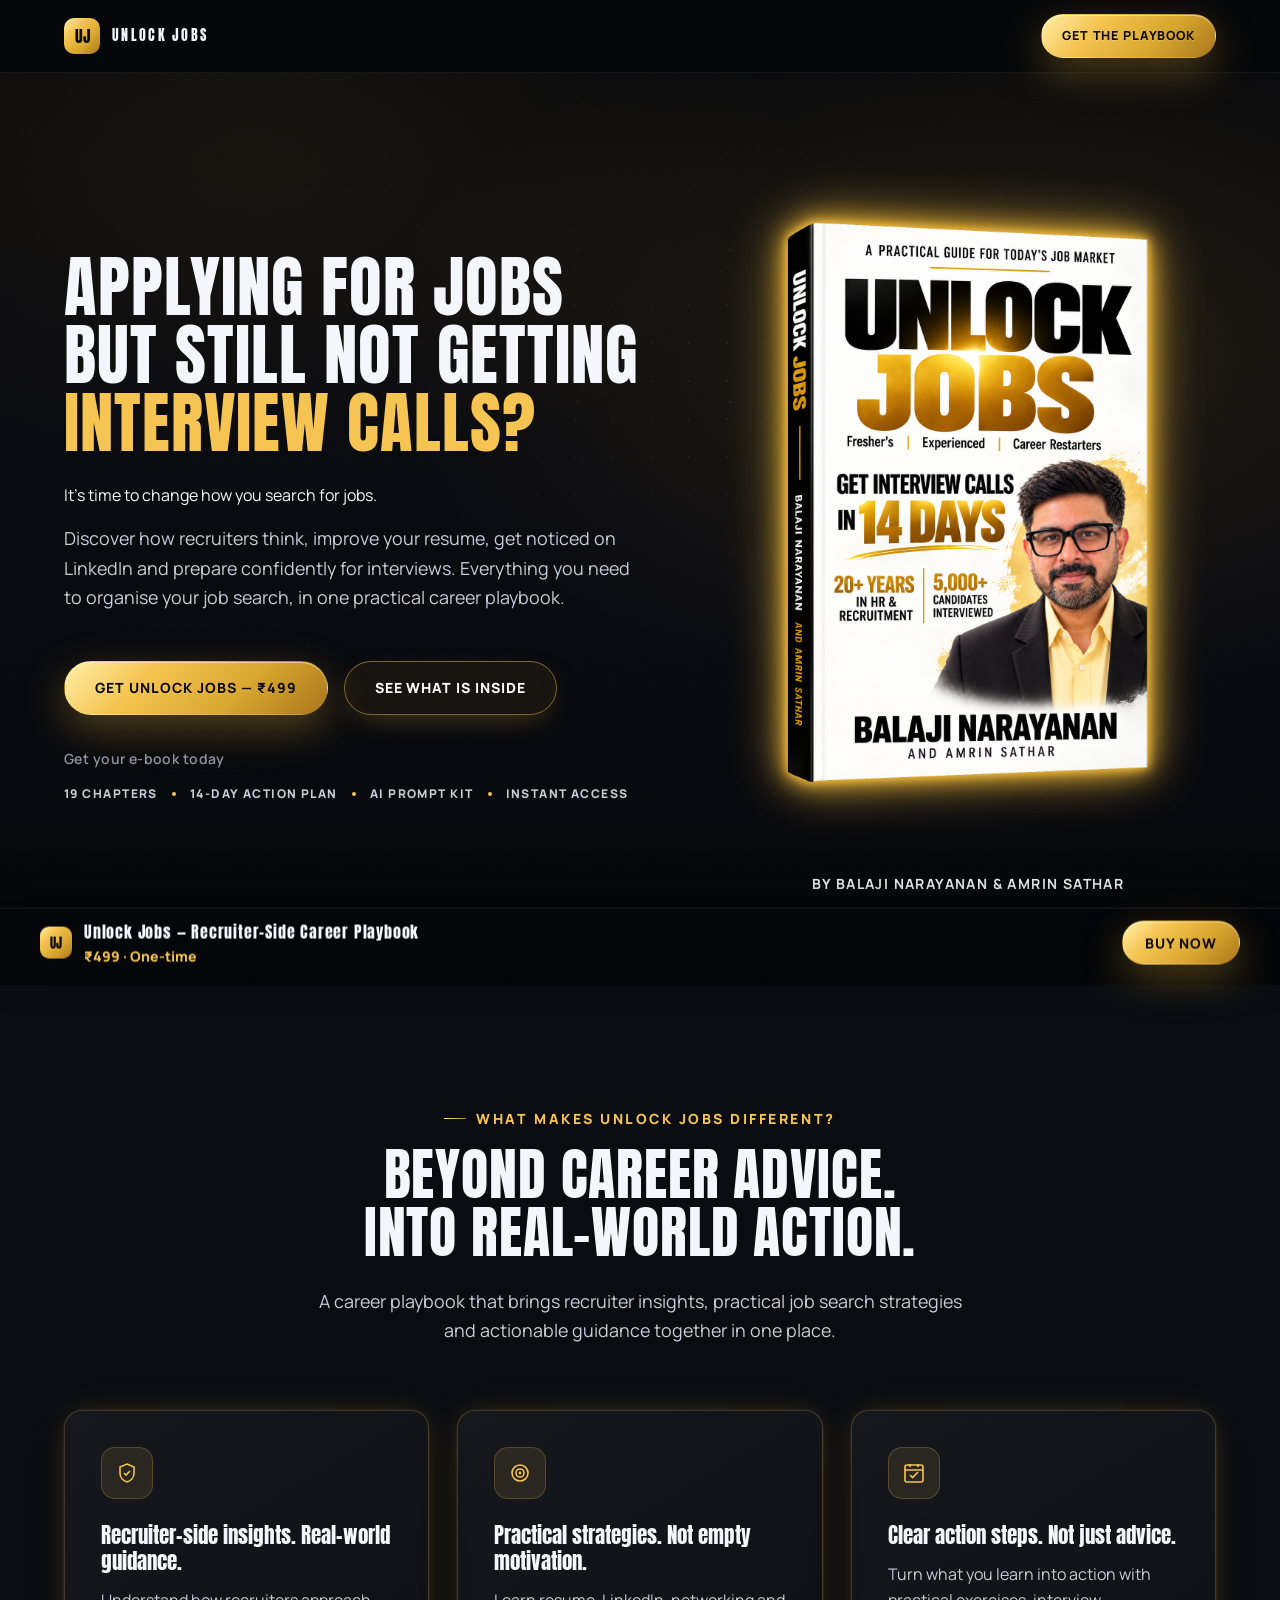
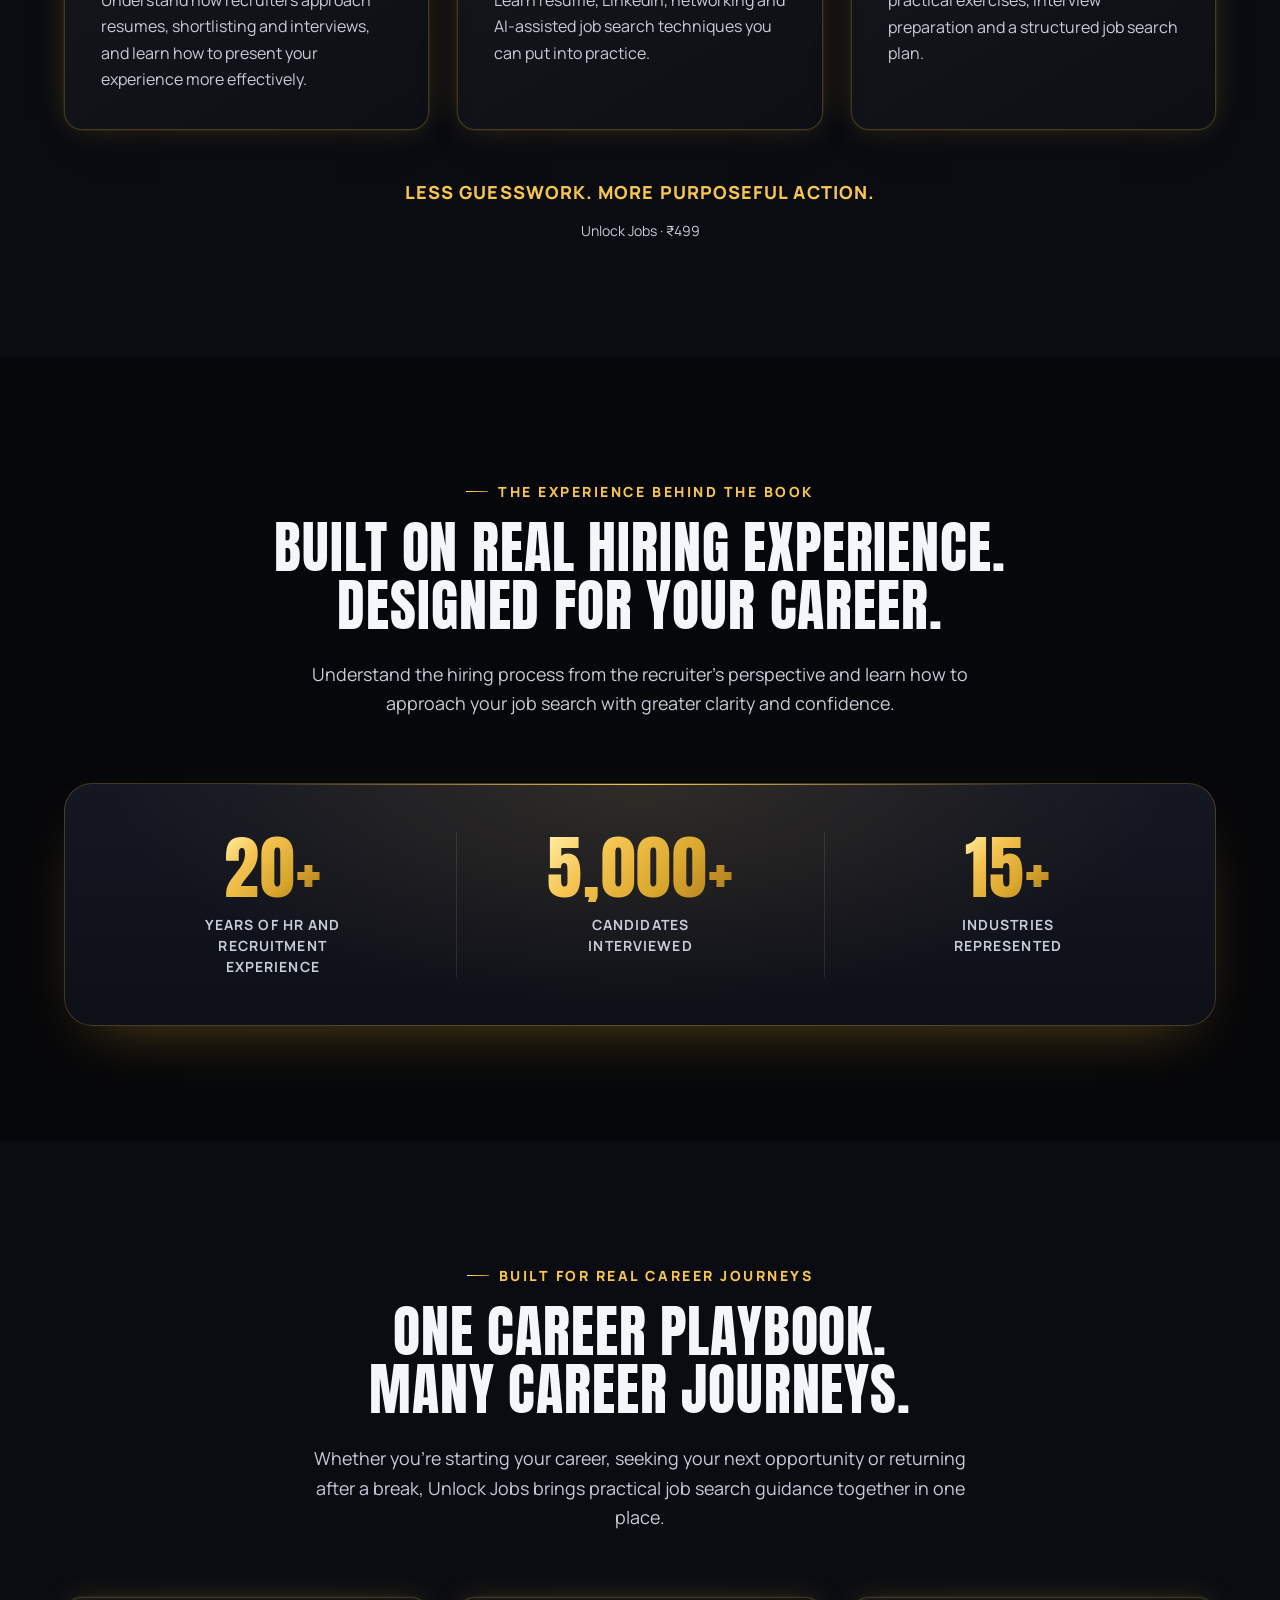
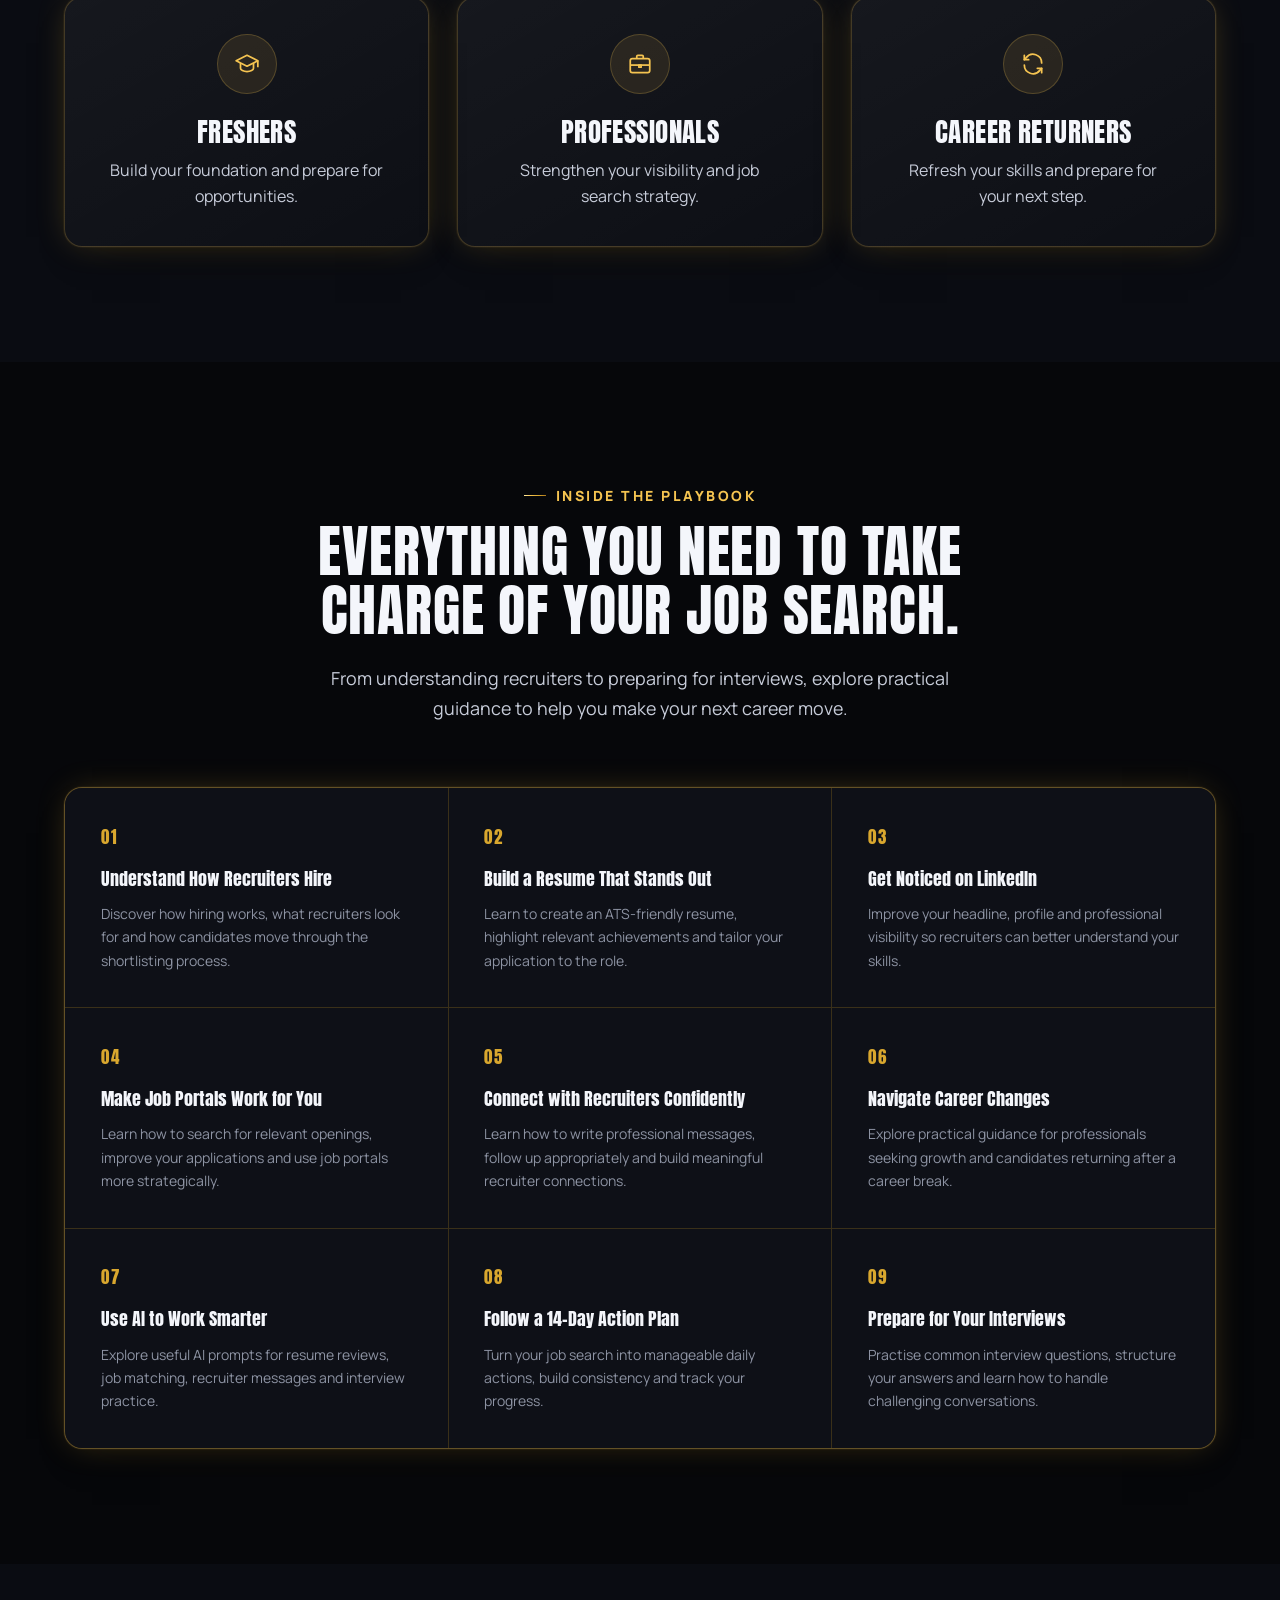
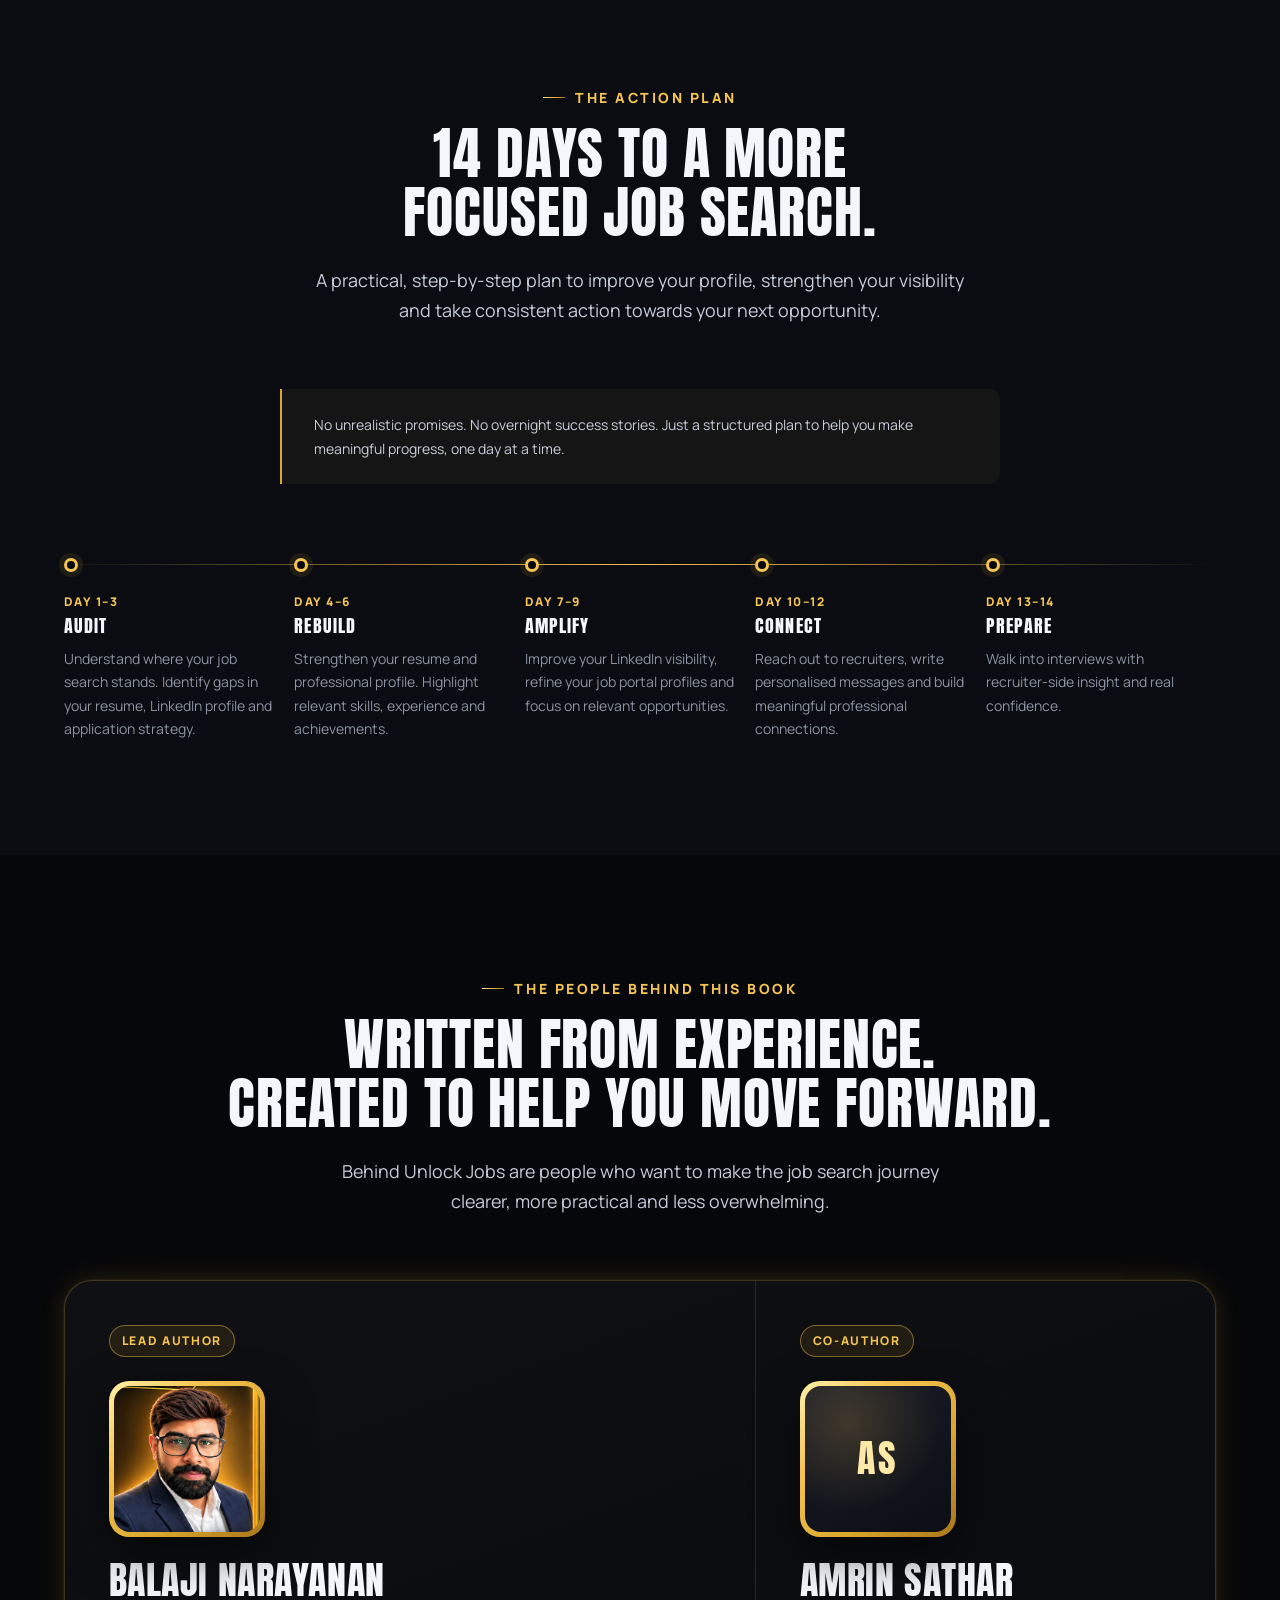
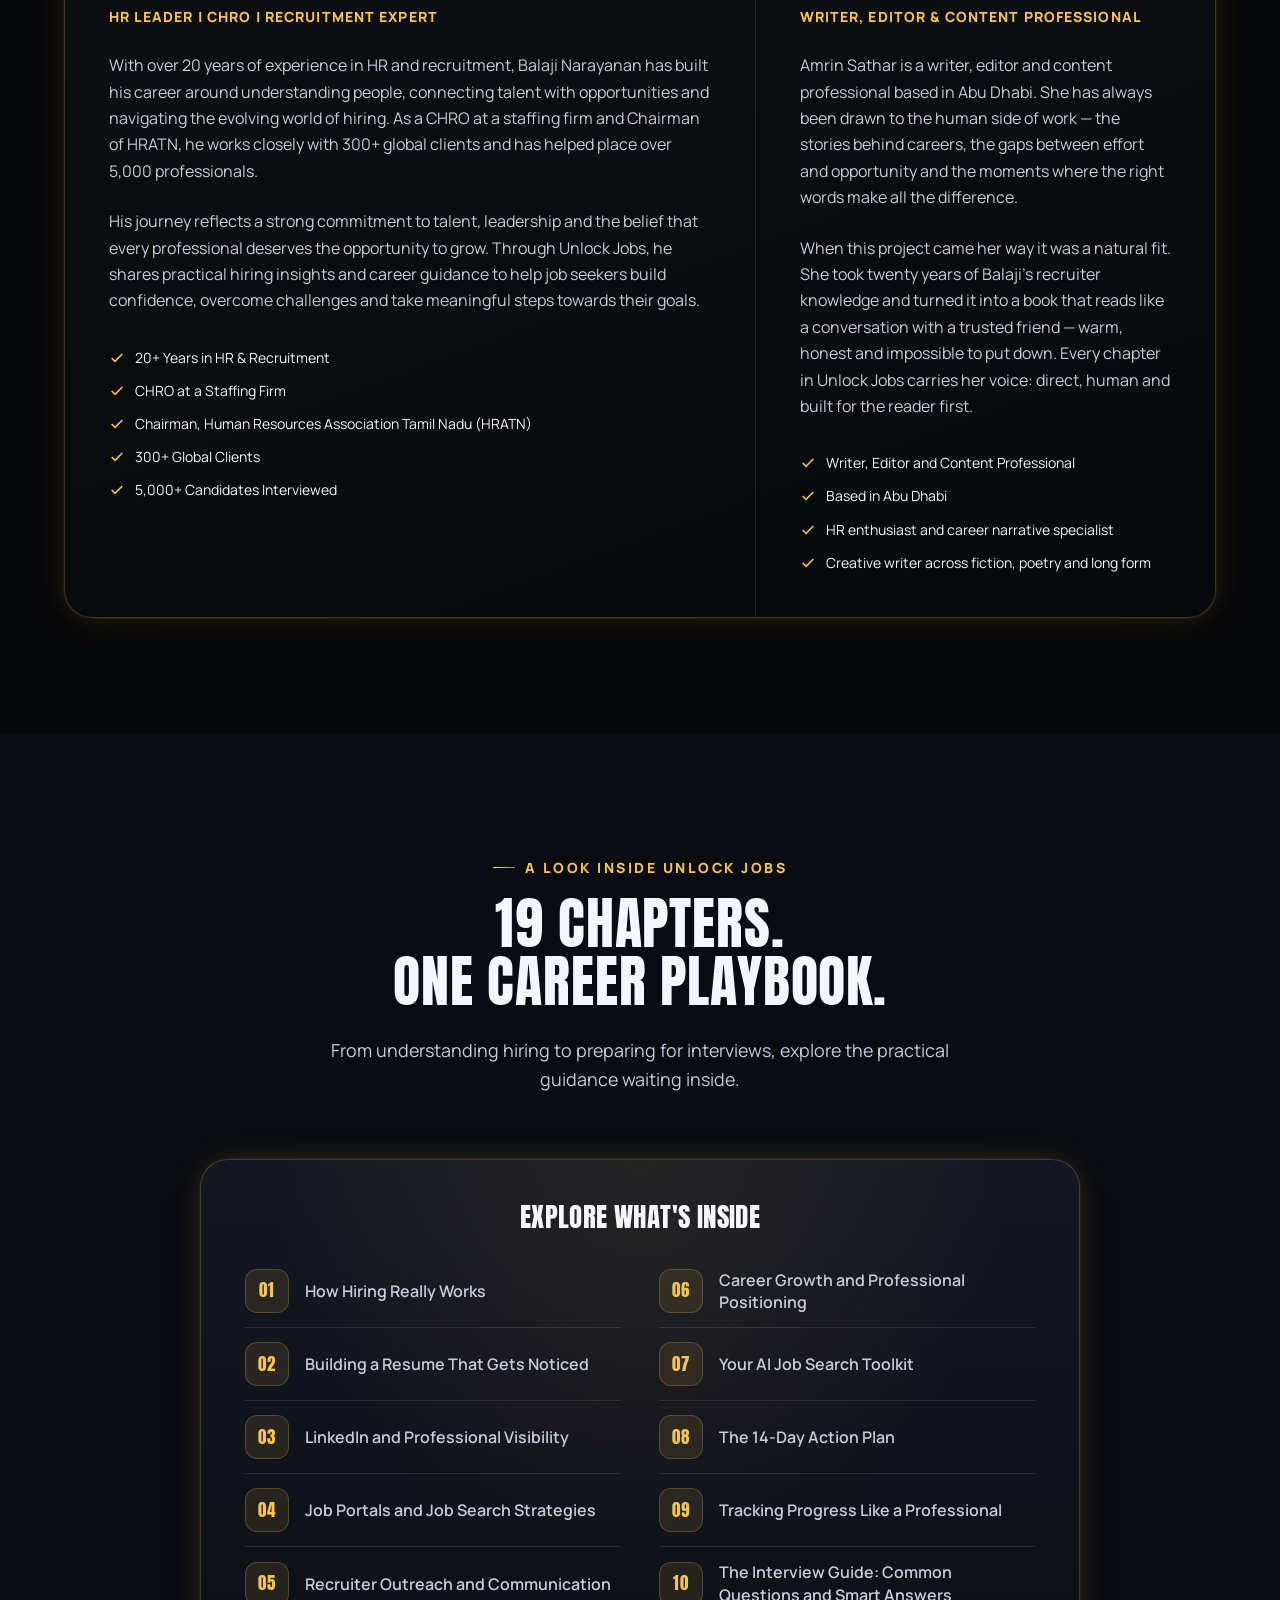
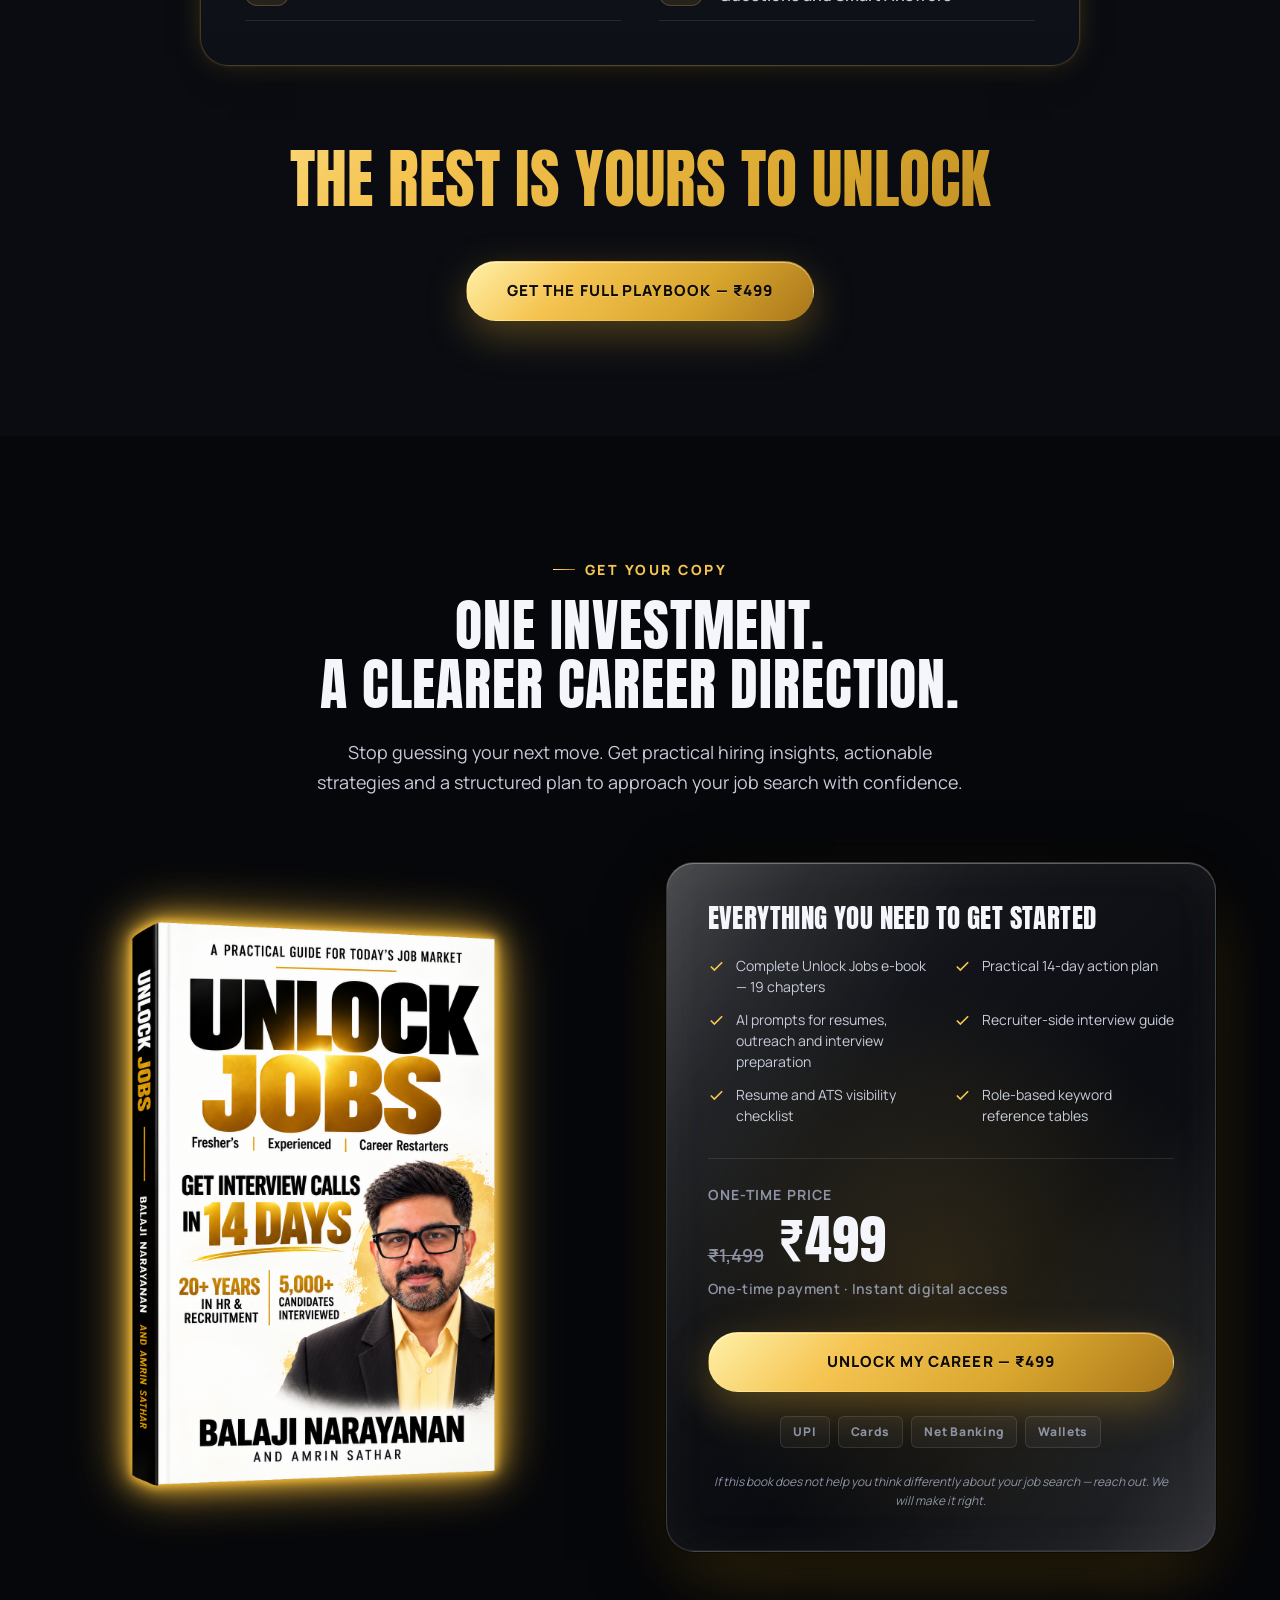
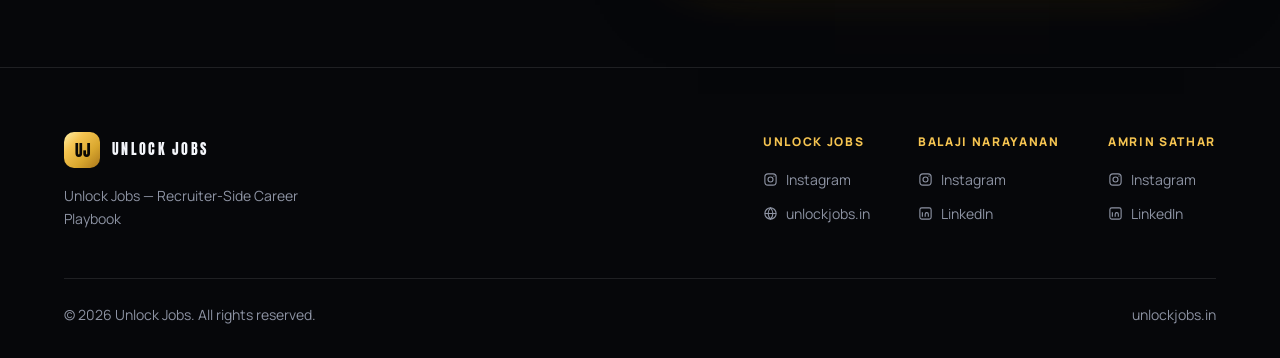
==== commit 74400a3e: "Hero Copy Updated" ====
--- a/index-new.html
+++ b/index-new.html
@@ -31,23 +31,25 @@
     <div class="container">
       <div class="hero__grid">
         <div class="hero__content">
-          <p class="eyebrow reveal">Written from the other side of the hiring table</p>
-
           <h1 class="hero__headline reveal">
-            Most recruiters decide in 6 seconds.<br />
-            <span class="line-2">This is what they are looking for.</span>
+            Applying for jobs<br />
+            but still not getting<br />
+            <span class="line-2">interview calls?</span>
           </h1>
 
+          <p class="hero__subhead reveal">It's time to change how you search for jobs.</p>
+
           <p class="lead hero__lead reveal">
-            Unlock Jobs is a recruiter-side career playbook for Indian professionals who want to
-            understand exactly how hiring works — and position themselves to be found, shortlisted
-            and called.
+            Discover how recruiters think, improve your resume, get noticed on LinkedIn and prepare
+            confidently for interviews. Everything you need to organise your job search, in one
+            practical career playbook.
           </p>
 
           <div class="cta-group reveal">
-            <a href="#checkout" class="btn btn--primary">Get the Playbook — ₹499</a>
+            <a href="#checkout" class="btn btn--primary">Get Unlock Jobs — ₹499</a>
             <a href="#inside" class="btn btn--secondary">See What Is Inside</a>
           </div>
+          <p class="cta-note hero__cta-note reveal">Get your e-book today</p>
 
           <ul class="trust-strip reveal">
             <li>19 Chapters</li>
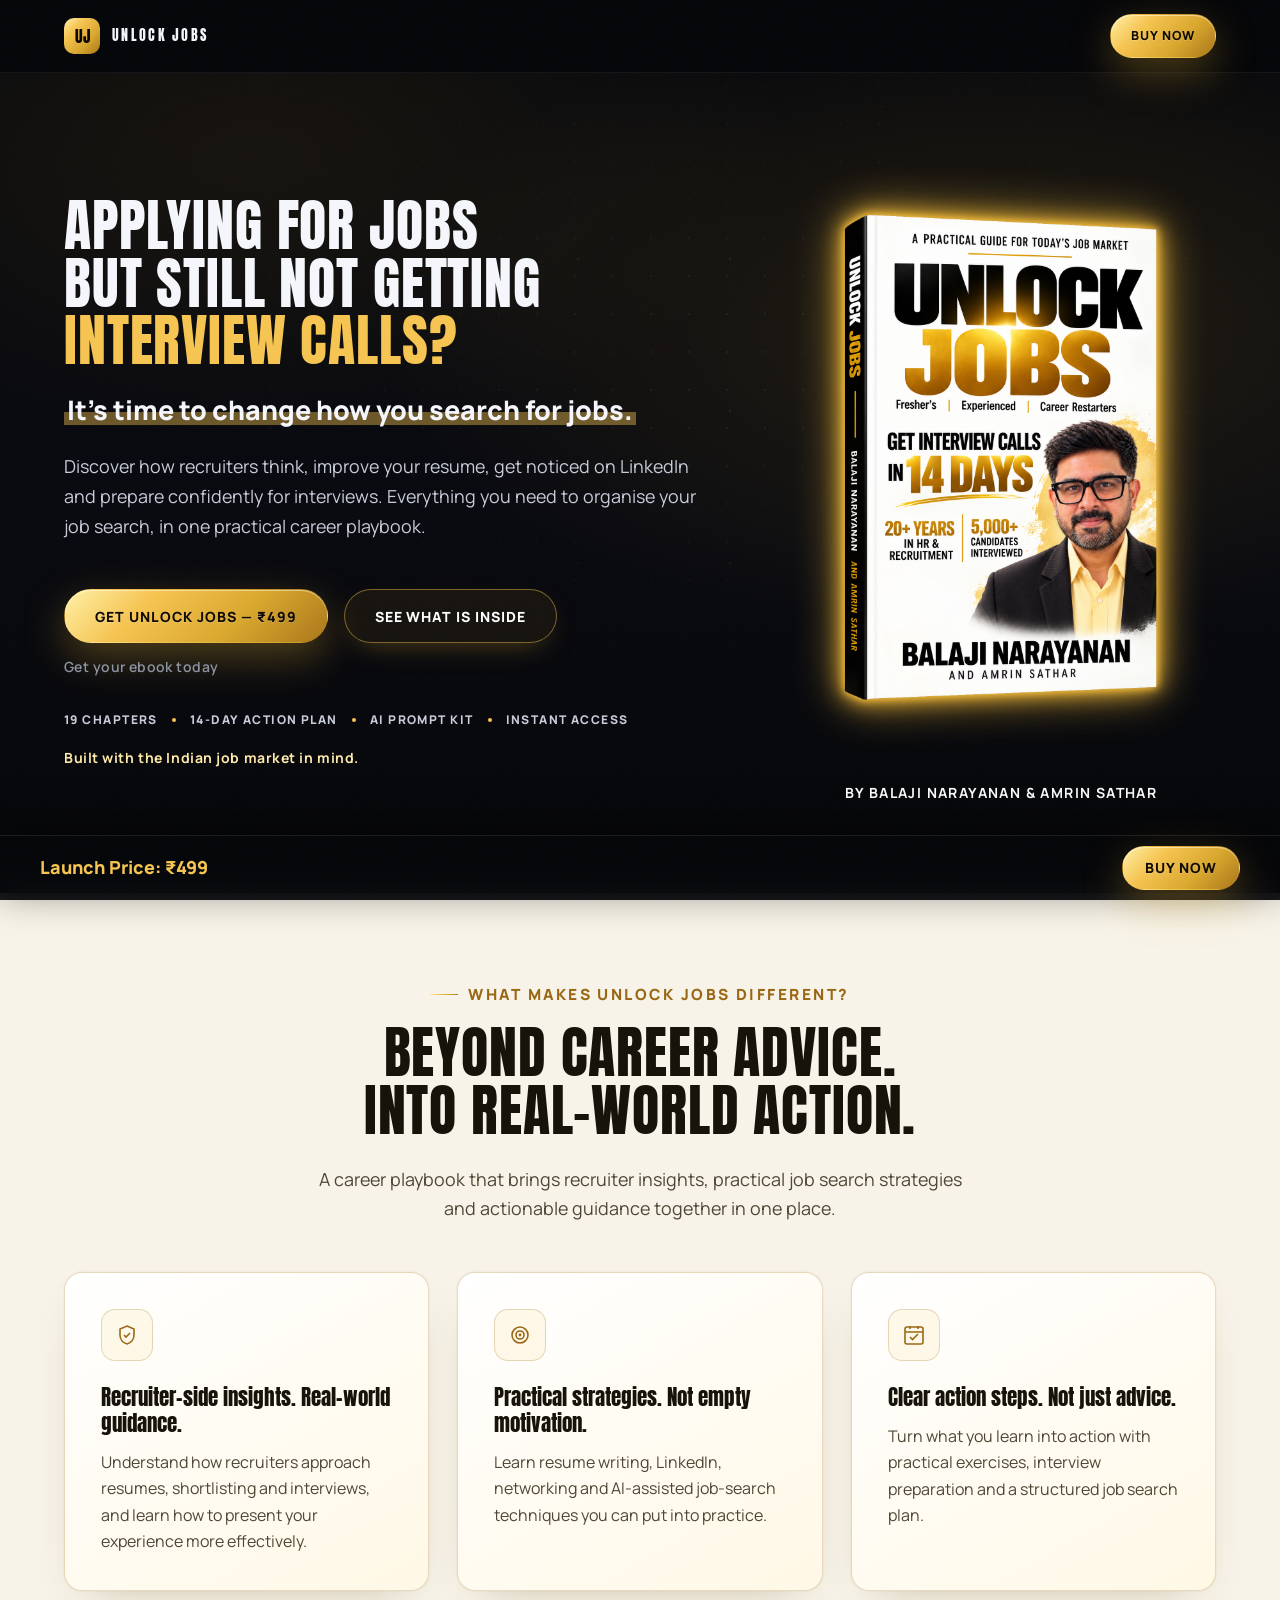
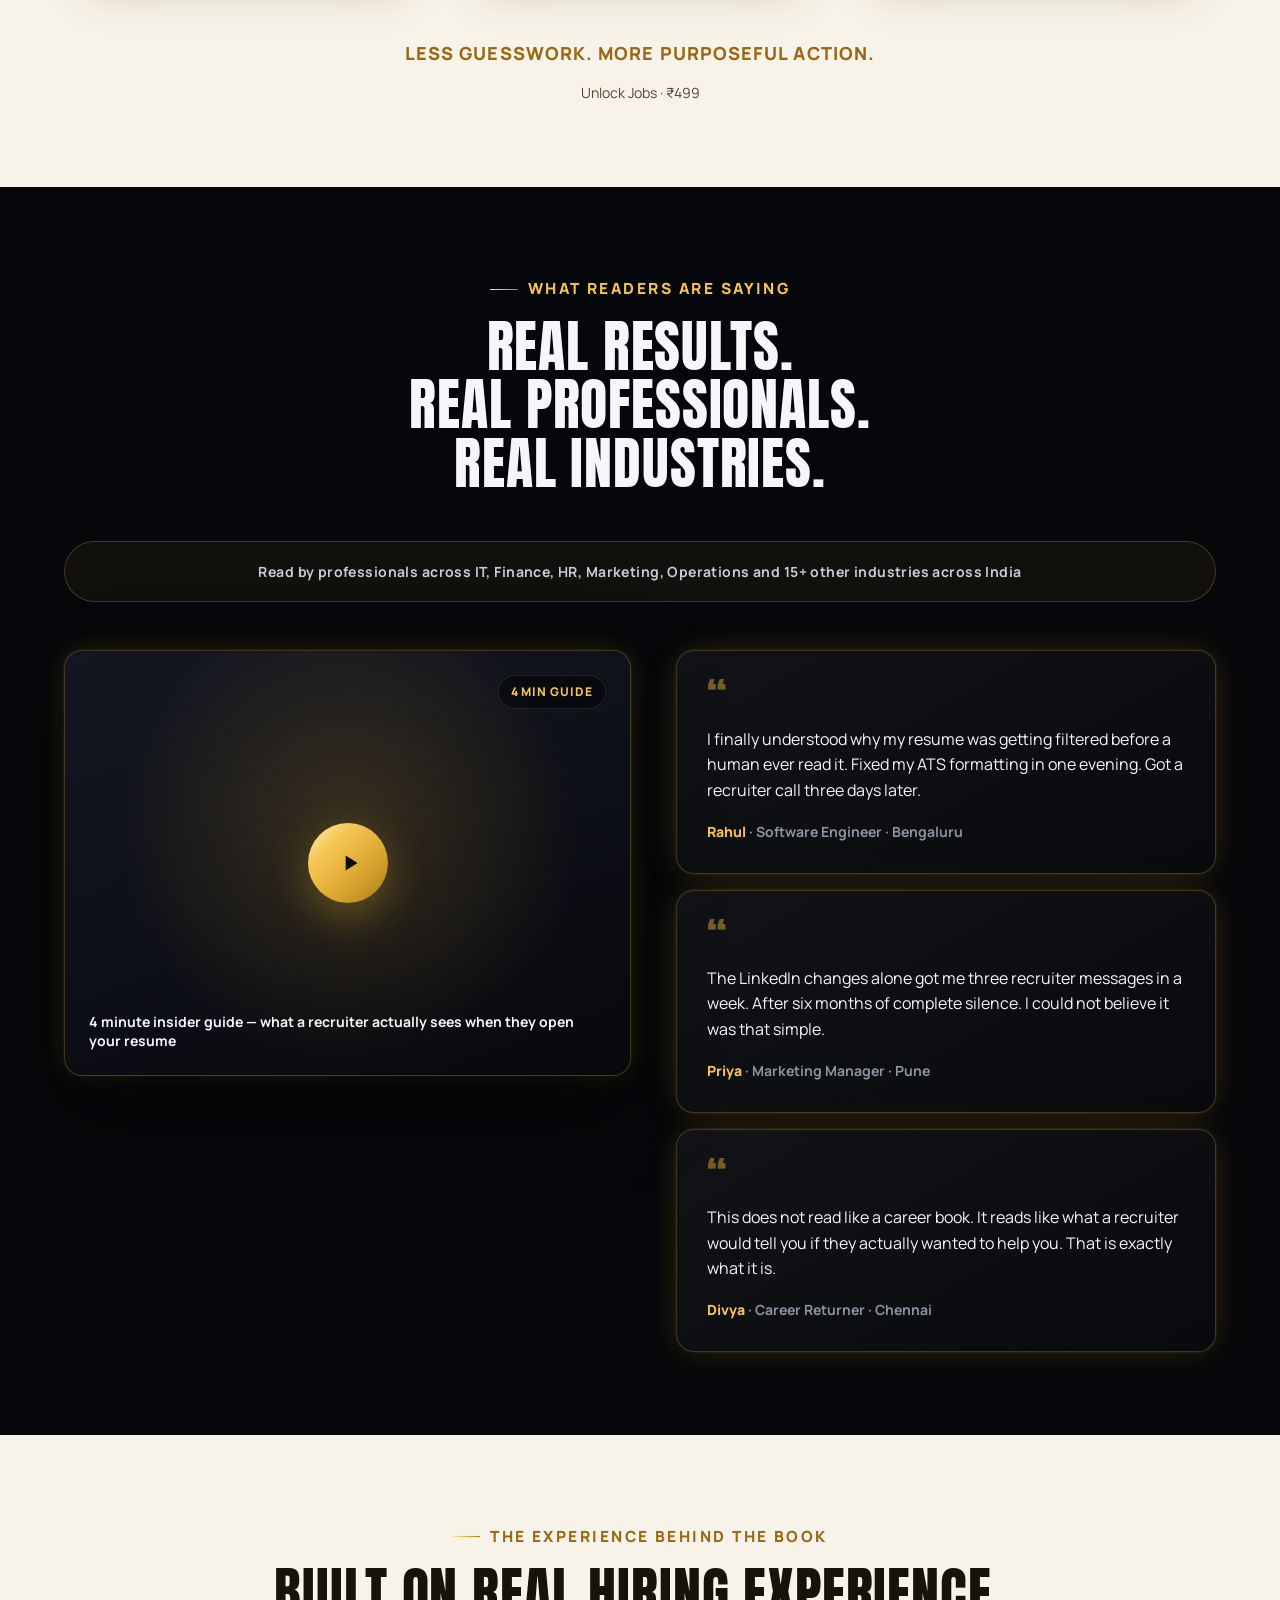
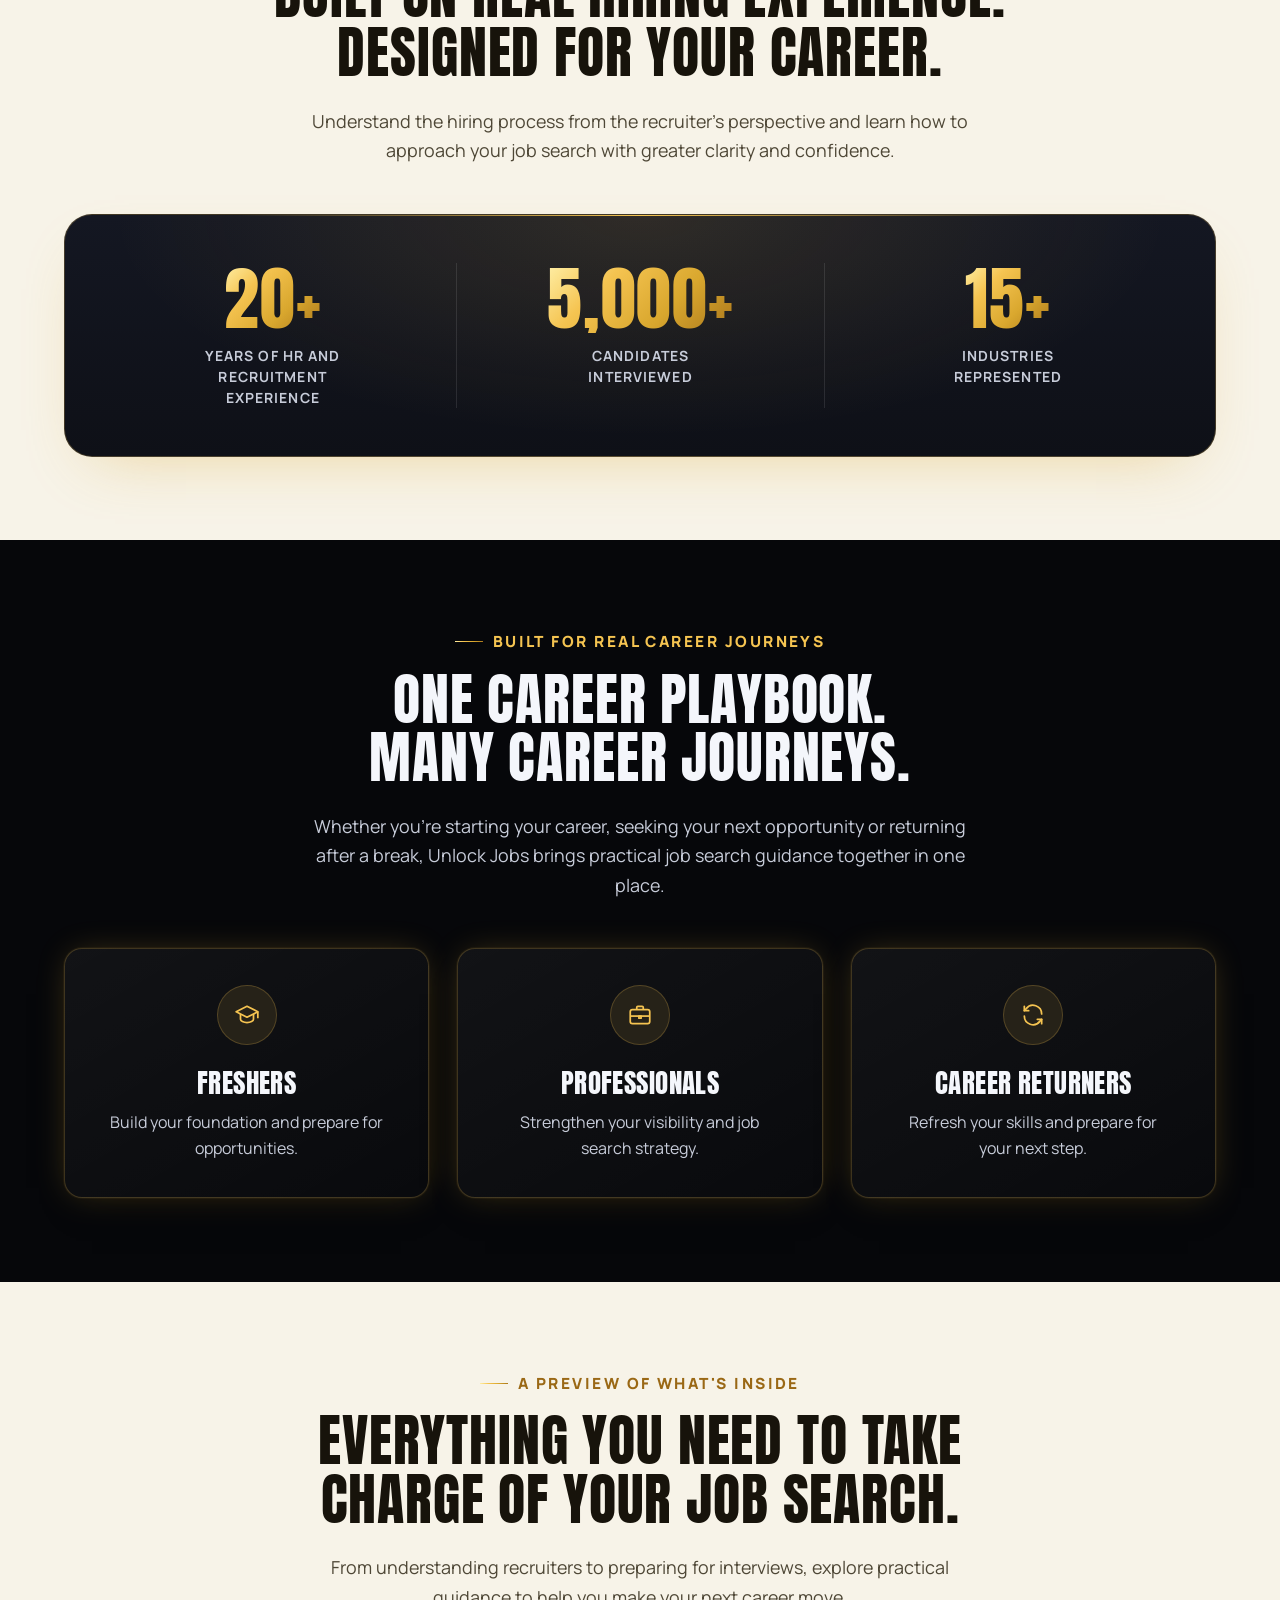
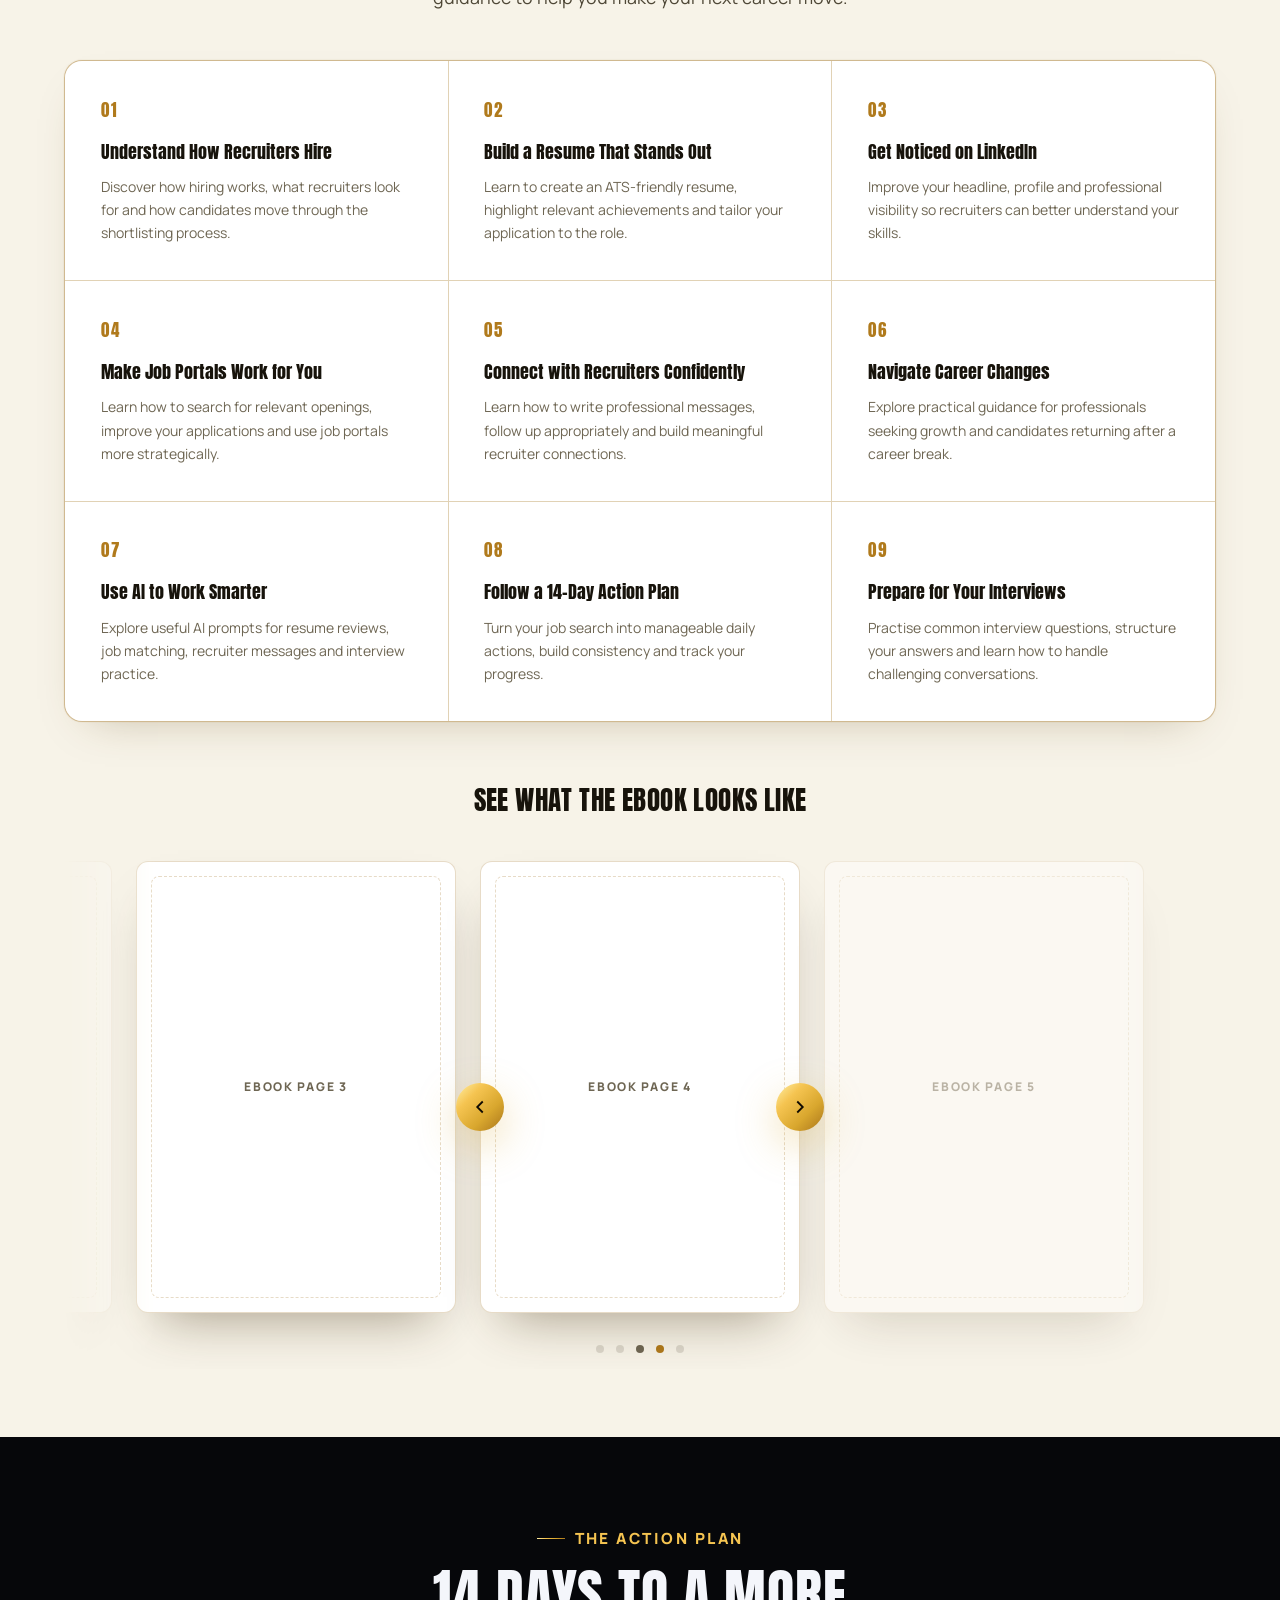
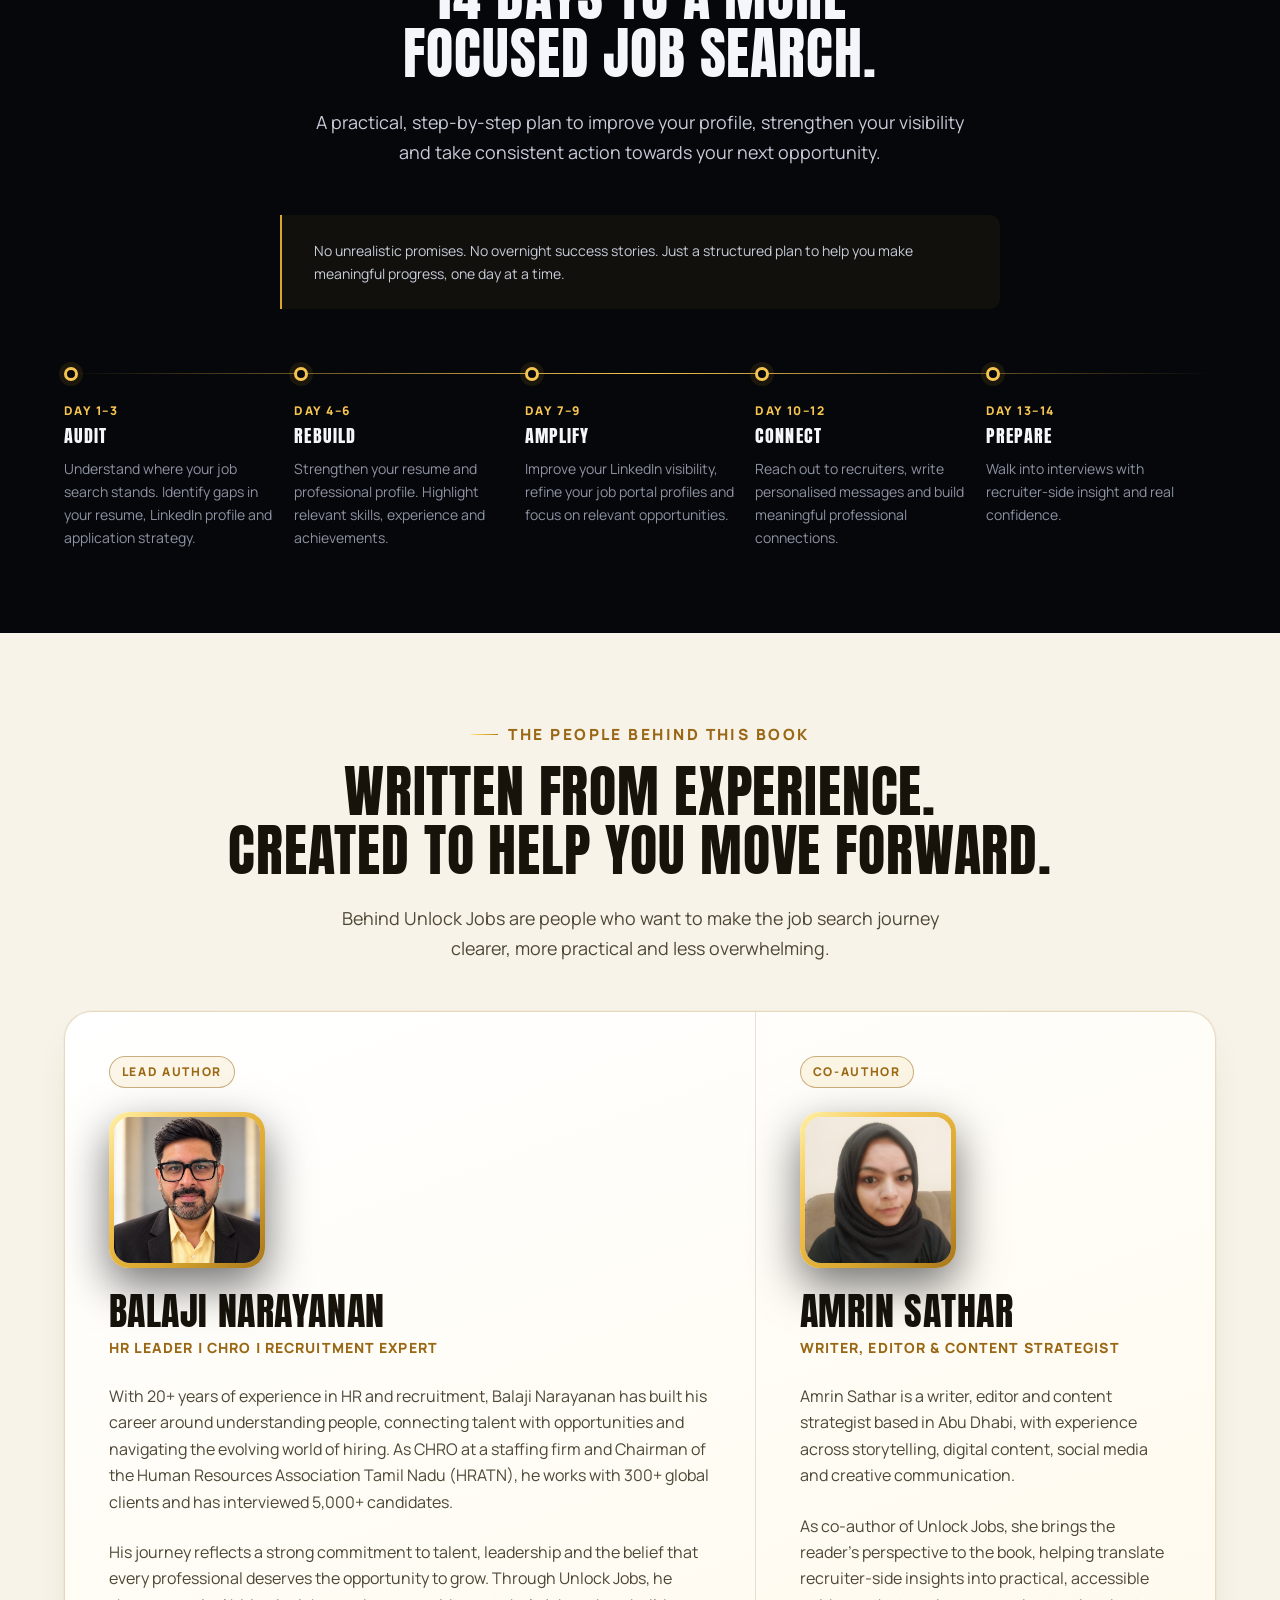
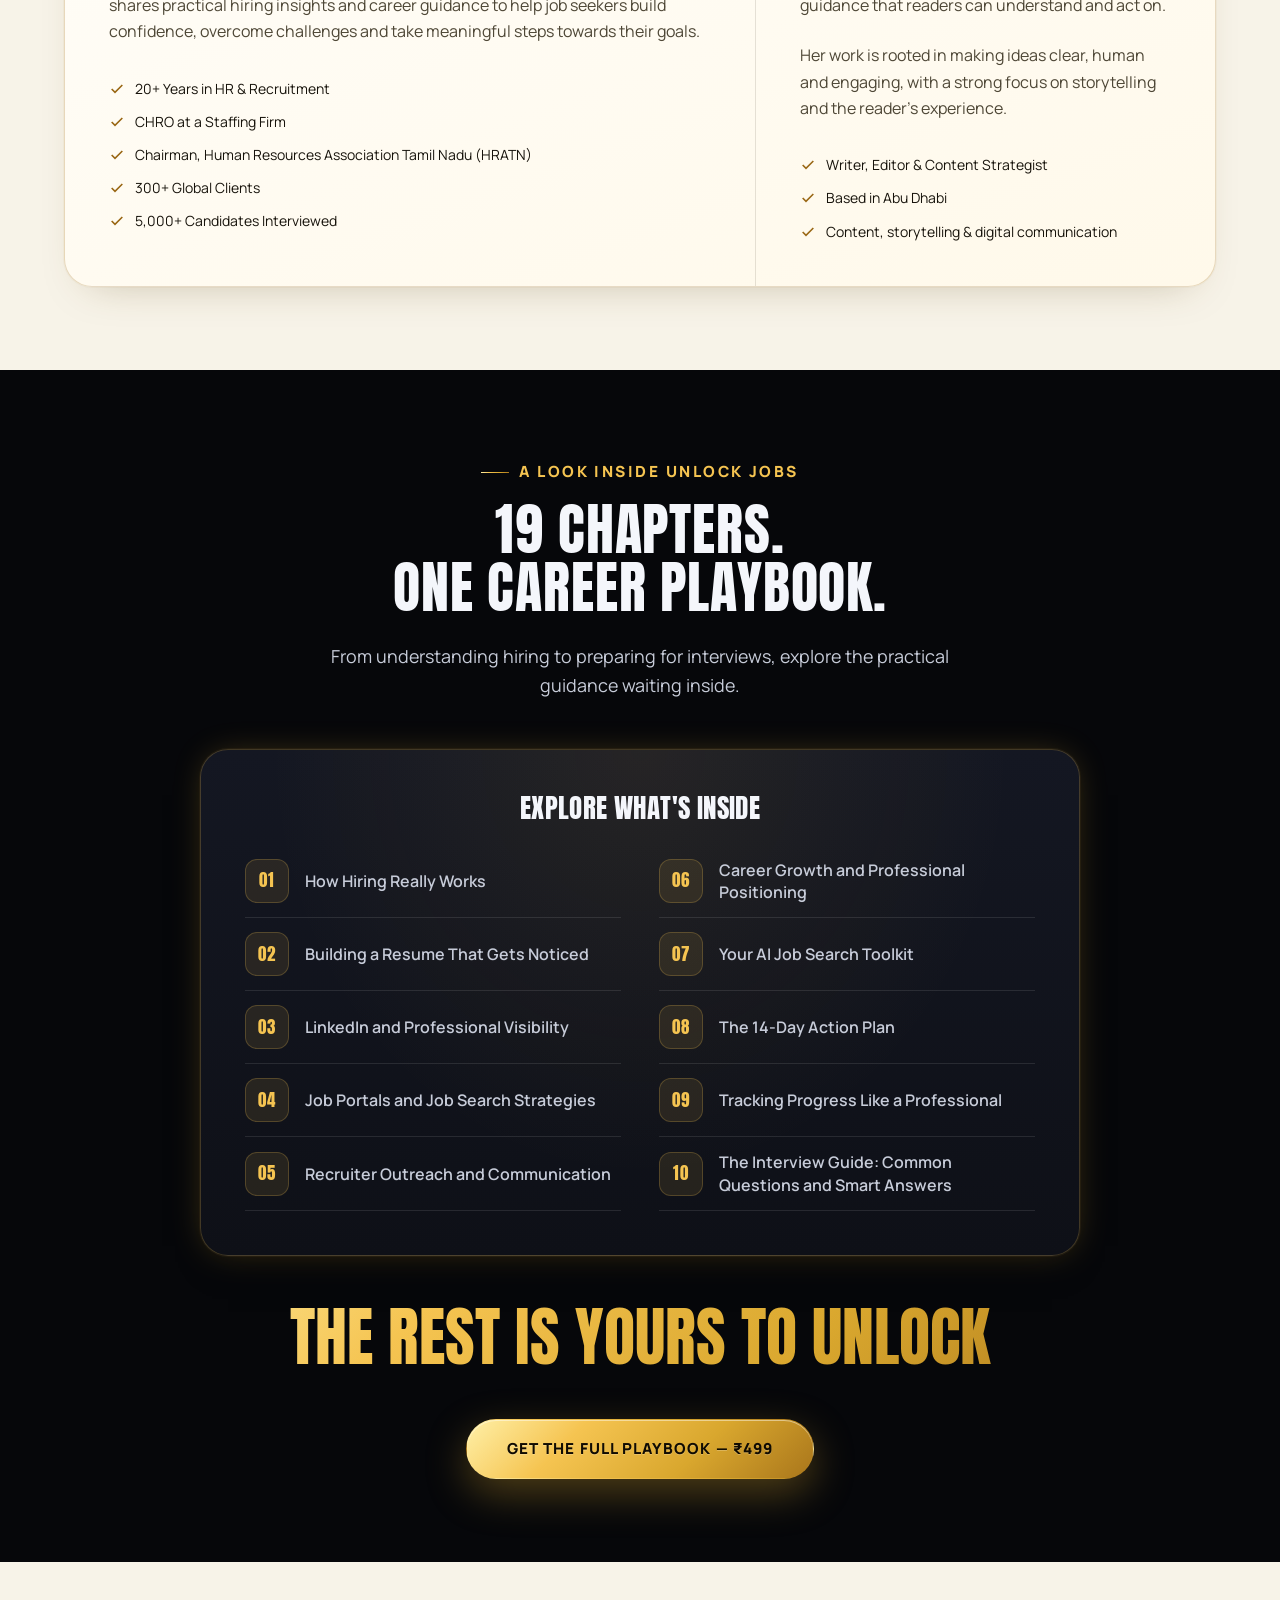
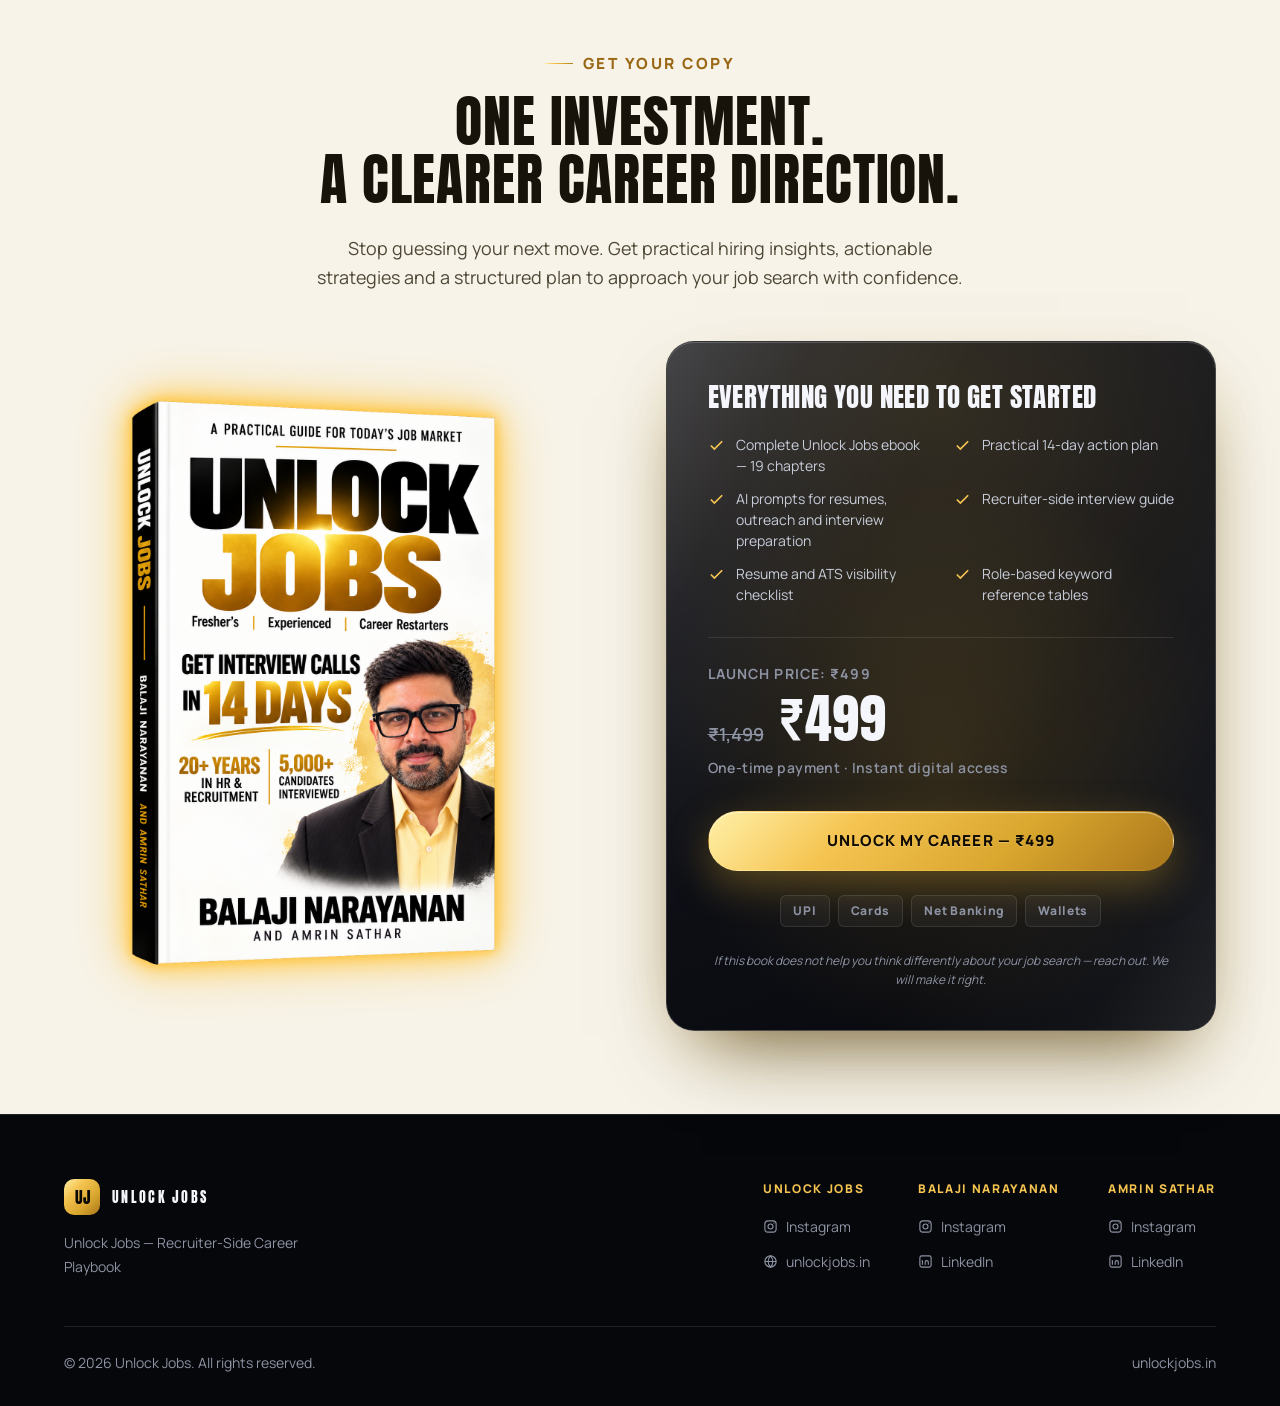
==== commit 11161f80: "corrections updated" ====
--- a/index-new.html
+++ b/index-new.html
@@ -1,541 +1,618 @@
-<!doctype html>
-<html lang="en">
-<head>
-  <meta charset="UTF-8" />
-  <meta name="viewport" content="width=device-width, initial-scale=1.0" />
-  <title>Unlock Jobs — A Recruiter-Side Career Playbook</title>
-  <meta
-    name="description"
-    content="Most recruiters decide in 6 seconds. Unlock Jobs is a recruiter-side career playbook for Indian professionals — 19 chapters, a 14-day action plan and an AI prompt kit that make you findable, shortlisted and called."
-  />
-  <link rel="preconnect" href="https://fonts.googleapis.com" />
-  <link rel="preconnect" href="https://fonts.gstatic.com" crossorigin />
-  <link rel="stylesheet" href="unlock-jobs-style.css" />
-</head>
-<body id="top">
-
-  <header class="site-header">
-    <div class="container site-header__inner">
-      <a class="brand" href="#top">
-        <span class="brand__mark">UJ</span>
-        <span class="brand__name">UNLOCK JOBS</span>
-      </a>
-      <a href="#checkout" class="btn btn--primary btn--sm">Get the Playbook</a>
-    </div>
-  </header>
-
-  <!-- ============ 1. HERO ============ -->
-  <section class="hero">
-    <div class="hero__bg" aria-hidden="true"></div>
-
-    <div class="container">
-      <div class="hero__grid">
-        <div class="hero__content">
-          <h1 class="hero__headline reveal">
-            Applying for jobs<br />
-            but still not getting<br />
-            <span class="line-2">interview calls?</span>
-          </h1>
-
-          <p class="hero__subhead reveal">It's time to change how you search for jobs.</p>
-
-          <p class="lead hero__lead reveal">
-            Discover how recruiters think, improve your resume, get noticed on LinkedIn and prepare
-            confidently for interviews. Everything you need to organise your job search, in one
-            practical career playbook.
-          </p>
-
-          <div class="cta-group reveal">
-            <a href="#checkout" class="btn btn--primary">Get Unlock Jobs — ₹499</a>
-            <a href="#inside" class="btn btn--secondary">See What Is Inside</a>
-          </div>
-          <p class="cta-note hero__cta-note reveal">Get your e-book today</p>
-
-          <ul class="trust-strip reveal">
-            <li>19 Chapters</li>
-            <li>14-Day Action Plan</li>
-            <li>AI Prompt Kit</li>
-            <li>Instant Access</li>
-          </ul>
-        </div>
-
-        <div class="hero__book reveal">
-          <figure class="book-figure">
-            <span class="book-shot">
-              <img
-                class="book-photo"
-                src="books-cover.png"
-                alt="Unlock Jobs — Get Interview Calls in 14 Days, by Balaji Narayanan with Amrin Sathar"
-              />
-            </span>
-            <figcaption class="book-byline">By Balaji Narayanan &amp; Amrin Sathar</figcaption>
-          </figure>
-        </div>
-      </div>
-    </div>
-  </section>
-
-  <!-- ============ 2. WHY IT WORKS ============ -->
-  <section class="section section--alt" id="why">
-    <div class="container">
-      <div class="section-head center reveal">
-        <p class="eyebrow">What makes Unlock Jobs different?</p>
-        <h2>Beyond career advice.<br />Into real-world action.</h2>
-        <p class="lead center">A career playbook that brings recruiter insights, practical job search strategies and actionable guidance together in one place.</p>
-      </div>
-
-      <div class="grid-3">
-        <article class="card benefit-card reveal">
-          <span class="benefit-card__icon">
-            <svg viewBox="0 0 24 24" fill="none" stroke="currentColor" stroke-width="1.6"><path d="M12 3l7 3v6c0 4.5-3 8-7 9-4-1-7-4.5-7-9V6l7-3z"/><path d="M9 12l2 2 4-4"/></svg>
-          </span>
-          <h3>Recruiter-side insights. Real-world guidance.</h3>
-          <p>
-            Understand how recruiters approach resumes, shortlisting and interviews, and learn how to
-            present your experience more effectively.
-          </p>
-        </article>
-
-        <article class="card benefit-card reveal">
-          <span class="benefit-card__icon">
-            <svg viewBox="0 0 24 24" fill="none" stroke="currentColor" stroke-width="1.6"><circle cx="12" cy="12" r="8"/><circle cx="12" cy="12" r="4"/><circle cx="12" cy="12" r=".6" fill="currentColor"/></svg>
-          </span>
-          <h3>Practical strategies. Not empty motivation.</h3>
-          <p>
-            Learn resume, LinkedIn, networking and AI-assisted job search techniques you can put
-            into practice.
-          </p>
-        </article>
-
-        <article class="card benefit-card reveal">
-          <span class="benefit-card__icon">
-            <svg viewBox="0 0 24 24" fill="none" stroke="currentColor" stroke-width="1.6"><rect x="3" y="4" width="18" height="17" rx="2"/><path d="M3 9h18M8 3v3M16 3v3"/><path d="M8 14l2.5 2.5L16 11"/></svg>
-          </span>
-          <h3>Clear action steps. Not just advice.</h3>
-          <p>
-            Turn what you learn into action with practical exercises, interview preparation and a
-            structured job search plan.
-          </p>
-        </article>
-      </div>
-
-      <div class="why-closer reveal">
-        <p class="why-closer__tagline">Less guesswork. More purposeful action.</p>
-        <p class="why-closer__meta">Unlock Jobs · ₹499</p>
-      </div>
-    </div>
-  </section>
-
-  <!-- ============ 3. VALIDATION ============ -->
-  <section class="section" id="proof">
-    <div class="container">
-      <div class="section-head center reveal">
-        <p class="eyebrow">The experience behind the book</p>
-        <h2>Built on real hiring experience.<br />Designed for your career.</h2>
-        <p class="lead center">Understand the hiring process from the recruiter's perspective and learn how to approach your job search with greater clarity and confidence.</p>
-      </div>
-
-      <dl class="stat-panel reveal">
-        <div class="stat">
-          <dt class="stat__label">Years of HR and recruitment experience</dt>
-          <dd class="stat__value">20+</dd>
-        </div>
-        <div class="stat">
-          <dt class="stat__label">Candidates interviewed</dt>
-          <dd class="stat__value">5,000+</dd>
-        </div>
-        <div class="stat">
-          <dt class="stat__label">Industries represented</dt>
-          <dd class="stat__value">15+</dd>
-        </div>
-      </dl>
-    </div>
-  </section>
-
-  <!-- ============ 3b. CAREER JOURNEYS ============ -->
-  <section class="section section--alt" id="journeys">
-    <div class="container">
-      <div class="section-head center reveal">
-        <p class="eyebrow">Built for real career journeys</p>
-        <h2>One career playbook.<br />Many career journeys.</h2>
-        <p class="lead center">Whether you're starting your career, seeking your next opportunity or returning after a break, Unlock Jobs brings practical job search guidance together in one place.</p>
-      </div>
-
-      <div class="grid-3">
-        <article class="card journey-card reveal">
-          <span class="benefit-card__icon">
-            <svg viewBox="0 0 24 24" fill="none" stroke="currentColor" stroke-width="1.6" stroke-linejoin="round"><path d="M2 9l10-5 10 5-10 5L2 9z"/><path d="M6 11v5c0 1.5 2.7 3 6 3s6-1.5 6-3v-5"/><path d="M22 9v6"/></svg>
-          </span>
-          <h3>Freshers</h3>
-          <p>Build your foundation and prepare for opportunities.</p>
-        </article>
-
-        <article class="card journey-card reveal">
-          <span class="benefit-card__icon">
-            <svg viewBox="0 0 24 24" fill="none" stroke="currentColor" stroke-width="1.6" stroke-linejoin="round"><rect x="3" y="7" width="18" height="13" rx="2"/><path d="M9 7V5a1 1 0 0 1 1-1h4a1 1 0 0 1 1 1v2"/><path d="M3 13h18"/><path d="M11 13h2v2h-2z"/></svg>
-          </span>
-          <h3>Professionals</h3>
-          <p>Strengthen your visibility and job search strategy.</p>
-        </article>
-
-        <article class="card journey-card reveal">
-          <span class="benefit-card__icon">
-            <svg viewBox="0 0 24 24" fill="none" stroke="currentColor" stroke-width="1.6" stroke-linecap="round" stroke-linejoin="round"><path d="M20 11a8 8 0 0 0-14.3-4.9L4 8"/><path d="M4 4v4h4"/><path d="M4 13a8 8 0 0 0 14.3 4.9L20 16"/><path d="M20 20v-4h-4"/></svg>
-          </span>
-          <h3>Career returners</h3>
-          <p>Refresh your skills and prepare for your next step.</p>
-        </article>
-      </div>
-    </div>
-  </section>
-
-  <!-- ============ 4. NINE MODULES ============ -->
-  <section class="section" id="inside">
-    <div class="container">
-      <div class="section-head center reveal">
-        <p class="eyebrow">Inside the playbook</p>
-        <h2>Everything you need to take<br />charge of your job search.</h2>
-        <p class="lead center">From understanding recruiters to preparing for interviews, explore practical guidance to help you make your next career move.</p>
-      </div>
-
-      <div class="module-grid reveal">
-        <article class="module-item">
-          <span class="module-item__index">01</span>
-          <h3>Understand How Recruiters Hire</h3>
-          <p>Discover how hiring works, what recruiters look for and how candidates move through the shortlisting process.</p>
-        </article>
-        <article class="module-item">
-          <span class="module-item__index">02</span>
-          <h3>Build a Resume That Stands Out</h3>
-          <p>Learn to create an ATS-friendly resume, highlight relevant achievements and tailor your application to the role.</p>
-        </article>
-        <article class="module-item">
-          <span class="module-item__index">03</span>
-          <h3>Get Noticed on LinkedIn</h3>
-          <p>Improve your headline, profile and professional visibility so recruiters can better understand your skills.</p>
-        </article>
-        <article class="module-item">
-          <span class="module-item__index">04</span>
-          <h3>Make Job Portals Work for You</h3>
-          <p>Learn how to search for relevant openings, improve your applications and use job portals more strategically.</p>
-        </article>
-        <article class="module-item">
-          <span class="module-item__index">05</span>
-          <h3>Connect with Recruiters Confidently</h3>
-          <p>Learn how to write professional messages, follow up appropriately and build meaningful recruiter connections.</p>
-        </article>
-        <article class="module-item">
-          <span class="module-item__index">06</span>
-          <h3>Navigate Career Changes</h3>
-          <p>Explore practical guidance for professionals seeking growth and candidates returning after a career break.</p>
-        </article>
-        <article class="module-item">
-          <span class="module-item__index">07</span>
-          <h3>Use AI to Work Smarter</h3>
-          <p>Explore useful AI prompts for resume reviews, job matching, recruiter messages and interview practice.</p>
-        </article>
-        <article class="module-item">
-          <span class="module-item__index">08</span>
-          <h3>Follow a 14-Day Action Plan</h3>
-          <p>Turn your job search into manageable daily actions, build consistency and track your progress.</p>
-        </article>
-        <article class="module-item">
-          <span class="module-item__index">09</span>
-          <h3>Prepare for Your Interviews</h3>
-          <p>Practise common interview questions, structure your answers and learn how to handle challenging conversations.</p>
-        </article>
-      </div>
-    </div>
-  </section>
-
-  <!-- ============ 5. 14-DAY TIMELINE ============ -->
-  <section class="section section--alt" id="plan">
-    <div class="container">
-      <div class="section-head center reveal">
-        <p class="eyebrow">The action plan</p>
-        <h2>14 days to a more<br />focused job search.</h2>
-        <p class="lead center">A practical, step-by-step plan to improve your profile, strengthen your visibility and take consistent action towards your next opportunity.</p>
-      </div>
-
-      <p class="disclaimer reveal">
-        No unrealistic promises. No overnight success stories. Just a structured plan to help you
-        make meaningful progress, one day at a time.
-      </p>
-
-      <div class="timeline reveal">
-        <div class="timeline__item">
-          <span class="timeline__dot"></span>
-          <span class="timeline__day">Day 1–3</span>
-          <h3 class="timeline__title">Audit</h3>
-          <p class="timeline__desc">Understand where your job search stands. Identify gaps in your resume, LinkedIn profile and application strategy.</p>
-        </div>
-        <div class="timeline__item">
-          <span class="timeline__dot"></span>
-          <span class="timeline__day">Day 4–6</span>
-          <h3 class="timeline__title">Rebuild</h3>
-          <p class="timeline__desc">Strengthen your resume and professional profile. Highlight relevant skills, experience and achievements.</p>
-        </div>
-        <div class="timeline__item">
-          <span class="timeline__dot"></span>
-          <span class="timeline__day">Day 7–9</span>
-          <h3 class="timeline__title">Amplify</h3>
-          <p class="timeline__desc">Improve your LinkedIn visibility, refine your job portal profiles and focus on relevant opportunities.</p>
-        </div>
-        <div class="timeline__item">
-          <span class="timeline__dot"></span>
-          <span class="timeline__day">Day 10–12</span>
-          <h3 class="timeline__title">Connect</h3>
-          <p class="timeline__desc">Reach out to recruiters, write personalised messages and build meaningful professional connections.</p>
-        </div>
-        <div class="timeline__item">
-          <span class="timeline__dot"></span>
-          <span class="timeline__day">Day 13–14</span>
-          <h3 class="timeline__title">Prepare</h3>
-          <p class="timeline__desc">Walk into interviews with recruiter-side insight and real confidence.</p>
-        </div>
-      </div>
-    </div>
-  </section>
-
-  <!-- ============ 6. AUTHORS ============ -->
-  <section class="section" id="authors">
-    <div class="container">
-      <div class="section-head center reveal">
-        <p class="eyebrow">The people behind this book</p>
-        <h2>Written from experience.<br />Created to help you move forward.</h2>
-        <p class="lead center">Behind Unlock Jobs are people who want to make the job search journey clearer, more practical and less overwhelming.</p>
-      </div>
-
-      <div class="author-grid reveal">
-        <article class="author-card">
-          <span class="author-card__role">Lead Author</span>
-          <div class="author-card__frame">
-            <div class="author-card__photo" role="img" aria-label="Portrait of Balaji Narayanan"></div>
-          </div>
-          <h3 class="author-card__name">Balaji Narayanan</h3>
-          <p class="author-card__title">HR Leader | CHRO | Recruitment Expert</p>
-          <p class="author-card__bio">
-            With over 20 years of experience in HR and recruitment, Balaji Narayanan has built his
-            career around understanding people, connecting talent with opportunities and navigating
-            the evolving world of hiring. As a CHRO at a staffing firm and Chairman of HRATN, he works
-            closely with 300+ global clients and has helped place over 5,000 professionals.
-          </p>
-          <p class="author-card__bio">
-            His journey reflects a strong commitment to talent, leadership and the belief that every
-            professional deserves the opportunity to grow. Through Unlock Jobs, he shares practical
-            hiring insights and career guidance to help job seekers build confidence, overcome
-            challenges and take meaningful steps towards their goals.
-          </p>
-          <ul class="cred-list">
-            <li><svg viewBox="0 0 24 24" fill="none" stroke="currentColor" stroke-width="2.4"><path d="M20 6L9 17l-5-5"/></svg> 20+ Years in HR &amp; Recruitment</li>
-            <li><svg viewBox="0 0 24 24" fill="none" stroke="currentColor" stroke-width="2.4"><path d="M20 6L9 17l-5-5"/></svg> CHRO at a Staffing Firm</li>
-            <li><svg viewBox="0 0 24 24" fill="none" stroke="currentColor" stroke-width="2.4"><path d="M20 6L9 17l-5-5"/></svg> Chairman, Human Resources Association Tamil Nadu (HRATN)</li>
-            <li><svg viewBox="0 0 24 24" fill="none" stroke="currentColor" stroke-width="2.4"><path d="M20 6L9 17l-5-5"/></svg> 300+ Global Clients</li>
-            <li><svg viewBox="0 0 24 24" fill="none" stroke="currentColor" stroke-width="2.4"><path d="M20 6L9 17l-5-5"/></svg> 5,000+ Candidates Interviewed</li>
-          </ul>
-        </article>
-
-        <article class="author-card">
-          <span class="author-card__role">Co-Author</span>
-          <div class="author-card__frame">
-            <div class="author-card__monogram" role="img" aria-label="Portrait of Amrin Sathar">AS</div>
-          </div>
-          <h3 class="author-card__name">Amrin Sathar</h3>
-          <p class="author-card__title">Writer, Editor &amp; Content Professional</p>
-          <p class="author-card__bio">
-            Amrin Sathar is a writer, editor and content professional based in Abu Dhabi. She has
-            always been drawn to the human side of work — the stories behind careers, the gaps
-            between effort and opportunity and the moments where the right words make all the
-            difference.
-          </p>
-          <p class="author-card__bio">
-            When this project came her way it was a natural fit. She took twenty years of Balaji's
-            recruiter knowledge and turned it into a book that reads like a conversation with a
-            trusted friend — warm, honest and impossible to put down. Every chapter in Unlock Jobs
-            carries her voice: direct, human and built for the reader first.
-          </p>
-          <ul class="cred-list">
-            <li><svg viewBox="0 0 24 24" fill="none" stroke="currentColor" stroke-width="2.4"><path d="M20 6L9 17l-5-5"/></svg> Writer, Editor and Content Professional</li>
-            <li><svg viewBox="0 0 24 24" fill="none" stroke="currentColor" stroke-width="2.4"><path d="M20 6L9 17l-5-5"/></svg> Based in Abu Dhabi</li>
-            <li><svg viewBox="0 0 24 24" fill="none" stroke="currentColor" stroke-width="2.4"><path d="M20 6L9 17l-5-5"/></svg> HR enthusiast and career narrative specialist</li>
-            <li><svg viewBox="0 0 24 24" fill="none" stroke="currentColor" stroke-width="2.4"><path d="M20 6L9 17l-5-5"/></svg> Creative writer across fiction, poetry and long form</li>
-          </ul>
-        </article>
-      </div>
-    </div>
-  </section>
-
-  <!-- ============ 7. LOOK INSIDE ============ -->
-  <section class="section section--alt" id="preview">
-    <div class="container">
-      <div class="section-head center reveal">
-        <p class="eyebrow">A look inside Unlock Jobs</p>
-        <h2>19 chapters.<br />One career playbook.</h2>
-        <p class="lead center">From understanding hiring to preparing for interviews, explore the practical guidance waiting inside.</p>
-      </div>
-
-      <div class="chapter-index reveal">
-        <h3 class="chapter-index__title">Explore what's inside</h3>
-        <ol class="chapter-list">
-          <li class="chapter-list__item">
-            <span class="chapter-list__num">01</span>
-            <span class="chapter-list__title">How Hiring Really Works</span>
-          </li>
-          <li class="chapter-list__item">
-            <span class="chapter-list__num">02</span>
-            <span class="chapter-list__title">Building a Resume That Gets Noticed</span>
-          </li>
-          <li class="chapter-list__item">
-            <span class="chapter-list__num">03</span>
-            <span class="chapter-list__title">LinkedIn and Professional Visibility</span>
-          </li>
-          <li class="chapter-list__item">
-            <span class="chapter-list__num">04</span>
-            <span class="chapter-list__title">Job Portals and Job Search Strategies</span>
-          </li>
-          <li class="chapter-list__item">
-            <span class="chapter-list__num">05</span>
-            <span class="chapter-list__title">Recruiter Outreach and Communication</span>
-          </li>
-          <li class="chapter-list__item">
-            <span class="chapter-list__num">06</span>
-            <span class="chapter-list__title">Career Growth and Professional Positioning</span>
-          </li>
-          <li class="chapter-list__item">
-            <span class="chapter-list__num">07</span>
-            <span class="chapter-list__title">Your AI Job Search Toolkit</span>
-          </li>
-          <li class="chapter-list__item">
-            <span class="chapter-list__num">08</span>
-            <span class="chapter-list__title">The 14-Day Action Plan</span>
-          </li>
-          <li class="chapter-list__item">
-            <span class="chapter-list__num">09</span>
-            <span class="chapter-list__title">Tracking Progress Like a Professional</span>
-          </li>
-          <li class="chapter-list__item">
-            <span class="chapter-list__num">10</span>
-            <span class="chapter-list__title">The Interview Guide: Common Questions and Smart Answers</span>
-          </li>
-        </ol>
-      </div>
-
-      <p class="unlock-line gradient-gold-text reveal">The rest is yours to unlock</p>
-      <div class="unlock-cta reveal">
-        <a href="#checkout" class="btn btn--primary btn--lg">Get the Full Playbook — ₹499</a>
-      </div>
-    </div>
-  </section>
-
-  <!-- ============ 8. CHECKOUT ============ -->
-  <section class="section" id="checkout">
-    <div class="container">
-      <div class="section-head center reveal">
-        <p class="eyebrow">Get your copy</p>
-        <h2>One investment.<br />A clearer career direction.</h2>
-        <p class="lead center">Stop guessing your next move. Get practical hiring insights, actionable strategies and a structured plan to approach your job search with confidence.</p>
-      </div>
-
-      <div class="checkout-grid">
-        <div class="reveal">
-          <span class="book-shot">
-            <img class="book-photo" src="books-cover.png" alt="Unlock Jobs book cover" />
-          </span>
-        </div>
-
-        <div class="checkout-card reveal">
-          <h3 class="checkout-card__title">Everything you need to get started</h3>
-          <ul class="include-list">
-            <li><svg viewBox="0 0 24 24" fill="none" stroke="currentColor" stroke-width="2.4"><path d="M20 6L9 17l-5-5"/></svg> Complete Unlock Jobs e-book — 19 chapters</li>
-            <li><svg viewBox="0 0 24 24" fill="none" stroke="currentColor" stroke-width="2.4"><path d="M20 6L9 17l-5-5"/></svg> Practical 14-day action plan</li>
-            <li><svg viewBox="0 0 24 24" fill="none" stroke="currentColor" stroke-width="2.4"><path d="M20 6L9 17l-5-5"/></svg> AI prompts for resumes, outreach and interview preparation</li>
-            <li><svg viewBox="0 0 24 24" fill="none" stroke="currentColor" stroke-width="2.4"><path d="M20 6L9 17l-5-5"/></svg> Recruiter-side interview guide</li>
-            <li><svg viewBox="0 0 24 24" fill="none" stroke="currentColor" stroke-width="2.4"><path d="M20 6L9 17l-5-5"/></svg> Resume and ATS visibility checklist</li>
-            <li><svg viewBox="0 0 24 24" fill="none" stroke="currentColor" stroke-width="2.4"><path d="M20 6L9 17l-5-5"/></svg> Role-based keyword reference tables</li>
-          </ul>
-
-          <span class="price-label">One-time price</span>
-          <div class="price-row">
-            <span class="price-old">₹1,499</span>
-            <span class="price-now">₹499</span>
-          </div>
-          <span class="cta-note">One-time payment · Instant digital access</span>
-
-          <a href="#" class="btn btn--primary btn--block btn--lg">Unlock My Career — ₹499</a>
-
-          <div class="payment-methods">
-            <span>UPI</span>
-            <span>Cards</span>
-            <span>Net Banking</span>
-            <span>Wallets</span>
-          </div>
-
-          <p class="risk-note">
-            If this book does not help you think differently about your job search — reach out. We
-            will make it right.
-          </p>
-        </div>
-      </div>
-    </div>
-  </section>
-
-  <!-- ============ FOOTER ============ -->
-  <footer class="site-footer">
-    <div class="container">
-      <div class="site-footer__top">
-        <div>
-          <a class="brand" href="#top">
-            <span class="brand__mark">UJ</span>
-            <span class="brand__name">UNLOCK JOBS</span>
-          </a>
-          <p class="footer-tagline">Unlock Jobs — Recruiter-Side Career Playbook</p>
-        </div>
-
-        <nav class="footer-links" aria-label="Social links">
-          <div>
-            <h4>Unlock Jobs</h4>
-            <ul>
-              <li><a href="#"><svg viewBox="0 0 24 24" fill="none" stroke="currentColor" stroke-width="1.8"><rect x="3" y="3" width="18" height="18" rx="5"/><circle cx="12" cy="12" r="4"/><circle cx="17.5" cy="6.5" r="1" fill="currentColor" stroke="none"/></svg> Instagram</a></li>
-              <li><a href="https://unlockjobs.in"><svg viewBox="0 0 24 24" fill="none" stroke="currentColor" stroke-width="1.8"><circle cx="12" cy="12" r="9"/><path d="M3 12h18M12 3c2.5 2.7 3.8 5.8 3.8 9S14.5 18.3 12 21c-2.5-2.7-3.8-5.8-3.8-9S9.5 5.7 12 3z"/></svg> unlockjobs.in</a></li>
-            </ul>
-          </div>
-
-          <div>
-            <h4>Balaji Narayanan</h4>
-            <ul>
-              <li><a href="#"><svg viewBox="0 0 24 24" fill="none" stroke="currentColor" stroke-width="1.8"><rect x="3" y="3" width="18" height="18" rx="5"/><circle cx="12" cy="12" r="4"/><circle cx="17.5" cy="6.5" r="1" fill="currentColor" stroke="none"/></svg> Instagram</a></li>
-              <li><a href="#"><svg viewBox="0 0 24 24" fill="none" stroke="currentColor" stroke-width="1.8"><rect x="3" y="3" width="18" height="18" rx="3"/><path d="M7 10v7M7 7v.01M11.5 17v-4a2.5 2.5 0 015 0v4"/></svg> LinkedIn</a></li>
-            </ul>
-          </div>
-
-          <div>
-            <h4>Amrin Sathar</h4>
-            <ul>
-              <li><a href="#"><svg viewBox="0 0 24 24" fill="none" stroke="currentColor" stroke-width="1.8"><rect x="3" y="3" width="18" height="18" rx="5"/><circle cx="12" cy="12" r="4"/><circle cx="17.5" cy="6.5" r="1" fill="currentColor" stroke="none"/></svg> Instagram</a></li>
-              <li><a href="#"><svg viewBox="0 0 24 24" fill="none" stroke="currentColor" stroke-width="1.8"><rect x="3" y="3" width="18" height="18" rx="3"/><path d="M7 10v7M7 7v.01M11.5 17v-4a2.5 2.5 0 015 0v4"/></svg> LinkedIn</a></li>
-            </ul>
-          </div>
-        </nav>
-      </div>
-
-      <div class="site-footer__bottom">
-        <p>© 2026 Unlock Jobs. All rights reserved.</p>
-        <p><a href="https://unlockjobs.in">unlockjobs.in</a></p>
-      </div>
-    </div>
-  </footer>
-
-  <div class="sticky-cta" id="stickyCta">
-    <div class="sticky-cta__info">
-      <span class="sticky-cta__mark">UJ</span>
-      <div>
-        <p class="sticky-cta__label">Unlock Jobs — Recruiter-Side Career Playbook</p>
-        <p class="sticky-cta__price">₹499 · One-time</p>
-      </div>
-    </div>
-    <a href="#checkout" class="btn btn--primary">Buy Now</a>
-  </div>
-
-  <script src="unlock-jobs-script.js"></script>
-</body>
-</html>
+<!doctype html>
+<html lang="en">
+<head>
+  <meta charset="UTF-8" />
+  <meta name="viewport" content="width=device-width, initial-scale=1.0" />
+  <title>Unlock Jobs — A Recruiter-Side Career Playbook</title>
+  <meta
+    name="description"
+    content="Most recruiters decide in 6 seconds. Unlock Jobs is a recruiter-side career playbook for Indian professionals — 19 chapters, a 14-day action plan and an AI prompt kit that make you findable, shortlisted and called."
+  />
+  <link rel="preconnect" href="https://fonts.googleapis.com" />
+  <link rel="preconnect" href="https://fonts.gstatic.com" crossorigin />
+  <link rel="stylesheet" href="https://cdn.jsdelivr.net/npm/swiper@11/swiper-bundle.min.css" />
+  <link rel="stylesheet" href="unlock-jobs-style.css" />
+</head>
+<body id="top">
+
+  <header class="site-header">
+    <div class="container site-header__inner">
+      <a class="brand" href="#top">
+        <span class="brand__mark">UJ</span>
+        <span class="brand__name">UNLOCK JOBS</span>
+      </a>
+      <a href="#checkout" class="btn btn--primary btn--sm">Buy Now</a>
+    </div>
+  </header>
+
+  <!-- ============ 1. HERO ============ -->
+  <section class="hero">
+    <div class="hero__bg" aria-hidden="true"></div>
+
+    <div class="container">
+      <div class="hero__grid">
+        <div class="hero__content">
+          <h1 class="hero__headline reveal">
+            Applying for jobs<br />
+            <span class="nowrap">but still not getting</span><br />
+            <span class="line-2">interview calls?</span>
+          </h1>
+
+          <p class="hero__subhead reveal"><mark>It's time to change how you search for jobs.</mark></p>
+
+          <p class="lead hero__lead reveal">
+            Discover how recruiters think, improve your resume, get noticed on LinkedIn and prepare
+            confidently for interviews. Everything you need to organise your job search, in one
+            practical career playbook.
+          </p>
+
+          <div class="cta-group reveal">
+            <a href="#checkout" class="btn btn--primary">Get Unlock Jobs — ₹499</a>
+            <a href="#inside" class="btn btn--secondary">See What Is Inside</a>
+          </div>
+          <p class="cta-note hero__cta-note reveal">Get your ebook today</p>
+
+          <ul class="trust-strip reveal">
+            <li>19 Chapters</li>
+            <li>14-Day Action Plan</li>
+            <li>AI Prompt Kit</li>
+            <li>Instant Access</li>
+          </ul>
+          <p class="hero__market reveal">Built with the Indian job market in mind.</p>
+        </div>
+
+        <div class="hero__book reveal">
+          <figure class="book-figure">
+            <span class="book-shot">
+              <img
+                class="book-photo"
+                src="books-cover.png"
+                alt="Unlock Jobs — Get Interview Calls in 14 Days, by Balaji Narayanan with Amrin Sathar"
+              />
+            </span>
+            <figcaption class="book-byline">By Balaji Narayanan &amp; Amrin Sathar</figcaption>
+          </figure>
+        </div>
+      </div>
+    </div>
+  </section>
+
+  <!-- ============ 2. WHY IT WORKS ============ -->
+  <section class="section section--light" id="why">
+    <div class="container">
+      <div class="section-head center reveal">
+        <p class="eyebrow">What makes Unlock Jobs different?</p>
+        <h2>Beyond career advice.<br />Into real-world action.</h2>
+        <p class="lead center">A career playbook that brings recruiter insights, practical job search strategies and actionable guidance together in one place.</p>
+      </div>
+
+      <div class="grid-3">
+        <article class="card benefit-card reveal">
+          <span class="benefit-card__icon">
+            <svg viewBox="0 0 24 24" fill="none" stroke="currentColor" stroke-width="1.6"><path d="M12 3l7 3v6c0 4.5-3 8-7 9-4-1-7-4.5-7-9V6l7-3z"/><path d="M9 12l2 2 4-4"/></svg>
+          </span>
+          <h3>Recruiter-side insights. Real-world guidance.</h3>
+          <p>
+            Understand how recruiters approach resumes, shortlisting and interviews, and learn how to
+            present your experience more effectively.
+          </p>
+        </article>
+
+        <article class="card benefit-card reveal">
+          <span class="benefit-card__icon">
+            <svg viewBox="0 0 24 24" fill="none" stroke="currentColor" stroke-width="1.6"><circle cx="12" cy="12" r="8"/><circle cx="12" cy="12" r="4"/><circle cx="12" cy="12" r=".6" fill="currentColor"/></svg>
+          </span>
+          <h3>Practical strategies. Not empty motivation.</h3>
+          <p>
+            Learn resume writing, LinkedIn, networking and AI-assisted job-search techniques you can
+            put into practice.
+          </p>
+        </article>
+
+        <article class="card benefit-card reveal">
+          <span class="benefit-card__icon">
+            <svg viewBox="0 0 24 24" fill="none" stroke="currentColor" stroke-width="1.6"><rect x="3" y="4" width="18" height="17" rx="2"/><path d="M3 9h18M8 3v3M16 3v3"/><path d="M8 14l2.5 2.5L16 11"/></svg>
+          </span>
+          <h3>Clear action steps. Not just advice.</h3>
+          <p>
+            Turn what you learn into action with practical exercises, interview preparation and a
+            structured job search plan.
+          </p>
+        </article>
+      </div>
+
+      <div class="why-closer reveal">
+        <p class="why-closer__tagline">Less guesswork. More purposeful action.</p>
+        <p class="why-closer__meta">Unlock Jobs · ₹499</p>
+      </div>
+    </div>
+  </section>
+
+  <!-- ============ 3a. READER STORIES ============ -->
+  <section class="section" id="stories">
+    <div class="container">
+      <div class="section-head center reveal">
+        <p class="eyebrow">What readers are saying</p>
+        <h2>Real results.<br />Real professionals.<br />Real industries.</h2>
+      </div>
+
+      <p class="proof-strip reveal">
+        Read by professionals across IT, Finance, HR, Marketing, Operations and 15+ other industries
+        across India
+      </p>
+
+      <div class="proof-grid">
+        <div class="video-frame reveal" role="button" tabindex="0" aria-label="Play the 4 minute insider guide">
+          <span class="video-frame__badge">4 MIN GUIDE</span>
+          <span class="video-frame__play" aria-hidden="true">
+            <svg viewBox="0 0 24 24"><path d="M8 5v14l11-7z"/></svg>
+          </span>
+          <span class="video-frame__caption">
+            4 minute insider guide — what a recruiter actually sees when they open your resume
+          </span>
+        </div>
+
+        <div class="testimonial-list">
+          <figure class="card testimonial reveal">
+            <span class="testimonial__mark" aria-hidden="true">&ldquo;</span>
+            <blockquote class="testimonial__quote">
+              I finally understood why my resume was getting filtered before a human ever read it.
+              Fixed my ATS formatting in one evening. Got a recruiter call three days later.
+            </blockquote>
+            <figcaption class="testimonial__author"><strong>Rahul</strong> · Software Engineer · Bengaluru</figcaption>
+          </figure>
+
+          <figure class="card testimonial reveal">
+            <span class="testimonial__mark" aria-hidden="true">&ldquo;</span>
+            <blockquote class="testimonial__quote">
+              The LinkedIn changes alone got me three recruiter messages in a week. After six months
+              of complete silence. I could not believe it was that simple.
+            </blockquote>
+            <figcaption class="testimonial__author"><strong>Priya</strong> · Marketing Manager · Pune</figcaption>
+          </figure>
+
+          <figure class="card testimonial reveal">
+            <span class="testimonial__mark" aria-hidden="true">&ldquo;</span>
+            <blockquote class="testimonial__quote">
+              This does not read like a career book. It reads like what a recruiter would tell you if
+              they actually wanted to help you. That is exactly what it is.
+            </blockquote>
+            <figcaption class="testimonial__author"><strong>Divya</strong> · Career Returner · Chennai</figcaption>
+          </figure>
+        </div>
+      </div>
+    </div>
+  </section>
+
+  <!-- ============ 3. VALIDATION ============ -->
+  <section class="section section--light" id="proof">
+    <div class="container">
+      <div class="section-head center reveal">
+        <p class="eyebrow">The experience behind the book</p>
+        <h2>Built on real hiring experience.<br />Designed for your career.</h2>
+        <p class="lead center">Understand the hiring process from the recruiter's perspective and learn how to approach your job search with greater clarity and confidence.</p>
+      </div>
+
+      <dl class="stat-panel reveal">
+        <div class="stat">
+          <dt class="stat__label">Years of HR and recruitment experience</dt>
+          <dd class="stat__value">20+</dd>
+        </div>
+        <div class="stat">
+          <dt class="stat__label">Candidates interviewed</dt>
+          <dd class="stat__value">5,000+</dd>
+        </div>
+        <div class="stat">
+          <dt class="stat__label">Industries represented</dt>
+          <dd class="stat__value">15+</dd>
+        </div>
+      </dl>
+    </div>
+  </section>
+
+  <!-- ============ 3b. CAREER JOURNEYS ============ -->
+  <section class="section" id="journeys">
+    <div class="container">
+      <div class="section-head center reveal">
+        <p class="eyebrow">Built for real career journeys</p>
+        <h2>One career playbook.<br />Many career journeys.</h2>
+        <p class="lead center">Whether you're starting your career, seeking your next opportunity or returning after a break, Unlock Jobs brings practical job search guidance together in one place.</p>
+      </div>
+
+      <div class="grid-3">
+        <article class="card journey-card reveal">
+          <span class="benefit-card__icon">
+            <svg viewBox="0 0 24 24" fill="none" stroke="currentColor" stroke-width="1.6" stroke-linejoin="round"><path d="M2 9l10-5 10 5-10 5L2 9z"/><path d="M6 11v5c0 1.5 2.7 3 6 3s6-1.5 6-3v-5"/><path d="M22 9v6"/></svg>
+          </span>
+          <h3>Freshers</h3>
+          <p>Build your foundation and prepare for opportunities.</p>
+        </article>
+
+        <article class="card journey-card reveal">
+          <span class="benefit-card__icon">
+            <svg viewBox="0 0 24 24" fill="none" stroke="currentColor" stroke-width="1.6" stroke-linejoin="round"><rect x="3" y="7" width="18" height="13" rx="2"/><path d="M9 7V5a1 1 0 0 1 1-1h4a1 1 0 0 1 1 1v2"/><path d="M3 13h18"/><path d="M11 13h2v2h-2z"/></svg>
+          </span>
+          <h3>Professionals</h3>
+          <p>Strengthen your visibility and job search strategy.</p>
+        </article>
+
+        <article class="card journey-card reveal">
+          <span class="benefit-card__icon">
+            <svg viewBox="0 0 24 24" fill="none" stroke="currentColor" stroke-width="1.6" stroke-linecap="round" stroke-linejoin="round"><path d="M20 11a8 8 0 0 0-14.3-4.9L4 8"/><path d="M4 4v4h4"/><path d="M4 13a8 8 0 0 0 14.3 4.9L20 16"/><path d="M20 20v-4h-4"/></svg>
+          </span>
+          <h3>Career returners</h3>
+          <p>Refresh your skills and prepare for your next step.</p>
+        </article>
+      </div>
+    </div>
+  </section>
+
+  <!-- ============ 4. NINE MODULES ============ -->
+  <section class="section section--light" id="inside">
+    <div class="container">
+      <div class="section-head center reveal">
+        <p class="eyebrow">A Preview of What's Inside</p>
+        <h2>Everything you need to take<br />charge of your job search.</h2>
+        <p class="lead center">From understanding recruiters to preparing for interviews, explore practical guidance to help you make your next career move.</p>
+      </div>
+
+      <div class="module-grid reveal">
+        <article class="module-item">
+          <span class="module-item__index">01</span>
+          <h3>Understand How Recruiters Hire</h3>
+          <p>Discover how hiring works, what recruiters look for and how candidates move through the shortlisting process.</p>
+        </article>
+        <article class="module-item">
+          <span class="module-item__index">02</span>
+          <h3>Build a Resume That Stands Out</h3>
+          <p>Learn to create an ATS-friendly resume, highlight relevant achievements and tailor your application to the role.</p>
+        </article>
+        <article class="module-item">
+          <span class="module-item__index">03</span>
+          <h3>Get Noticed on LinkedIn</h3>
+          <p>Improve your headline, profile and professional visibility so recruiters can better understand your skills.</p>
+        </article>
+        <article class="module-item">
+          <span class="module-item__index">04</span>
+          <h3>Make Job Portals Work for You</h3>
+          <p>Learn how to search for relevant openings, improve your applications and use job portals more strategically.</p>
+        </article>
+        <article class="module-item">
+          <span class="module-item__index">05</span>
+          <h3>Connect with Recruiters Confidently</h3>
+          <p>Learn how to write professional messages, follow up appropriately and build meaningful recruiter connections.</p>
+        </article>
+        <article class="module-item">
+          <span class="module-item__index">06</span>
+          <h3>Navigate Career Changes</h3>
+          <p>Explore practical guidance for professionals seeking growth and candidates returning after a career break.</p>
+        </article>
+        <article class="module-item">
+          <span class="module-item__index">07</span>
+          <h3>Use AI to Work Smarter</h3>
+          <p>Explore useful AI prompts for resume reviews, job matching, recruiter messages and interview practice.</p>
+        </article>
+        <article class="module-item">
+          <span class="module-item__index">08</span>
+          <h3>Follow a 14-Day Action Plan</h3>
+          <p>Turn your job search into manageable daily actions, build consistency and track your progress.</p>
+        </article>
+        <article class="module-item">
+          <span class="module-item__index">09</span>
+          <h3>Prepare for Your Interviews</h3>
+          <p>Practise common interview questions, structure your answers and learn how to handle challenging conversations.</p>
+        </article>
+      </div>
+
+      <!-- Ebook page previews — swap each placeholder for <img src="page-x.png" alt="..." /> -->
+      <div class="page-preview reveal">
+        <h3 class="page-preview__title">See what the ebook looks like</h3>
+        <div class="swiper page-swiper">
+          <div class="swiper-wrapper">
+            <div class="swiper-slide page-slide"><div class="page-slide__blank"><span>Ebook page 1</span></div></div>
+            <div class="swiper-slide page-slide"><div class="page-slide__blank"><span>Ebook page 2</span></div></div>
+            <div class="swiper-slide page-slide"><div class="page-slide__blank"><span>Ebook page 3</span></div></div>
+            <div class="swiper-slide page-slide"><div class="page-slide__blank"><span>Ebook page 4</span></div></div>
+            <div class="swiper-slide page-slide"><div class="page-slide__blank"><span>Ebook page 5</span></div></div>
+          </div>
+          <button class="page-swiper__nav page-swiper__prev" type="button" aria-label="Previous page">
+            <svg viewBox="0 0 24 24" fill="none" stroke="currentColor" stroke-width="2"><path d="M15 18l-6-6 6-6"/></svg>
+          </button>
+          <button class="page-swiper__nav page-swiper__next" type="button" aria-label="Next page">
+            <svg viewBox="0 0 24 24" fill="none" stroke="currentColor" stroke-width="2"><path d="M9 18l6-6-6-6"/></svg>
+          </button>
+        </div>
+        <div class="page-swiper__pagination"></div>
+      </div>
+    </div>
+  </section>
+
+  <!-- ============ 5. 14-DAY TIMELINE ============ -->
+  <section class="section" id="plan">
+    <div class="container">
+      <div class="section-head center reveal">
+        <p class="eyebrow">The action plan</p>
+        <h2>14 days to a more<br />focused job search.</h2>
+        <p class="lead center">A practical, step-by-step plan to improve your profile, strengthen your visibility and take consistent action towards your next opportunity.</p>
+      </div>
+
+      <p class="disclaimer reveal">
+        No unrealistic promises. No overnight success stories. Just a structured plan to help you
+        make meaningful progress, one day at a time.
+      </p>
+
+      <div class="timeline reveal">
+        <div class="timeline__item">
+          <span class="timeline__dot"></span>
+          <span class="timeline__day">Day 1–3</span>
+          <h3 class="timeline__title">Audit</h3>
+          <p class="timeline__desc">Understand where your job search stands. Identify gaps in your resume, LinkedIn profile and application strategy.</p>
+        </div>
+        <div class="timeline__item">
+          <span class="timeline__dot"></span>
+          <span class="timeline__day">Day 4–6</span>
+          <h3 class="timeline__title">Rebuild</h3>
+          <p class="timeline__desc">Strengthen your resume and professional profile. Highlight relevant skills, experience and achievements.</p>
+        </div>
+        <div class="timeline__item">
+          <span class="timeline__dot"></span>
+          <span class="timeline__day">Day 7–9</span>
+          <h3 class="timeline__title">Amplify</h3>
+          <p class="timeline__desc">Improve your LinkedIn visibility, refine your job portal profiles and focus on relevant opportunities.</p>
+        </div>
+        <div class="timeline__item">
+          <span class="timeline__dot"></span>
+          <span class="timeline__day">Day 10–12</span>
+          <h3 class="timeline__title">Connect</h3>
+          <p class="timeline__desc">Reach out to recruiters, write personalised messages and build meaningful professional connections.</p>
+        </div>
+        <div class="timeline__item">
+          <span class="timeline__dot"></span>
+          <span class="timeline__day">Day 13–14</span>
+          <h3 class="timeline__title">Prepare</h3>
+          <p class="timeline__desc">Walk into interviews with recruiter-side insight and real confidence.</p>
+        </div>
+      </div>
+    </div>
+  </section>
+
+  <!-- ============ 6. AUTHORS ============ -->
+  <section class="section section--light" id="authors">
+    <div class="container">
+      <div class="section-head center reveal">
+        <p class="eyebrow">The people behind this book</p>
+        <h2>Written from experience.<br />Created to help you move forward.</h2>
+        <p class="lead center">Behind Unlock Jobs are people who want to make the job search journey clearer, more practical and less overwhelming.</p>
+      </div>
+
+      <div class="author-grid reveal">
+        <article class="author-card">
+          <span class="author-card__role">Lead Author</span>
+          <div class="author-card__frame">
+            <img class="author-card__photo" src="balaji-narayanan.png" alt="Portrait of Balaji Narayanan" loading="lazy" />
+          </div>
+          <h3 class="author-card__name">Balaji Narayanan</h3>
+          <p class="author-card__title">HR Leader | CHRO | Recruitment Expert</p>
+          <p class="author-card__bio">
+            With 20+ years of experience in HR and recruitment, Balaji Narayanan has built his
+            career around understanding people, connecting talent with opportunities and navigating
+            the evolving world of hiring. As CHRO at a staffing firm and Chairman of the Human
+            Resources Association Tamil Nadu (HRATN), he works with 300+ global clients and has
+            interviewed 5,000+ candidates.
+          </p>
+          <p class="author-card__bio">
+            His journey reflects a strong commitment to talent, leadership and the belief that every
+            professional deserves the opportunity to grow. Through Unlock Jobs, he shares practical
+            hiring insights and career guidance to help job seekers build confidence, overcome
+            challenges and take meaningful steps towards their goals.
+          </p>
+          <ul class="cred-list">
+            <li><svg viewBox="0 0 24 24" fill="none" stroke="currentColor" stroke-width="2.4"><path d="M20 6L9 17l-5-5"/></svg> 20+ Years in HR &amp; Recruitment</li>
+            <li><svg viewBox="0 0 24 24" fill="none" stroke="currentColor" stroke-width="2.4"><path d="M20 6L9 17l-5-5"/></svg> CHRO at a Staffing Firm</li>
+            <li><svg viewBox="0 0 24 24" fill="none" stroke="currentColor" stroke-width="2.4"><path d="M20 6L9 17l-5-5"/></svg> Chairman, Human Resources Association Tamil Nadu (HRATN)</li>
+            <li><svg viewBox="0 0 24 24" fill="none" stroke="currentColor" stroke-width="2.4"><path d="M20 6L9 17l-5-5"/></svg> 300+ Global Clients</li>
+            <li><svg viewBox="0 0 24 24" fill="none" stroke="currentColor" stroke-width="2.4"><path d="M20 6L9 17l-5-5"/></svg> 5,000+ Candidates Interviewed</li>
+          </ul>
+        </article>
+
+        <article class="author-card">
+          <span class="author-card__role">Co-Author</span>
+          <div class="author-card__frame">
+            <img class="author-card__photo" src="amrin-sathar.png" alt="Portrait of Amrin Sathar" loading="lazy" />
+          </div>
+          <h3 class="author-card__name">Amrin Sathar</h3>
+          <p class="author-card__title">Writer, Editor &amp; Content Strategist</p>
+          <p class="author-card__bio">
+            Amrin Sathar is a writer, editor and content strategist based in Abu Dhabi, with
+            experience across storytelling, digital content, social media and creative communication.
+          </p>
+          <p class="author-card__bio">
+            As co-author of Unlock Jobs, she brings the reader's perspective to the book, helping
+            translate recruiter-side insights into practical, accessible guidance that readers can
+            understand and act on.
+          </p>
+          <p class="author-card__bio">
+            Her work is rooted in making ideas clear, human and engaging, with a strong focus on
+            storytelling and the reader's experience.
+          </p>
+          <ul class="cred-list">
+            <li><svg viewBox="0 0 24 24" fill="none" stroke="currentColor" stroke-width="2.4"><path d="M20 6L9 17l-5-5"/></svg> Writer, Editor &amp; Content Strategist</li>
+            <li><svg viewBox="0 0 24 24" fill="none" stroke="currentColor" stroke-width="2.4"><path d="M20 6L9 17l-5-5"/></svg> Based in Abu Dhabi</li>
+            <li><svg viewBox="0 0 24 24" fill="none" stroke="currentColor" stroke-width="2.4"><path d="M20 6L9 17l-5-5"/></svg> Content, storytelling &amp; digital communication</li>
+          </ul>
+        </article>
+      </div>
+    </div>
+  </section>
+
+  <!-- ============ 7. LOOK INSIDE ============ -->
+  <section class="section" id="preview">
+    <div class="container">
+      <div class="section-head center reveal">
+        <p class="eyebrow">A look inside Unlock Jobs</p>
+        <h2>19 chapters.<br />One career playbook.</h2>
+        <p class="lead center">From understanding hiring to preparing for interviews, explore the practical guidance waiting inside.</p>
+      </div>
+
+      <div class="chapter-index reveal">
+        <h3 class="chapter-index__title">Explore what's inside</h3>
+        <ol class="chapter-list">
+          <li class="chapter-list__item">
+            <span class="chapter-list__num">01</span>
+            <span class="chapter-list__title">How Hiring Really Works</span>
+          </li>
+          <li class="chapter-list__item">
+            <span class="chapter-list__num">02</span>
+            <span class="chapter-list__title">Building a Resume That Gets Noticed</span>
+          </li>
+          <li class="chapter-list__item">
+            <span class="chapter-list__num">03</span>
+            <span class="chapter-list__title">LinkedIn and Professional Visibility</span>
+          </li>
+          <li class="chapter-list__item">
+            <span class="chapter-list__num">04</span>
+            <span class="chapter-list__title">Job Portals and Job Search Strategies</span>
+          </li>
+          <li class="chapter-list__item">
+            <span class="chapter-list__num">05</span>
+            <span class="chapter-list__title">Recruiter Outreach and Communication</span>
+          </li>
+          <li class="chapter-list__item">
+            <span class="chapter-list__num">06</span>
+            <span class="chapter-list__title">Career Growth and Professional Positioning</span>
+          </li>
+          <li class="chapter-list__item">
+            <span class="chapter-list__num">07</span>
+            <span class="chapter-list__title">Your AI Job Search Toolkit</span>
+          </li>
+          <li class="chapter-list__item">
+            <span class="chapter-list__num">08</span>
+            <span class="chapter-list__title">The 14-Day Action Plan</span>
+          </li>
+          <li class="chapter-list__item">
+            <span class="chapter-list__num">09</span>
+            <span class="chapter-list__title">Tracking Progress Like a Professional</span>
+          </li>
+          <li class="chapter-list__item">
+            <span class="chapter-list__num">10</span>
+            <span class="chapter-list__title">The Interview Guide: Common Questions and Smart Answers</span>
+          </li>
+        </ol>
+      </div>
+
+      <p class="unlock-line gradient-gold-text reveal">The rest is yours to unlock</p>
+      <div class="unlock-cta reveal">
+        <a href="#checkout" class="btn btn--primary btn--lg">Get the Full Playbook — ₹499</a>
+      </div>
+    </div>
+  </section>
+
+  <!-- ============ 8. CHECKOUT ============ -->
+  <section class="section section--light" id="checkout">
+    <div class="container">
+      <div class="section-head center reveal">
+        <p class="eyebrow">Get your copy</p>
+        <h2>One investment.<br />A clearer career direction.</h2>
+        <p class="lead center">Stop guessing your next move. Get practical hiring insights, actionable strategies and a structured plan to approach your job search with confidence.</p>
+      </div>
+
+      <div class="checkout-grid">
+        <div class="reveal">
+          <span class="book-shot">
+            <img class="book-photo" src="books-cover.png" alt="Unlock Jobs book cover" />
+          </span>
+        </div>
+
+        <div class="checkout-card reveal">
+          <h3 class="checkout-card__title">Everything you need to get started</h3>
+          <ul class="include-list">
+            <li><svg viewBox="0 0 24 24" fill="none" stroke="currentColor" stroke-width="2.4"><path d="M20 6L9 17l-5-5"/></svg> Complete Unlock Jobs ebook — 19 chapters</li>
+            <li><svg viewBox="0 0 24 24" fill="none" stroke="currentColor" stroke-width="2.4"><path d="M20 6L9 17l-5-5"/></svg> Practical 14-day action plan</li>
+            <li><svg viewBox="0 0 24 24" fill="none" stroke="currentColor" stroke-width="2.4"><path d="M20 6L9 17l-5-5"/></svg> AI prompts for resumes, outreach and interview preparation</li>
+            <li><svg viewBox="0 0 24 24" fill="none" stroke="currentColor" stroke-width="2.4"><path d="M20 6L9 17l-5-5"/></svg> Recruiter-side interview guide</li>
+            <li><svg viewBox="0 0 24 24" fill="none" stroke="currentColor" stroke-width="2.4"><path d="M20 6L9 17l-5-5"/></svg> Resume and ATS visibility checklist</li>
+            <li><svg viewBox="0 0 24 24" fill="none" stroke="currentColor" stroke-width="2.4"><path d="M20 6L9 17l-5-5"/></svg> Role-based keyword reference tables</li>
+          </ul>
+
+          <span class="price-label">Launch Price: ₹499</span>
+          <div class="price-row">
+            <span class="price-old">₹1,499</span>
+            <span class="price-now">₹499</span>
+          </div>
+          <span class="cta-note">One-time payment · Instant digital access</span>
+
+          <a href="#" class="btn btn--primary btn--block btn--lg">Unlock My Career — ₹499</a>
+
+          <div class="payment-methods">
+            <span>UPI</span>
+            <span>Cards</span>
+            <span>Net Banking</span>
+            <span>Wallets</span>
+          </div>
+
+          <p class="risk-note">
+            If this book does not help you think differently about your job search — reach out. We
+            will make it right.
+          </p>
+        </div>
+      </div>
+    </div>
+  </section>
+
+  <!-- ============ FOOTER ============ -->
+  <footer class="site-footer">
+    <div class="container">
+      <div class="site-footer__top">
+        <div>
+          <a class="brand" href="#top">
+            <span class="brand__mark">UJ</span>
+            <span class="brand__name">UNLOCK JOBS</span>
+          </a>
+          <p class="footer-tagline">Unlock Jobs — Recruiter-Side Career Playbook</p>
+        </div>
+
+        <nav class="footer-links" aria-label="Social links">
+          <div>
+            <h4>Unlock Jobs</h4>
+            <ul>
+              <li><a href="#"><svg viewBox="0 0 24 24" fill="none" stroke="currentColor" stroke-width="1.8"><rect x="3" y="3" width="18" height="18" rx="5"/><circle cx="12" cy="12" r="4"/><circle cx="17.5" cy="6.5" r="1" fill="currentColor" stroke="none"/></svg> Instagram</a></li>
+              <li><a href="https://unlockjobs.in"><svg viewBox="0 0 24 24" fill="none" stroke="currentColor" stroke-width="1.8"><circle cx="12" cy="12" r="9"/><path d="M3 12h18M12 3c2.5 2.7 3.8 5.8 3.8 9S14.5 18.3 12 21c-2.5-2.7-3.8-5.8-3.8-9S9.5 5.7 12 3z"/></svg> unlockjobs.in</a></li>
+            </ul>
+          </div>
+
+          <div>
+            <h4>Balaji Narayanan</h4>
+            <ul>
+              <li><a href="#"><svg viewBox="0 0 24 24" fill="none" stroke="currentColor" stroke-width="1.8"><rect x="3" y="3" width="18" height="18" rx="5"/><circle cx="12" cy="12" r="4"/><circle cx="17.5" cy="6.5" r="1" fill="currentColor" stroke="none"/></svg> Instagram</a></li>
+              <li><a href="#"><svg viewBox="0 0 24 24" fill="none" stroke="currentColor" stroke-width="1.8"><rect x="3" y="3" width="18" height="18" rx="3"/><path d="M7 10v7M7 7v.01M11.5 17v-4a2.5 2.5 0 015 0v4"/></svg> LinkedIn</a></li>
+            </ul>
+          </div>
+
+          <div>
+            <h4>Amrin Sathar</h4>
+            <ul>
+              <li><a href="#"><svg viewBox="0 0 24 24" fill="none" stroke="currentColor" stroke-width="1.8"><rect x="3" y="3" width="18" height="18" rx="5"/><circle cx="12" cy="12" r="4"/><circle cx="17.5" cy="6.5" r="1" fill="currentColor" stroke="none"/></svg> Instagram</a></li>
+              <li><a href="#"><svg viewBox="0 0 24 24" fill="none" stroke="currentColor" stroke-width="1.8"><rect x="3" y="3" width="18" height="18" rx="3"/><path d="M7 10v7M7 7v.01M11.5 17v-4a2.5 2.5 0 015 0v4"/></svg> LinkedIn</a></li>
+            </ul>
+          </div>
+        </nav>
+      </div>
+
+      <div class="site-footer__bottom">
+        <p>© 2026 Unlock Jobs. All rights reserved.</p>
+        <p><a href="https://unlockjobs.in">unlockjobs.in</a></p>
+      </div>
+    </div>
+  </footer>
+
+  <div class="sticky-cta" id="stickyCta">
+    <div class="sticky-cta__info">
+      <p class="sticky-cta__price">Launch Price: ₹499</p>
+    </div>
+    <a href="#checkout" class="btn btn--primary">Buy Now</a>
+  </div>
+
+  <script src="https://cdn.jsdelivr.net/npm/swiper@11/swiper-bundle.min.js"></script>
+  <script src="unlock-jobs-script.js"></script>
+</body>
+</html>
--- a/unlock-jobs-style.css
+++ b/unlock-jobs-style.css
@@ -1,1595 +1,1780 @@
-/* Unlock Jobs — Recruiter-Side Career Playbook
-   Display: Anton · Body: Manrope
-   Accent: gold throughout — editorial marks and calls to action
-*/
-
-@import url('https://fonts.googleapis.com/css2?family=Anton&family=Manrope:wght@400;500;600;700;800&display=swap');
-
-:root {
-  /* Base */
-  --bg: #06070A;
-  --bg-soft: #0A0C12;
-  --surface: #0E1017;
-  --surface-2: #141722;
-
-  /* Editorial accent — gold */
-  --gold: #D9A72E;
-  --gold-light: #F5C451;
-  --gold-pale: #FFE9A8;
-  --gradient-gold: linear-gradient(135deg, #FFF0A8 0%, #F5C451 30%, #D9A72E 65%, #A9761B 100%);
-
-  /* Glows */
-  --glow-gold: 0 14px 40px rgba(217, 167, 46, .34);
-  --glow-gold-strong: 0 20px 60px rgba(245, 196, 81, .5);
-  --glow-card:
-    0 0 0 1px rgba(245, 196, 81, .05),
-    0 0 34px -8px rgba(217, 167, 46, .32),
-    0 18px 44px -28px rgba(0, 0, 0, .9);
-  --glow-card-hover:
-    0 0 0 1px rgba(245, 196, 81, .14),
-    0 0 48px -6px rgba(217, 167, 46, .55),
-    0 24px 54px -26px rgba(0, 0, 0, .9);
-
-  /* Text */
-  --text: #F4F6FB;
-  --text-soft: #C7CCD9;
-  --text-muted: #8D93A3;
-  --border: rgba(255, 255, 255, .1);
-  --border-gold: rgba(245, 196, 81, .22);
-  --border-gold-strong: rgba(245, 196, 81, .45);
-
-  /* Type */
-  --font-display: 'Anton', sans-serif;
-  --font-body: 'Manrope', sans-serif;
-
-  --text-xs: .75rem;
-  --text-sm: .875rem;
-  --text-base: 1rem;
-  --text-lg: 1.125rem;
-  --text-xl: 1.3rem;
-  --text-2xl: 1.7rem;
-
-  /* Layout */
-  --container: 1180px;
-  --gutter: clamp(20px, 5vw, 72px);
-
-  --space-1: 8px;
-  --space-2: 12px;
-  --space-3: 16px;
-  --space-4: 24px;
-  --space-5: 32px;
-  --space-6: 48px;
-  --space-7: 64px;
-  --space-8: 80px;
-  --section-space: clamp(72px, 9vw, 128px);
-
-  --radius-sm: 10px;
-  --radius-md: 18px;
-  --radius-lg: 28px;
-  --shadow-deep: 0 30px 80px rgba(0, 0, 0, .55);
-}
-
-*,
-*::before,
-*::after { box-sizing: border-box; }
-
-html { scroll-behavior: smooth; }
-
-body {
-  margin: 0;
-  background: var(--bg);
-  color: var(--text);
-  font-family: var(--font-body);
-  font-size: var(--text-base);
-  line-height: 1.65;
-  -webkit-font-smoothing: antialiased;
-  overflow-x: hidden;
-}
-
-/* Film grain over the whole page */
-body::before {
-  content: "";
-  position: fixed;
-  inset: 0;
-  z-index: 9999;
-  pointer-events: none;
-  opacity: .03;
-  mix-blend-mode: overlay;
-  background-image: url("data:image/svg+xml,%3Csvg xmlns='http://www.w3.org/2000/svg' width='120' height='120'%3E%3Cfilter id='n'%3E%3CfeTurbulence type='fractalNoise' baseFrequency='0.9' numOctaves='2' stitchTiles='stitch'/%3E%3C/filter%3E%3Crect width='100%25' height='100%25' filter='url(%23n)'/%3E%3C/svg%3E");
-}
-
-img { display: block; max-width: 100%; height: auto; }
-a { color: inherit; text-decoration: none; }
-button, a { -webkit-tap-highlight-color: transparent; }
-
-a:focus-visible,
-button:focus-visible {
-  outline: 2px solid var(--gold-light);
-  outline-offset: 3px;
-  border-radius: 4px;
-}
-
-.container {
-  width: min(100% - (var(--gutter) * 2), var(--container));
-  margin-inline: auto;
-}
-
-.section {
-  position: relative;
-  padding-block: var(--section-space);
-}
-
-.section--alt { background: var(--bg-soft); }
-
-.section--tight { padding-block: clamp(56px, 7vw, 96px); }
-
-/* ---------- Typography ---------- */
-.eyebrow {
-  display: inline-flex;
-  align-items: center;
-  gap: 10px;
-  margin: 0 0 var(--space-3);
-  color: var(--gold-light);
-  font-size: var(--text-sm);
-  font-weight: 800;
-  letter-spacing: .18em;
-  text-transform: uppercase;
-}
-
-.eyebrow::before {
-  content: "";
-  width: 22px;
-  height: 1px;
-  background: var(--gradient-gold);
-}
-
-h1, h2, h3 {
-  font-family: var(--font-display);
-  font-weight: 400;
-  line-height: 1;
-  letter-spacing: .015em;
-  text-transform: uppercase;
-  margin: 0;
-}
-
-h1 { font-size: clamp(2.5rem, 5.2vw, 4.4rem); line-height: 1.02; }
-h2 { font-size: clamp(2.1rem, 4.4vw, 3.6rem); line-height: 1.04; }
-h3 { font-size: var(--text-2xl); }
-
-.lead {
-  max-width: 660px;
-  color: var(--text-soft);
-  font-size: clamp(1rem, 1.4vw, 1.15rem);
-}
-
-.text-gold { color: var(--gold-light); }
-
-.gradient-gold-text {
-  color: transparent;
-  background: var(--gradient-gold);
-  background-clip: text;
-  -webkit-background-clip: text;
-}
-
-.section-head {
-  max-width: 980px;
-  margin-bottom: var(--space-7);
-}
-
-.section-head.center {
-  margin-inline: auto;
-  text-align: center;
-}
-
-.section-head.center .eyebrow { justify-content: center; }
-.section-head .lead { margin: var(--space-4) 0 0; }
-.section-head.center .lead { margin-inline: auto; }
-
-/* ---------- Buttons ---------- */
-.btn {
-  display: inline-flex;
-  align-items: center;
-  justify-content: center;
-  gap: 10px;
-  min-height: 54px;
-  padding: 0 30px;
-  border: 1.5px solid transparent;
-  border-radius: 999px;
-  font-family: var(--font-body);
-  font-size: .875rem;
-  font-weight: 800;
-  letter-spacing: .07em;
-  text-transform: uppercase;
-  cursor: pointer;
-  transition: transform .25s ease, box-shadow .25s ease, background .25s ease, border-color .25s ease;
-}
-
-.btn:hover { transform: translateY(-2px); }
-
-.btn--primary {
-  color: #100B02;
-  background: var(--gradient-gold);
-  box-shadow: var(--glow-gold), inset 0 1px 0 rgba(255, 255, 255, .45);
-  text-shadow: 0 1px 0 rgba(255, 255, 255, .22);
-}
-
-.btn--primary:hover {
-  box-shadow: var(--glow-gold-strong), inset 0 1px 0 rgba(255, 255, 255, .55);
-}
-
-.btn--secondary {
-  color: #fff;
-  border-color: var(--border-gold-strong);
-  background: rgba(217, 167, 46, .07);
-  box-shadow: 0 10px 30px -14px rgba(217, 167, 46, .5);
-}
-
-.btn--secondary:hover {
-  border-color: var(--gold-light);
-  background: rgba(217, 167, 46, .15);
-  box-shadow: 0 14px 38px -12px rgba(217, 167, 46, .7);
-}
-
-.btn--block { width: 100%; }
-.btn--lg { min-height: 60px; font-size: .95rem; padding: 0 40px; }
-
-.btn--sm { min-height: 44px; padding: 0 20px; font-size: .78rem; }
-
-.cta-group {
-  display: flex;
-  align-items: center;
-  gap: var(--space-3);
-  flex-wrap: wrap;
-}
-
-.cta-note {
-  color: var(--text-muted);
-  font-size: var(--text-sm);
-  font-weight: 600;
-  letter-spacing: .03em;
-}
-
-/* ---------- Brand ---------- */
-.brand {
-  display: inline-flex;
-  align-items: center;
-  gap: 12px;
-}
-
-.brand__mark {
-  display: inline-flex;
-  align-items: center;
-  justify-content: center;
-  width: 36px;
-  height: 36px;
-  border-radius: 10px;
-  background: var(--gradient-gold);
-  color: #0A0804;
-  font-family: var(--font-display);
-  font-size: 1rem;
-}
-
-.brand__name {
-  font-family: var(--font-display);
-  font-size: .9rem;
-  letter-spacing: .16em;
-  color: var(--text);
-}
-
-/* ---------- Header ---------- */
-.site-header {
-  position: sticky;
-  top: 0;
-  z-index: 300;
-  background: rgba(6, 7, 10, .72);
-  border-bottom: 1px solid rgba(255, 255, 255, .06);
-  -webkit-backdrop-filter: blur(14px);
-  backdrop-filter: blur(14px);
-}
-
-.site-header__inner {
-  display: flex;
-  align-items: center;
-  justify-content: space-between;
-  gap: var(--space-4);
-  padding-block: 14px;
-}
-
-/* ---------- Hero ---------- */
-.hero {
-  position: relative;
-  display: flex;
-  align-items: center;
-  padding-block: clamp(56px, 7vw, 96px);
-  overflow: hidden;
-  background:
-    radial-gradient(ellipse 70% 55% at 78% 30%, rgba(217, 167, 46, .13), transparent 70%),
-    radial-gradient(ellipse 60% 50% at 20% 10%, rgba(217, 167, 46, .08), transparent 70%),
-    linear-gradient(180deg, #07080C 0%, #090A10 55%, var(--bg) 100%);
-}
-
-/* Faint animated dot grid */
-.hero__bg {
-  position: absolute;
-  inset: -10% -10% 0;
-  pointer-events: none;
-  z-index: 0;
-}
-
-.hero__bg::before {
-  content: "";
-  position: absolute;
-  inset: 0;
-  background-image: radial-gradient(rgba(255, 255, 255, .5) 1px, transparent 1px);
-  background-size: 38px 38px;
-  opacity: .1;
-  -webkit-mask-image: radial-gradient(ellipse 65% 60% at 55% 40%, #000 0%, transparent 78%);
-  mask-image: radial-gradient(ellipse 65% 60% at 55% 40%, #000 0%, transparent 78%);
-  animation: gridDrift 90s linear infinite;
-}
-
-.hero__bg::after {
-  content: "";
-  position: absolute;
-  inset: 0;
-  background-image: radial-gradient(rgba(245, 196, 81, .55) 1.5px, transparent 1.5px);
-  background-size: 152px 152px;
-  background-position: 22px 40px;
-  opacity: .22;
-  -webkit-mask-image: radial-gradient(ellipse 60% 55% at 60% 40%, #000 0%, transparent 75%);
-  mask-image: radial-gradient(ellipse 60% 55% at 60% 40%, #000 0%, transparent 75%);
-  animation: gridDrift 60s linear infinite reverse;
-}
-
-@keyframes gridDrift {
-  from { transform: translate3d(0, 0, 0); }
-  to { transform: translate3d(-152px, -76px, 0); }
-}
-
-.hero .container { position: relative; z-index: 2; }
-
-.hero__grid {
-  display: grid;
-  grid-template-columns: minmax(0, 1.05fr) minmax(300px, .9fr);
-  align-items: center;
-  gap: clamp(40px, 6vw, 88px);
-}
-
-.hero__headline { margin-bottom: var(--space-4); }
-.hero__headline .line-2 { color: var(--gold-light); }
-
-.hero__lead { margin: 0 0 var(--space-6); }
-
-.hero .cta-group { margin-bottom: var(--space-5); }
-
-.trust-strip {
-  display: flex;
-  flex-wrap: wrap;
-  align-items: center;
-  gap: 8px 14px;
-  margin: 0;
-  padding: 0;
-  list-style: none;
-}
-
-.trust-strip li {
-  display: inline-flex;
-  align-items: center;
-  gap: 14px;
-  font-size: var(--text-xs);
-  font-weight: 800;
-  letter-spacing: .12em;
-  text-transform: uppercase;
-  color: var(--text-soft);
-}
-
-.trust-strip li:not(:last-child)::after {
-  content: "";
-  width: 4px;
-  height: 4px;
-  border-radius: 50%;
-  background: var(--gold-light);
-}
-
-/* Floating book with light bloom */
-.book-figure {
-  position: relative;
-  margin: 0;
-  display: flex;
-  flex-direction: column;
-  align-items: center;
-  gap: var(--space-4);
-}
-
-/* Gold gradient frame around the book
-.book-shot img {
-  position: relative;
-  display: flex;
-  justify-content: center;
-  overflow: hidden;
-  padding: clamp(8px, 1.2vw, 18px);
-  border: 1.5px solid transparent;
-  border-radius: 26px;
-  background:
-    linear-gradient(165deg, #0E1118 0%, #08090E 100%) padding-box,
-    var(--gradient-gold) border-box;
-  box-shadow:
-    0 44px 70px -26px rgba(0, 0, 0, .95),
-    0 26px 55px -18px rgba(217, 167, 46, .3);
-}
-
-.book-shot::before {
-  content: "";
-  position: absolute;
-  left: 50%;
-  top: 44%;
-  width: 92%;
-  aspect-ratio: 1;
-  transform: translate(-50%, -50%);
-  background: radial-gradient(circle, rgba(245, 196, 81, .22) 0%, rgba(217, 167, 46, .08) 42%, transparent 70%);
-  filter: blur(16px);
-  animation: bloomPulse 7s ease-in-out infinite;
-}
-
-.book-shot::after img {
-  content: "";
-  position: absolute;
-  left: 50%;
-  bottom: clamp(10px, 1.6vw, 22px);
-  width: 68%;
-  height: 32px;
-  transform: translateX(-50%);
-  background: radial-gradient(ellipse at center, rgba(0, 0, 0, .8) 0%, rgba(0, 0, 0, .34) 46%, transparent 74%);
-  filter: blur(10px);
-}
-
-@keyframes bloomPulse {
-  0%, 100% { opacity: .85; }
-  50% { opacity: 1; }
-}
-.book-photo {
-  position: relative;
-  z-index: 1;
-  width: min(440px, 86vw);
-  filter: drop-shadow(0 26px 34px rgba(0, 0, 0, .6));
-  transition: transform .6s ease;
-  animation: bookFloat 6.5s ease-in-out infinite;
-}
-
-.book-shot:hover .book-photo {
-  animation-play-state: paused;
-  transform: translateY(-10px) scale(1.02);
-}
-
-@keyframes bookFloat {
-  0%, 100% { transform: translateY(0); }
-  50% { transform: translateY(-12px); }
-}
-
-*/
-.book-byline {
-  position: relative;
-  z-index: 1;
-  margin: 0;
-  color: #fff;
-  font-size: var(--text-sm);
-  font-weight: 700;
-  letter-spacing: .1em;
-  text-transform: uppercase;
-  text-align: center;
-}
-
-/* ---------- Cards ---------- */
-.card {
-  padding: clamp(24px, 3vw, 36px);
-  border: 1px solid var(--border-gold);
-  border-radius: var(--radius-md);
-  background: linear-gradient(150deg, rgba(255, 255, 255, .05), rgba(255, 255, 255, .015));
-  box-shadow: var(--glow-card);
-  transition: transform .35s ease, border-color .35s ease, box-shadow .35s ease;
-}
-
-.card:hover {
-  border-color: var(--border-gold-strong);
-  box-shadow: var(--glow-card-hover);
-}
-
-.grid-3 {
-  display: grid;
-  grid-template-columns: repeat(3, minmax(0, 1fr));
-  gap: clamp(18px, 2.4vw, 28px);
-}
-
-/* ---------- Why it works ---------- */
-.benefit-card:hover { transform: translateY(-6px); }
-
-.benefit-card__icon {
-  display: inline-flex;
-  align-items: center;
-  justify-content: center;
-  width: 52px;
-  height: 52px;
-  margin-bottom: var(--space-4);
-  border-radius: 14px;
-  background: rgba(245, 196, 81, .1);
-  border: 1px solid var(--border-gold);
-  color: var(--gold-light);
-}
-
-.benefit-card__icon svg { width: 24px; height: 24px; }
-
-.benefit-card h3 {
-  font-size: var(--text-xl);
-  text-transform: none;
-  letter-spacing: 0;
-  line-height: 1.25;
-  margin-bottom: var(--space-2);
-}
-
-.benefit-card p { margin: 0; color: var(--text-soft); }
-
-.why-closer {
-  margin-top: var(--space-6);
-  text-align: center;
-}
-
-.why-closer__tagline {
-  margin: 0 0 var(--space-2);
-  color: var(--gold-light);
-  font-size: var(--text-lg);
-  font-weight: 800;
-  letter-spacing: .06em;
-  text-transform: uppercase;
-}
-
-.why-closer__meta {
-  margin: 0;
-  color: var(--text-soft);
-  font-size: var(--text-sm);
-}
-
-/* ---------- Validation ---------- */
-.proof-strip {
-  margin: 0 0 var(--space-6);
-  padding: 18px var(--space-5);
-  border: 1px solid var(--border-gold);
-  border-radius: 999px;
-  background: rgba(245, 196, 81, .05);
-  text-align: center;
-  font-size: var(--text-sm);
-  font-weight: 700;
-  letter-spacing: .03em;
-  color: var(--text-soft);
-}
-
-.stat-panel {
-  position: relative;
-  display: grid;
-  grid-template-columns: repeat(3, minmax(0, 1fr));
-  margin: 0;
-  padding: var(--space-6) var(--space-4);
-  border: 1px solid var(--border-gold);
-  border-radius: var(--radius-lg);
-  background:
-    radial-gradient(ellipse at 50% 0%, rgba(245, 196, 81, .12), transparent 65%),
-    linear-gradient(180deg, var(--surface-2), var(--surface));
-  box-shadow: 0 24px 60px -30px rgba(217, 167, 46, .45);
-  overflow: hidden;
-}
-
-/* thin gold highlight along the top edge */
-.stat-panel::before {
-  content: "";
-  position: absolute;
-  top: 0;
-  left: 15%;
-  right: 15%;
-  height: 1px;
-  background: linear-gradient(90deg, transparent, var(--gold-light), transparent);
-}
-
-.stat {
-  display: flex;
-  flex-direction: column-reverse;
-  align-items: center;
-  justify-content: flex-end;
-  gap: var(--space-2);
-  padding: 0 var(--space-4);
-  text-align: center;
-}
-
-.stat + .stat { border-left: 1px solid var(--border); }
-
-.stat__value {
-  margin: 0;
-  font-family: var(--font-display);
-  font-size: clamp(2.8rem, 5.5vw, 4.4rem);
-  line-height: 1;
-  letter-spacing: .01em;
-  color: transparent;
-  background: var(--gradient-gold);
-  background-clip: text;
-  -webkit-background-clip: text;
-}
-
-.stat__label {
-  max-width: 22ch;
-  color: var(--text-soft);
-  font-size: var(--text-sm);
-  font-weight: 700;
-  letter-spacing: .08em;
-  line-height: 1.5;
-  text-transform: uppercase;
-}
-
-/* ---------- Career journeys ---------- */
-.journey-card {
-  text-align: center;
-}
-
-.journey-card:hover { transform: translateY(-6px); }
-
-.journey-card .benefit-card__icon {
-  width: 60px;
-  height: 60px;
-  border-radius: 50%;
-}
-
-.journey-card .benefit-card__icon svg { width: 26px; height: 26px; }
-
-.journey-card h3 {
-  font-size: var(--text-2xl);
-  margin-bottom: var(--space-2);
-}
-
-.journey-card p {
-  max-width: 28ch;
-  margin: 0 auto;
-  color: var(--text-soft);
-}
-
-.proof-grid {
-  display: grid;
-  grid-template-columns: minmax(0, 1.05fr) minmax(0, 1fr);
-  gap: clamp(24px, 3.5vw, 48px);
-  align-items: start;
-}
-
-.video-frame {
-  position: sticky;
-  top: 96px;
-  aspect-ratio: 4 / 3;
-  overflow: hidden;
-  border: 1px solid var(--border-gold);
-  border-radius: var(--radius-md);
-  background: linear-gradient(160deg, #141722, #08090D);
-  box-shadow: var(--shadow-deep), var(--glow-card);
-  display: flex;
-  align-items: center;
-  justify-content: center;
-  cursor: pointer;
-}
-
-.video-frame::before {
-  content: "";
-  position: absolute;
-  inset: 0;
-  background: radial-gradient(circle at 50% 42%, rgba(217, 167, 46, .2), transparent 62%);
-}
-
-.video-frame__play {
-  position: relative;
-  z-index: 1;
-  display: inline-flex;
-  align-items: center;
-  justify-content: center;
-  width: 80px;
-  height: 80px;
-  border-radius: 50%;
-  background: var(--gradient-gold);
-  box-shadow: var(--glow-gold);
-  transition: transform .3s ease;
-}
-
-.video-frame:hover .video-frame__play { transform: scale(1.08); }
-.video-frame__play svg { width: 26px; height: 26px; margin-left: 4px; fill: #100B02; }
-
-.video-frame__badge {
-  position: absolute;
-  right: var(--space-4);
-  top: var(--space-4);
-  z-index: 1;
-  padding: 6px 12px;
-  border-radius: 999px;
-  border: 1px solid var(--border);
-  background: rgba(0, 0, 0, .45);
-  font-size: var(--text-xs);
-  font-weight: 800;
-  letter-spacing: .08em;
-  color: var(--gold-light);
-}
-
-.video-frame__caption {
-  position: absolute;
-  left: var(--space-4);
-  right: var(--space-4);
-  bottom: var(--space-4);
-  z-index: 1;
-  font-size: var(--text-sm);
-  font-weight: 700;
-  line-height: 1.4;
-  color: var(--text);
-}
-
-.testimonial-list {
-  display: flex;
-  flex-direction: column;
-  gap: var(--space-3);
-}
-
-.testimonial { position: relative; padding: clamp(22px, 2.4vw, 30px); }
-
-.testimonial__mark {
-  display: block;
-  font-family: var(--font-display);
-  font-size: 2.6rem;
-  line-height: .8;
-  color: var(--gold);
-  opacity: .5;
-  margin-bottom: var(--space-2);
-}
-
-.testimonial__quote {
-  margin: 0 0 var(--space-3);
-  font-size: var(--text-base);
-  line-height: 1.6;
-  color: var(--text);
-}
-
-.testimonial__author {
-  margin: 0;
-  font-size: var(--text-sm);
-  font-weight: 700;
-  color: var(--text-muted);
-}
-
-.testimonial__author strong {
-  color: var(--gold-light);
-  font-weight: 800;
-}
-
-/* ---------- Modules ---------- */
-.module-grid {
-  display: grid;
-  grid-template-columns: repeat(3, minmax(0, 1fr));
-  gap: 1px;
-  background: var(--border-gold);
-  border: 1px solid var(--border-gold);
-  border-radius: var(--radius-md);
-  box-shadow: var(--glow-card);
-  overflow: hidden;
-}
-
-.module-item {
-  padding: clamp(26px, 2.8vw, 36px);
-  background: var(--surface);
-  transition: background .3s ease, transform .3s ease;
-}
-
-.module-item:hover {
-  background: var(--surface-2);
-  transform: translateY(-3px);
-}
-
-.module-item__index {
-  display: block;
-  font-family: var(--font-display);
-  font-size: 1.05rem;
-  letter-spacing: .1em;
-  color: var(--gold);
-  margin-bottom: var(--space-3);
-}
-
-.module-item h3 {
-  font-size: var(--text-lg);
-  text-transform: none;
-  letter-spacing: 0;
-  line-height: 1.25;
-  margin-bottom: var(--space-2);
-}
-
-.module-item p {
-  margin: 0;
-  font-size: var(--text-sm);
-  color: var(--text-muted);
-}
-
-/* ---------- Timeline ---------- */
-.disclaimer {
-  max-width: 720px;
-  margin: 0 auto var(--space-7);
-  padding: var(--space-4) var(--space-5);
-  border-left: 2px solid var(--gold);
-  border-radius: 0 var(--radius-sm) var(--radius-sm) 0;
-  background: rgba(245, 196, 81, .05);
-  font-size: var(--text-sm);
-  color: var(--text-soft);
-  text-align: left;
-}
-
-.timeline {
-  position: relative;
-  display: grid;
-  grid-template-columns: repeat(5, minmax(0, 1fr));
-}
-
-.timeline::before {
-  content: "";
-  position: absolute;
-  top: 16px;
-  left: 0;
-  right: 0;
-  height: 1px;
-  background: linear-gradient(90deg, transparent, var(--gold-light), transparent);
-}
-
-.timeline__item {
-  position: relative;
-  padding: 44px clamp(10px, 1.6vw, 22px) 0 0;
-}
-
-.timeline__dot {
-  position: absolute;
-  top: 10px;
-  left: 0;
-  width: 14px;
-  height: 14px;
-  border: 3px solid var(--gold-light);
-  border-radius: 50%;
-  background: var(--bg);
-  box-shadow: 0 0 0 5px rgba(217, 167, 46, .1);
-}
-
-.timeline__day {
-  display: block;
-  font-size: var(--text-xs);
-  font-weight: 800;
-  letter-spacing: .12em;
-  text-transform: uppercase;
-  color: var(--gold-light);
-  margin-bottom: 6px;
-}
-
-.timeline__title {
-  font-size: var(--text-lg);
-  letter-spacing: .06em;
-  margin: 0 0 var(--space-2);
-}
-
-.timeline__desc {
-  margin: 0;
-  font-size: var(--text-sm);
-  color: var(--text-muted);
-}
-
-/* ---------- Authors ---------- */
-.author-grid {
-  display: grid;
-  grid-template-columns: 3fr 2fr;
-  gap: 0;
-  border: 1px solid var(--border-gold);
-  border-radius: var(--radius-lg);
-  background: linear-gradient(160deg, rgba(255, 255, 255, .04), rgba(255, 255, 255, .012));
-  box-shadow: var(--glow-card);
-  overflow: hidden;
-}
-
-.author-card {
-  position: relative;
-  padding: clamp(28px, 3.4vw, 52px);
-}
-
-.author-card + .author-card { border-left: 1px solid var(--border); }
-
-.author-card__role {
-  display: inline-block;
-  margin-bottom: var(--space-4);
-  padding: 5px 12px;
-  border-radius: 999px;
-  border: 1px solid var(--border-gold-strong);
-  background: rgba(217, 167, 46, .1);
-  font-size: var(--text-xs);
-  font-weight: 800;
-  letter-spacing: .14em;
-  text-transform: uppercase;
-  color: var(--gold-light);
-}
-
-.author-card__frame {
-  position: relative;
-  width: clamp(120px, 14vw, 156px);
-  aspect-ratio: 1;
-  margin-bottom: var(--space-4);
-  border-radius: 20px;
-  padding: 5px;
-  background: var(--gradient-gold);
-  box-shadow: 0 18px 45px rgba(0, 0, 0, .55);
-}
-
-.author-card__photo,
-.author-card__monogram {
-  width: 100%;
-  height: 100%;
-  border-radius: 16px;
-  background: var(--surface-2);
-}
-
-/* Interim portrait: author's own photograph cropped from the cover art.
-   Replace with a dedicated headshot when one is supplied. */
-.author-card__photo {
-  background-image: url("book-cover.png");
-  background-size: 333%;
-  background-position: 73% 65%;
-  background-repeat: no-repeat;
-}
-
-.author-card__monogram {
-  display: flex;
-  align-items: center;
-  justify-content: center;
-  font-family: var(--font-display);
-  font-size: 2.4rem;
-  letter-spacing: .06em;
-  color: var(--gold-pale);
-  background:
-    radial-gradient(circle at 30% 25%, rgba(245, 196, 81, .18), transparent 60%),
-    linear-gradient(150deg, #1A1D28, #0C0E14);
-}
-
-.author-card__name {
-  font-size: clamp(1.8rem, 3vw, 2.5rem);
-  color: var(--text);
-  margin-bottom: 6px;
-}
-
-.author-card__title {
-  margin: 0 0 var(--space-4);
-  font-size: var(--text-sm);
-  font-weight: 800;
-  letter-spacing: .08em;
-  text-transform: uppercase;
-  color: var(--gold-light);
-}
-
-.author-card__bio {
-  margin: 0 0 var(--space-4);
-  color: var(--text-soft);
-}
-
-.cred-list {
-  list-style: none;
-  margin: var(--space-5) 0 0;
-  padding: 0;
-  display: grid;
-  gap: 10px;
-}
-
-.cred-list li {
-  display: flex;
-  align-items: flex-start;
-  gap: 10px;
-  font-size: var(--text-sm);
-  color: var(--text);
-}
-
-.cred-list svg {
-  flex: none;
-  width: 16px;
-  height: 16px;
-  margin-top: 4px;
-  color: var(--gold-light);
-}
-
-/* ---------- Look inside ---------- */
-.spread-wrap {
-  position: relative;
-  perspective: 2000px;
-  margin-bottom: var(--space-8);
-}
-
-.spread-wrap::before {
-  content: "";
-  position: absolute;
-  left: 50%;
-  bottom: -26px;
-  width: 78%;
-  height: 40px;
-  transform: translateX(-50%);
-  background: radial-gradient(ellipse at center, rgba(0, 0, 0, .85), transparent 72%);
-  filter: blur(14px);
-}
-
-.spread {
-  position: relative;
-  display: grid;
-  grid-template-columns: 1fr 1fr;
-  max-width: 940px;
-  margin-inline: auto;
-  border-radius: 10px;
-  background: #0B0D12;
-  box-shadow: 0 40px 90px rgba(0, 0, 0, .7);
-  transform: rotateX(4deg);
-  transform-origin: center bottom;
-  overflow: hidden;
-}
-
-/* Centre gutter shadow */
-.spread::after {
-  content: "";
-  position: absolute;
-  left: 50%;
-  top: 0;
-  bottom: 0;
-  width: 56px;
-  transform: translateX(-50%);
-  background: linear-gradient(90deg,
-    rgba(0, 0, 0, 0) 0%,
-    rgba(0, 0, 0, .18) 34%,
-    rgba(0, 0, 0, .42) 50%,
-    rgba(0, 0, 0, .18) 66%,
-    rgba(0, 0, 0, 0) 100%);
-  pointer-events: none;
-  z-index: 3;
-}
-
-.spread__page {
-  position: relative;
-  display: flex;
-  flex-direction: column;
-  min-height: 420px;
-  padding: clamp(28px, 3.6vw, 52px);
-  background: linear-gradient(170deg, #FFFCF2 0%, #F4EEDC 100%);
-  color: #221D12;
-}
-
-.spread__page--left {
-  border-radius: 10px 0 0 10px;
-  background-image: linear-gradient(170deg, #FFFCF2 0%, #F4EEDC 100%);
-  box-shadow: inset -14px 0 24px -18px rgba(90, 70, 30, .55);
-}
-
-.spread__page--right {
-  border-radius: 0 10px 10px 0;
-  box-shadow: inset 14px 0 24px -18px rgba(90, 70, 30, .55);
-}
-
-.spread__chapter {
-  margin: 0 0 var(--space-3);
-  font-size: var(--text-xs);
-  font-weight: 800;
-  letter-spacing: .18em;
-  text-transform: uppercase;
-  color: #9A6815;
-}
-
-.spread__page h3 {
-  font-size: clamp(1.3rem, 2.4vw, 1.9rem);
-  text-transform: none;
-  letter-spacing: 0;
-  line-height: 1.15;
-  margin: 0 0 var(--space-4);
-  color: #14110A;
-}
-
-.spread__page p {
-  margin: 0;
-  font-size: clamp(.9rem, 1.1vw, 1rem);
-  line-height: 1.85;
-  color: #453E2C;
-}
-
-.spread__page .spread__page-num {
-  margin: auto 0 0;
-  padding-top: var(--space-5);
-  font-size: var(--text-xs);
-  font-weight: 700;
-  letter-spacing: .1em;
-  color: #9A6815;
-}
-
-.spread__page--left .spread__page-num { text-align: left; }
-.spread__page--right .spread__page-num { text-align: right; }
-
-/* Chapter index */
-.chapter-index {
-  max-width: 880px;
-  margin: 0 auto var(--space-8);
-  padding: clamp(24px, 3.4vw, 44px);
-  border: 1px solid var(--border-gold);
-  border-radius: var(--radius-lg);
-  background:
-    radial-gradient(ellipse at 50% 0%, rgba(245, 196, 81, .08), transparent 60%),
-    linear-gradient(180deg, var(--surface-2), var(--surface));
-  box-shadow: var(--glow-card);
-}
-
-.chapter-index__title {
-  margin-bottom: var(--space-4);
-  font-size: var(--text-2xl);
-  text-align: center;
-}
-
-.chapter-list {
-  list-style: none;
-  margin: 0;
-  padding: 0;
-  display: grid;
-  grid-template-columns: repeat(2, minmax(0, 1fr));
-  grid-template-rows: repeat(5, auto);
-  grid-auto-flow: column; /* 01–05 down the left, 06–10 down the right */
-  gap: 0 clamp(20px, 3vw, 40px);
-}
-
-.chapter-list__item {
-  display: flex;
-  align-items: center;
-  gap: var(--space-3);
-  padding: 14px 0;
-  border-bottom: 1px solid var(--border);
-}
-
-.chapter-list__num {
-  flex: none;
-  display: inline-flex;
-  align-items: center;
-  justify-content: center;
-  width: 44px;
-  height: 44px;
-  border: 1px solid var(--border-gold);
-  border-radius: 12px;
-  background: rgba(245, 196, 81, .1);
-  font-family: var(--font-display);
-  font-size: 1.05rem;
-  letter-spacing: .06em;
-  color: var(--gold-light);
-  transition: background .3s ease, color .3s ease;
-}
-
-.chapter-list__title {
-  font-weight: 600;
-  line-height: 1.4;
-  color: var(--text-soft);
-  transition: color .3s ease;
-}
-
-.chapter-list__item:hover .chapter-list__num { background: var(--gold-light); color: var(--bg); }
-.chapter-list__item:hover .chapter-list__title { color: var(--text); }
-
-.unlock-line {
-  font-family: var(--font-display);
-  font-size: clamp(2rem, 5vw, 4rem);
-  line-height: 1.05;
-  text-align: center;
-  text-transform: uppercase;
-  margin: 0 0 var(--space-6);
-}
-
-.unlock-cta { text-align: center; }
-
-/* ---------- Checkout ---------- */
-.checkout-grid {
-  display: grid;
-  grid-template-columns: minmax(0, 1fr) minmax(0, 1fr);
-  gap: clamp(32px, 4vw, 56px);
-  align-items: center;
-}
-
-.checkout-grid .book-photo { width: min(500px, 88vw); }
-
-/* Frosted glass panel */
-.checkout-card {
-  position: relative;
-  padding: clamp(26px, 3.2vw, 44px);
-  border-radius: var(--radius-lg);
-  border: 1px solid rgba(255, 255, 255, .16);
-  background:
-    linear-gradient(135deg,
-      rgba(255, 255, 255, .13) 0%,
-      rgba(255, 255, 255, .05) 34%,
-      rgba(255, 255, 255, .02) 62%,
-      rgba(255, 255, 255, .08) 100%);
-  -webkit-backdrop-filter: blur(26px) saturate(165%);
-  backdrop-filter: blur(26px) saturate(165%);
-  box-shadow:
-    /* semi-transparent dark glow hugging the box */
-    0 0 0 1px rgba(0, 0, 0, .4),
-    0 0 34px 10px rgba(0, 0, 0, .5),
-    0 40px 90px -32px rgba(0, 0, 0, .9),
-    /* golden bloom around the glass */
-    0 26px 70px -28px rgba(217, 167, 46, .75),
-    /* lit glass edges */
-    inset 0 1px 0 rgba(255, 255, 255, .3),
-    inset 0 -1px 0 rgba(255, 255, 255, .07),
-    inset 0 0 50px rgba(255, 255, 255, .045);
-  overflow: hidden;
-}
-
-.checkout-card::before {
-    content: "";
-    position: absolute;
-    top: 10%;
-    left: 0;
-    width: 100%;
-    height: 100%;
-    background: radial-gradient(circle, rgba(217, 167, 46, .16), transparent 65%);
-    pointer-events: none;
-}
-
-/* Specular sheen across the glass */
-.checkout-card::after {
-  content: "";
-  position: absolute;
-  inset: 0;
-  pointer-events: none;
-  background: linear-gradient(118deg,
-    rgba(255, 255, 255, .16) 0%,
-    rgba(255, 255, 255, .05) 16%,
-    transparent 34%,
-    transparent 64%,
-    rgba(255, 255, 255, .04) 86%,
-    rgba(255, 255, 255, .11) 100%);
-}
-
-.checkout-card > * { position: relative; z-index: 1; }
-
-.checkout-card__title {
-  margin-bottom: var(--space-4);
-  font-size: var(--text-2xl);
-}
-
-.include-list {
-  list-style: none;
-  margin: 0 0 var(--space-5);
-  padding: 0;
-  display: grid;
-  grid-template-columns: repeat(2, minmax(0, 1fr));
-  gap: 12px clamp(16px, 2vw, 28px);
-}
-
-.include-list li {
-  display: flex;
-  align-items: flex-start;
-  gap: 11px;
-  font-size: var(--text-sm);
-  line-height: 1.5;
-  color: var(--text-soft);
-}
-
-.include-list svg {
-  flex: none;
-  width: 17px;
-  height: 17px;
-  margin-top: 3px;
-  color: var(--gold-light);
-}
-
-.price-row {
-  display: flex;
-  align-items: baseline;
-  gap: 14px;
-  padding-top: var(--space-4);
-  border-top: 1px solid var(--border);
-}
-
-.price-label {
-  display: block;
-  padding-top: var(--space-4);
-  border-top: 1px solid var(--border);
-  color: var(--text-muted);
-  font-size: var(--text-sm);
-  font-weight: 700;
-  letter-spacing: .08em;
-  text-transform: uppercase;
-}
-
-.price-label + .price-row { padding-top: 6px; border-top: 0; }
-
-.price-old {
-  color: var(--text-muted);
-  text-decoration: line-through;
-  font-size: var(--text-lg);
-  font-weight: 600;
-}
-
-.price-now {
-  font-family: var(--font-display);
-  font-size: clamp(2.4rem, 4.4vw, 3.4rem);
-  line-height: 1;
-  color: var(--text);
-}
-
-.checkout-card .cta-note { display: block; margin: 6px 0 var(--space-5); }
-
-.payment-methods {
-  display: flex;
-  flex-wrap: wrap;
-  justify-content: center;
-  align-items: center;
-  gap: 8px;
-  margin-top: var(--space-4);
-}
-
-.payment-methods span {
-  padding: 5px 12px;
-  border-radius: 6px;
-  border: 1px solid var(--border);
-  background: rgba(255, 255, 255, .04);
-  font-size: var(--text-xs);
-  font-weight: 800;
-  letter-spacing: .06em;
-  color: var(--text-muted);
-}
-
-.risk-note {
-  margin: var(--space-4) 0 0;
-  font-size: var(--text-xs);
-  font-style: italic;
-  line-height: 1.6;
-  text-align: center;
-  color: var(--text-muted);
-}
-
-/* ---------- Footer ---------- */
-.site-footer {
-  padding-block: var(--space-7) var(--space-5);
-  border-top: 1px solid var(--border);
-  background: var(--bg);
-}
-
-.site-footer__top {
-  display: flex;
-  align-items: flex-start;
-  justify-content: space-between;
-  flex-wrap: wrap;
-  gap: var(--space-6);
-  padding-bottom: var(--space-6);
-  border-bottom: 1px solid var(--border);
-}
-
-.footer-tagline {
-  margin: var(--space-3) 0 0;
-  max-width: 280px;
-  font-size: var(--text-sm);
-  color: var(--text-muted);
-}
-
-.footer-links {
-  display: grid;
-  grid-template-columns: repeat(3, auto);
-  gap: var(--space-6);
-}
-
-.footer-links h4 {
-  margin: 0 0 var(--space-3);
-  font-family: var(--font-body);
-  font-size: var(--text-xs);
-  font-weight: 800;
-  letter-spacing: .14em;
-  text-transform: uppercase;
-  color: var(--gold-light);
-}
-
-.footer-links ul {
-  list-style: none;
-  margin: 0;
-  padding: 0;
-  display: grid;
-  gap: 8px;
-}
-
-.footer-links a {
-  display: inline-flex;
-  align-items: center;
-  gap: 8px;
-  font-size: var(--text-sm);
-  color: var(--text-muted);
-  transition: color .2s ease;
-}
-
-.footer-links a:hover { color: #fff; }
-
-.footer-links svg { width: 15px; height: 15px; flex: none; }
-
-.site-footer__bottom {
-  display: flex;
-  justify-content: space-between;
-  flex-wrap: wrap;
-  gap: var(--space-2);
-  padding-top: var(--space-4);
-}
-
-.site-footer__bottom p {
-  margin: 0;
-  font-size: var(--text-sm);
-  color: var(--text-muted);
-}
-
-.site-footer__bottom a:hover { color: var(--gold-light); }
-
-/* ---------- Sticky CTA ---------- */
-.sticky-cta {
-  position: fixed;
-  left: 0;
-  right: 0;
-  bottom: 0;
-  z-index: 500;
-  display: flex;
-  align-items: center;
-  justify-content: space-between;
-  gap: var(--space-4);
-  padding: 10px clamp(16px, 4vw, 40px);
-  background: rgba(6, 7, 10, .92);
-  border-top: 1px solid var(--border);
-  -webkit-backdrop-filter: blur(12px);
-  backdrop-filter: blur(12px);
-  box-shadow: 0 -10px 40px rgba(0, 0, 0, .5);
-  transform: translateY(110%);
-  transition: transform .35s ease;
-}
-
-.sticky-cta.is-visible { transform: translateY(0); }
-
-.sticky-cta__info {
-  display: flex;
-  align-items: center;
-  gap: 12px;
-  min-width: 0;
-}
-
-.sticky-cta__mark {
-  flex: none;
-  display: inline-flex;
-  align-items: center;
-  justify-content: center;
-  width: 32px;
-  height: 32px;
-  border-radius: 9px;
-  background: var(--gradient-gold);
-  color: #0A0804;
-  font-family: var(--font-display);
-  font-size: .8rem;
-}
-
-.sticky-cta__label {
-  margin: 0;
-  font-family: var(--font-display);
-  font-size: var(--text-base);
-  letter-spacing: .05em;
-  color: var(--text);
-  white-space: nowrap;
-  overflow: hidden;
-  text-overflow: ellipsis;
-}
-
-.sticky-cta__price {
-  margin: 0;
-  font-size: var(--text-sm);
-  font-weight: 800;
-  color: var(--gold-light);
-}
-
-.sticky-cta .btn { flex: none; min-height: 44px; padding: 0 22px; }
-
-/* ---------- Utility ---------- */
-.center { text-align: center; }
-
-/* ---------- Reveal ---------- */
-.reveal {
-  opacity: 0;
-  transform: translateY(26px);
-  transition: opacity .8s cubic-bezier(.2, .7, .2, 1), transform .8s cubic-bezier(.2, .7, .2, 1);
-}
-
-.reveal.is-visible { opacity: 1; transform: none; }
-
-@media (prefers-reduced-motion: reduce) {
-  .reveal { opacity: 1; transform: none; transition: none; }
-  .book-photo,
-  .hero__bg::before,
-  .hero__bg::after,
-  .book-shot::before,
-  .book-shot::after { animation: none; }
-  html { scroll-behavior: auto; }
-}
-
-/* ---------- Responsive ---------- */
-@media (max-width: 960px) {
-  .hero__grid,
-  .proof-grid,
-  .checkout-grid { grid-template-columns: 1fr; }
-
-  .hero__content { text-align: center; }
-
-  .hero__content .eyebrow,
-  .hero__content .cta-group,
-  .hero__content .trust-strip { justify-content: center; }
-
-  .hero__content .lead { margin-inline: auto; }
-
-  /* Book above the headline on mobile */
-  .hero__book { order: -1; }
-
-  .video-frame { position: static; }
-
-  .grid-3,
-  .module-grid { grid-template-columns: repeat(2, minmax(0, 1fr)); }
-
-  .author-grid { grid-template-columns: 1fr; }
-  .author-card + .author-card {
-    border-left: none;
-    border-top: 1px solid var(--border);
-  }
-
-  .timeline {
-    grid-template-columns: 1fr;
-    gap: 26px;
-    padding-left: 28px;
-  }
-
-  .timeline::before {
-    top: 0;
-    bottom: 0;
-    left: 7px;
-    right: auto;
-    width: 1px;
-    height: auto;
-    background: linear-gradient(180deg, transparent, var(--gold-light), transparent);
-  }
-
-  .timeline__item { padding: 0; }
-  .timeline__dot { top: 4px; left: -28px; }
-}
-
-@media (max-width: 720px) {
-  .spread { grid-template-columns: 1fr; transform: none; }
-  .spread::after { display: none; }
-  .spread__page { min-height: 0; }
-  .spread__page--left {
-    border-radius: 10px 10px 0 0;
-    box-shadow: none;
-    border-bottom: 1px solid rgba(154, 104, 21, .25);
-  }
-  .spread__page--right { border-radius: 0 0 10px 10px; box-shadow: none; }
-  .spread__page--right .spread__page-num { text-align: left; }
-}
-
-@media (max-width: 620px) {
-  :root { --gutter: 20px; }
-
-  .section { padding-block: 64px; }
-
-  .grid-3,
-  .module-grid { grid-template-columns: 1fr; }
-
-  .cta-group { flex-direction: column; align-items: stretch; }
-  .cta-group .btn { width: 100%; }
-
-  .proof-strip { border-radius: var(--radius-md); padding: 16px var(--space-4); }
-
-  .chapter-list { grid-template-columns: 1fr; grid-template-rows: none; grid-auto-flow: row; }
-
-  .stat-panel {
-    grid-template-columns: 1fr;
-    padding: var(--space-2) var(--space-4);
-    border-radius: var(--radius-md);
-  }
-  .stat { padding: var(--space-5) 0; }
-  .stat + .stat { border-left: 0; border-top: 1px solid var(--border); }
-
-  .footer-links { grid-template-columns: 1fr; gap: var(--space-5); }
-
-  .eyebrow::before { display: none; }
-
-  .sticky-cta__label { font-size: var(--text-sm); }
-  .sticky-cta .btn { padding: 0 16px; font-size: .72rem; }
-}
+/* Unlock Jobs — Recruiter-Side Career Playbook
+   Display: Anton · Body: Manrope
+   Accent: gold throughout — editorial marks and calls to action
+*/
+
+@import url('https://fonts.googleapis.com/css2?family=Anton&family=Manrope:wght@400;500;600;700;800&display=swap');
+
+:root {
+  /* Base */
+  --bg: #06070A;
+  --bg-soft: #0A0C12;
+  --surface: #0E1017;
+  --surface-2: #141722;
+
+  /* Editorial accent — gold */
+  --gold: #D9A72E;
+  --gold-light: #F5C451;
+  --gold-pale: #FFE9A8;
+  --gradient-gold: linear-gradient(135deg, #FFF0A8 0%, #F5C451 30%, #D9A72E 65%, #A9761B 100%);
+
+  /* Glows */
+  --glow-gold: 0 14px 40px rgba(217, 167, 46, .34);
+  --glow-gold-strong: 0 20px 60px rgba(245, 196, 81, .5);
+  --glow-card:
+    0 0 0 1px rgba(245, 196, 81, .05),
+    0 0 34px -8px rgba(217, 167, 46, .32),
+    0 18px 44px -28px rgba(0, 0, 0, .9);
+  --glow-card-hover:
+    0 0 0 1px rgba(245, 196, 81, .14),
+    0 0 48px -6px rgba(217, 167, 46, .55),
+    0 24px 54px -26px rgba(0, 0, 0, .9);
+
+  /* Text */
+  --text: #F4F6FB;
+  --text-soft: #C7CCD9;
+  --text-muted: #8D93A3;
+  --border: rgba(255, 255, 255, .1);
+  --border-gold: rgba(245, 196, 81, .22);
+  --border-gold-strong: rgba(245, 196, 81, .45);
+
+  /* Type */
+  --font-display: 'Anton', sans-serif;
+  --font-body: 'Manrope', sans-serif;
+
+  --text-xs: .75rem;
+  --text-sm: .875rem;
+  --text-base: 1rem;
+  --text-lg: 1.125rem;
+  --text-xl: 1.3rem;
+  --text-2xl: 1.7rem;
+
+  /* Layout */
+  --container: 1180px;
+  --gutter: clamp(20px, 5vw, 72px);
+
+  --space-1: 8px;
+  --space-2: 12px;
+  --space-3: 16px;
+  --space-4: 24px;
+  --space-5: 32px;
+  --space-6: 48px;
+  --space-7: 64px;
+  --space-8: 80px;
+  --section-space: clamp(56px, 6.5vw, 92px);
+
+  --radius-sm: 10px;
+  --radius-md: 18px;
+  --radius-lg: 28px;
+  --shadow-deep: 0 30px 80px rgba(0, 0, 0, .55);
+}
+
+*,
+*::before,
+*::after { box-sizing: border-box; }
+
+html { scroll-behavior: smooth; }
+
+body {
+  margin: 0;
+  background: var(--bg);
+  color: var(--text);
+  font-family: var(--font-body);
+  font-size: var(--text-base);
+  line-height: 1.65;
+  -webkit-font-smoothing: antialiased;
+  overflow-x: hidden;
+}
+
+/* Film grain over the whole page */
+body::before {
+  content: "";
+  position: fixed;
+  inset: 0;
+  z-index: 9999;
+  pointer-events: none;
+  opacity: .03;
+  mix-blend-mode: overlay;
+  background-image: url("data:image/svg+xml,%3Csvg xmlns='http://www.w3.org/2000/svg' width='120' height='120'%3E%3Cfilter id='n'%3E%3CfeTurbulence type='fractalNoise' baseFrequency='0.9' numOctaves='2' stitchTiles='stitch'/%3E%3C/filter%3E%3Crect width='100%25' height='100%25' filter='url(%23n)'/%3E%3C/svg%3E");
+}
+
+img { display: block; max-width: 100%; height: auto; }
+a { color: inherit; text-decoration: none; }
+button, a { -webkit-tap-highlight-color: transparent; }
+
+a:focus-visible,
+button:focus-visible {
+  outline: 2px solid var(--gold-light);
+  outline-offset: 3px;
+  border-radius: 4px;
+}
+
+.container {
+  width: min(100% - (var(--gutter) * 2), var(--container));
+  margin-inline: auto;
+}
+
+.section {
+  position: relative;
+  padding-block: var(--section-space);
+}
+
+.section--alt { background: var(--bg-soft); }
+
+.section--tight { padding-block: clamp(56px, 7vw, 96px); }
+
+/* Light (cream) section — alternates with the dark ones.
+   Re-points the colour tokens so every component inside adapts. */
+.section--light {
+  --text: #17130B;
+  --text-soft: #4E4736;
+  --text-muted: #6E6653;
+  --border: rgba(40, 30, 10, .12);
+  --border-gold: rgba(154, 104, 21, .24);
+  --border-gold-strong: rgba(154, 104, 21, .5);
+  --gold: #B07A1C;
+  --gold-light: #9A6815;
+  --gold-pale: #7A520F;
+  --surface: #FFFFFF;
+  --surface-2: #FFF7E2;
+  --glow-card:
+    0 0 0 1px rgba(154, 104, 21, .04),
+    0 18px 44px -26px rgba(90, 64, 14, .35);
+  --glow-card-hover:
+    0 0 0 1px rgba(154, 104, 21, .12),
+    0 26px 56px -24px rgba(90, 64, 14, .45);
+  background: #F7F3E8;
+  color: var(--text);
+}
+
+.section--light .card { background: linear-gradient(150deg, #FFFFFF, #FFF8E6); }
+.section--light .author-grid { background: linear-gradient(160deg, #FFFFFF, #FFF9EA); }
+.section--light .btn--secondary { color: var(--text); }
+
+/* Dark panels that stay dark inside a light section */
+.section--light .stat-panel,
+.section--light .checkout-card {
+  --text: #F4F6FB;
+  --text-soft: #C7CCD9;
+  --text-muted: #8D93A3;
+  --border: rgba(255, 255, 255, .1);
+  --border-gold: rgba(245, 196, 81, .22);
+  --gold: #D9A72E;
+  --gold-light: #F5C451;
+  --surface: #0E1017;
+  --surface-2: #141722;
+  color: var(--text);
+}
+
+.section--light .checkout-card {
+  background:
+    radial-gradient(circle at 50% 10%, rgba(217, 167, 46, .16), transparent 65%),
+    linear-gradient(160deg, #161924, #08090D);
+  box-shadow:
+    0 40px 80px -36px rgba(40, 28, 6, .7),
+    0 26px 70px -30px rgba(217, 167, 46, .55),
+    inset 0 1px 0 rgba(255, 255, 255, .18);
+}
+
+/* ---------- Typography ---------- */
+.eyebrow {
+  display: inline-flex;
+  align-items: center;
+  gap: 10px;
+  margin: 0 0 var(--space-3);
+  color: var(--gold-light);
+  font-size: clamp(.95rem, 1.2vw, 1.1rem);
+  font-weight: 800;
+  letter-spacing: .16em;
+  text-transform: uppercase;
+}
+
+.eyebrow::before {
+  content: "";
+  width: 28px;
+  height: 1px;
+  background: var(--gradient-gold);
+}
+
+h1, h2, h3 {
+  font-family: var(--font-display);
+  font-weight: 400;
+  line-height: 1;
+  letter-spacing: .015em;
+  text-transform: uppercase;
+  margin: 0;
+}
+
+h1 { font-size: clamp(2.5rem, 5.2vw, 4.4rem); line-height: 1.02; }
+h2 { font-size: clamp(2.1rem, 4.4vw, 3.6rem); line-height: 1.04; }
+h3 { font-size: var(--text-2xl); }
+
+.lead {
+  max-width: 660px;
+  color: var(--text-soft);
+  font-size: clamp(1rem, 1.4vw, 1.15rem);
+}
+
+.text-gold { color: var(--gold-light); }
+
+.gradient-gold-text {
+  color: transparent;
+  background: var(--gradient-gold);
+  background-clip: text;
+  -webkit-background-clip: text;
+}
+
+.section-head {
+  max-width: 980px;
+  margin-bottom: var(--space-6);
+}
+
+.section-head.center {
+  margin-inline: auto;
+  text-align: center;
+}
+
+.section-head.center .eyebrow { justify-content: center; }
+.section-head .lead { margin: var(--space-4) 0 0; }
+.section-head.center .lead { margin-inline: auto; }
+
+/* ---------- Buttons ---------- */
+.btn {
+  display: inline-flex;
+  align-items: center;
+  justify-content: center;
+  gap: 10px;
+  min-height: 54px;
+  padding: 0 30px;
+  border: 1.5px solid transparent;
+  border-radius: 999px;
+  font-family: var(--font-body);
+  font-size: .875rem;
+  font-weight: 800;
+  letter-spacing: .07em;
+  text-transform: uppercase;
+  cursor: pointer;
+  transition: transform .25s ease, box-shadow .25s ease, background .25s ease, border-color .25s ease;
+}
+
+.btn:hover { transform: translateY(-2px); }
+
+.btn--primary {
+  color: #100B02;
+  background: var(--gradient-gold);
+  box-shadow: var(--glow-gold), inset 0 1px 0 rgba(255, 255, 255, .45);
+  text-shadow: 0 1px 0 rgba(255, 255, 255, .22);
+}
+
+.btn--primary:hover {
+  box-shadow: var(--glow-gold-strong), inset 0 1px 0 rgba(255, 255, 255, .55);
+}
+
+.btn--secondary {
+  color: #fff;
+  border-color: var(--border-gold-strong);
+  background: rgba(217, 167, 46, .07);
+  box-shadow: 0 10px 30px -14px rgba(217, 167, 46, .5);
+}
+
+.btn--secondary:hover {
+  border-color: var(--gold-light);
+  background: rgba(217, 167, 46, .15);
+  box-shadow: 0 14px 38px -12px rgba(217, 167, 46, .7);
+}
+
+.btn--block { width: 100%; }
+.btn--lg { min-height: 60px; font-size: .95rem; padding: 0 40px; }
+
+.btn--sm { min-height: 44px; padding: 0 20px; font-size: .78rem; }
+
+.cta-group {
+  display: flex;
+  align-items: center;
+  gap: var(--space-3);
+  flex-wrap: wrap;
+}
+
+.cta-note {
+  color: var(--text-muted);
+  font-size: var(--text-sm);
+  font-weight: 600;
+  letter-spacing: .03em;
+}
+
+/* ---------- Brand ---------- */
+.brand {
+  display: inline-flex;
+  align-items: center;
+  gap: 12px;
+}
+
+.brand__mark {
+  display: inline-flex;
+  align-items: center;
+  justify-content: center;
+  width: 36px;
+  height: 36px;
+  border-radius: 10px;
+  background: var(--gradient-gold);
+  color: #0A0804;
+  font-family: var(--font-display);
+  font-size: 1rem;
+}
+
+.brand__name {
+  font-family: var(--font-display);
+  font-size: .9rem;
+  letter-spacing: .16em;
+  color: var(--text);
+}
+
+/* ---------- Header ---------- */
+.site-header {
+  position: sticky;
+  top: 0;
+  z-index: 300;
+  background: rgba(6, 7, 10, .72);
+  border-bottom: 1px solid rgba(255, 255, 255, .06);
+  -webkit-backdrop-filter: blur(14px);
+  backdrop-filter: blur(14px);
+}
+
+.site-header__inner {
+  display: flex;
+  align-items: center;
+  justify-content: space-between;
+  gap: var(--space-4);
+  padding-block: 14px;
+}
+
+/* ---------- Hero ---------- */
+.hero {
+  position: relative;
+  display: flex;
+  align-items: center;
+  padding-block: clamp(56px, 7vw, 96px);
+  overflow: hidden;
+  background:
+    radial-gradient(ellipse 70% 55% at 78% 30%, rgba(217, 167, 46, .13), transparent 70%),
+    radial-gradient(ellipse 60% 50% at 20% 10%, rgba(217, 167, 46, .08), transparent 70%),
+    linear-gradient(180deg, #07080C 0%, #090A10 55%, var(--bg) 100%);
+}
+
+/* Faint animated dot grid */
+.hero__bg {
+  position: absolute;
+  inset: -10% -10% 0;
+  pointer-events: none;
+  z-index: 0;
+}
+
+.hero__bg::before {
+  content: "";
+  position: absolute;
+  inset: 0;
+  background-image: radial-gradient(rgba(255, 255, 255, .5) 1px, transparent 1px);
+  background-size: 38px 38px;
+  opacity: .1;
+  -webkit-mask-image: radial-gradient(ellipse 65% 60% at 55% 40%, #000 0%, transparent 78%);
+  mask-image: radial-gradient(ellipse 65% 60% at 55% 40%, #000 0%, transparent 78%);
+  animation: gridDrift 90s linear infinite;
+}
+
+.hero__bg::after {
+  content: "";
+  position: absolute;
+  inset: 0;
+  background-image: radial-gradient(rgba(245, 196, 81, .55) 1.5px, transparent 1.5px);
+  background-size: 152px 152px;
+  background-position: 22px 40px;
+  opacity: .22;
+  -webkit-mask-image: radial-gradient(ellipse 60% 55% at 60% 40%, #000 0%, transparent 75%);
+  mask-image: radial-gradient(ellipse 60% 55% at 60% 40%, #000 0%, transparent 75%);
+  animation: gridDrift 60s linear infinite reverse;
+}
+
+@keyframes gridDrift {
+  from { transform: translate3d(0, 0, 0); }
+  to { transform: translate3d(-152px, -76px, 0); }
+}
+
+.hero .container { position: relative; z-index: 2; }
+
+.hero__grid {
+  display: grid;
+  grid-template-columns: minmax(0, 1.2fr) minmax(300px, .8fr);
+  align-items: center;
+  gap: clamp(40px, 6vw, 88px);
+}
+
+.hero__headline {
+  margin-bottom: var(--space-4);
+  font-size: clamp(2rem, 4.4vw, 4rem);
+}
+.hero__headline .line-2 { color: var(--gold-light); }
+.nowrap { white-space: nowrap; }
+
+/* Highlighted, larger subhead */
+.hero__subhead {
+  margin: 0 0 var(--space-4);
+  font-size: clamp(1.3rem, 2.1vw, 1.7rem);
+  font-weight: 800;
+  line-height: 1.3;
+  color: var(--text);
+}
+
+.hero__subhead mark {
+  padding: 0 .12em;
+  color: inherit;
+  background: linear-gradient(transparent 56%, rgba(245, 196, 81, .42) 56%, rgba(245, 196, 81, .42) 92%, transparent 92%);
+  -webkit-box-decoration-break: clone;
+  box-decoration-break: clone;
+}
+
+.hero__market {
+  margin: var(--space-3) 0 0;
+  font-size: var(--text-sm);
+  font-weight: 700;
+  letter-spacing: .04em;
+  color: var(--gold-pale);
+}
+
+.hero__lead { margin: 0 0 var(--space-6); }
+
+.hero .cta-group { margin-bottom: var(--space-2); }
+
+.hero__cta-note { display: block; margin: 0 0 var(--space-5); }
+
+.trust-strip {
+  display: flex;
+  flex-wrap: wrap;
+  align-items: center;
+  gap: 8px 14px;
+  margin: 0;
+  padding: 0;
+  list-style: none;
+}
+
+.trust-strip li {
+  display: inline-flex;
+  align-items: center;
+  gap: 14px;
+  font-size: var(--text-xs);
+  font-weight: 800;
+  letter-spacing: .12em;
+  text-transform: uppercase;
+  color: var(--text-soft);
+}
+
+.trust-strip li:not(:last-child)::after {
+  content: "";
+  width: 4px;
+  height: 4px;
+  border-radius: 50%;
+  background: var(--gold-light);
+}
+
+/* Floating book with light bloom */
+.book-figure {
+  position: relative;
+  margin: 0;
+  display: flex;
+  flex-direction: column;
+  align-items: center;
+  gap: var(--space-4);
+}
+
+/* Gold gradient frame around the book
+.book-shot img {
+  position: relative;
+  display: flex;
+  justify-content: center;
+  overflow: hidden;
+  padding: clamp(8px, 1.2vw, 18px);
+  border: 1.5px solid transparent;
+  border-radius: 26px;
+  background:
+    linear-gradient(165deg, #0E1118 0%, #08090E 100%) padding-box,
+    var(--gradient-gold) border-box;
+  box-shadow:
+    0 44px 70px -26px rgba(0, 0, 0, .95),
+    0 26px 55px -18px rgba(217, 167, 46, .3);
+}
+
+.book-shot::before {
+  content: "";
+  position: absolute;
+  left: 50%;
+  top: 44%;
+  width: 92%;
+  aspect-ratio: 1;
+  transform: translate(-50%, -50%);
+  background: radial-gradient(circle, rgba(245, 196, 81, .22) 0%, rgba(217, 167, 46, .08) 42%, transparent 70%);
+  filter: blur(16px);
+  animation: bloomPulse 7s ease-in-out infinite;
+}
+
+.book-shot::after img {
+  content: "";
+  position: absolute;
+  left: 50%;
+  bottom: clamp(10px, 1.6vw, 22px);
+  width: 68%;
+  height: 32px;
+  transform: translateX(-50%);
+  background: radial-gradient(ellipse at center, rgba(0, 0, 0, .8) 0%, rgba(0, 0, 0, .34) 46%, transparent 74%);
+  filter: blur(10px);
+}
+
+@keyframes bloomPulse {
+  0%, 100% { opacity: .85; }
+  50% { opacity: 1; }
+}
+.book-photo {
+  position: relative;
+  z-index: 1;
+  width: min(440px, 86vw);
+  filter: drop-shadow(0 26px 34px rgba(0, 0, 0, .6));
+  transition: transform .6s ease;
+  animation: bookFloat 6.5s ease-in-out infinite;
+}
+
+.book-shot:hover .book-photo {
+  animation-play-state: paused;
+  transform: translateY(-10px) scale(1.02);
+}
+
+@keyframes bookFloat {
+  0%, 100% { transform: translateY(0); }
+  50% { transform: translateY(-12px); }
+}
+
+*/
+.book-byline {
+  position: relative;
+  z-index: 1;
+  margin: 0;
+  color: #fff;
+  font-size: var(--text-sm);
+  font-weight: 700;
+  letter-spacing: .1em;
+  text-transform: uppercase;
+  text-align: center;
+}
+
+/* ---------- Cards ---------- */
+.card {
+  padding: clamp(24px, 3vw, 36px);
+  border: 1px solid var(--border-gold);
+  border-radius: var(--radius-md);
+  background: linear-gradient(150deg, rgba(255, 255, 255, .05), rgba(255, 255, 255, .015));
+  box-shadow: var(--glow-card);
+  transition: transform .35s ease, border-color .35s ease, box-shadow .35s ease;
+}
+
+.card:hover {
+  border-color: var(--border-gold-strong);
+  box-shadow: var(--glow-card-hover);
+}
+
+.grid-3 {
+  display: grid;
+  grid-template-columns: repeat(3, minmax(0, 1fr));
+  gap: clamp(18px, 2.4vw, 28px);
+}
+
+/* ---------- Why it works ---------- */
+.benefit-card:hover { transform: translateY(-6px); }
+
+.benefit-card__icon {
+  display: inline-flex;
+  align-items: center;
+  justify-content: center;
+  width: 52px;
+  height: 52px;
+  margin-bottom: var(--space-4);
+  border-radius: 14px;
+  background: rgba(245, 196, 81, .1);
+  border: 1px solid var(--border-gold);
+  color: var(--gold-light);
+}
+
+.benefit-card__icon svg { width: 24px; height: 24px; }
+
+.benefit-card h3 {
+  font-size: var(--text-xl);
+  text-transform: none;
+  letter-spacing: 0;
+  line-height: 1.25;
+  margin-bottom: var(--space-2);
+}
+
+.benefit-card p { margin: 0; color: var(--text-soft); }
+
+.why-closer {
+  margin-top: var(--space-6);
+  text-align: center;
+}
+
+.why-closer__tagline {
+  margin: 0 0 var(--space-2);
+  color: var(--gold-light);
+  font-size: var(--text-lg);
+  font-weight: 800;
+  letter-spacing: .06em;
+  text-transform: uppercase;
+}
+
+.why-closer__meta {
+  margin: 0;
+  color: var(--text-soft);
+  font-size: var(--text-sm);
+}
+
+/* ---------- Validation ---------- */
+.proof-strip {
+  margin: 0 0 var(--space-6);
+  padding: 18px var(--space-5);
+  border: 1px solid var(--border-gold);
+  border-radius: 999px;
+  background: rgba(245, 196, 81, .05);
+  text-align: center;
+  font-size: var(--text-sm);
+  font-weight: 700;
+  letter-spacing: .03em;
+  color: var(--text-soft);
+}
+
+.stat-panel {
+  position: relative;
+  display: grid;
+  grid-template-columns: repeat(3, minmax(0, 1fr));
+  margin: 0;
+  padding: var(--space-6) var(--space-4);
+  border: 1px solid var(--border-gold);
+  border-radius: var(--radius-lg);
+  background:
+    radial-gradient(ellipse at 50% 0%, rgba(245, 196, 81, .12), transparent 65%),
+    linear-gradient(180deg, var(--surface-2), var(--surface));
+  box-shadow: 0 24px 60px -30px rgba(217, 167, 46, .45);
+  overflow: hidden;
+}
+
+/* thin gold highlight along the top edge */
+.stat-panel::before {
+  content: "";
+  position: absolute;
+  top: 0;
+  left: 15%;
+  right: 15%;
+  height: 1px;
+  background: linear-gradient(90deg, transparent, var(--gold-light), transparent);
+}
+
+.stat {
+  display: flex;
+  flex-direction: column-reverse;
+  align-items: center;
+  justify-content: flex-end;
+  gap: var(--space-2);
+  padding: 0 var(--space-4);
+  text-align: center;
+}
+
+.stat + .stat { border-left: 1px solid var(--border); }
+
+.stat__value {
+  margin: 0;
+  font-family: var(--font-display);
+  font-size: clamp(2.8rem, 5.5vw, 4.4rem);
+  line-height: 1;
+  letter-spacing: .01em;
+  color: transparent;
+  background: var(--gradient-gold);
+  background-clip: text;
+  -webkit-background-clip: text;
+}
+
+.stat__label {
+  max-width: 22ch;
+  color: var(--text-soft);
+  font-size: var(--text-sm);
+  font-weight: 700;
+  letter-spacing: .08em;
+  line-height: 1.5;
+  text-transform: uppercase;
+}
+
+/* ---------- Career journeys ---------- */
+.journey-card {
+  text-align: center;
+}
+
+.journey-card:hover { transform: translateY(-6px); }
+
+.journey-card .benefit-card__icon {
+  width: 60px;
+  height: 60px;
+  border-radius: 50%;
+}
+
+.journey-card .benefit-card__icon svg { width: 26px; height: 26px; }
+
+.journey-card h3 {
+  font-size: var(--text-2xl);
+  margin-bottom: var(--space-2);
+}
+
+.journey-card p {
+  max-width: 28ch;
+  margin: 0 auto;
+  color: var(--text-soft);
+}
+
+.proof-grid {
+  display: grid;
+  grid-template-columns: minmax(0, 1.05fr) minmax(0, 1fr);
+  gap: clamp(24px, 3.5vw, 48px);
+  align-items: start;
+}
+
+.video-frame {
+  position: sticky;
+  top: 96px;
+  aspect-ratio: 4 / 3;
+  overflow: hidden;
+  border: 1px solid var(--border-gold);
+  border-radius: var(--radius-md);
+  background: linear-gradient(160deg, #141722, #08090D);
+  box-shadow: var(--shadow-deep), var(--glow-card);
+  display: flex;
+  align-items: center;
+  justify-content: center;
+  cursor: pointer;
+}
+
+.video-frame::before {
+  content: "";
+  position: absolute;
+  inset: 0;
+  background: radial-gradient(circle at 50% 42%, rgba(217, 167, 46, .2), transparent 62%);
+}
+
+.video-frame__play {
+  position: relative;
+  z-index: 1;
+  display: inline-flex;
+  align-items: center;
+  justify-content: center;
+  width: 80px;
+  height: 80px;
+  border-radius: 50%;
+  background: var(--gradient-gold);
+  box-shadow: var(--glow-gold);
+  transition: transform .3s ease;
+}
+
+.video-frame:hover .video-frame__play { transform: scale(1.08); }
+.video-frame__play svg { width: 26px; height: 26px; margin-left: 4px; fill: #100B02; }
+
+.video-frame__badge {
+  position: absolute;
+  right: var(--space-4);
+  top: var(--space-4);
+  z-index: 1;
+  padding: 6px 12px;
+  border-radius: 999px;
+  border: 1px solid var(--border);
+  background: rgba(0, 0, 0, .45);
+  font-size: var(--text-xs);
+  font-weight: 800;
+  letter-spacing: .08em;
+  color: var(--gold-light);
+}
+
+.video-frame__caption {
+  position: absolute;
+  left: var(--space-4);
+  right: var(--space-4);
+  bottom: var(--space-4);
+  z-index: 1;
+  font-size: var(--text-sm);
+  font-weight: 700;
+  line-height: 1.4;
+  color: var(--text);
+}
+
+.testimonial-list {
+  display: flex;
+  flex-direction: column;
+  gap: var(--space-3);
+}
+
+.testimonial { position: relative; margin: 0; padding: clamp(22px, 2.4vw, 30px); }
+
+.testimonial__mark {
+  display: block;
+  font-family: var(--font-display);
+  font-size: 2.6rem;
+  line-height: .8;
+  color: var(--gold);
+  opacity: .5;
+  margin-bottom: var(--space-2);
+}
+
+.testimonial__quote {
+  margin: 0 0 var(--space-3);
+  font-size: var(--text-base);
+  line-height: 1.6;
+  color: var(--text);
+}
+
+.testimonial__author {
+  margin: 0;
+  font-size: var(--text-sm);
+  font-weight: 700;
+  color: var(--text-muted);
+}
+
+.testimonial__author strong {
+  color: var(--gold-light);
+  font-weight: 800;
+}
+
+/* ---------- Modules ---------- */
+.module-grid {
+  display: grid;
+  grid-template-columns: repeat(3, minmax(0, 1fr));
+  gap: 1px;
+  background: var(--border-gold);
+  border: 1px solid var(--border-gold);
+  border-radius: var(--radius-md);
+  box-shadow: var(--glow-card);
+  overflow: hidden;
+}
+
+.module-item {
+  padding: clamp(26px, 2.8vw, 36px);
+  background: var(--surface);
+  transition: background .3s ease, transform .3s ease;
+}
+
+.module-item:hover {
+  background: var(--surface-2);
+  transform: translateY(-3px);
+}
+
+.module-item__index {
+  display: block;
+  font-family: var(--font-display);
+  font-size: 1.05rem;
+  letter-spacing: .1em;
+  color: var(--gold);
+  margin-bottom: var(--space-3);
+}
+
+.module-item h3 {
+  font-size: var(--text-lg);
+  text-transform: none;
+  letter-spacing: 0;
+  line-height: 1.25;
+  margin-bottom: var(--space-2);
+}
+
+.module-item p {
+  margin: 0;
+  font-size: var(--text-sm);
+  color: var(--text-muted);
+}
+
+/* ---------- Timeline ---------- */
+.disclaimer {
+  max-width: 720px;
+  margin: 0 auto var(--space-6);
+  padding: var(--space-4) var(--space-5);
+  border-left: 2px solid var(--gold);
+  border-radius: 0 var(--radius-sm) var(--radius-sm) 0;
+  background: rgba(245, 196, 81, .05);
+  font-size: var(--text-sm);
+  color: var(--text-soft);
+  text-align: left;
+}
+
+.timeline {
+  position: relative;
+  display: grid;
+  grid-template-columns: repeat(5, minmax(0, 1fr));
+}
+
+.timeline::before {
+  content: "";
+  position: absolute;
+  top: 16px;
+  left: 0;
+  right: 0;
+  height: 1px;
+  background: linear-gradient(90deg, transparent, var(--gold-light), transparent);
+}
+
+.timeline__item {
+  position: relative;
+  padding: 44px clamp(10px, 1.6vw, 22px) 0 0;
+}
+
+.timeline__dot {
+  position: absolute;
+  top: 10px;
+  left: 0;
+  width: 14px;
+  height: 14px;
+  border: 3px solid var(--gold-light);
+  border-radius: 50%;
+  background: var(--bg);
+  box-shadow: 0 0 0 5px rgba(217, 167, 46, .1);
+}
+
+.timeline__day {
+  display: block;
+  font-size: var(--text-xs);
+  font-weight: 800;
+  letter-spacing: .12em;
+  text-transform: uppercase;
+  color: var(--gold-light);
+  margin-bottom: 6px;
+}
+
+.timeline__title {
+  font-size: var(--text-lg);
+  letter-spacing: .06em;
+  margin: 0 0 var(--space-2);
+}
+
+.timeline__desc {
+  margin: 0;
+  font-size: var(--text-sm);
+  color: var(--text-muted);
+}
+
+/* ---------- Authors ---------- */
+.author-grid {
+  display: grid;
+  grid-template-columns: 3fr 2fr;
+  gap: 0;
+  border: 1px solid var(--border-gold);
+  border-radius: var(--radius-lg);
+  background: linear-gradient(160deg, rgba(255, 255, 255, .04), rgba(255, 255, 255, .012));
+  box-shadow: var(--glow-card);
+  overflow: hidden;
+}
+
+.author-card {
+  position: relative;
+  padding: clamp(28px, 3.4vw, 52px);
+}
+
+.author-card + .author-card { border-left: 1px solid var(--border); }
+
+.author-card__role {
+  display: inline-block;
+  margin-bottom: var(--space-4);
+  padding: 5px 12px;
+  border-radius: 999px;
+  border: 1px solid var(--border-gold-strong);
+  background: rgba(217, 167, 46, .1);
+  font-size: var(--text-xs);
+  font-weight: 800;
+  letter-spacing: .14em;
+  text-transform: uppercase;
+  color: var(--gold-light);
+}
+
+.author-card__frame {
+  position: relative;
+  width: clamp(120px, 14vw, 156px);
+  aspect-ratio: 1;
+  margin-bottom: var(--space-4);
+  border-radius: 20px;
+  padding: 5px;
+  background: var(--gradient-gold);
+  box-shadow: 0 18px 45px rgba(0, 0, 0, .55);
+}
+
+.author-card__photo,
+.author-card__monogram {
+  width: 100%;
+  height: 100%;
+  border-radius: 16px;
+  background: var(--surface-2);
+}
+
+.author-card__photo {
+  display: block;
+  object-fit: cover;
+  object-position: 50% 22%;
+}
+
+.author-card__monogram {
+  display: flex;
+  align-items: center;
+  justify-content: center;
+  font-family: var(--font-display);
+  font-size: 2.4rem;
+  letter-spacing: .06em;
+  color: var(--gold-pale);
+  background:
+    radial-gradient(circle at 30% 25%, rgba(245, 196, 81, .18), transparent 60%),
+    linear-gradient(150deg, #1A1D28, #0C0E14);
+}
+
+.author-card__name {
+  font-size: clamp(1.8rem, 3vw, 2.5rem);
+  color: var(--text);
+  margin-bottom: 6px;
+}
+
+.author-card__title {
+  margin: 0 0 var(--space-4);
+  font-size: var(--text-sm);
+  font-weight: 800;
+  letter-spacing: .08em;
+  text-transform: uppercase;
+  color: var(--gold-light);
+}
+
+.author-card__bio {
+  margin: 0 0 var(--space-4);
+  color: var(--text-soft);
+}
+
+.cred-list {
+  list-style: none;
+  margin: var(--space-5) 0 0;
+  padding: 0;
+  display: grid;
+  gap: 10px;
+}
+
+.cred-list li {
+  display: flex;
+  align-items: flex-start;
+  gap: 10px;
+  font-size: var(--text-sm);
+  color: var(--text);
+}
+
+.cred-list svg {
+  flex: none;
+  width: 16px;
+  height: 16px;
+  margin-top: 4px;
+  color: var(--gold-light);
+}
+
+/* ---------- Look inside ---------- */
+.spread-wrap {
+  position: relative;
+  perspective: 2000px;
+  margin-bottom: var(--space-8);
+}
+
+.spread-wrap::before {
+  content: "";
+  position: absolute;
+  left: 50%;
+  bottom: -26px;
+  width: 78%;
+  height: 40px;
+  transform: translateX(-50%);
+  background: radial-gradient(ellipse at center, rgba(0, 0, 0, .85), transparent 72%);
+  filter: blur(14px);
+}
+
+.spread {
+  position: relative;
+  display: grid;
+  grid-template-columns: 1fr 1fr;
+  max-width: 940px;
+  margin-inline: auto;
+  border-radius: 10px;
+  background: #0B0D12;
+  box-shadow: 0 40px 90px rgba(0, 0, 0, .7);
+  transform: rotateX(4deg);
+  transform-origin: center bottom;
+  overflow: hidden;
+}
+
+/* Centre gutter shadow */
+.spread::after {
+  content: "";
+  position: absolute;
+  left: 50%;
+  top: 0;
+  bottom: 0;
+  width: 56px;
+  transform: translateX(-50%);
+  background: linear-gradient(90deg,
+    rgba(0, 0, 0, 0) 0%,
+    rgba(0, 0, 0, .18) 34%,
+    rgba(0, 0, 0, .42) 50%,
+    rgba(0, 0, 0, .18) 66%,
+    rgba(0, 0, 0, 0) 100%);
+  pointer-events: none;
+  z-index: 3;
+}
+
+.spread__page {
+  position: relative;
+  display: flex;
+  flex-direction: column;
+  min-height: 420px;
+  padding: clamp(28px, 3.6vw, 52px);
+  background: linear-gradient(170deg, #FFFCF2 0%, #F4EEDC 100%);
+  color: #221D12;
+}
+
+.spread__page--left {
+  border-radius: 10px 0 0 10px;
+  background-image: linear-gradient(170deg, #FFFCF2 0%, #F4EEDC 100%);
+  box-shadow: inset -14px 0 24px -18px rgba(90, 70, 30, .55);
+}
+
+.spread__page--right {
+  border-radius: 0 10px 10px 0;
+  box-shadow: inset 14px 0 24px -18px rgba(90, 70, 30, .55);
+}
+
+.spread__chapter {
+  margin: 0 0 var(--space-3);
+  font-size: var(--text-xs);
+  font-weight: 800;
+  letter-spacing: .18em;
+  text-transform: uppercase;
+  color: #9A6815;
+}
+
+.spread__page h3 {
+  font-size: clamp(1.3rem, 2.4vw, 1.9rem);
+  text-transform: none;
+  letter-spacing: 0;
+  line-height: 1.15;
+  margin: 0 0 var(--space-4);
+  color: #14110A;
+}
+
+.spread__page p {
+  margin: 0;
+  font-size: clamp(.9rem, 1.1vw, 1rem);
+  line-height: 1.85;
+  color: #453E2C;
+}
+
+.spread__page .spread__page-num {
+  margin: auto 0 0;
+  padding-top: var(--space-5);
+  font-size: var(--text-xs);
+  font-weight: 700;
+  letter-spacing: .1em;
+  color: #9A6815;
+}
+
+.spread__page--left .spread__page-num { text-align: left; }
+.spread__page--right .spread__page-num { text-align: right; }
+
+/* Chapter index */
+.chapter-index {
+  max-width: 880px;
+  margin: 0 auto var(--space-6);
+  padding: clamp(24px, 3.4vw, 44px);
+  border: 1px solid var(--border-gold);
+  border-radius: var(--radius-lg);
+  background:
+    radial-gradient(ellipse at 50% 0%, rgba(245, 196, 81, .08), transparent 60%),
+    linear-gradient(180deg, var(--surface-2), var(--surface));
+  box-shadow: var(--glow-card);
+}
+
+.chapter-index__title {
+  margin-bottom: var(--space-4);
+  font-size: var(--text-2xl);
+  text-align: center;
+}
+
+.chapter-list {
+  list-style: none;
+  margin: 0;
+  padding: 0;
+  display: grid;
+  grid-template-columns: repeat(2, minmax(0, 1fr));
+  grid-template-rows: repeat(5, auto);
+  grid-auto-flow: column; /* 01–05 down the left, 06–10 down the right */
+  gap: 0 clamp(20px, 3vw, 40px);
+}
+
+.chapter-list__item {
+  display: flex;
+  align-items: center;
+  gap: var(--space-3);
+  padding: 14px 0;
+  border-bottom: 1px solid var(--border);
+}
+
+.chapter-list__num {
+  flex: none;
+  display: inline-flex;
+  align-items: center;
+  justify-content: center;
+  width: 44px;
+  height: 44px;
+  border: 1px solid var(--border-gold);
+  border-radius: 12px;
+  background: rgba(245, 196, 81, .1);
+  font-family: var(--font-display);
+  font-size: 1.05rem;
+  letter-spacing: .06em;
+  color: var(--gold-light);
+  transition: background .3s ease, color .3s ease;
+}
+
+.chapter-list__title {
+  font-weight: 600;
+  line-height: 1.4;
+  color: var(--text-soft);
+  transition: color .3s ease;
+}
+
+.chapter-list__item:hover .chapter-list__num { background: var(--gold-light); color: var(--bg); }
+.chapter-list__item:hover .chapter-list__title { color: var(--text); }
+
+.unlock-line {
+  font-family: var(--font-display);
+  font-size: clamp(2rem, 5vw, 4rem);
+  line-height: 1.05;
+  text-align: center;
+  text-transform: uppercase;
+  margin: 0 0 var(--space-6);
+}
+
+.unlock-cta { text-align: center; }
+
+/* ---------- Ebook page slider ---------- */
+.page-preview {
+  --page-w: clamp(220px, 26vw, 320px);
+  --swiper-pagination-color: var(--gold);
+  --swiper-pagination-bullet-inactive-color: var(--text-muted);
+  margin-top: var(--space-7);
+  text-align: center;
+}
+
+.page-preview__title {
+  margin-bottom: var(--space-5);
+  font-size: var(--text-2xl);
+}
+
+.page-swiper {
+  padding: 16px 0 56px;
+  -webkit-mask-image: linear-gradient(90deg, transparent, #000 8%, #000 92%, transparent);
+  mask-image: linear-gradient(90deg, transparent, #000 8%, #000 92%, transparent);
+}
+
+.page-slide {
+  width: var(--page-w);
+  opacity: .45;
+  transform: scale(.84);
+  transition: transform .45s ease, opacity .45s ease;
+}
+
+.page-slide.swiper-slide-active { opacity: 1; transform: scale(1); }
+
+/* Blank page placeholder — replace with <img> of the actual ebook page */
+.page-slide__blank,
+.page-slide img {
+  width: 100%;
+  aspect-ratio: 1 / 1.414;
+  border-radius: 12px;
+  border: 1px solid var(--border-gold);
+  background: #FFFFFF;
+  box-shadow: 0 26px 50px -24px rgba(60, 40, 8, .45);
+  object-fit: cover;
+}
+
+.page-slide__blank {
+  position: relative;
+  display: flex;
+  align-items: center;
+  justify-content: center;
+}
+
+.page-slide__blank::before {
+  content: "";
+  position: absolute;
+  inset: 14px;
+  border: 1.5px dashed var(--border-gold);
+  border-radius: 8px;
+}
+
+.page-slide__blank span {
+  font-size: var(--text-xs);
+  font-weight: 800;
+  letter-spacing: .14em;
+  text-transform: uppercase;
+  color: var(--text-muted);
+}
+
+.page-swiper__nav {
+  position: absolute;
+  top: 50%;
+  z-index: 10;
+  display: inline-flex;
+  align-items: center;
+  justify-content: center;
+  width: 48px;
+  height: 48px;
+  border: 0;
+  border-radius: 50%;
+  background: var(--gradient-gold);
+  color: #100B02;
+  box-shadow: var(--glow-gold);
+  cursor: pointer;
+  transform: translateY(-50%);
+  transition: transform .25s ease;
+}
+
+.page-swiper__nav:hover { transform: translateY(-50%) scale(1.08); }
+.page-swiper__nav svg { width: 22px; height: 22px; }
+.page-swiper__prev { left: calc(50% - var(--page-w) / 2 - 24px); }
+.page-swiper__next { right: calc(50% - var(--page-w) / 2 - 24px); }
+.page-swiper__nav.swiper-button-disabled { opacity: .35; cursor: default; }
+
+.page-swiper__pagination {
+  display: flex;
+  justify-content: center;
+  gap: 4px;
+  margin-top: -24px;
+}
+
+/* ---------- Checkout ---------- */
+.checkout-grid {
+  display: grid;
+  grid-template-columns: minmax(0, 1fr) minmax(0, 1fr);
+  gap: clamp(32px, 4vw, 56px);
+  align-items: center;
+}
+
+.checkout-grid .book-photo { width: min(500px, 88vw); }
+
+/* Frosted glass panel */
+.checkout-card {
+  position: relative;
+  padding: clamp(26px, 3.2vw, 44px);
+  border-radius: var(--radius-lg);
+  border: 1px solid rgba(255, 255, 255, .16);
+  background:
+    linear-gradient(135deg,
+      rgba(255, 255, 255, .13) 0%,
+      rgba(255, 255, 255, .05) 34%,
+      rgba(255, 255, 255, .02) 62%,
+      rgba(255, 255, 255, .08) 100%);
+  -webkit-backdrop-filter: blur(26px) saturate(165%);
+  backdrop-filter: blur(26px) saturate(165%);
+  box-shadow:
+    /* semi-transparent dark glow hugging the box */
+    0 0 0 1px rgba(0, 0, 0, .4),
+    0 0 34px 10px rgba(0, 0, 0, .5),
+    0 40px 90px -32px rgba(0, 0, 0, .9),
+    /* golden bloom around the glass */
+    0 26px 70px -28px rgba(217, 167, 46, .75),
+    /* lit glass edges */
+    inset 0 1px 0 rgba(255, 255, 255, .3),
+    inset 0 -1px 0 rgba(255, 255, 255, .07),
+    inset 0 0 50px rgba(255, 255, 255, .045);
+  overflow: hidden;
+}
+
+.checkout-card::before {
+    content: "";
+    position: absolute;
+    top: 10%;
+    left: 0;
+    width: 100%;
+    height: 100%;
+    background: radial-gradient(circle, rgba(217, 167, 46, .16), transparent 65%);
+    pointer-events: none;
+}
+
+/* Specular sheen across the glass */
+.checkout-card::after {
+  content: "";
+  position: absolute;
+  inset: 0;
+  pointer-events: none;
+  background: linear-gradient(118deg,
+    rgba(255, 255, 255, .16) 0%,
+    rgba(255, 255, 255, .05) 16%,
+    transparent 34%,
+    transparent 64%,
+    rgba(255, 255, 255, .04) 86%,
+    rgba(255, 255, 255, .11) 100%);
+}
+
+.checkout-card > * { position: relative; z-index: 1; }
+
+.checkout-card__title {
+  margin-bottom: var(--space-4);
+  font-size: var(--text-2xl);
+}
+
+.include-list {
+  list-style: none;
+  margin: 0 0 var(--space-5);
+  padding: 0;
+  display: grid;
+  grid-template-columns: repeat(2, minmax(0, 1fr));
+  gap: 12px clamp(16px, 2vw, 28px);
+}
+
+.include-list li {
+  display: flex;
+  align-items: flex-start;
+  gap: 11px;
+  font-size: var(--text-sm);
+  line-height: 1.5;
+  color: var(--text-soft);
+}
+
+.include-list svg {
+  flex: none;
+  width: 17px;
+  height: 17px;
+  margin-top: 3px;
+  color: var(--gold-light);
+}
+
+.price-row {
+  display: flex;
+  align-items: baseline;
+  gap: 14px;
+  padding-top: var(--space-4);
+  border-top: 1px solid var(--border);
+}
+
+.price-label {
+  display: block;
+  padding-top: var(--space-4);
+  border-top: 1px solid var(--border);
+  color: var(--text-muted);
+  font-size: var(--text-sm);
+  font-weight: 700;
+  letter-spacing: .08em;
+  text-transform: uppercase;
+}
+
+.price-label + .price-row { padding-top: 6px; border-top: 0; }
+
+.price-old {
+  color: var(--text-muted);
+  text-decoration: line-through;
+  font-size: var(--text-lg);
+  font-weight: 600;
+}
+
+.price-now {
+  font-family: var(--font-display);
+  font-size: clamp(2.4rem, 4.4vw, 3.4rem);
+  line-height: 1;
+  color: var(--text);
+}
+
+.checkout-card .cta-note { display: block; margin: 6px 0 var(--space-5); }
+
+.payment-methods {
+  display: flex;
+  flex-wrap: wrap;
+  justify-content: center;
+  align-items: center;
+  gap: 8px;
+  margin-top: var(--space-4);
+}
+
+.payment-methods span {
+  padding: 5px 12px;
+  border-radius: 6px;
+  border: 1px solid var(--border);
+  background: rgba(255, 255, 255, .04);
+  font-size: var(--text-xs);
+  font-weight: 800;
+  letter-spacing: .06em;
+  color: var(--text-muted);
+}
+
+.risk-note {
+  margin: var(--space-4) 0 0;
+  font-size: var(--text-xs);
+  font-style: italic;
+  line-height: 1.6;
+  text-align: center;
+  color: var(--text-muted);
+}
+
+/* ---------- Footer ---------- */
+.site-footer {
+  padding-block: var(--space-7) var(--space-5);
+  border-top: 1px solid var(--border);
+  background: var(--bg);
+}
+
+.site-footer__top {
+  display: flex;
+  align-items: flex-start;
+  justify-content: space-between;
+  flex-wrap: wrap;
+  gap: var(--space-6);
+  padding-bottom: var(--space-6);
+  border-bottom: 1px solid var(--border);
+}
+
+.footer-tagline {
+  margin: var(--space-3) 0 0;
+  max-width: 280px;
+  font-size: var(--text-sm);
+  color: var(--text-muted);
+}
+
+.footer-links {
+  display: grid;
+  grid-template-columns: repeat(3, auto);
+  gap: var(--space-6);
+}
+
+.footer-links h4 {
+  margin: 0 0 var(--space-3);
+  font-family: var(--font-body);
+  font-size: var(--text-xs);
+  font-weight: 800;
+  letter-spacing: .14em;
+  text-transform: uppercase;
+  color: var(--gold-light);
+}
+
+.footer-links ul {
+  list-style: none;
+  margin: 0;
+  padding: 0;
+  display: grid;
+  gap: 8px;
+}
+
+.footer-links a {
+  display: inline-flex;
+  align-items: center;
+  gap: 8px;
+  font-size: var(--text-sm);
+  color: var(--text-muted);
+  transition: color .2s ease;
+}
+
+.footer-links a:hover { color: #fff; }
+
+.footer-links svg { width: 15px; height: 15px; flex: none; }
+
+.site-footer__bottom {
+  display: flex;
+  justify-content: space-between;
+  flex-wrap: wrap;
+  gap: var(--space-2);
+  padding-top: var(--space-4);
+}
+
+.site-footer__bottom p {
+  margin: 0;
+  font-size: var(--text-sm);
+  color: var(--text-muted);
+}
+
+.site-footer__bottom a:hover { color: var(--gold-light); }
+
+/* ---------- Sticky CTA ---------- */
+.sticky-cta {
+  position: fixed;
+  left: 0;
+  right: 0;
+  bottom: 0;
+  z-index: 500;
+  display: flex;
+  align-items: center;
+  justify-content: space-between;
+  gap: var(--space-4);
+  padding: 10px clamp(16px, 4vw, 40px);
+  background: rgba(6, 7, 10, .92);
+  border-top: 1px solid var(--border);
+  -webkit-backdrop-filter: blur(12px);
+  backdrop-filter: blur(12px);
+  box-shadow: 0 -10px 40px rgba(0, 0, 0, .5);
+  transform: translateY(110%);
+  transition: transform .35s ease;
+}
+
+.sticky-cta.is-visible { transform: translateY(0); }
+
+.sticky-cta__info {
+  display: flex;
+  align-items: center;
+  gap: 12px;
+  min-width: 0;
+}
+
+.sticky-cta__mark {
+  flex: none;
+  display: inline-flex;
+  align-items: center;
+  justify-content: center;
+  width: 32px;
+  height: 32px;
+  border-radius: 9px;
+  background: var(--gradient-gold);
+  color: #0A0804;
+  font-family: var(--font-display);
+  font-size: .8rem;
+}
+
+.sticky-cta__label {
+  margin: 0;
+  font-family: var(--font-display);
+  font-size: var(--text-base);
+  letter-spacing: .05em;
+  color: var(--text);
+  white-space: nowrap;
+  overflow: hidden;
+  text-overflow: ellipsis;
+}
+
+.sticky-cta__price {
+  margin: 0;
+  font-size: var(--text-lg);
+  font-weight: 800;
+  color: var(--gold-light);
+}
+
+.sticky-cta .btn { flex: none; min-height: 44px; padding: 0 22px; }
+
+/* ---------- Utility ---------- */
+.center { text-align: center; }
+
+/* ---------- Reveal ---------- */
+.reveal {
+  opacity: 0;
+  transform: translateY(26px);
+  transition: opacity .8s cubic-bezier(.2, .7, .2, 1), transform .8s cubic-bezier(.2, .7, .2, 1);
+}
+
+.reveal.is-visible { opacity: 1; transform: none; }
+
+@media (prefers-reduced-motion: reduce) {
+  .reveal { opacity: 1; transform: none; transition: none; }
+  .book-photo,
+  .hero__bg::before,
+  .hero__bg::after,
+  .book-shot::before,
+  .book-shot::after { animation: none; }
+  html { scroll-behavior: auto; }
+}
+
+/* ---------- Responsive ---------- */
+@media (max-width: 960px) {
+  .hero__grid,
+  .proof-grid,
+  .checkout-grid { grid-template-columns: 1fr; }
+
+  .hero__content { text-align: center; }
+
+  .hero__content .eyebrow,
+  .hero__content .cta-group,
+  .hero__content .trust-strip { justify-content: center; }
+
+  .hero__content .lead { margin-inline: auto; }
+
+  /* Book above the headline on mobile */
+  .hero__book { order: -1; }
+
+  .video-frame { position: relative; top: auto; }
+
+  .grid-3,
+  .module-grid { grid-template-columns: repeat(2, minmax(0, 1fr)); }
+
+  .author-grid { grid-template-columns: 1fr; }
+  .author-card + .author-card {
+    border-left: none;
+    border-top: 1px solid var(--border);
+  }
+
+  .timeline {
+    grid-template-columns: 1fr;
+    gap: 26px;
+    padding-left: 28px;
+  }
+
+  .timeline::before {
+    top: 0;
+    bottom: 0;
+    left: 7px;
+    right: auto;
+    width: 1px;
+    height: auto;
+    background: linear-gradient(180deg, transparent, var(--gold-light), transparent);
+  }
+
+  .timeline__item { padding: 0; }
+  .timeline__dot { top: 4px; left: -28px; }
+}
+
+@media (max-width: 720px) {
+  .spread { grid-template-columns: 1fr; transform: none; }
+  .spread::after { display: none; }
+  .spread__page { min-height: 0; }
+  .spread__page--left {
+    border-radius: 10px 10px 0 0;
+    box-shadow: none;
+    border-bottom: 1px solid rgba(154, 104, 21, .25);
+  }
+  .spread__page--right { border-radius: 0 0 10px 10px; box-shadow: none; }
+  .spread__page--right .spread__page-num { text-align: left; }
+}
+
+@media (max-width: 620px) {
+  :root { --gutter: 20px; }
+
+  .section { padding-block: 48px; }
+
+  .grid-3,
+  .module-grid { grid-template-columns: 1fr; }
+
+  .cta-group { flex-direction: column; align-items: stretch; }
+  .cta-group .btn { width: 100%; }
+
+  .proof-strip { border-radius: var(--radius-md); padding: 16px var(--space-4); }
+
+  .chapter-list { grid-template-columns: 1fr; grid-template-rows: none; grid-auto-flow: row; }
+
+  .video-frame { aspect-ratio: 1 / 1; }
+
+  .stat-panel {
+    grid-template-columns: 1fr;
+    padding: var(--space-2) var(--space-4);
+    border-radius: var(--radius-md);
+  }
+  .stat { padding: var(--space-5) 0; }
+  .stat + .stat { border-left: 0; border-top: 1px solid var(--border); }
+
+  .footer-links { grid-template-columns: 1fr; gap: var(--space-5); }
+
+  .eyebrow::before { display: none; }
+
+  .sticky-cta__label { font-size: var(--text-sm); }
+
+  .page-preview { --page-w: 64vw; }
+}
+
+@media (max-width: 400px) {
+  .hero__headline .nowrap { white-space: normal; }
+  .sticky-cta .btn { padding: 0 16px; font-size: .72rem; }
+}
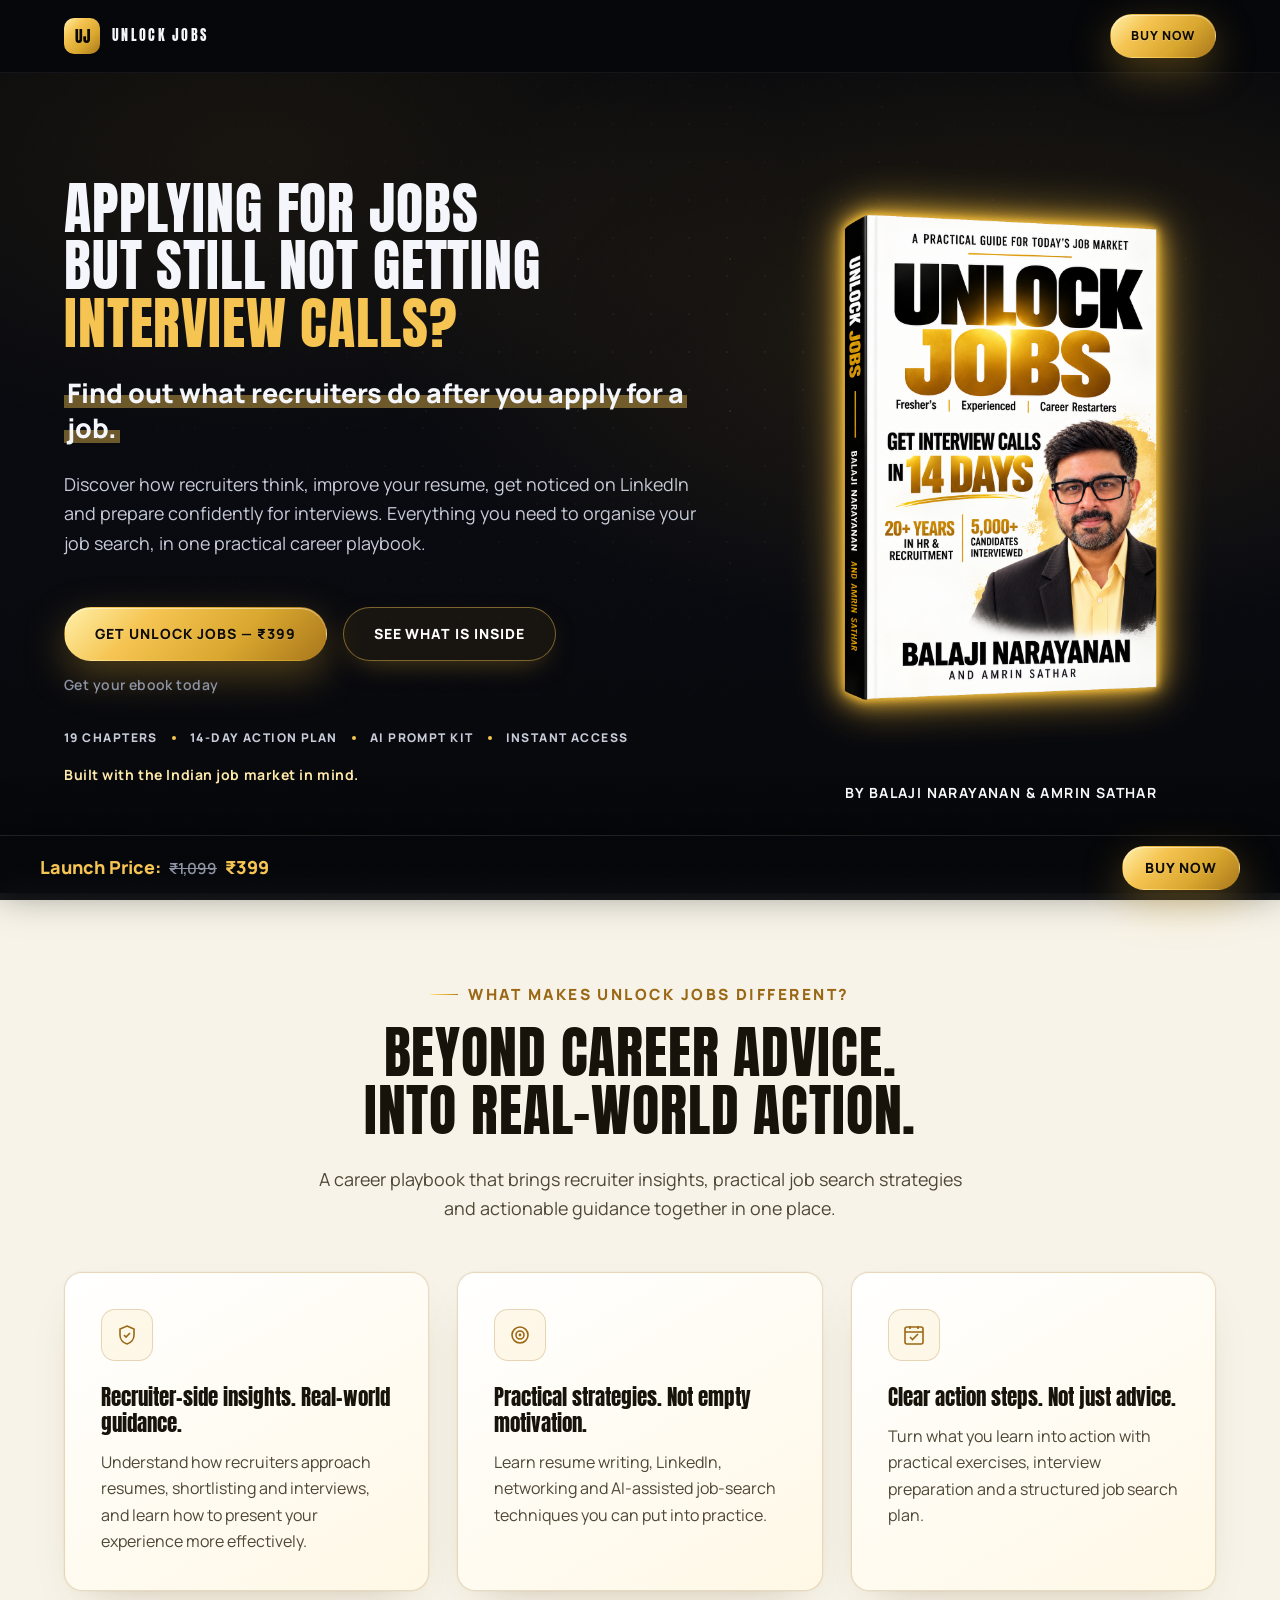
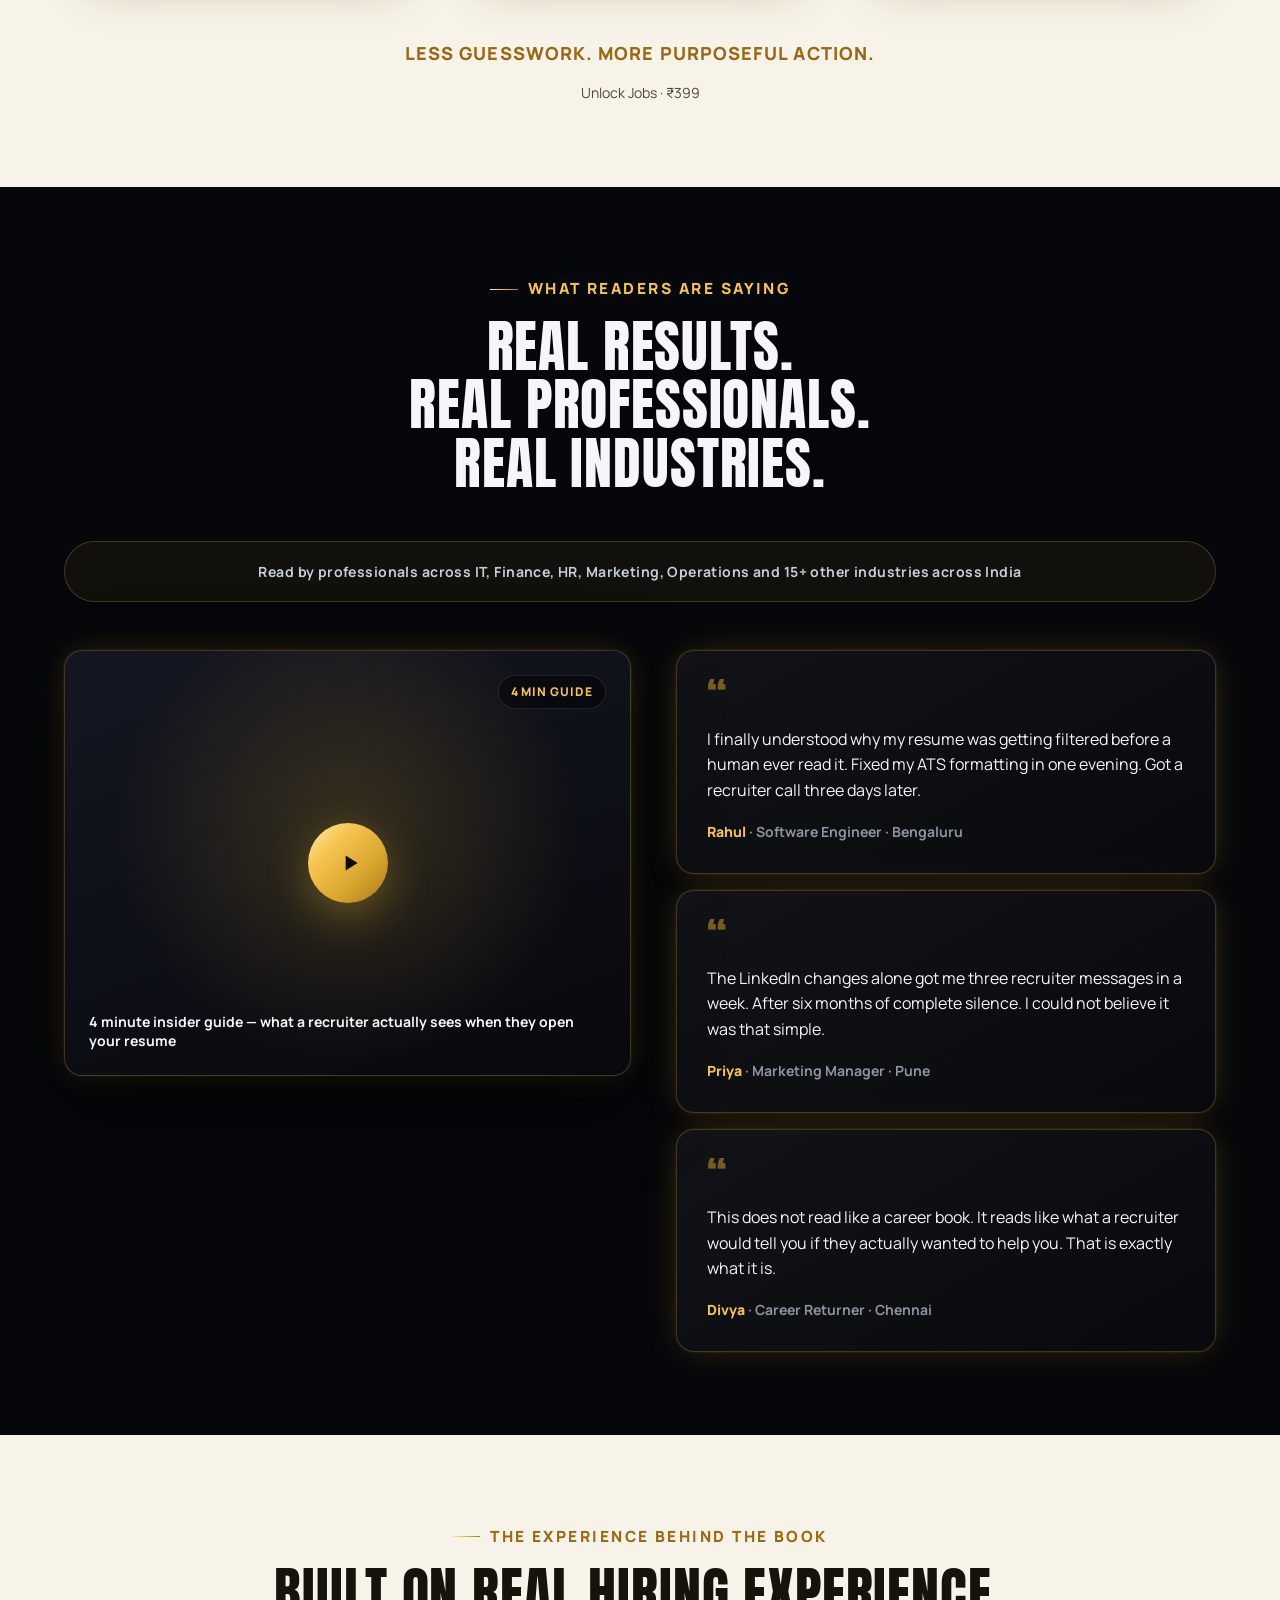
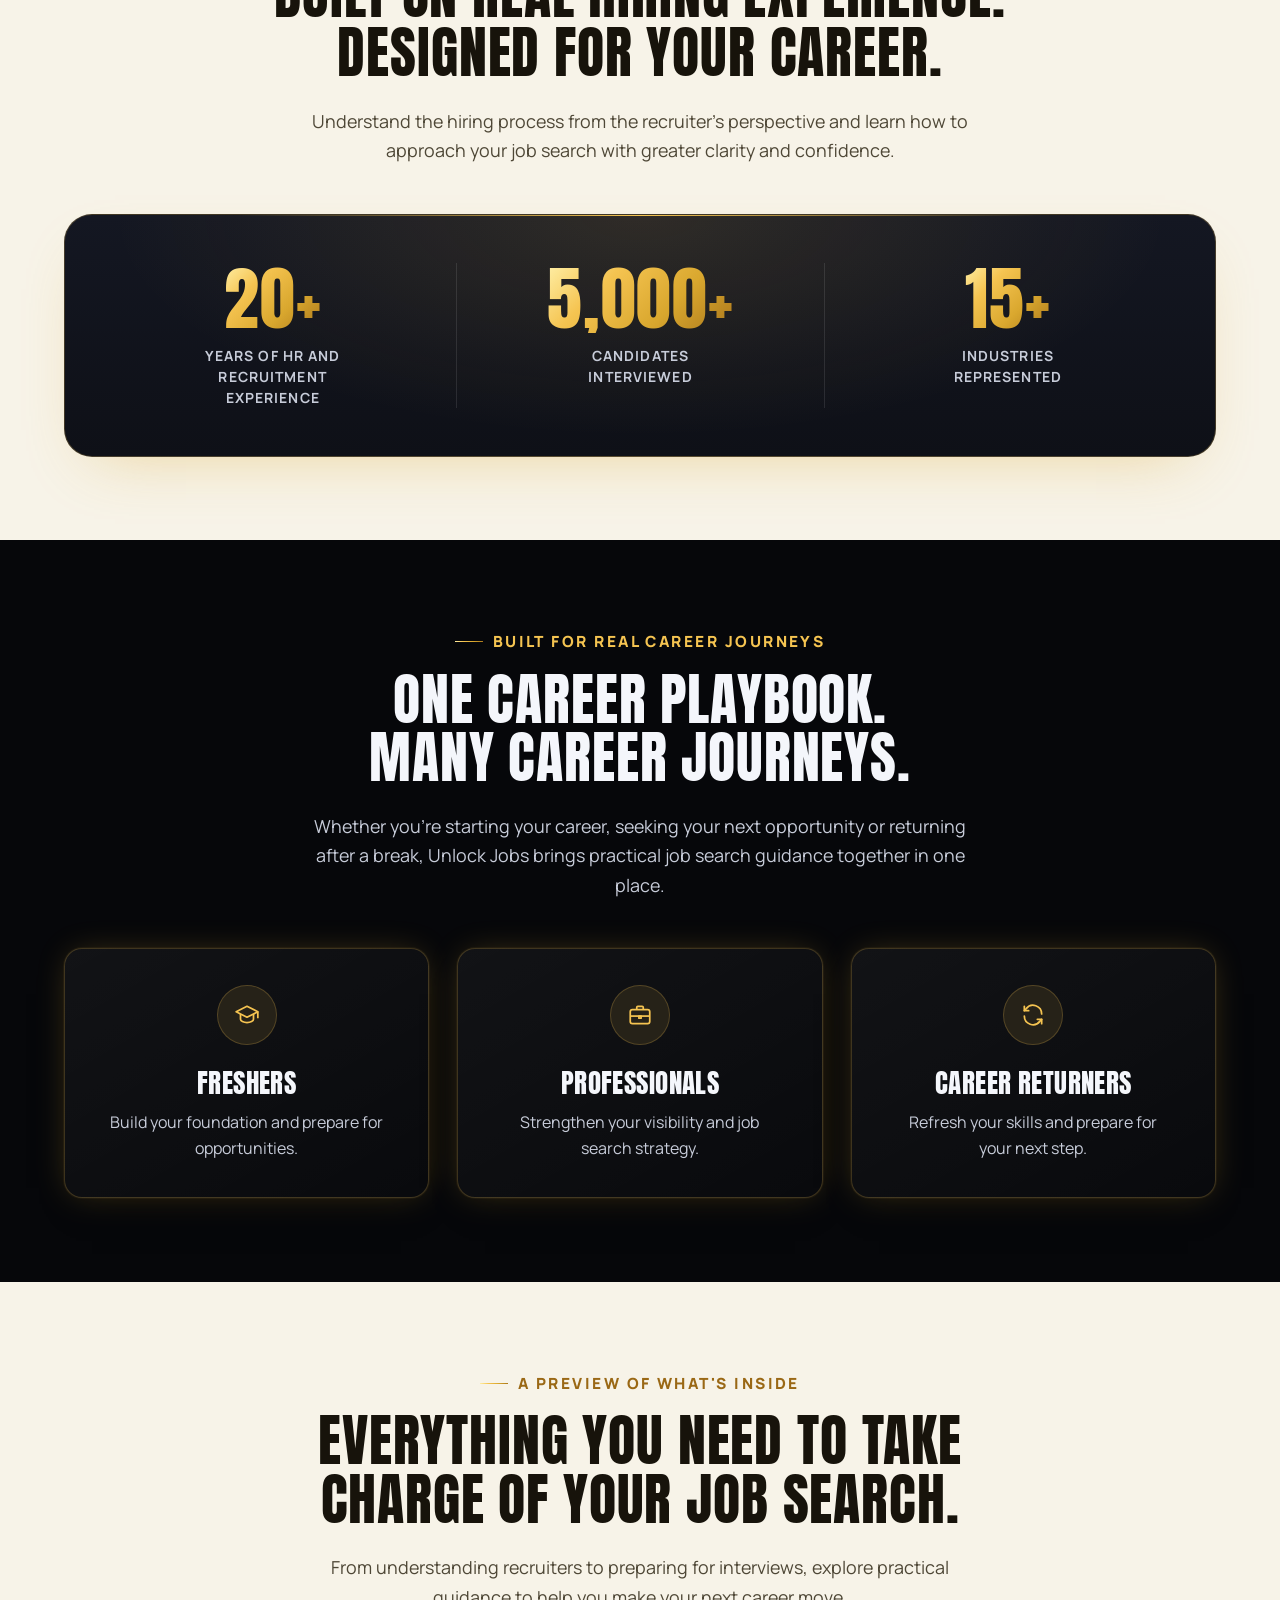
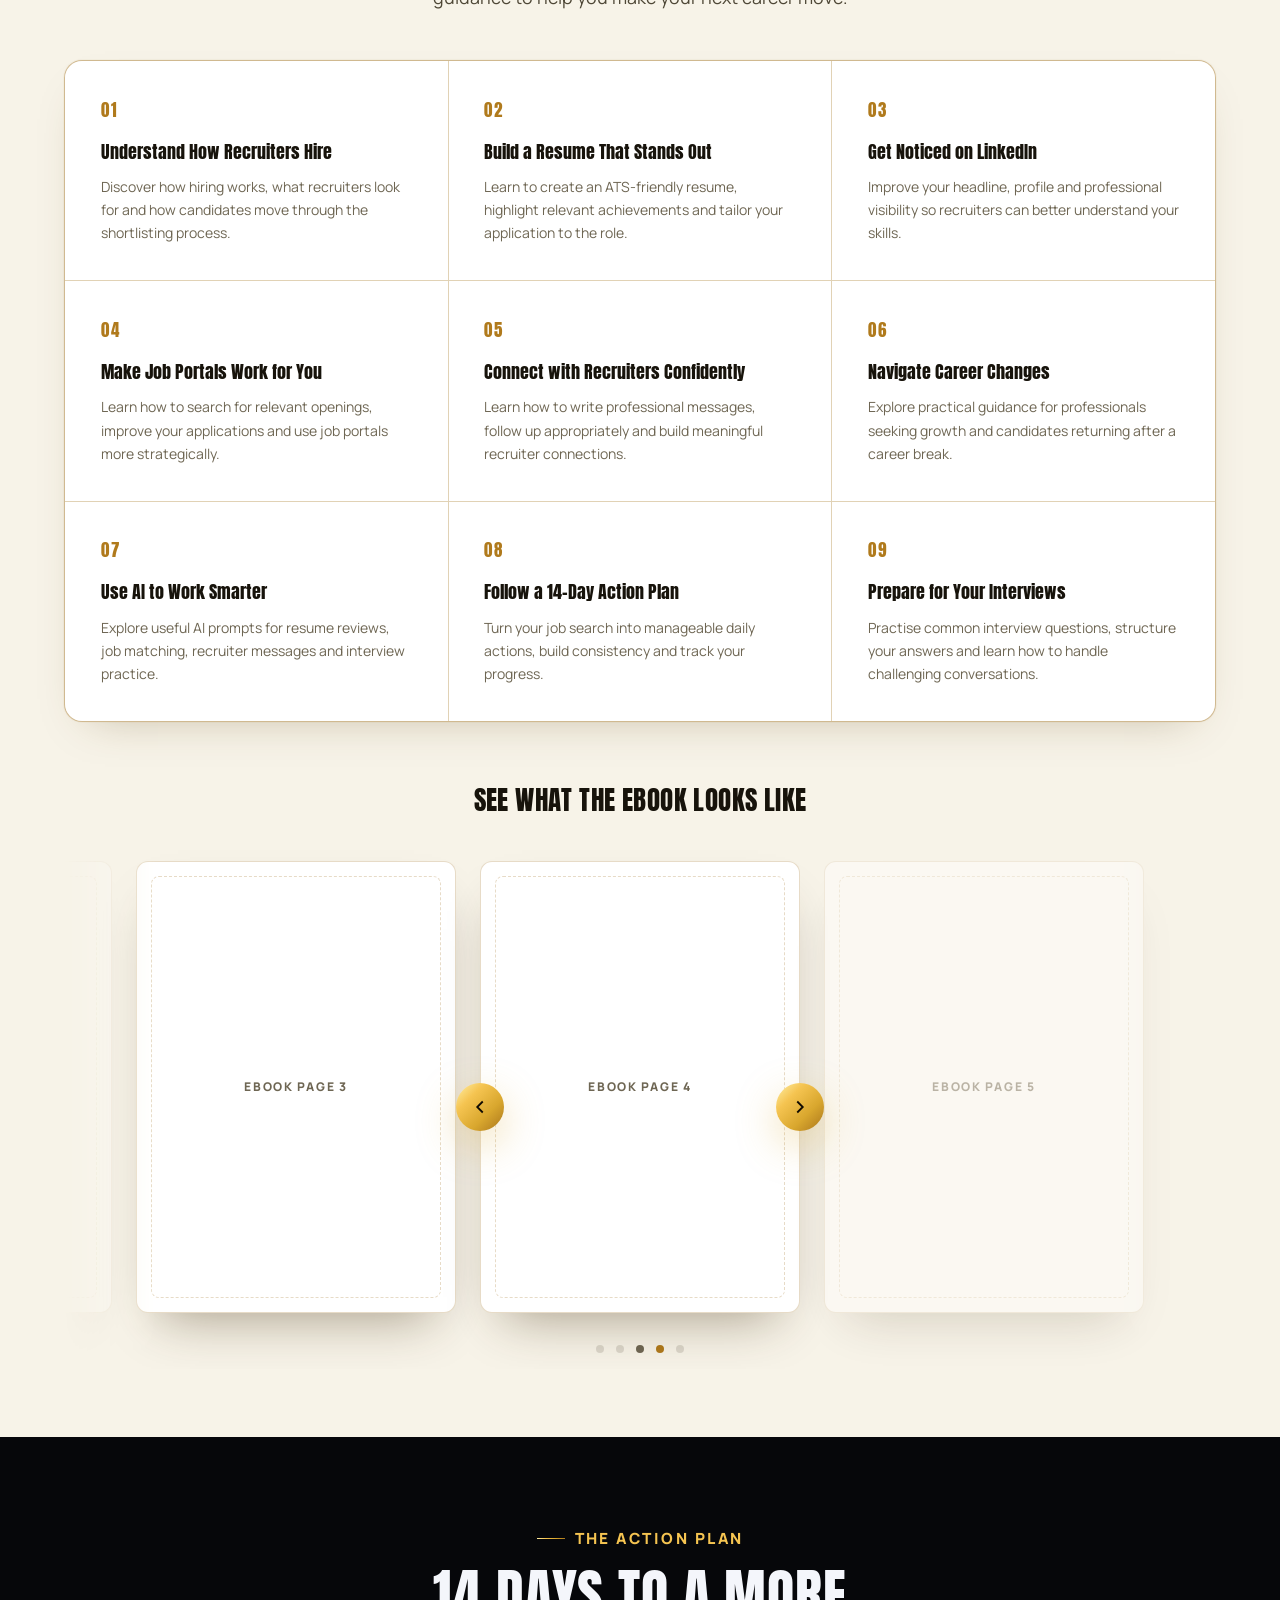
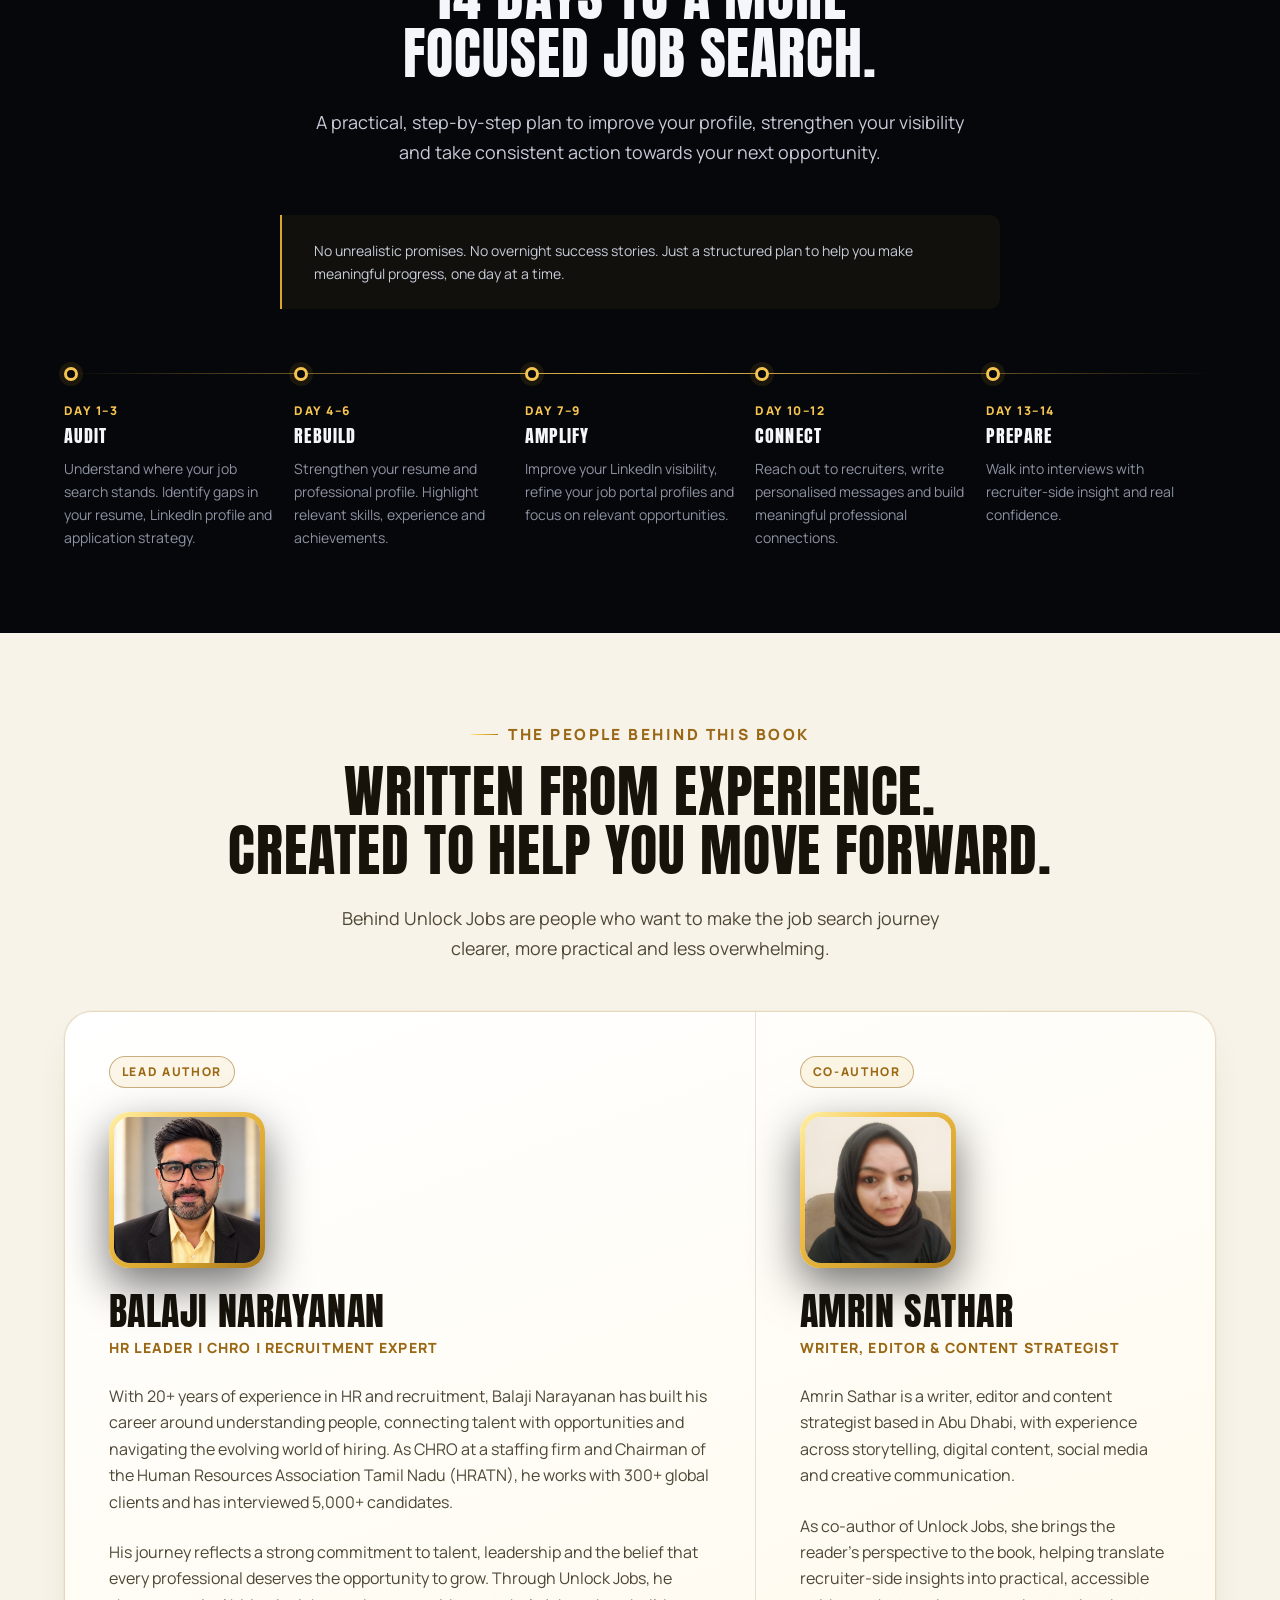
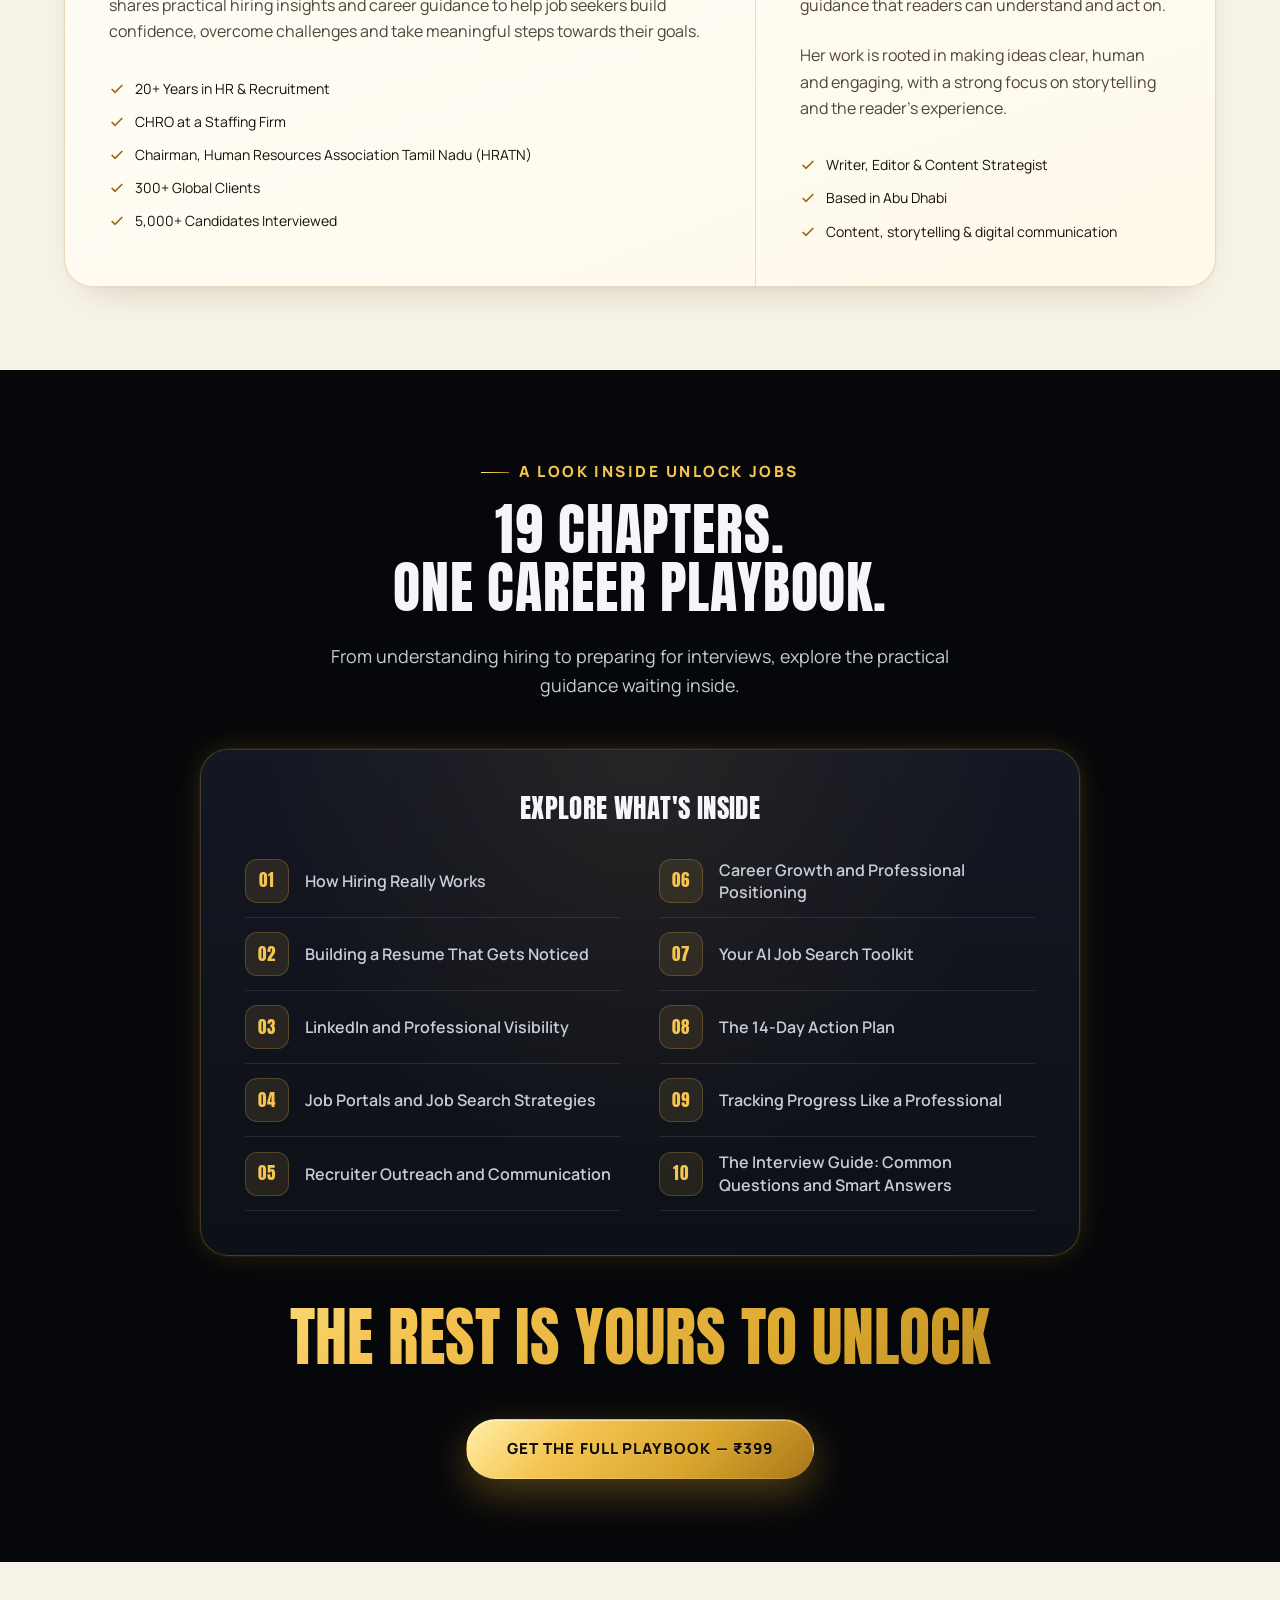
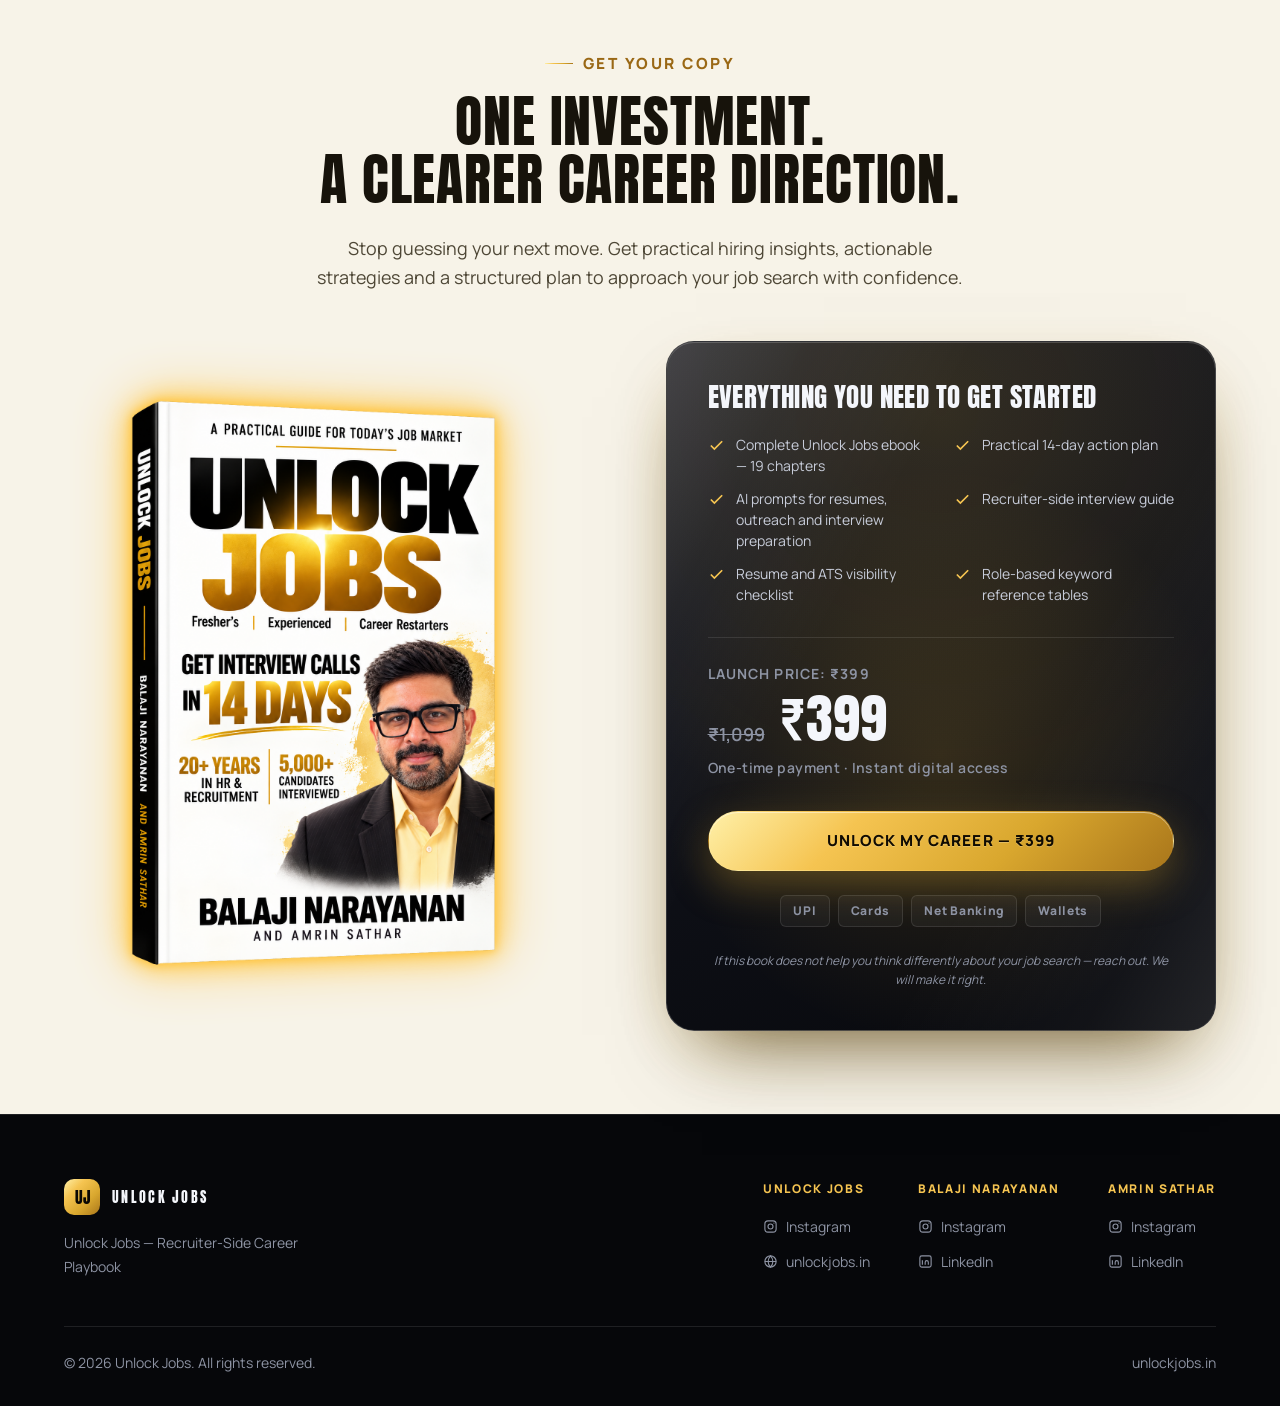
==== commit 0db6763a: "Changes updated" ====
--- a/index-new.html
+++ b/index-new.html
@@ -38,7 +38,7 @@
             <span class="line-2">interview calls?</span>
           </h1>
 
-          <p class="hero__subhead reveal"><mark>It's time to change how you search for jobs.</mark></p>
+          <p class="hero__subhead reveal"><mark>Find out what recruiters do after you apply for a job.</mark></p>
 
           <p class="lead hero__lead reveal">
             Discover how recruiters think, improve your resume, get noticed on LinkedIn and prepare
@@ -47,7 +47,7 @@
           </p>
 
           <div class="cta-group reveal">
-            <a href="#checkout" class="btn btn--primary">Get Unlock Jobs — ₹499</a>
+            <a href="#checkout" class="btn btn--primary">Get Unlock Jobs — ₹399</a>
             <a href="#inside" class="btn btn--secondary">See What Is Inside</a>
           </div>
           <p class="cta-note hero__cta-note reveal">Get your ebook today</p>
@@ -123,7 +123,7 @@
 
       <div class="why-closer reveal">
         <p class="why-closer__tagline">Less guesswork. More purposeful action.</p>
-        <p class="why-closer__meta">Unlock Jobs · ₹499</p>
+        <p class="why-closer__meta">Unlock Jobs · ₹399</p>
       </div>
     </div>
   </section>
@@ -502,7 +502,7 @@
 
       <p class="unlock-line gradient-gold-text reveal">The rest is yours to unlock</p>
       <div class="unlock-cta reveal">
-        <a href="#checkout" class="btn btn--primary btn--lg">Get the Full Playbook — ₹499</a>
+        <a href="#checkout" class="btn btn--primary btn--lg">Get the Full Playbook — ₹399</a>
       </div>
     </div>
   </section>
@@ -534,14 +534,14 @@
             <li><svg viewBox="0 0 24 24" fill="none" stroke="currentColor" stroke-width="2.4"><path d="M20 6L9 17l-5-5"/></svg> Role-based keyword reference tables</li>
           </ul>
 
-          <span class="price-label">Launch Price: ₹499</span>
+          <span class="price-label">Launch Price: ₹399</span>
           <div class="price-row">
-            <span class="price-old">₹1,499</span>
-            <span class="price-now">₹499</span>
+            <span class="price-old">₹1,099</span>
+            <span class="price-now">₹399</span>
           </div>
           <span class="cta-note">One-time payment · Instant digital access</span>
 
-          <a href="#" class="btn btn--primary btn--block btn--lg">Unlock My Career — ₹499</a>
+          <a href="#" class="btn btn--primary btn--block btn--lg">Unlock My Career — ₹399</a>
 
           <div class="payment-methods">
             <span>UPI</span>
@@ -607,7 +607,7 @@
 
   <div class="sticky-cta" id="stickyCta">
     <div class="sticky-cta__info">
-      <p class="sticky-cta__price">Launch Price: ₹499</p>
+      <p class="sticky-cta__price">Launch Price: <s class="sticky-cta__old">₹1,099</s> ₹399</p>
     </div>
     <a href="#checkout" class="btn btn--primary">Buy Now</a>
   </div>
--- a/unlock-jobs-style.css
+++ b/unlock-jobs-style.css
@@ -1778,3 +1778,10 @@
   .hero__headline .nowrap { white-space: normal; }
   .sticky-cta .btn { padding: 0 16px; font-size: .72rem; }
 }
+
+.sticky-cta__old {
+  margin: 0 4px;
+  color: var(--text-muted);
+  font-size: .85em;
+  font-weight: 600;
+}
